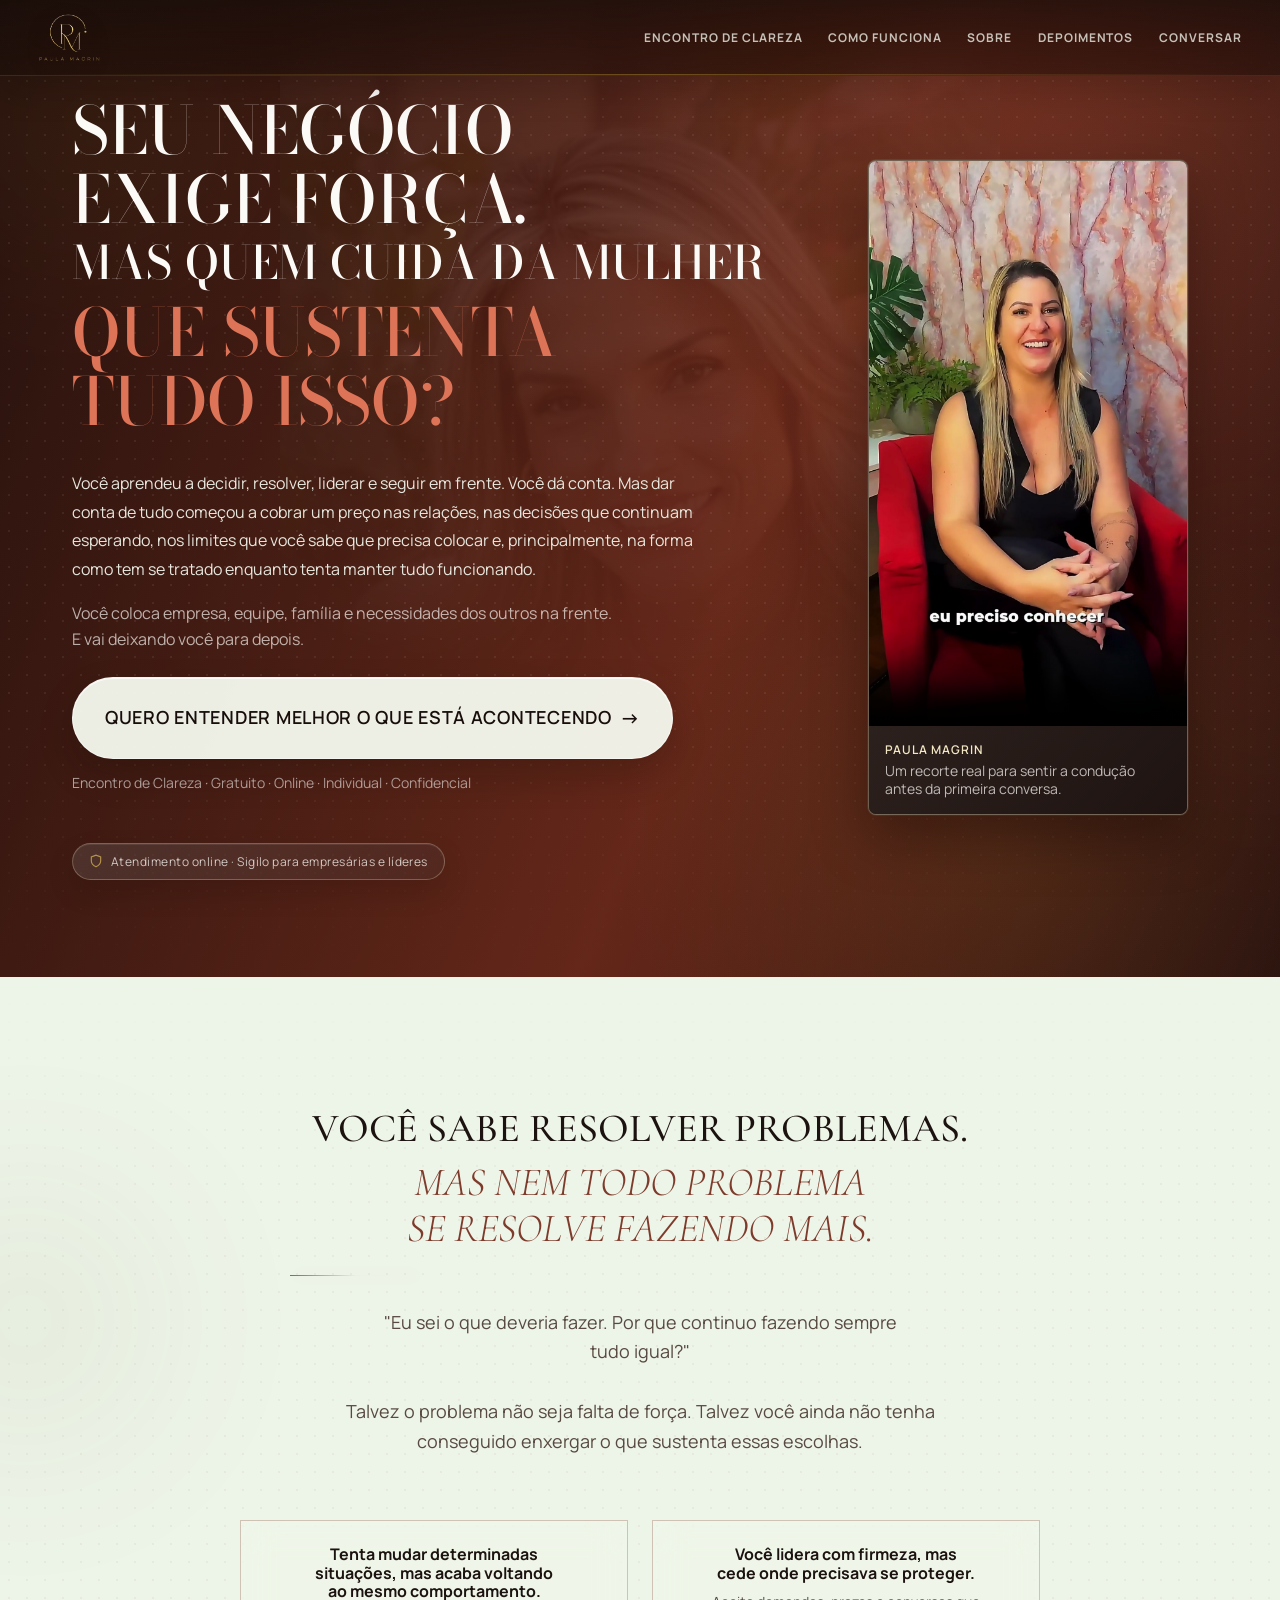
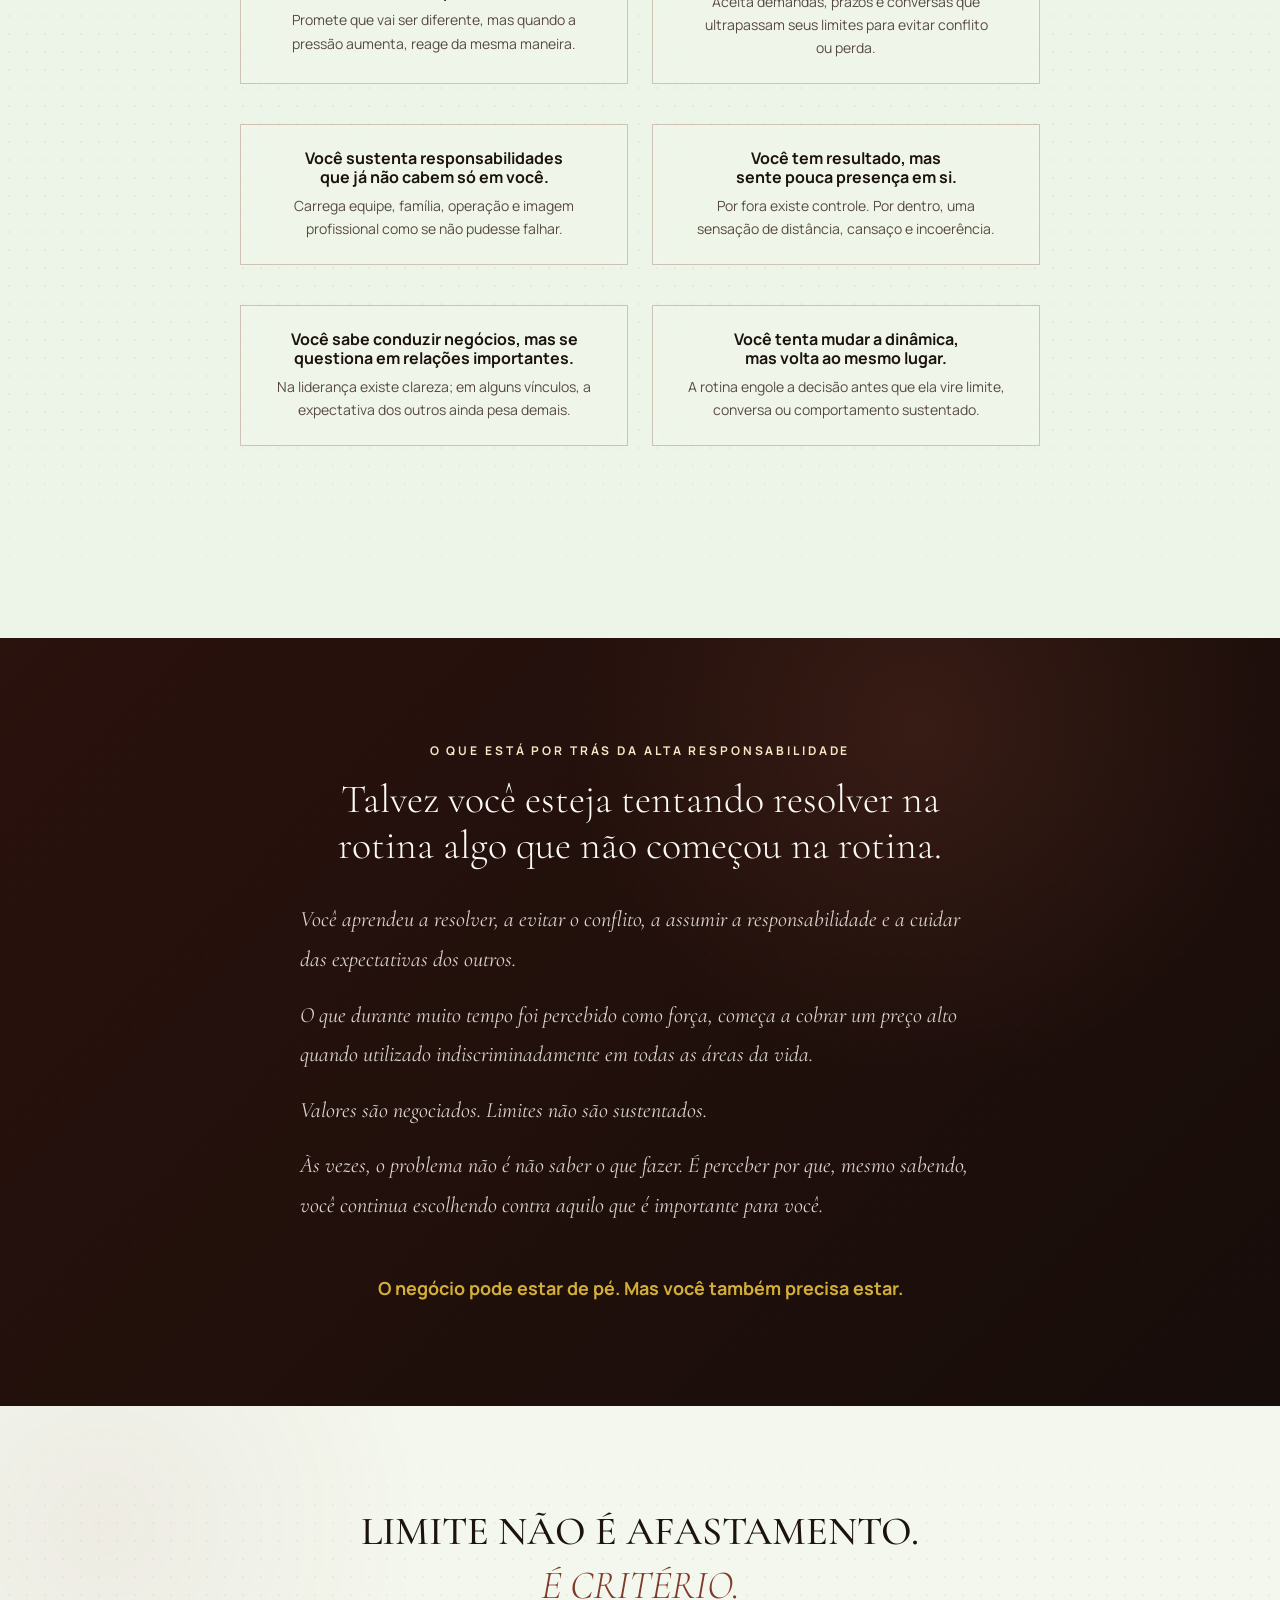
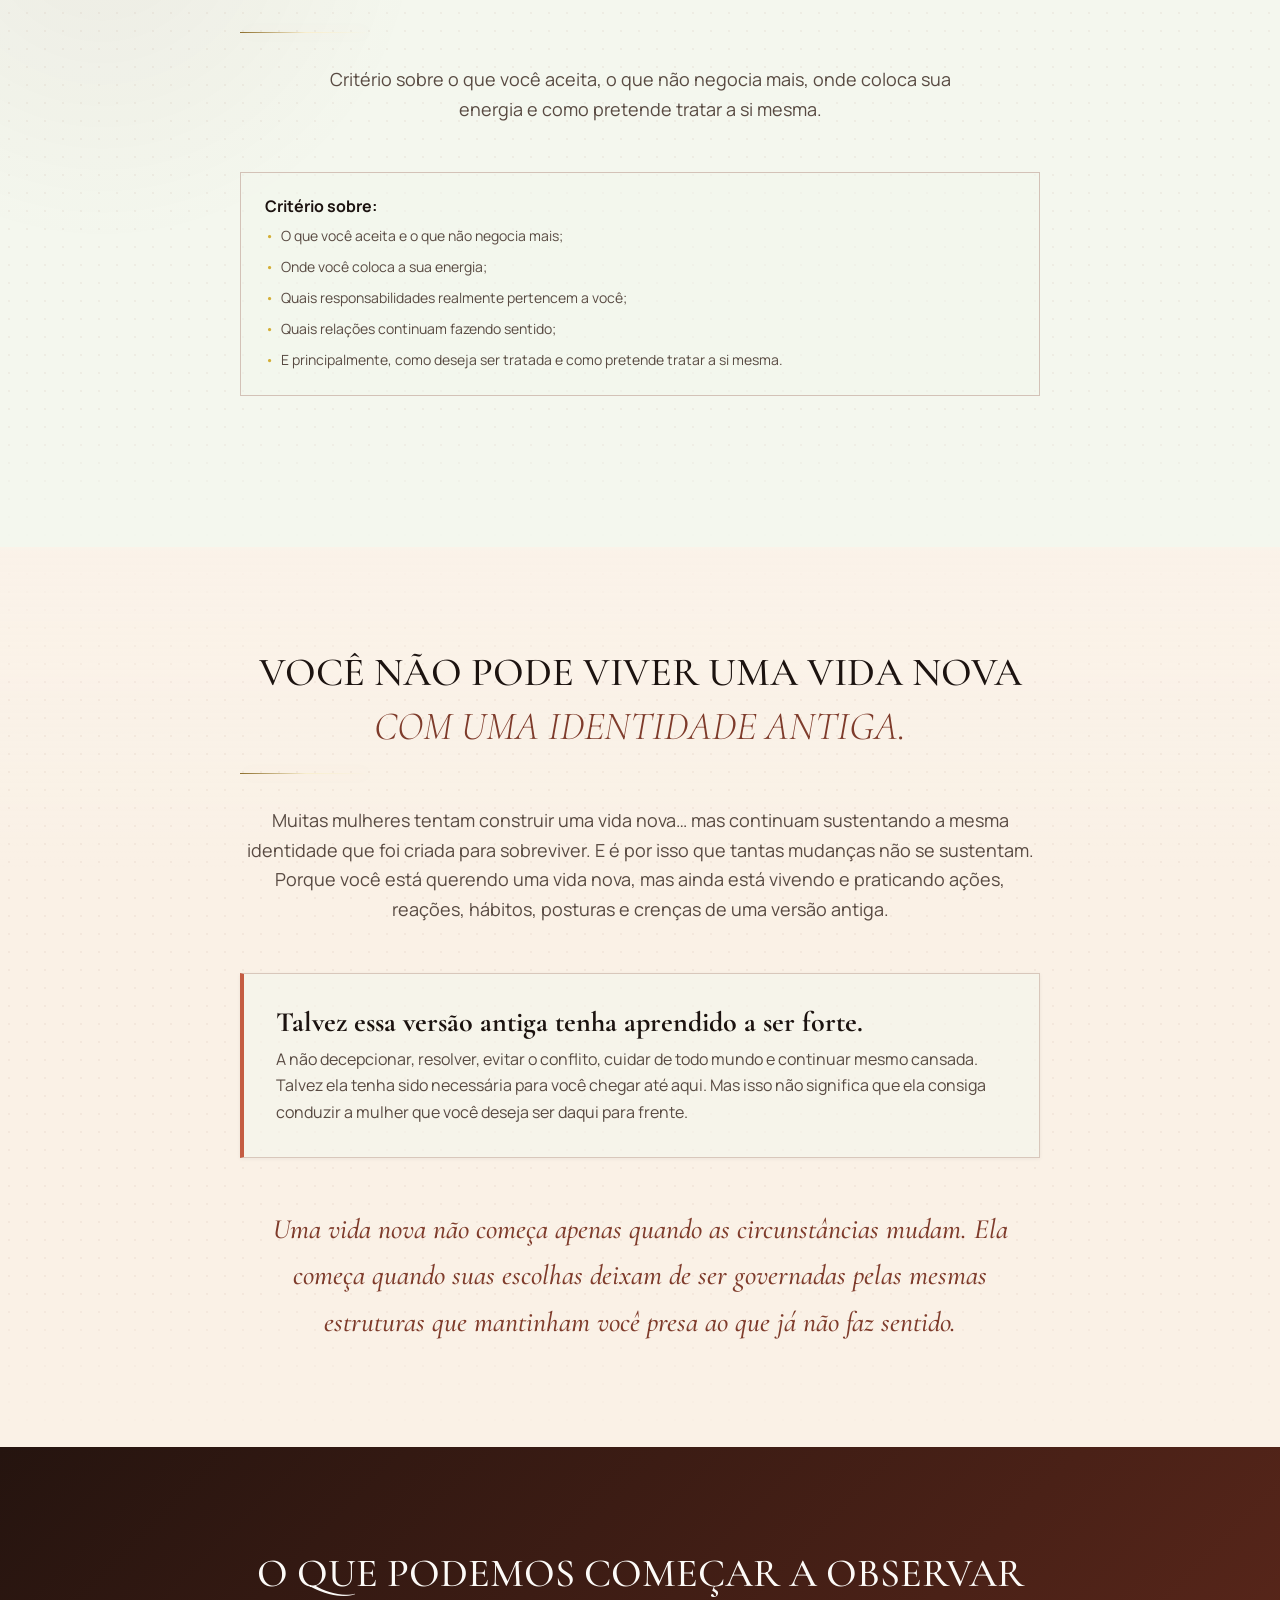
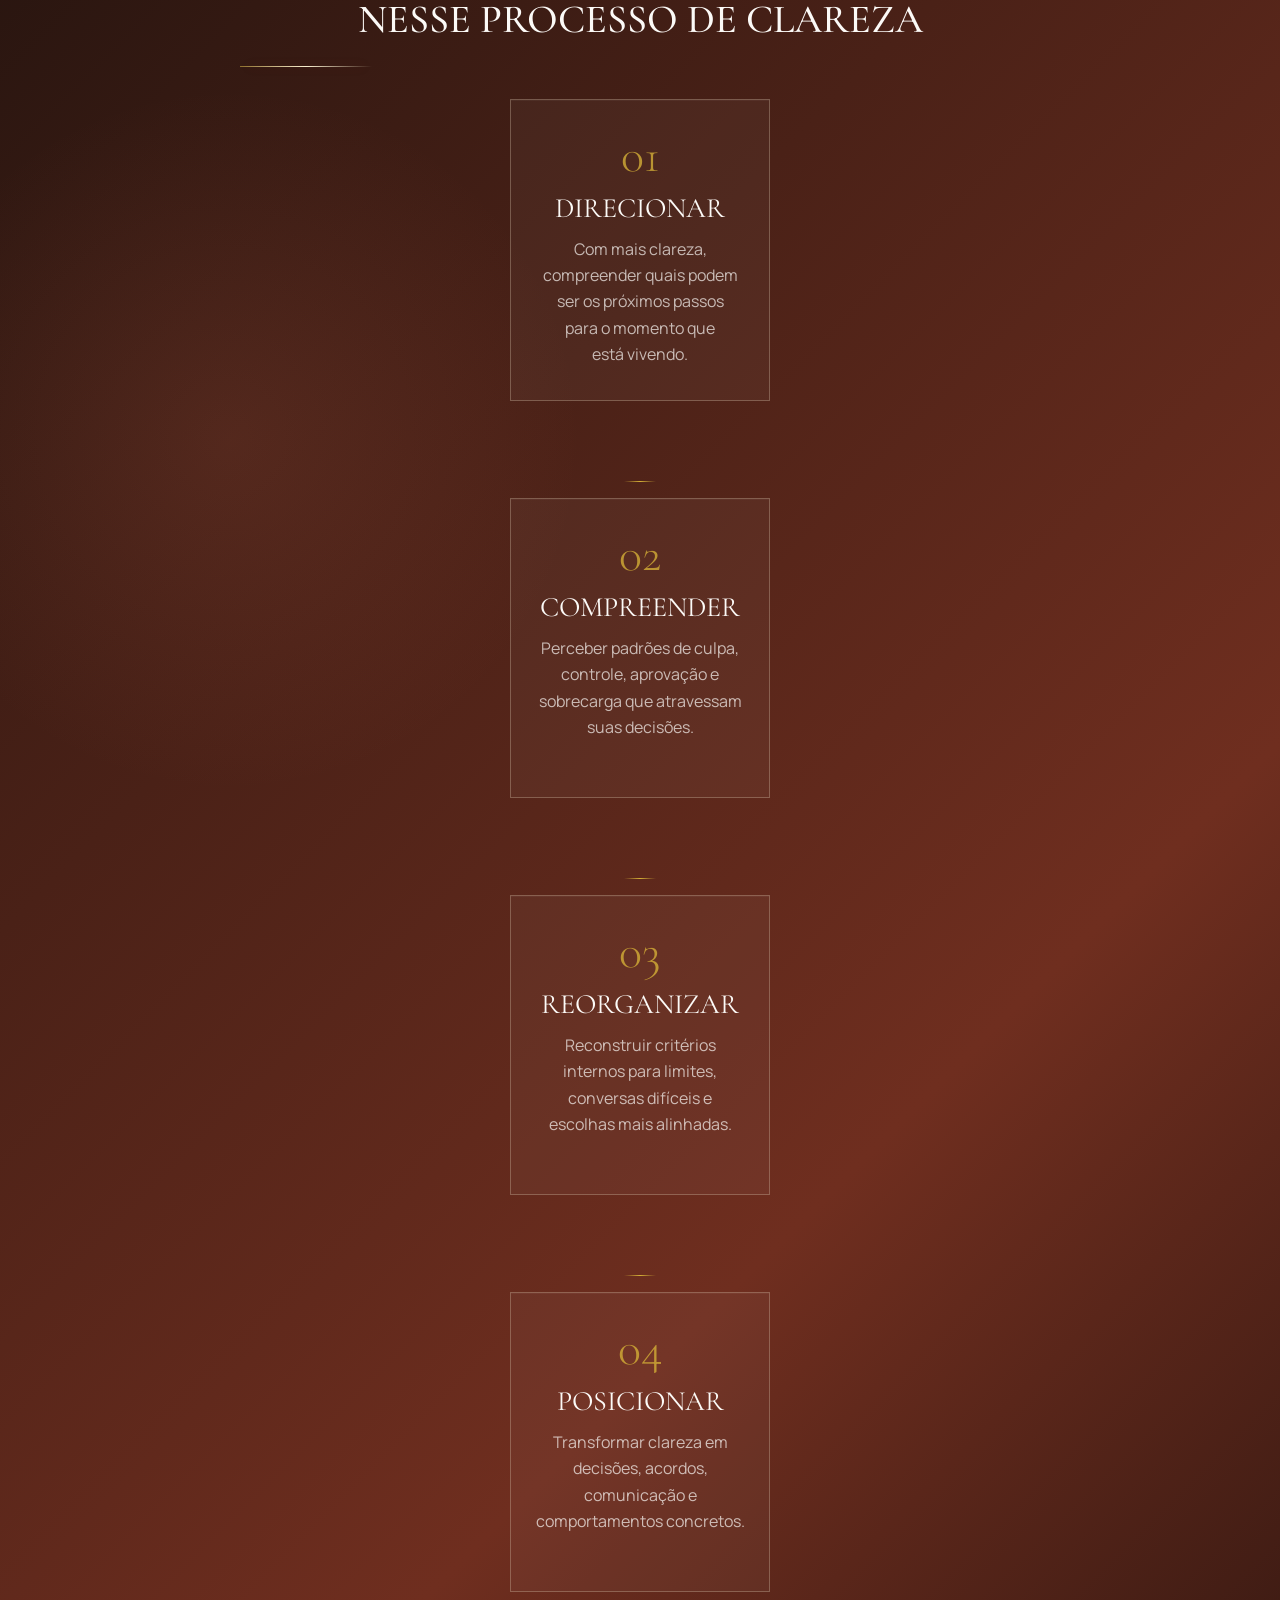
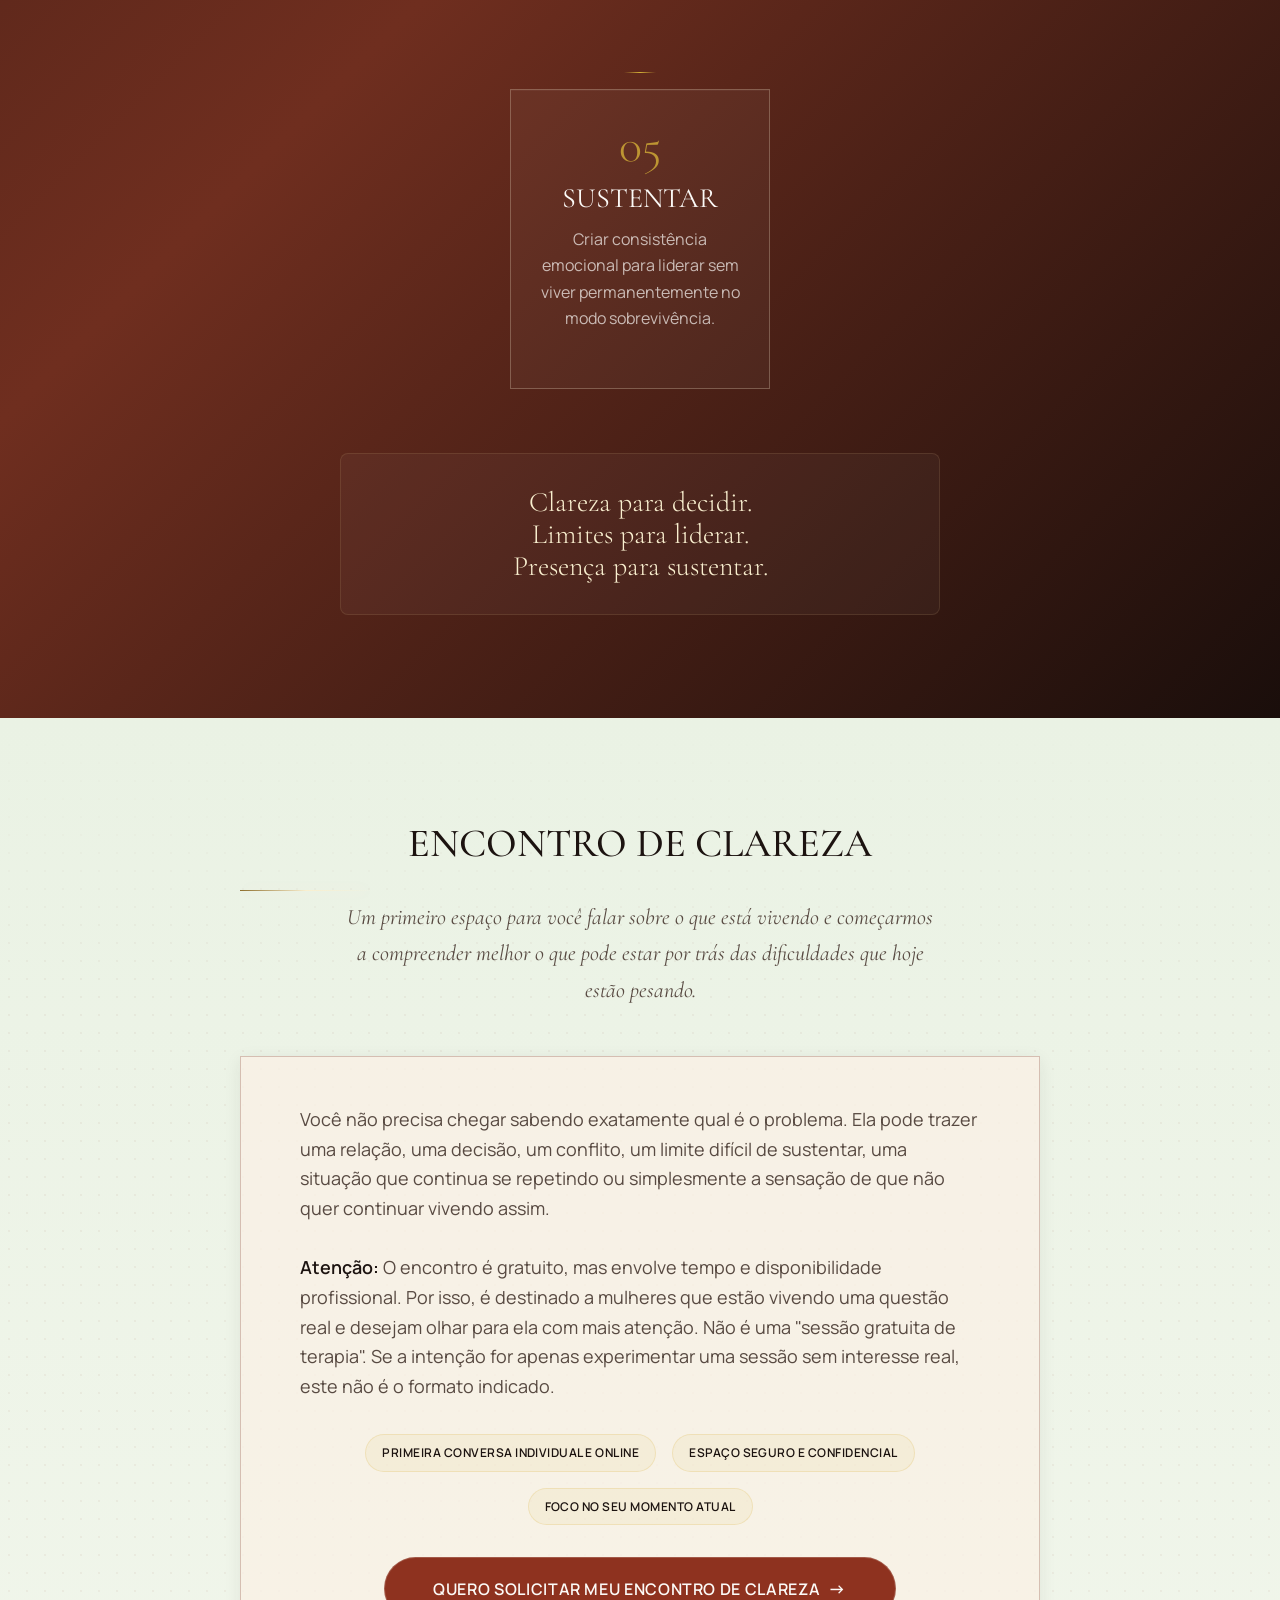
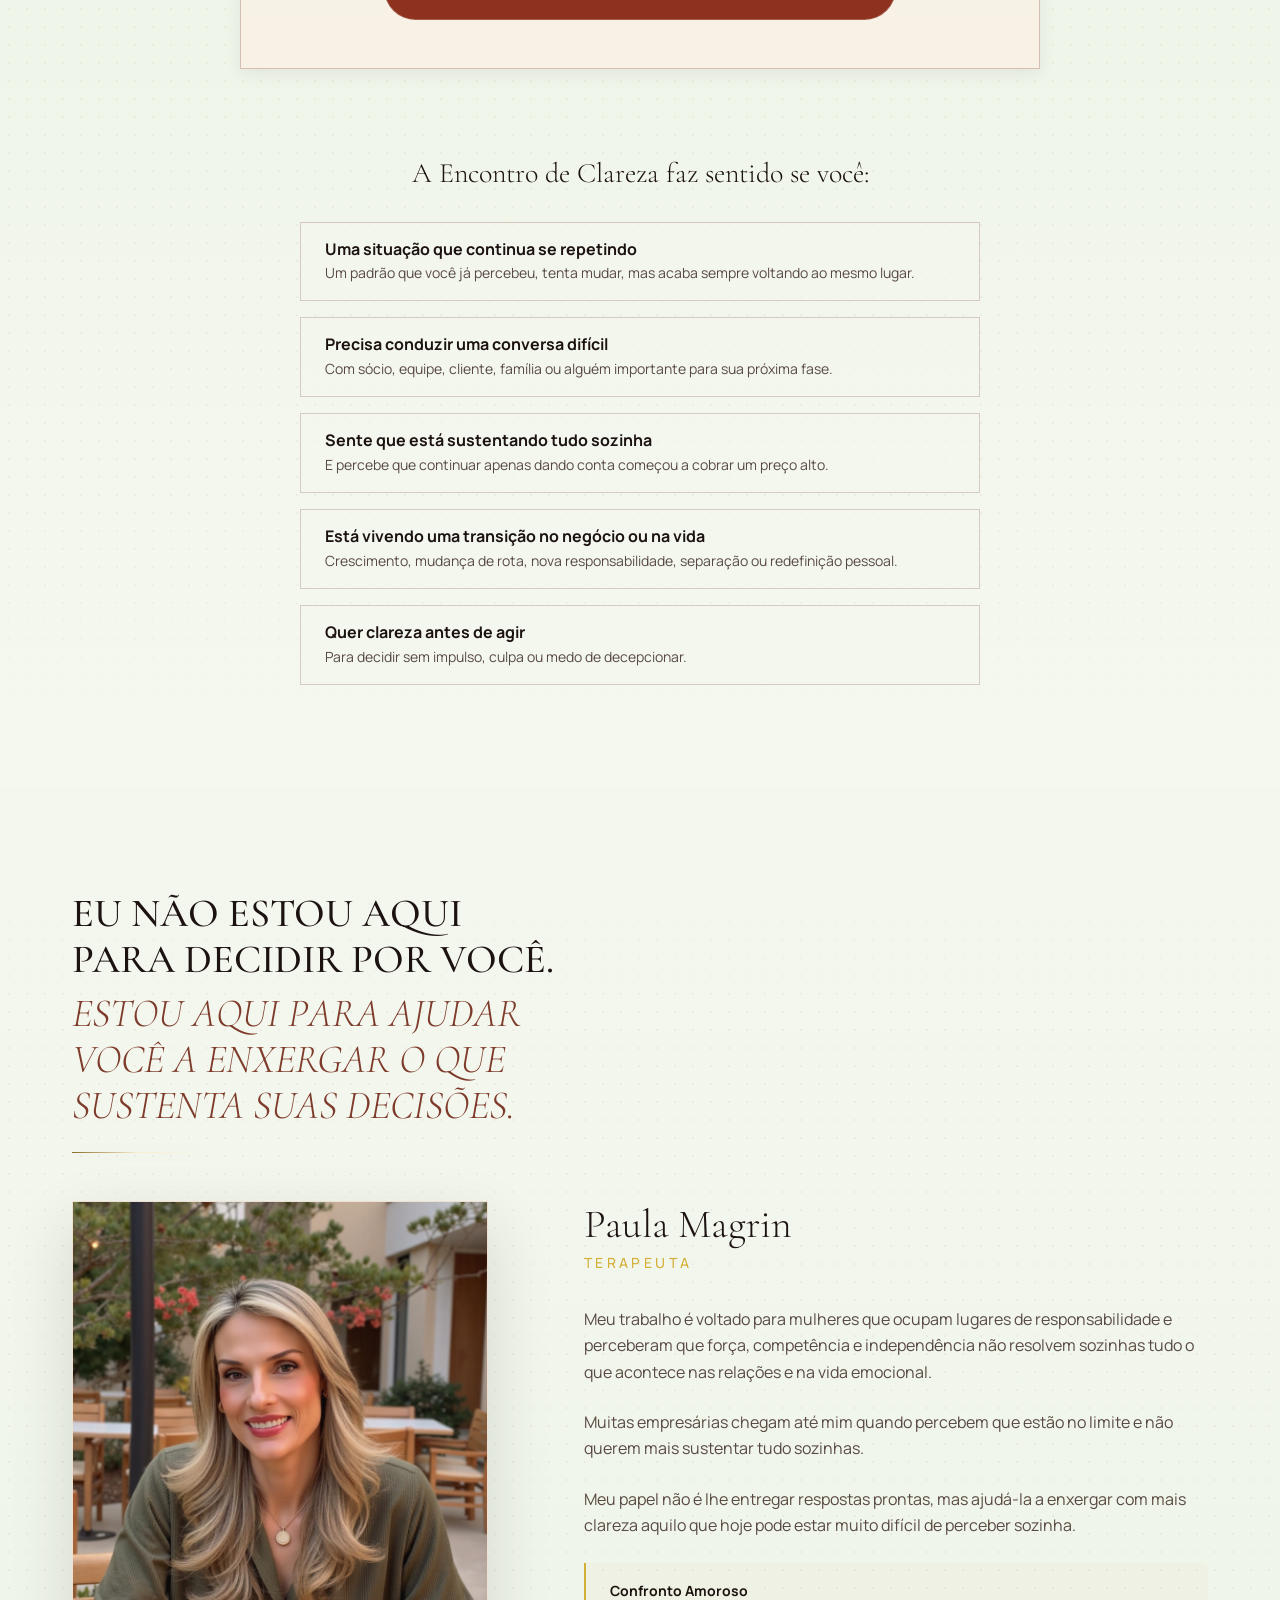
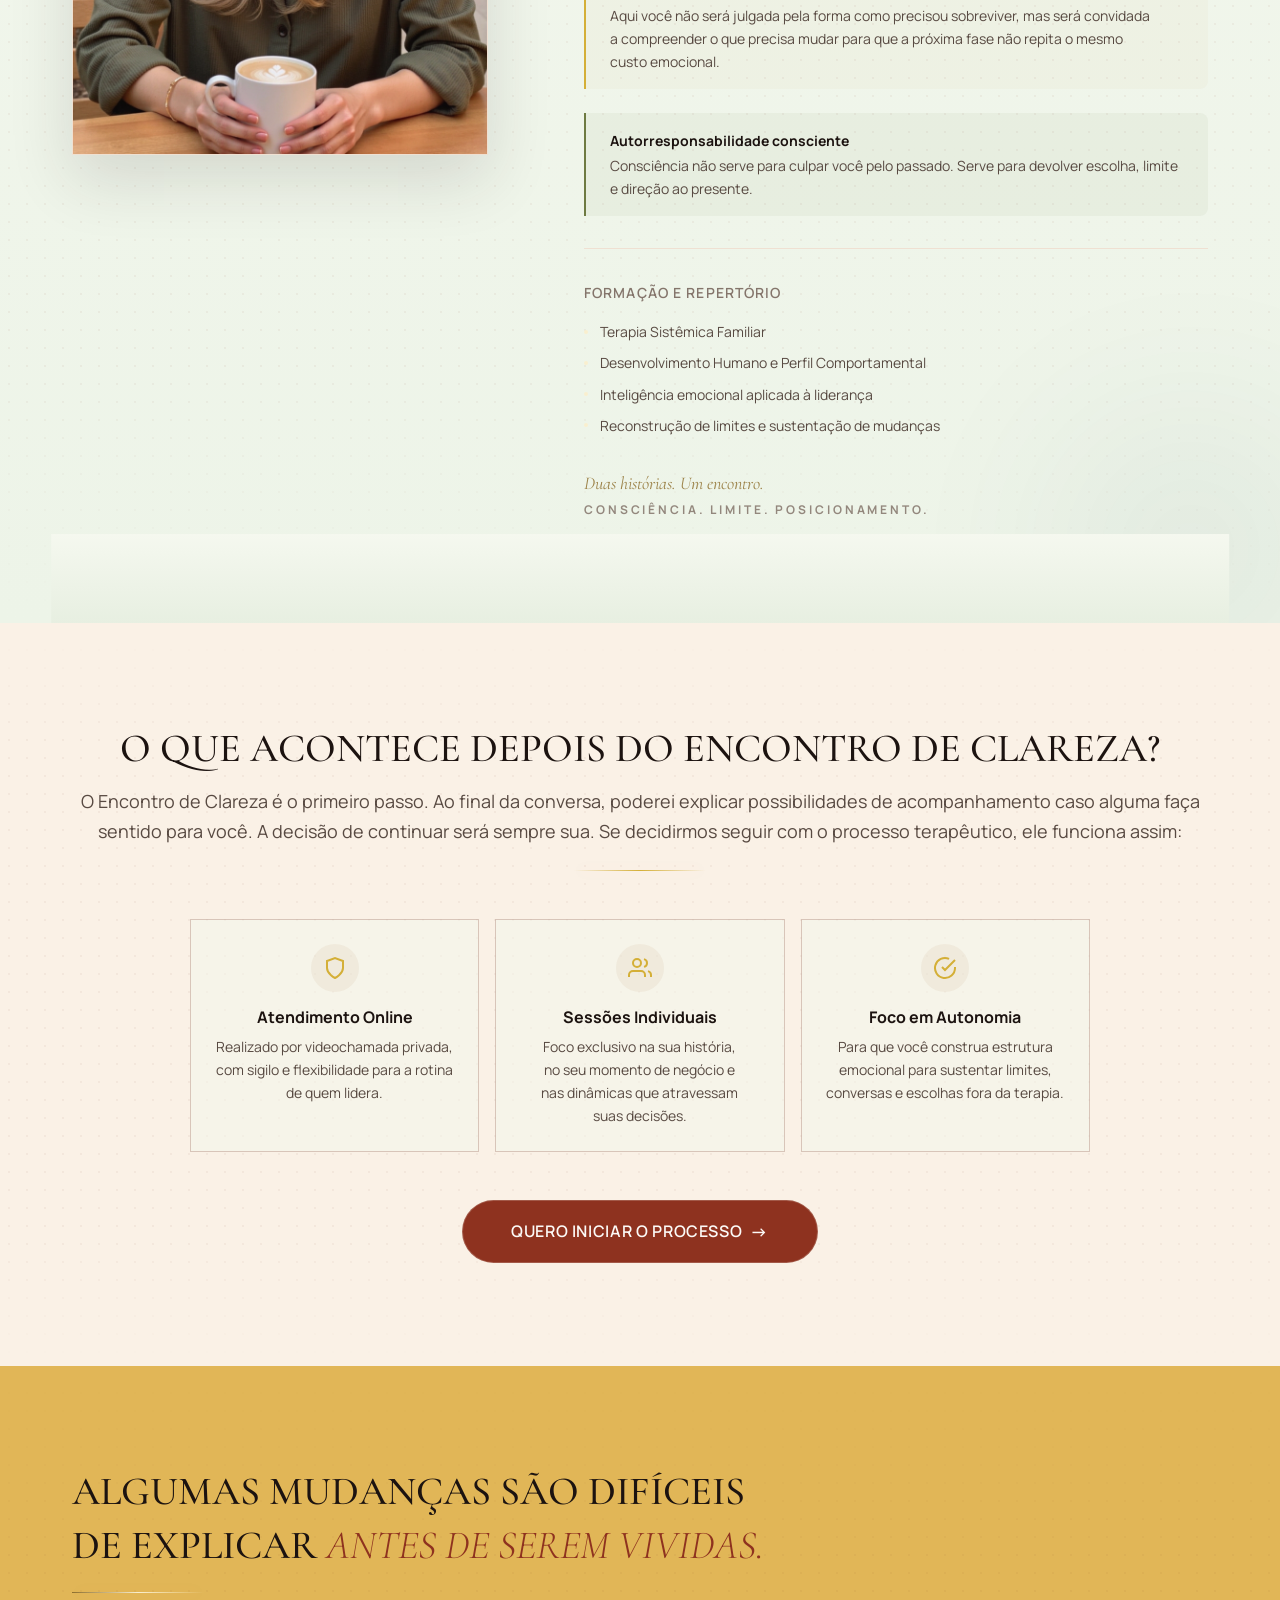
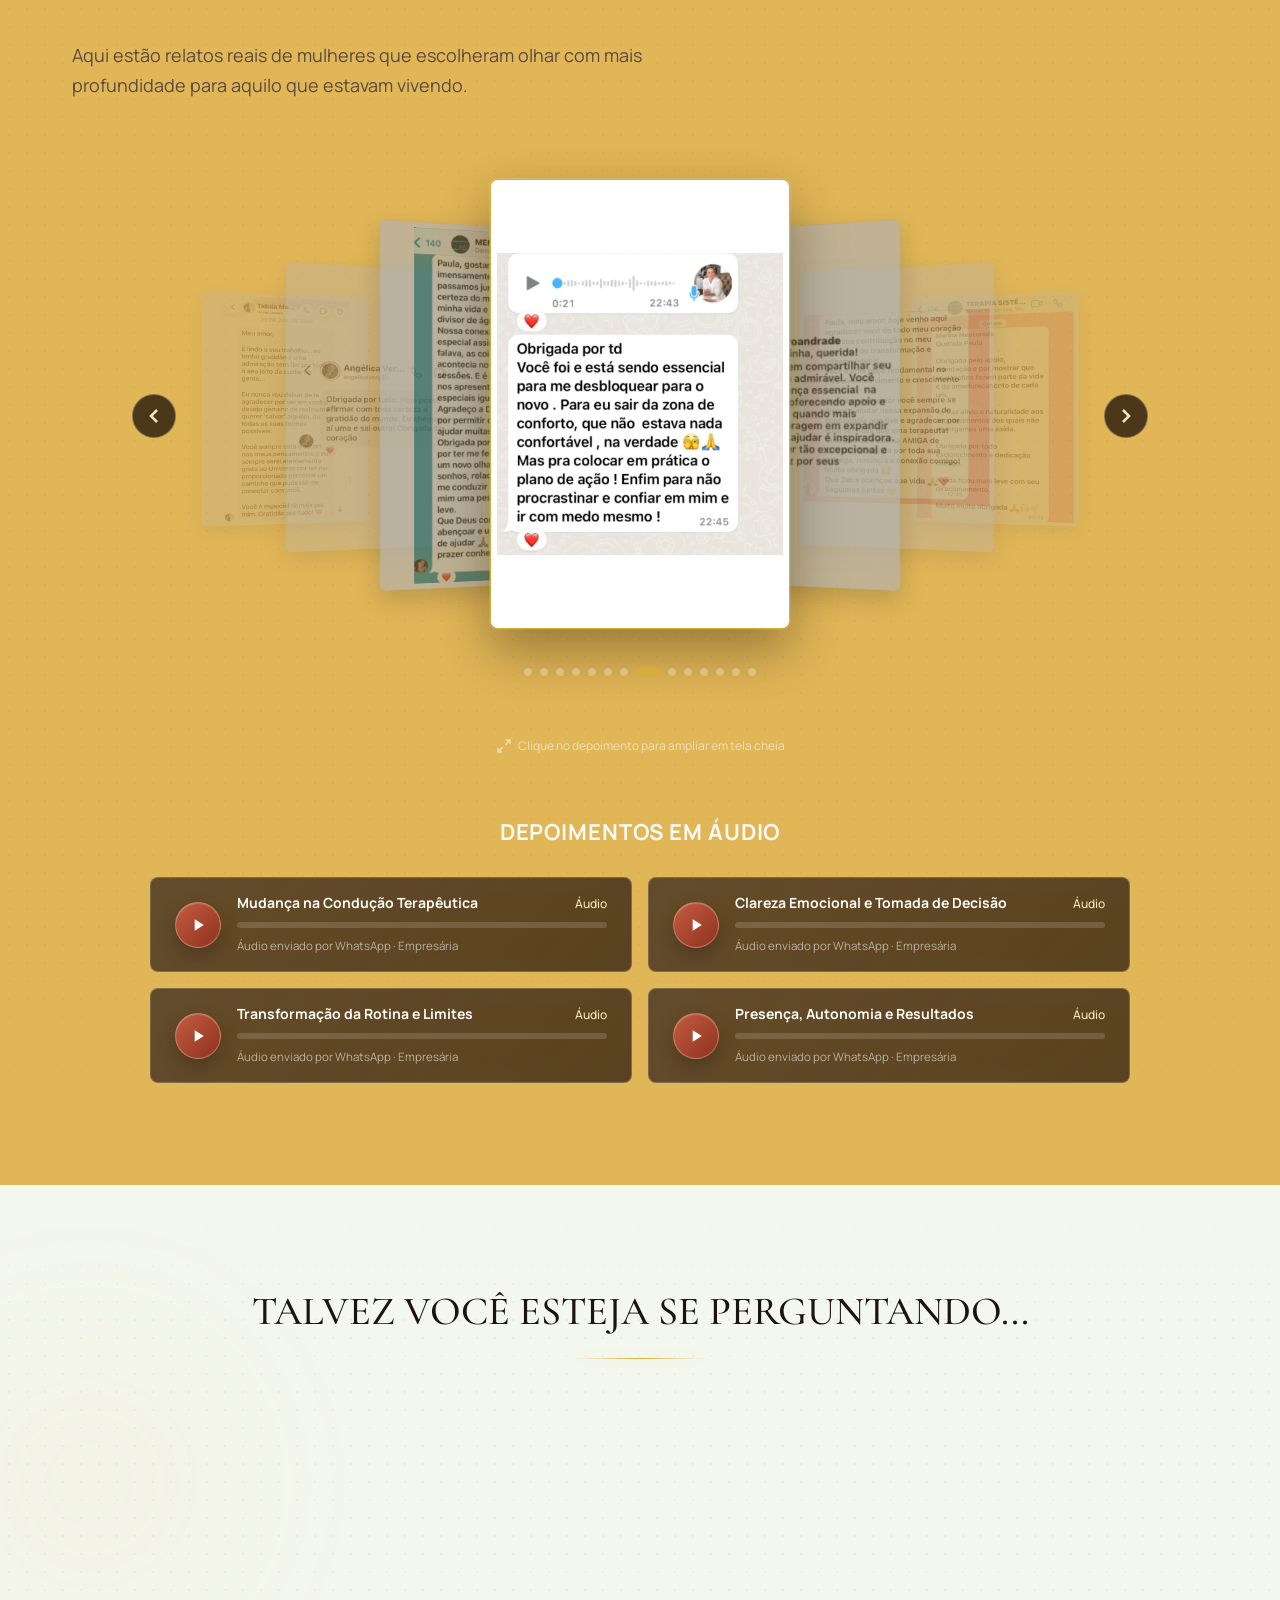
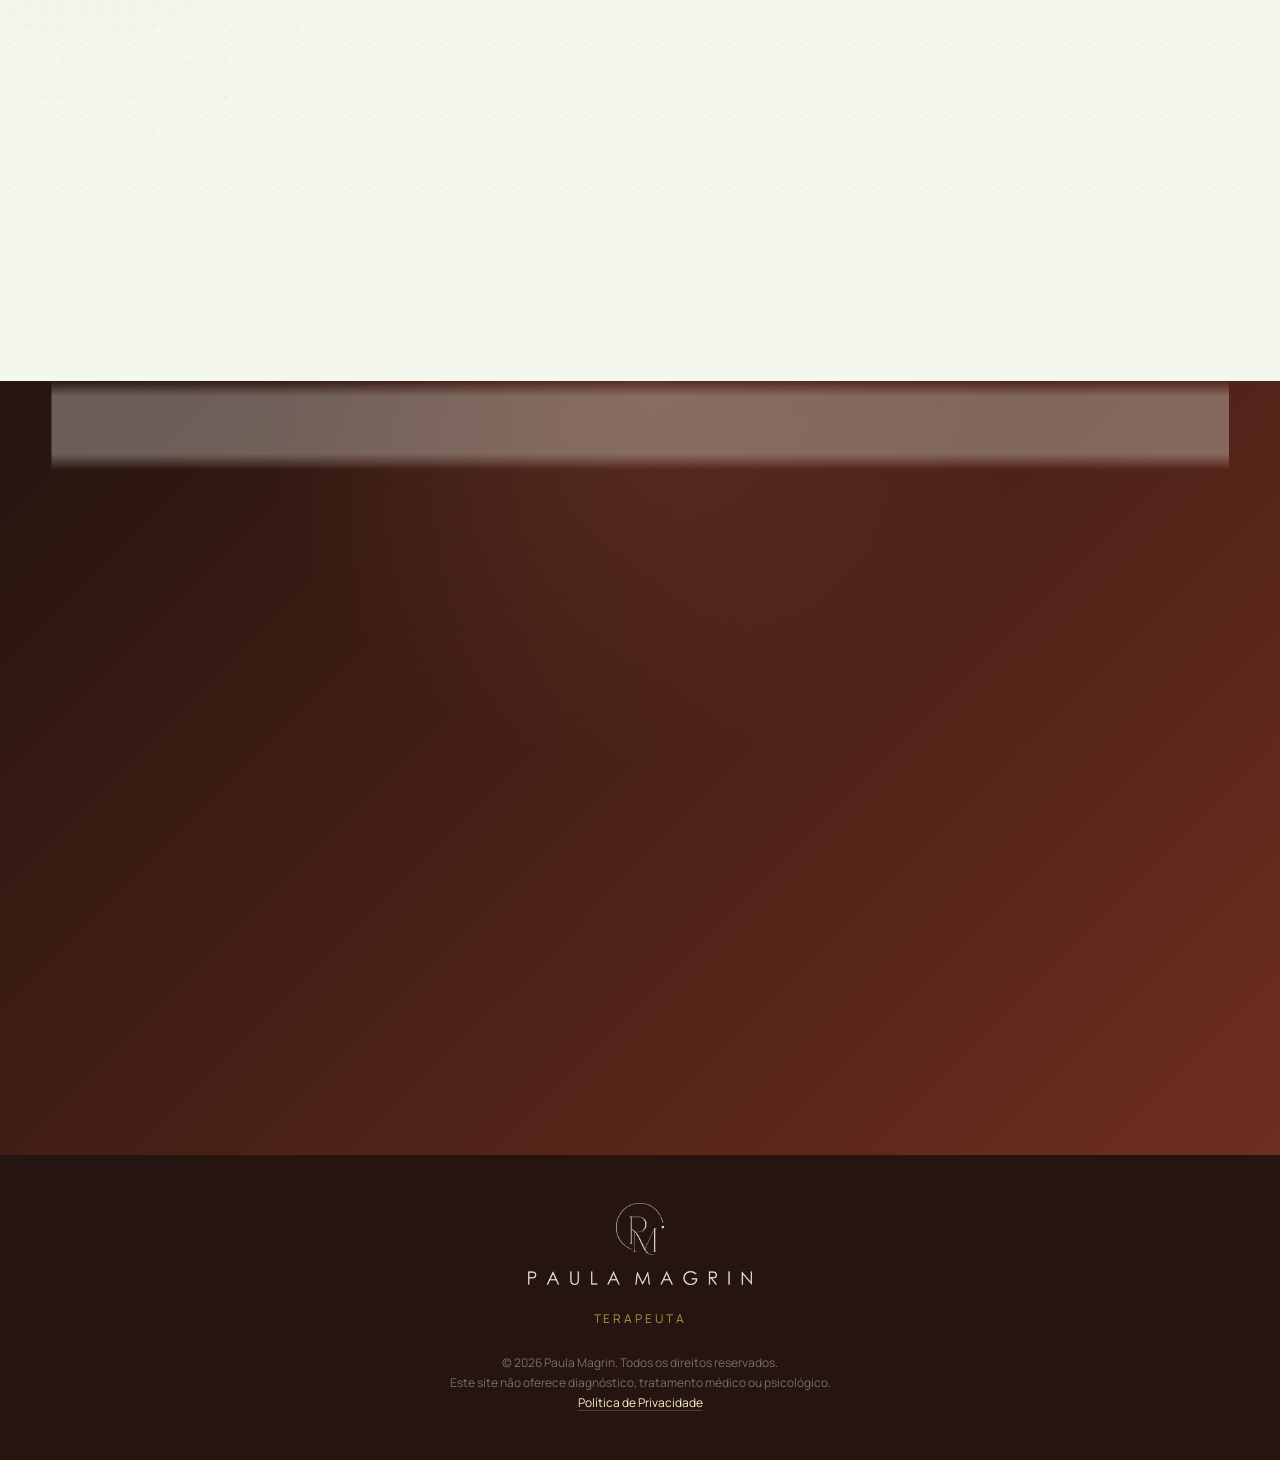
==== index.html @ 7d6efd8e "feat: adicionar foto da Paula ao background da secao hero com alta transparencia" ====
<!DOCTYPE html>
<html lang="pt-BR">
<head>
  <meta charset="UTF-8">
  <meta name="viewport" content="width=device-width, initial-scale=1.0">

  <!-- SEO -->
  <title>Paula Magrin | Terapia para Mulheres Empresárias</title>
  <meta name="description" content="Processo terapêutico para mulheres empresárias que sustentam negócios, equipes e decisões importantes, mas desejam reconstruir limites, clareza emocional e presença em si mesmas.">
  <meta name="robots" content="index, follow">
  <link rel="canonical" href="/">

  <!-- Open Graph -->
  <meta property="og:type" content="website">
  <meta property="og:title" content="Paula Magrin | Terapia para Mulheres Empresárias">
  <meta property="og:description" content="Um processo terapêutico para empresárias que precisam sustentar decisões, relações e limites sem abandonar a si mesmas.">
  <meta property="og:image" content="images/fotos/Foto%20Paula%2016%20.png">
  <meta property="og:url" content="/">
  <meta property="og:locale" content="pt_BR">
  <meta property="og:site_name" content="Paula Magrin Terapeuta">

  <!-- Twitter Card -->
  <meta name="twitter:card" content="summary_large_image">
  <meta name="twitter:title" content="Paula Magrin | Terapia para Mulheres Empresárias">
  <meta name="twitter:description" content="Clareza emocional, limites e posicionamento para mulheres empresárias.">

  <!-- Favicon -->
  <link rel="icon" type="image/png" href="images/logo/logo.png">

  <!-- Preload Fonts -->
  <link rel="preconnect" href="https://fonts.googleapis.com">
  <link rel="preconnect" href="https://fonts.gstatic.com" crossorigin>
  <link href="https://fonts.googleapis.com/css2?family=Bodoni+Moda:opsz,wght@6..96,400;6..96,500;6..96,600&family=Cormorant+Garamond:ital,wght@0,300;0,400;0,500;1,300;1,400&family=Manrope:wght@300;400;500;600;700&display=swap" rel="stylesheet">

  <!-- Stylesheets -->
  <link rel="stylesheet" href="css/tokens.css?v=2.4">
  <link rel="stylesheet" href="css/reset.css?v=2.4">
  <link rel="stylesheet" href="css/base.css?v=2.1">
  <link rel="stylesheet" href="css/components.css?v=2.5">
  <link rel="stylesheet" href="css/animations.css?v=2.3">
  <link rel="stylesheet" href="css/sections.css?v=2.5">
  <link rel="stylesheet" href="css/responsive.css?v=2.4">

  <!-- Schema.org -->
  <script type="application/ld+json">
  {
    "@context": "https://schema.org",
    "@type": "Person",
    "name": "Paula Magrin",
    "jobTitle": "Terapeuta",
    "description": "Terapeuta especializada em reconstrução de identidade, limites e posicionamento emocional para mulheres empresárias.",
    "url": "/",
    "image": "images/fotos/Foto%20Paula%2016%20.png"
  }
  </script>

  <!-- Google Tag Manager -->
  <!-- <script>(function(w,d,s,l,i){w[l]=w[l]||[];w[l].push({'gtm.start':new Date().getTime(),event:'gtm.js'});var f=d.getElementsByTagName(s)[0],j=d.createElement(s),dl=l!='dataLayer'?'&l='+l:'';j.async=true;j.src='https://www.googletagmanager.com/gtm.js?id='+i+dl;f.parentNode.insertBefore(j,f);})(window,document,'script','dataLayer','GTM-XXXXXX');</script> -->
</head>

<body>

  <!-- Skip Navigation -->
  <a href="#main-content" class="skip-link">Pular para o conteúdo principal</a>

  <!-- Header Navigation -->
  <header class="header" role="banner">
    <div class="container header__container">
      <a href="#hero" class="header__logo-link" aria-label="Ir para o início">
        <img class="header__logo" src="images/logo/logo dourada.png" alt="Paula Magrin">
      </a>
      
      <!-- Hamburger Toggle -->
      <button type="button" class="header__toggle" aria-label="Menu" aria-expanded="false" aria-controls="header-nav">
        <span class="header__toggle-line"></span>
        <span class="header__toggle-line"></span>
        <span class="header__toggle-line"></span>
      </button>

      <nav class="header__nav" id="header-nav" aria-label="Navegação principal">
        <a href="#sessao-clareza">Encontro de Clareza</a>
        <a href="#como-funciona">Como funciona</a>
        <a href="#sobre">Sobre</a>
        <a href="#depoimentos">Depoimentos</a>
        <button type="button" data-open-modal data-cta-location="header">Conversar</button>
      </nav>
    </div>
  </header>

  <!-- GTM noscript -->
  <!-- <noscript><iframe src="https://www.googletagmanager.com/ns.html?id=GTM-XXXXXX" height="0" width="0" style="display:none;visibility:hidden"></iframe></noscript> -->

  <main id="main-content">

    <!-- ═══════════════════════════════════════════════
         SEÇÃO 01 — HERO
         ═══════════════════════════════════════════════ -->
    <section class="hero section" id="hero" aria-label="Início">
      <div class="ambient-glow ambient-glow--gold" style="top: -10%; left: -10%;"></div>
      <div class="ambient-glow ambient-glow--terracotta" style="bottom: 10%; right: -15%;"></div>
      <div class="hero__bg-photo" aria-hidden="true"></div>
      <div class="container">
        <div class="hero__stacked-wrapper">

          <!-- 1. TITLE -->
          <h1 class="hero__headline">
            <span>SEU NEGÓCIO EXIGE FORÇA.</span>
            <span style="font-size: 0.7em; line-height: 1.2;">MAS QUEM CUIDA DA MULHER</span>
            <em>QUE SUSTENTA TUDO ISSO?</em>
          </h1>

          <!-- 2. VIDEO -->
          <div class="hero__media-wrapper" aria-label="Vídeo de apresentação">
            <video
              class="hero__video"
              id="hero-video"
              controls
              playsinline
              muted
              preload="metadata"
              poster="Depoimentos/poster-sara.jpg"
            >
              <source src="Depoimentos/depoimento-sara.mp4" type="video/mp4">
              <source src="Depoimentos/Depoimento%20Sara%20editado.mov" type="video/quicktime">
              Seu navegador não suporta vídeo HTML5.
            </video>
            <div class="hero__media-caption">
              <span class="hero__media-kicker">PAULA MAGRIN</span>
              <span>Um recorte real para sentir a condução antes da primeira conversa.</span>
            </div>
          </div>

          <!-- 3. DESCRIPTION & CTA -->
          <div class="hero__description-wrapper">
            <p class="hero__subheadline">
              Você aprendeu a decidir, resolver, liderar e seguir em frente. Você dá conta. Mas dar conta de tudo começou a cobrar um preço nas relações, nas decisões que continuam esperando, nos limites que você sabe que precisa colocar e, principalmente, na forma como tem se tratado enquanto tenta manter tudo funcionando.
            </p>

            <p class="hero__complement">
              Você coloca empresa, equipe, família e necessidades dos outros na frente. E vai deixando você para depois.
            </p>

            <div class="hero__cta-group">
              <button class="btn-cta btn-cta--large" data-open-modal data-cta-location="hero" id="cta-hero">
                QUERO ENTENDER MELHOR O QUE ESTÁ ACONTECENDO
                <span class="btn-cta__arrow" aria-hidden="true">→</span>
              </button>
              <p class="cta-microcopy">Encontro de Clareza · Gratuito · Online · Individual · Confidencial</p>
            </div>

            <div class="hero__trust">
              <div class="trust-badge">
                <svg class="trust-badge__icon" viewBox="0 0 24 24" fill="none" stroke="currentColor" stroke-width="2" aria-hidden="true">
                  <path d="M12 22s8-4 8-10V5l-8-3-8 3v7c0 6 8 10 8 10z"/>
                </svg>
                <span>Atendimento online · Sigilo para empresárias e líderes</span>
              </div>
            </div>
          </div>

        </div>
      </div>

      <!-- Decorative SVG -->
      <svg class="hero__deco" viewBox="0 0 300 400" fill="none" aria-hidden="true">
        <path d="M150 0 C80 100, 220 150, 150 250 C80 350, 250 380, 200 400" stroke="currentColor" stroke-width="1" fill="none" opacity="0.4"/>
        <path d="M100 20 C150 120, 50 200, 120 300" stroke="currentColor" stroke-width="0.5" fill="none" opacity="0.2"/>
      </svg>
    </section>

    <!-- ═══════════════════════════════════════════════
         SEÇÃO 02 — IDENTIFICAÇÃO
         ═══════════════════════════════════════════════ -->
    <section class="identification section" id="identificacao" aria-label="Identificação">
      <div class="ambient-glow ambient-glow--olive" style="top: 10%; left: -15%;"></div>
      <div class="container">

        <h2 class="identification__headline section__headline animate-on-scroll">
          Você sabe resolver problemas.<br>
          <em>Mas nem todo problema se resolve fazendo mais.</em>
        </h2>

        <p class="section__subtitle animate-on-scroll" style="color: var(--color-text-secondary); margin-bottom: var(--space-xl); font-size: var(--text-lg); max-width: 600px;">
          "Eu sei o que deveria fazer. Por que continuo fazendo sempre tudo igual?"
<br><br>
Talvez o problema não seja falta de força. Talvez você ainda não tenha conseguido enxergar o que sustenta essas escolhas.
        </p>

        <div class="identification__cards" data-stagger>

          <div class="id-card animate-slide-right">
            <h3 class="id-card__title-h3">Tenta mudar determinadas situações, mas acaba voltando ao mesmo comportamento.</h3>
            <p class="id-card__text">Promete que vai ser diferente, mas quando a pressão aumenta, reage da mesma maneira.</p>
          </div>

          <div class="id-card animate-slide-right">
            <h3 class="id-card__title-h3">Você lidera com firmeza, mas cede onde precisava se proteger.</h3>
            <p class="id-card__text">Aceita demandas, prazos e conversas que ultrapassam seus limites para evitar conflito ou perda.</p>
          </div>

          <div class="id-card animate-slide-right">
            <h3 class="id-card__title-h3">Você sustenta responsabilidades que já não cabem só em você.</h3>
            <p class="id-card__text">Carrega equipe, família, operação e imagem profissional como se não pudesse falhar.</p>
          </div>

          <div class="id-card animate-slide-right">
            <h3 class="id-card__title-h3">Você tem resultado, mas sente pouca presença em si.</h3>
            <p class="id-card__text">Por fora existe controle. Por dentro, uma sensação de distância, cansaço e incoerência.</p>
          </div>

          <div class="id-card animate-slide-right">
            <h3 class="id-card__title-h3">Você sabe conduzir negócios, mas se questiona em relações importantes.</h3>
            <p class="id-card__text">Na liderança existe clareza; em alguns vínculos, a expectativa dos outros ainda pesa demais.</p>
          </div>

          <div class="id-card animate-slide-right">
            <h3 class="id-card__title-h3">Você tenta mudar a dinâmica, mas volta ao mesmo lugar.</h3>
            <p class="id-card__text">A rotina engole a decisão antes que ela vire limite, conversa ou comportamento sustentado.</p>
          </div>

        </div>

      </div>
    </section>

    <!-- ═══════════════════════════════════════════════
         SEÇÃO 03 — A RAIZ (EDITORIAL)
         ═══════════════════════════════════════════════ -->
    <section class="raiz section" id="a-raiz" aria-label="A raiz do problema">
      <div class="container">
        <div class="raiz__inner animate-on-scroll">
          <p class="raiz__kicker" style="font-size: var(--text-xs); font-weight: var(--weight-bold); letter-spacing: var(--tracking-widest); text-transform: uppercase; color: var(--color-gold-light); margin-bottom: var(--space-md);">O QUE ESTÁ POR TRÁS DA ALTA RESPONSABILIDADE</p>
          <h2 class="raiz__headline" style="font-family: var(--font-display); font-size: var(--text-3xl); line-height: var(--leading-tight); color: var(--color-text-inverse); margin-bottom: var(--space-xl);">
            Talvez você esteja tentando resolver na rotina algo que não começou na rotina.
          </h2>

          <div class="raiz__manifesto" style="font-family: var(--font-display); font-size: var(--text-xl); font-style: italic; color: rgba(250, 247, 243, 0.85); line-height: var(--leading-relaxed); margin-bottom: var(--space-2xl); text-align: left; max-width: 680px; margin-inline: auto;">
            <p style="margin-bottom: var(--space-md);">Você aprendeu a resolver, a evitar o conflito, a assumir a responsabilidade e a cuidar das expectativas dos outros.</p>
            <p style="margin-bottom: var(--space-md);">O que durante muito tempo foi percebido como força, começa a cobrar um preço alto quando utilizado indiscriminadamente em todas as áreas da vida.</p>
            <p style="margin-bottom: var(--space-md);">Valores são negociados. Limites não são sustentados.</p>
            <p style="margin-bottom: var(--space-md);">Às vezes, o problema não é não saber o que fazer. É perceber por que, mesmo sabendo, você continua escolhendo contra aquilo que é importante para você.</p>
          </div>

          <p class="raiz__footer-text" style="font-family: var(--font-body); font-size: var(--text-lg); font-weight: var(--weight-bold); color: var(--color-gold); margin-top: var(--space-lg);">
            O negócio pode estar de pé. Mas você também precisa estar.
          </p>
        </div>
      </div>
    </section>

    <!-- ═══════════════════════════════════════════════
         SEÇÃO 04 — VALORES E LIMITES
         ═══════════════════════════════════════════════ -->
    <section class="valores-limites section" id="valores-limites" aria-label="Valores e limites">
      <div class="container">
        <div class="valores-limites__inner">
          <h2 class="valores-limites__headline section__headline animate-on-scroll">
            Limite não é afastamento.<br>
            <em>É critério.</em>
          </h2>

          <p class="valores-limites__text animate-on-scroll" style="margin-bottom: var(--space-lg); font-size: var(--text-lg); line-height: var(--leading-normal); color: var(--color-text-secondary); max-width: 680px; margin-inline: auto; text-align: center;">
            Critério sobre o que você aceita, o que não negocia mais, onde coloca sua energia e como pretende tratar a si mesma.
          </p>

          <div class="valores-limites__grid animate-on-scroll" style="display: grid; grid-template-columns: repeat(auto-fit, minmax(280px, 1fr)); gap: var(--space-md); max-width: 800px; margin: var(--space-2xl) auto; text-align: left;">
            <div style="background: var(--color-bg-primary); border: 1.5px solid var(--color-border-light); padding: var(--space-lg); border-radius: var(--radius-md); width: 100%;">
              <h3 style="font-family: var(--font-body); font-size: var(--text-base); font-weight: var(--weight-bold); margin-bottom: var(--space-xs); color: var(--color-text-primary);">Critério sobre:</h3>
              <ul style="list-style: none; padding: 0; display: grid; gap: var(--space-xs);">
                <li style="position: relative; padding-left: var(--space-md); font-size: var(--text-sm); color: var(--color-text-secondary);">
                  <span style="position: absolute; left: 0; color: var(--color-gold);">•</span> O que você aceita e o que não negocia mais;
                </li>
                <li style="position: relative; padding-left: var(--space-md); font-size: var(--text-sm); color: var(--color-text-secondary);">
                  <span style="position: absolute; left: 0; color: var(--color-gold);">•</span> Onde você coloca a sua energia;
                </li>
                <li style="position: relative; padding-left: var(--space-md); font-size: var(--text-sm); color: var(--color-text-secondary);">
                  <span style="position: absolute; left: 0; color: var(--color-gold);">•</span> Quais responsabilidades realmente pertencem a você;
                </li>
                <li style="position: relative; padding-left: var(--space-md); font-size: var(--text-sm); color: var(--color-text-secondary);">
                  <span style="position: absolute; left: 0; color: var(--color-gold);">•</span> Quais relações continuam fazendo sentido;
                </li>
                <li style="position: relative; padding-left: var(--space-md); font-size: var(--text-sm); color: var(--color-text-secondary);">
                  <span style="position: absolute; left: 0; color: var(--color-gold);">•</span> E principalmente, como deseja ser tratada e como pretende tratar a si mesma.
                </li>
              </ul>
            </div>
          </div>
    </section>

    <!-- ═══════════════════════════════════════════════
         SEÇÃO 05 — POR QUE VOCÊ NÃO SUSTENTA A MUDANÇA?
         ═══════════════════════════════════════════════ -->
    <section class="sustentacao section" id="sustentacao" aria-label="Sustentar mudanças">
      <div class="container">
        <div class="sustentacao__inner" style="max-width: var(--container-narrow); margin-inline: auto; text-align: center;">
          <h2 class="sustentacao__headline section__headline animate-on-scroll">
            VOCÊ NÃO PODE VIVER UMA VIDA NOVA<br>
            <em>COM UMA IDENTIDADE ANTIGA.</em>
          </h2>

          <p class="sustentacao__text animate-on-scroll" style="font-size: var(--text-lg); line-height: var(--leading-normal); color: var(--color-text-secondary); margin-bottom: var(--space-xl);">
            Muitas mulheres tentam construir uma vida nova… mas continuam sustentando a mesma identidade que foi criada para sobreviver. E é por isso que tantas mudanças não se sustentam. Porque você está querendo uma vida nova, mas ainda está vivendo e praticando ações, reações, hábitos, posturas e crenças de uma versão antiga.
          </p>

          <div class="sustentacao__highlight animate-on-scroll" style="background: var(--color-bg-secondary); border-left: 4px solid var(--color-gold); padding: var(--space-xl); border-radius: 0 var(--radius-md) var(--radius-md) 0; margin-block: var(--space-2xl); text-align: left;">
            <h3 style="font-family: var(--font-display); font-size: var(--text-2xl); font-weight: var(--weight-bold); margin-bottom: var(--space-xs); color: var(--color-text-primary);">Talvez essa versão antiga tenha aprendido a ser forte.</h3>
            <p style="margin-bottom: 0; color: var(--color-text-secondary); font-size: var(--text-base);">A não decepcionar, resolver, evitar o conflito, cuidar de todo mundo e continuar mesmo cansada. Talvez ela tenha sido necessária para você chegar até aqui. Mas isso não significa que ela consiga conduzir a mulher que você deseja ser daqui para frente.</p>
          </div>

          <p class="sustentacao__editorial-phrase animate-on-scroll" style="font-family: var(--font-display); font-size: var(--text-2xl); font-style: italic; color: var(--color-brown-light); font-weight: var(--weight-medium); margin-top: var(--space-xl);">
            Uma vida nova não começa apenas quando as circunstâncias mudam. Ela começa quando suas escolhas deixam de ser governadas pelas mesmas estruturas que mantinham você presa ao que já não faz sentido.
          </p>
        </div>
      </div>
    </section>

    <!-- ═══════════════════════════════════════════════
         SEÇÃO 06 — PROCESSO
         ═══════════════════════════════════════════════ -->
    <section class="processo section" id="processo" aria-label="Processo de posicionamento">
      <div class="container">
        <div class="processo__inner" style="max-width: var(--container-narrow); margin-inline: auto; text-align: center;">
          <h2 class="processo__headline section__headline animate-on-scroll" style="color: var(--color-text-inverse); margin-bottom: var(--space-xl);">
            O que podemos começar a observar nesse processo de clareza
          </h2>

          <div class="processo__steps" data-stagger style="display: flex; flex-direction: column; align-items: center; gap: var(--space-md); margin-bottom: var(--space-3xl);">

            <div class="step-card animate-on-scroll">
              <div class="step-card__number">01</div>
              <h3 class="step-card__title">DIRECIONAR</h3>
              <p class="step-card__desc">Com mais clareza, compreender quais podem ser os próximos passos para o momento que está vivendo.</p>
            </div>

            <div class="step-connector animate-fade">
              <div class="step-connector__line"></div>
            </div>

            <div class="step-card animate-on-scroll">
              <div class="step-card__number">02</div>
              <h3 class="step-card__title">COMPREENDER</h3>
              <p class="step-card__desc">Perceber padrões de culpa, controle, aprovação e sobrecarga que atravessam suas decisões.</p>
            </div>

            <div class="step-connector animate-fade">
              <div class="step-connector__line"></div>
            </div>

            <div class="step-card animate-on-scroll">
              <div class="step-card__number">03</div>
              <h3 class="step-card__title">REORGANIZAR</h3>
              <p class="step-card__desc">Reconstruir critérios internos para limites, conversas difíceis e escolhas mais alinhadas.</p>
            </div>

            <div class="step-connector animate-fade">
              <div class="step-connector__line"></div>
            </div>

            <div class="step-card animate-on-scroll">
              <div class="step-card__number">04</div>
              <h3 class="step-card__title">POSICIONAR</h3>
              <p class="step-card__desc">Transformar clareza em decisões, acordos, comunicação e comportamentos concretos.</p>
            </div>

            <div class="step-connector animate-fade">
              <div class="step-connector__line"></div>
            </div>

            <div class="step-card animate-on-scroll">
              <div class="step-card__number">05</div>
              <h3 class="step-card__title">SUSTENTAR</h3>
              <p class="step-card__desc">Criar consistência emocional para liderar sem viver permanentemente no modo sobrevivência.</p>
            </div>

          </div>

          <div class="processo__closing animate-on-scroll" style="background: rgba(251, 248, 244, 0.035); border: 1px solid rgba(184, 149, 106, 0.18); border-radius: var(--radius-md); padding: var(--space-xl) var(--space-2xl); max-width: 600px; margin-inline: auto;">
            <p style="font-family: var(--font-display); font-size: var(--text-2xl); font-weight: var(--weight-light); color: var(--color-gold-pale); line-height: var(--leading-tight); margin-bottom: 0;">
              Clareza para decidir.<br>
              Limites para liderar.<br>
              Presença para sustentar.
            </p>
          </div>
        </div>
      </div>
    </section>

    <!-- ═══════════════════════════════════════════════
         SEÇÃO 07 — ENCONTRO DE CLAREZA
         ═══════════════════════════════════════════════ -->
    <section class="sessao-clareza section" id="sessao-clareza" aria-label="Encontro de Clareza">
      <div class="container">
        <div class="sessao-clareza__inner" style="max-width: var(--container-narrow); margin-inline: auto;">
          <div style="text-align: center; margin-bottom: var(--space-2xl);">
            <h2 class="section__headline animate-on-scroll" style="margin-bottom: var(--space-xs);">ENCONTRO DE CLAREZA</h2>
            <p class="section__subtitle animate-on-scroll" style="font-family: var(--font-display); font-size: var(--text-xl); font-style: italic; color: var(--color-text-secondary); max-width: 600px; margin-inline: auto;">
              Um primeiro espaço para você falar sobre o que está vivendo e começarmos a compreender melhor o que pode estar por trás das dificuldades que hoje estão pesando.
            </p>
          </div>

          <div class="sessao-clareza__card animate-on-scroll" style="background: var(--color-bg-primary); border: 1px solid var(--color-border); border-radius: var(--radius-xl); padding: var(--space-2xl); box-shadow: var(--shadow-md); margin-bottom: var(--space-3xl); text-align: center;">
            <p style="font-size: var(--text-lg); line-height: var(--leading-normal); color: var(--color-text-secondary); margin-bottom: var(--space-xl); text-align: left; max-width: 680px; margin-inline: auto;">
              Você não precisa chegar sabendo exatamente qual é o problema. Ela pode trazer uma relação, uma decisão, um conflito, um limite difícil de sustentar, uma situação que continua se repetindo ou simplesmente a sensação de que não quer continuar vivendo assim.<br><br>
              <strong>Atenção:</strong> O encontro é gratuito, mas envolve tempo e disponibilidade profissional. Por isso, é destinado a mulheres que estão vivendo uma questão real e desejam olhar para ela com mais atenção. Não é uma "sessão gratuita de terapia". Se a intenção for apenas experimentar uma sessão sem interesse real, este não é o formato indicado.
            </p>

            <div style="display: flex; flex-wrap: wrap; justify-content: center; gap: var(--space-md); margin-bottom: var(--space-xl);">
              <span class="trust-badge" style="background: rgba(212, 175, 55, 0.08); border-color: rgba(212, 175, 55, 0.2); font-weight: var(--weight-semibold); color: var(--color-text-primary); text-transform: uppercase;">
                PRIMEIRA CONVERSA INDIVIDUAL E ONLINE
              </span>
              <span class="trust-badge" style="background: rgba(212, 175, 55, 0.08); border-color: rgba(212, 175, 55, 0.2); font-weight: var(--weight-semibold); color: var(--color-text-primary); text-transform: uppercase;">
                ESPAÇO SEGURO E CONFIDENCIAL
              </span>
              <span class="trust-badge" style="background: rgba(212, 175, 55, 0.08); border-color: rgba(212, 175, 55, 0.2); font-weight: var(--weight-semibold); color: var(--color-text-primary); text-transform: uppercase;">
                FOCO NO SEU MOMENTO ATUAL
              </span>
            </div>

            <button class="btn-cta" data-open-modal data-cta-location="sessao-clareza" id="cta-clareza">
              QUERO SOLICITAR MEU ENCONTRO DE CLAREZA
              <span class="btn-cta__arrow" aria-hidden="true">→</span>
            </button>
          </div>

          <div class="sessao-clareza__fits animate-on-scroll" style="padding-top: var(--space-lg);">
            <h3 style="font-family: var(--font-display); font-size: var(--text-2xl); text-align: center; margin-bottom: var(--space-xl); color: var(--color-text-primary);">A Encontro de Clareza faz sentido se você:</h3>
            <div style="display: grid; gap: var(--space-md); max-width: 680px; margin-inline: auto;">
              <div style="background: rgba(251, 248, 244, 0.52); border: 1.5px solid var(--color-border-light); padding: var(--space-md) var(--space-lg); border-radius: var(--radius-md); border-color: rgba(212, 175, 55, 0.15);">
                <h4 style="font-family: var(--font-body); font-size: var(--text-base); font-weight: var(--weight-bold); color: var(--color-text-primary); margin-bottom: var(--space-3xs);">Uma situação que continua se repetindo</h4>
                <p style="margin-bottom: 0; font-size: var(--text-sm); color: var(--color-text-secondary);">Um padrão que você já percebeu, tenta mudar, mas acaba sempre voltando ao mesmo lugar.</p>
              </div>
              <div style="background: rgba(251, 248, 244, 0.52); border: 1.5px solid var(--color-border-light); padding: var(--space-md) var(--space-lg); border-radius: var(--radius-md); border-color: rgba(212, 175, 55, 0.15);">
                <h4 style="font-family: var(--font-body); font-size: var(--text-base); font-weight: var(--weight-bold); color: var(--color-text-primary); margin-bottom: var(--space-3xs);">Precisa conduzir uma conversa difícil</h4>
                <p style="margin-bottom: 0; font-size: var(--text-sm); color: var(--color-text-secondary);">Com sócio, equipe, cliente, família ou alguém importante para sua próxima fase.</p>
              </div>
              <div style="background: rgba(251, 248, 244, 0.52); border: 1.5px solid var(--color-border-light); padding: var(--space-md) var(--space-lg); border-radius: var(--radius-md); border-color: rgba(212, 175, 55, 0.15);">
                <h4 style="font-family: var(--font-body); font-size: var(--text-base); font-weight: var(--weight-bold); color: var(--color-text-primary); margin-bottom: var(--space-3xs);">Sente que está sustentando tudo sozinha</h4>
                <p style="margin-bottom: 0; font-size: var(--text-sm); color: var(--color-text-secondary);">E percebe que continuar apenas dando conta começou a cobrar um preço alto.</p>
              </div>
              <div style="background: rgba(251, 248, 244, 0.52); border: 1.5px solid var(--color-border-light); padding: var(--space-md) var(--space-lg); border-radius: var(--radius-md); border-color: rgba(212, 175, 55, 0.15);">
                <h4 style="font-family: var(--font-body); font-size: var(--text-base); font-weight: var(--weight-bold); color: var(--color-text-primary); margin-bottom: var(--space-3xs);">Está vivendo uma transição no negócio ou na vida</h4>
                <p style="margin-bottom: 0; font-size: var(--text-sm); color: var(--color-text-secondary);">Crescimento, mudança de rota, nova responsabilidade, separação ou redefinição pessoal.</p>
              </div>
              <div style="background: rgba(251, 248, 244, 0.52); border: 1.5px solid var(--color-border-light); padding: var(--space-md) var(--space-lg); border-radius: var(--radius-md); border-color: rgba(212, 175, 55, 0.15);">
                <h4 style="font-family: var(--font-body); font-size: var(--text-base); font-weight: var(--weight-bold); color: var(--color-text-primary); margin-bottom: var(--space-3xs);">Quer clareza antes de agir</h4>
                <p style="margin-bottom: 0; font-size: var(--text-sm); color: var(--color-text-secondary);">Para decidir sem impulso, culpa ou medo de decepcionar.</p>
              </div>
            </div>
          </div>
        </div>
      </div>
    </section>

    <!-- ═══════════════════════════════════════════════
         SEÇÃO 08 — PAULA MAGRIN (SOBRE)
         ═══════════════════════════════════════════════ -->
    <section class="about section" id="sobre" aria-label="Sobre Paula Magrin">
      <div class="ambient-glow ambient-glow--teal" style="bottom: -10%; right: -10%;"></div>
      <div class="container">

        <h2 class="section__headline animate-on-scroll" style="max-width: 680px; margin-bottom: var(--space-2xl);">
          Eu não estou aqui para decidir por você.<br>
          <em>Estou aqui para ajudar você a enxergar o que sustenta suas decisões.</em>
        </h2>

        <div class="about__grid">

          <div class="about__image-wrapper animate-slide-right">
            <img 
              class="about__image" 
              src="images/fotos/Foto%20Paula%2024%20.png" 
              alt="Paula Magrin em seu espaço de atendimento" 
              width="896" 
              height="1156"
              loading="lazy"
            >
          </div>

          <div class="animate-on-scroll">
            <h3 class="about__name">Paula Magrin</h3>
            <p class="about__title">Terapeuta</p>

            <p class="about__text">
              Meu trabalho é voltado para mulheres que ocupam lugares de responsabilidade e perceberam que força, competência e independência não resolvem sozinhas tudo o que acontece nas relações e na vida emocional.
            </p>
            <p class="about__text" style="font-family: var(--font-body); font-size: var(--text-base); font-style: normal; color: var(--color-text-secondary);">
              Muitas empresárias chegam até mim quando percebem que estão no limite e não querem mais sustentar tudo sozinhas.
            </p>
            <p class="about__text" style="font-family: var(--font-body); font-size: var(--text-base); font-style: normal; color: var(--color-text-secondary);">
              Meu papel não é lhe entregar respostas prontas, mas ajudá-la a enxergar com mais clareza aquilo que hoje pode estar muito difícil de perceber sozinha.
            </p>

            <div class="confronto-amoroso animate-on-scroll" style="background: rgba(184, 149, 106, 0.05); border-left: 2.5px solid var(--color-gold); padding: var(--space-md) var(--space-lg); border-radius: 0 var(--radius-md) var(--radius-md) 0; margin-block: var(--space-lg);">
              <p style="font-family: var(--font-body); font-size: var(--text-sm); font-weight: var(--weight-bold); color: var(--color-text-primary); margin-bottom: var(--space-3xs);">Confronto Amoroso</p>
              <p style="margin-bottom: 0; font-size: var(--text-sm); color: var(--color-text-secondary); line-height: var(--leading-normal);">Aqui você não será julgada pela forma como precisou sobreviver, mas será convidada a compreender o que precisa mudar para que a próxima fase não repita o mesmo custo emocional.</p>
            </div>

            <div class="autorresponsabilidade animate-on-scroll" style="background: rgba(90, 99, 53, 0.05); border-left: 2.5px solid var(--color-olive); padding: var(--space-md) var(--space-lg); border-radius: 0 var(--radius-md) var(--radius-md) 0; margin-bottom: var(--space-xl);">
              <p style="font-family: var(--font-body); font-size: var(--text-sm); font-weight: var(--weight-bold); color: var(--color-text-primary); margin-bottom: var(--space-3xs);">Autorresponsabilidade consciente</p>
              <p style="margin-bottom: 0; font-size: var(--text-sm); color: var(--color-text-secondary); line-height: var(--leading-normal);">Consciência não serve para culpar você pelo passado. Serve para devolver escolha, limite e direção ao presente.</p>
            </div>

            <div class="about__credentials">
              <p class="about__credentials-title">Formação e Repertório</p>
              <div class="about__credentials-list">
                <span class="about__credential">Terapia Sistêmica Familiar</span>
                <span class="about__credential">Desenvolvimento Humano e Perfil Comportamental</span>
                <span class="about__credential">Inteligência emocional aplicada à liderança</span>
                <span class="about__credential">Reconstrução de limites e sustentação de mudanças</span>
              </div>
            </div>

            <div class="brand-signature" style="margin-top: var(--space-xl); display: grid; gap: var(--space-3xs); opacity: 0.85;">
              <span style="font-family: var(--font-display); font-size: var(--text-lg); font-style: italic; color: var(--color-gold-deep);">Duas histórias. Um encontro.</span>
              <span style="font-family: var(--font-body); font-size: var(--text-xs); font-weight: var(--weight-bold); text-transform: uppercase; letter-spacing: var(--tracking-widest); color: var(--color-text-tertiary);">Consciência. Limite. Posicionamento.</span>
            </div>
          </div>

        </div>

      </div>
    </section>

    <!-- ═══════════════════════════════════════════════
         SEÇÃO 09 — COMO FUNCIONA
         ═══════════════════════════════════════════════ -->
    <section class="como-funciona section" id="como-funciona" aria-label="Como funciona o processo">
      <div class="container">
        <h2 class="section__headline animate-on-scroll" style="text-align: center; margin-bottom: var(--space-2xl);">
          O que acontece depois do Encontro de Clareza?
          <p style="font-size: var(--text-lg); color: var(--color-text-secondary); margin-top: var(--space-md); font-family: var(--font-body); font-weight: normal; text-transform: none; letter-spacing: normal;">O Encontro de Clareza é o primeiro passo. Ao final da conversa, poderei explicar possibilidades de acompanhamento caso alguma faça sentido para você. A decisão de continuar será sempre sua. Se decidirmos seguir com o processo terapêutico, ele funciona assim:</p>
        </h2>

        <div class="como-funciona__grid" style="display: grid; grid-template-columns: repeat(auto-fit, minmax(250px, 1fr)); gap: var(--space-md); max-width: 900px; margin-inline: auto;">
          <div class="como-funciona__item animate-on-scroll" style="background: var(--color-bg-primary); border: 1.5px solid var(--color-border-light); padding: var(--space-lg); border-radius: var(--radius-md); text-align: center; width: 100%;">
            <div style="background: rgba(184, 149, 106, 0.1); width: 48px; height: 48px; border-radius: var(--radius-full); display: flex; align-items: center; justify-content: center; margin: 0 auto var(--space-md); color: var(--color-gold);">
              <svg width="24" height="24" viewBox="0 0 24 24" fill="none" stroke="currentColor" stroke-width="2"><path d="M12 22s8-4 8-10V5l-8-3-8 3v7c0 6 8 10 8 10z"/></svg>
            </div>
            <h3 style="font-family: var(--font-body); font-size: var(--text-base); font-weight: var(--weight-bold); color: var(--color-text-primary); margin-bottom: var(--space-xs);">Atendimento Online</h3>
            <p style="font-size: var(--text-sm); color: var(--color-text-secondary); margin-bottom: 0; line-height: var(--leading-normal);">Realizado por videochamada privada, com sigilo e flexibilidade para a rotina de quem lidera.</p>
          </div>

          <div class="como-funciona__item animate-on-scroll" style="background: var(--color-bg-primary); border: 1.5px solid var(--color-border-light); padding: var(--space-lg); border-radius: var(--radius-md); text-align: center; width: 100%;">
            <div style="background: rgba(184, 149, 106, 0.1); width: 48px; height: 48px; border-radius: var(--radius-full); display: flex; align-items: center; justify-content: center; margin: 0 auto var(--space-md); color: var(--color-gold);">
              <svg width="24" height="24" viewBox="0 0 24 24" fill="none" stroke="currentColor" stroke-width="2"><path d="M17 21v-2a4 4 0 0 0-4-4H5a4 4 0 0 0-4 4v2"/><circle cx="9" cy="7" r="4"/><path d="M23 21v-2a4 4 0 0 0-3-3.87"/><path d="M16 3.13a4 4 0 0 1 0 7.75"/></svg>
            </div>
            <h3 style="font-family: var(--font-body); font-size: var(--text-base); font-weight: var(--weight-bold); color: var(--color-text-primary); margin-bottom: var(--space-xs);">Sessões Individuais</h3>
            <p style="font-size: var(--text-sm); color: var(--color-text-secondary); margin-bottom: 0; line-height: var(--leading-normal);">Foco exclusivo na sua história, no seu momento de negócio e nas dinâmicas que atravessam suas decisões.</p>
          </div>

          <div class="como-funciona__item animate-on-scroll" style="background: var(--color-bg-primary); border: 1.5px solid var(--color-border-light); padding: var(--space-lg); border-radius: var(--radius-md); text-align: center; width: 100%;">
            <div style="background: rgba(184, 149, 106, 0.1); width: 48px; height: 48px; border-radius: var(--radius-full); display: flex; align-items: center; justify-content: center; margin: 0 auto var(--space-md); color: var(--color-gold);">
              <svg width="24" height="24" viewBox="0 0 24 24" fill="none" stroke="currentColor" stroke-width="2"><path d="M22 11.08V12a10 10 0 1 1-5.93-9.14"/><path d="M22 4L12 14.01l-3-3"/></svg>
            </div>
            <h3 style="font-family: var(--font-body); font-size: var(--text-base); font-weight: var(--weight-bold); color: var(--color-text-primary); margin-bottom: var(--space-xs);">Foco em Autonomia</h3>
            <p style="font-size: var(--text-sm); color: var(--color-text-secondary); margin-bottom: 0; line-height: var(--leading-normal);">Para que você construa estrutura emocional para sustentar limites, conversas e escolhas fora da terapia.</p>
          </div>
        </div>

        <div style="text-align: center; margin-top: var(--space-2xl);" class="animate-on-scroll">
          <button class="btn-cta" data-open-modal data-cta-location="como-funciona" id="cta-funcionamento">
            QUERO INICIAR O PROCESSO
            <span class="btn-cta__arrow" aria-hidden="true">→</span>
          </button>
        </div>
      </div>
    </section>

    <!-- ═══════════════════════════════════════════════
         SEÇÃO 10 — DEPOIMENTOS
         ═══════════════════════════════════════════════ -->
    <section class="social-proof section" id="depoimentos" aria-label="Depoimentos">
      <div class="container">

        <h2 class="social-proof__headline section__headline animate-on-scroll">
          Algumas mudanças são difíceis de explicar <em>antes de serem vividas.</em>
        </h2>

        <div class="social-proof__intro animate-on-scroll">
          <p>Aqui estão relatos reais de mulheres que escolheram olhar com mais profundidade para aquilo que estavam vivendo.</p>
        </div>

        <!-- 3D Coverflow Carousel for Image Testimonials -->
        <div class="coverflow-wrapper animate-on-scroll" aria-label="Carrossel de depoimentos em imagem">
          <div class="coverflow-container">
            <div class="coverflow-track" id="coverflow-track">
              <div class="coverflow-slide" data-index="0">
                <img src="Depoimentos/Depoimentos%20escritos/webp/Depoimento%20Adriana%20Constante.webp" data-full-src="Depoimentos/Depoimentos%20escritos/Depoimento%20Adriana%20Constante.png" alt="Print de depoimento" loading="lazy">
              </div>
              <div class="coverflow-slide" data-index="1">
                <img src="Depoimentos/Depoimentos%20escritos/webp/Depoimento%20Caroline%20Murari.webp" data-full-src="Depoimentos/Depoimentos%20escritos/Depoimento%20Caroline%20Murari.png" alt="Print de depoimento" loading="lazy">
              </div>
              <div class="coverflow-slide" data-index="2">
                <img src="Depoimentos/Depoimentos%20escritos/webp/Depoimento%20Giovana.webp" data-full-src="Depoimentos/Depoimentos%20escritos/Depoimento%20Giovana.png" alt="Print de depoimento" loading="lazy">
              </div>
              <div class="coverflow-slide" data-index="3">
                <img src="Depoimentos/Depoimentos%20escritos/webp/Depoimento%20Luciana%20Rosa.webp" data-full-src="Depoimentos/Depoimentos%20escritos/Depoimento%20Luciana%20Rosa.png" alt="Print de depoimento" loading="lazy">
              </div>
              <div class="coverflow-slide" data-index="4">
                <img src="Depoimentos/Depoimentos%20escritos/webp/Depoimento%20Taluia%20S%C3%A3o%20Paulo.webp" data-full-src="Depoimentos/Depoimentos%20escritos/Depoimento%20Taluia%20S%C3%A3o%20Paulo.png" alt="Print de depoimento" loading="lazy">
              </div>
              <div class="coverflow-slide" data-index="5">
                <img src="Depoimentos/Depoimentos%20escritos/webp/PHOTO-2024-05-28-21-09-55.webp" data-full-src="Depoimentos/Depoimentos%20escritos/PHOTO-2024-05-28-21-09-55.jpg" alt="Print de depoimento" loading="lazy">
              </div>
              <div class="coverflow-slide" data-index="6">
                <img src="Depoimentos/Depoimentos%20escritos/webp/WhatsApp%20Image%202026-09-02%20at%2022.10.31.webp" data-full-src="Depoimentos/Depoimentos%20escritos/WhatsApp%20Image%202026-09-02%20at%2022.10.31.jpeg" alt="Print de depoimento" loading="lazy">
              </div>
              <div class="coverflow-slide" data-index="7">
                <img src="Depoimentos/Depoimentos%20escritos/webp/WhatsApp%20Image%202026-09-02%20at%2022.10.39.webp" data-full-src="Depoimentos/Depoimentos%20escritos/WhatsApp%20Image%202026-09-02%20at%2022.10.39.jpeg" alt="Print de depoimento" loading="lazy">
              </div>
              <div class="coverflow-slide" data-index="8">
                <img src="Depoimentos/Depoimentos%20escritos/webp/WhatsApp%20Image%202026-09-02%20at%2022.10.43.webp" data-full-src="Depoimentos/Depoimentos%20escritos/WhatsApp%20Image%202026-09-02%20at%2022.10.43.jpeg" alt="Print de depoimento" loading="lazy">
              </div>
              <div class="coverflow-slide" data-index="9">
                <img src="Depoimentos/Depoimentos%20escritos/webp/WhatsApp%20Image%202026-09-02%20at%2022.10.50.webp" data-full-src="Depoimentos/Depoimentos%20escritos/WhatsApp%20Image%202026-09-02%20at%2022.10.50.jpeg" alt="Print de depoimento" loading="lazy">
              </div>
              <div class="coverflow-slide" data-index="10">
                <img src="Depoimentos/Depoimentos%20escritos/webp/WhatsApp%20Image%202026-09-02%20at%2022.11.08.webp" data-full-src="Depoimentos/Depoimentos%20escritos/WhatsApp%20Image%202026-09-02%20at%2022.11.08.jpeg" alt="Print de depoimento" loading="lazy">
              </div>
              <div class="coverflow-slide" data-index="11">
                <img src="Depoimentos/Depoimentos%20escritos/webp/WhatsApp%20Image%202026-09-02%20at%2022.11.14.webp" data-full-src="Depoimentos/Depoimentos%20escritos/WhatsApp%20Image%202026-09-02%20at%2022.11.14.jpeg" alt="Print de depoimento" loading="lazy">
              </div>
              <div class="coverflow-slide" data-index="12">
                <img src="Depoimentos/Depoimentos%20escritos/webp/WhatsApp%20Image%202026-09-02%20at%2022.11.29.webp" data-full-src="Depoimentos/Depoimentos%20escritos/WhatsApp%20Image%202026-09-02%20at%2022.11.29.jpeg" alt="Print de depoimento" loading="lazy">
              </div>
              <div class="coverflow-slide" data-index="13">
                <img src="Depoimentos/Depoimentos%20escritos/webp/WhatsApp%20Image%202026-09-02%20at%2022.11.44.webp" data-full-src="Depoimentos/Depoimentos%20escritos/WhatsApp%20Image%202026-09-02%20at%2022.11.44.jpeg" alt="Print de depoimento" loading="lazy">
              </div>
            </div>

            <!-- Controls -->
            <button type="button" class="coverflow-nav coverflow-prev" aria-label="Depoimento anterior">
              <svg width="24" height="24" viewBox="0 0 24 24" fill="none" stroke="currentColor" stroke-width="2.5"><path d="M15 18l-6-6 6-6"/></svg>
            </button>
            <button type="button" class="coverflow-nav coverflow-next" aria-label="Próximo depoimento">
              <svg width="24" height="24" viewBox="0 0 24 24" fill="none" stroke="currentColor" stroke-width="2.5"><path d="M9 18l6-6-6-6"/></svg>
            </button>

            <!-- Dots -->
            <div class="coverflow-dots" id="coverflow-dots"></div>
          </div>
          <p class="coverflow-hint"><svg width="16" height="16" viewBox="0 0 24 24" fill="none" stroke="currentColor" stroke-width="2"><path d="M15 3h6v6M9 21H3v-6M21 3l-7 7M3 21l7-7"/></svg> Clique no depoimento para ampliar em tela cheia</p>
        </div>

        <!-- Spoken Audio Testimonials List -->
        <h3 class="social-proof__subheadline animate-on-scroll">Depoimentos em Áudio</h3>
        <div class="testimonial-audio-list animate-on-scroll" aria-label="Depoimentos em áudio">

          <article class="audio-card">
            <button type="button" class="audio-card__play-btn" aria-label="Tocar depoimento em áudio">
              <svg class="icon-play" width="20" height="20" viewBox="0 0 24 24" fill="currentColor"><path d="M8 5v14l11-7z"/></svg>
              <svg class="icon-pause" width="20" height="20" viewBox="0 0 24 24" fill="currentColor" style="display:none;"><path d="M6 19h4V5H6v14zm8-14v14h4V5h-4z"/></svg>
            </button>
            <div class="audio-card__content">
              <div class="audio-card__header">
                <h4 class="audio-card__title">Mudança na Condução Terapêutica</h4>
                <span class="audio-card__duration">Áudio</span>
              </div>
              <div class="audio-card__progress-container">
                <div class="audio-card__progress-fill"></div>
              </div>
              <span class="audio-card__meta">Áudio enviado por WhatsApp · Empresária</span>
            </div>
            <audio class="audio-card__native" src="Depoimentos/Depoimentos%20falados/AUDIO-2024-06-19-09-42-24.m4a" preload="metadata"></audio>
          </article>

          <article class="audio-card">
            <button type="button" class="audio-card__play-btn" aria-label="Tocar depoimento em áudio">
              <svg class="icon-play" width="20" height="20" viewBox="0 0 24 24" fill="currentColor"><path d="M8 5v14l11-7z"/></svg>
              <svg class="icon-pause" width="20" height="20" viewBox="0 0 24 24" fill="currentColor" style="display:none;"><path d="M6 19h4V5H6v14zm8-14v14h4V5h-4z"/></svg>
            </button>
            <div class="audio-card__content">
              <div class="audio-card__header">
                <h4 class="audio-card__title">Clareza Emocional e Tomada de Decisão</h4>
                <span class="audio-card__duration">Áudio</span>
              </div>
              <div class="audio-card__progress-container">
                <div class="audio-card__progress-fill"></div>
              </div>
              <span class="audio-card__meta">Áudio enviado por WhatsApp · Empresária</span>
            </div>
            <audio class="audio-card__native" src="Depoimentos/Depoimentos%20falados/AUDIO-2024-05-28-13-31-48.m4a" preload="metadata"></audio>
          </article>

          <article class="audio-card">
            <button type="button" class="audio-card__play-btn" aria-label="Tocar depoimento em áudio">
              <svg class="icon-play" width="20" height="20" viewBox="0 0 24 24" fill="currentColor"><path d="M8 5v14l11-7z"/></svg>
              <svg class="icon-pause" width="20" height="20" viewBox="0 0 24 24" fill="currentColor" style="display:none;"><path d="M6 19h4V5H6v14zm8-14v14h4V5h-4z"/></svg>
            </button>
            <div class="audio-card__content">
              <div class="audio-card__header">
                <h4 class="audio-card__title">Transformação da Rotina e Limites</h4>
                <span class="audio-card__duration">Áudio</span>
              </div>
              <div class="audio-card__progress-container">
                <div class="audio-card__progress-fill"></div>
              </div>
              <span class="audio-card__meta">Áudio enviado por WhatsApp · Empresária</span>
            </div>
            <audio class="audio-card__native" src="Depoimentos/Depoimentos%20falados/AUDIO-2024-05-28-13-31-20.m4a" preload="metadata"></audio>
          </article>

          <article class="audio-card">
            <button type="button" class="audio-card__play-btn" aria-label="Tocar depoimento em áudio">
              <svg class="icon-play" width="20" height="20" viewBox="0 0 24 24" fill="currentColor"><path d="M8 5v14l11-7z"/></svg>
              <svg class="icon-pause" width="20" height="20" viewBox="0 0 24 24" fill="currentColor" style="display:none;"><path d="M6 19h4V5H6v14zm8-14v14h4V5h-4z"/></svg>
            </button>
            <div class="audio-card__content">
              <div class="audio-card__header">
                <h4 class="audio-card__title">Presença, Autonomia e Resultados</h4>
                <span class="audio-card__duration">Áudio</span>
              </div>
              <div class="audio-card__progress-container">
                <div class="audio-card__progress-fill"></div>
              </div>
              <span class="audio-card__meta">Áudio enviado por WhatsApp · Empresária</span>
            </div>
            <audio class="audio-card__native" src="Depoimentos/Depoimentos%20falados/AUDIO-2023-08-09-07-20-08.m4a" preload="metadata"></audio>
          </article>

        </div>

      </div>
    </section>

    <!-- ═══════════════════════════════════════════════
         SEÇÃO 11 — FAQ
         ═══════════════════════════════════════════════ -->
    <section class="faq section" id="perguntas" aria-label="Perguntas frequentes">
      <div class="ambient-glow ambient-glow--gold" style="top: 10%; left: -10%;"></div>
      <div class="container">

        <h2 class="faq__headline section__headline animate-on-scroll">
          Talvez você esteja se perguntando...
        </h2>

        <div class="faq__list" role="list">

          <div class="faq-item animate-on-scroll" role="listitem">
            <button class="faq-item__question" aria-expanded="false" aria-controls="faq-1" id="faq-btn-1">
              <span>Preciso saber exatamente qual é o meu problema?</span>
              <span class="faq-item__icon" aria-hidden="true"></span>
            </button>
            <div class="faq-item__answer" id="faq-1" role="region" aria-labelledby="faq-btn-1">
              <p>Não. Podemos começar justamente pelo que hoje ainda está confuso.</p>
            </div>
          </div>

          <div class="faq-item animate-on-scroll" role="listitem">
            <button class="faq-item__question" aria-expanded="false" aria-controls="faq-2" id="faq-btn-2">
              <span>Esse encontro é uma sessão gratuita de terapia?</span>
              <span class="faq-item__icon" aria-hidden="true"></span>
            </button>
            <div class="faq-item__answer" id="faq-2" role="region" aria-labelledby="faq-btn-2">
              <p>Não. O Encontro de Clareza é uma primeira conversa para compreender o momento que você está vivendo e avaliar possíveis próximos passos.</p>
            </div>
          </div>

          <div class="faq-item animate-on-scroll" role="listitem">
            <button class="faq-item__question" aria-expanded="false" aria-controls="faq-3" id="faq-btn-3">
              <span>Preciso estar em crise?</span>
              <span class="faq-item__icon" aria-hidden="true"></span>
            </button>
            <div class="faq-item__answer" id="faq-3" role="region" aria-labelledby="faq-btn-3">
              <p>Não. Muitas mulheres procuram ajuda justamente quando percebem que determinadas situações começaram a se repetir e não querem esperar que isso se transforme em uma ruptura maior.</p>
            </div>
          </div>

          <div class="faq-item animate-on-scroll" role="listitem">
            <button class="faq-item__question" aria-expanded="false" aria-controls="faq-4" id="faq-btn-4">
              <span>O encontro é online?</span>
              <span class="faq-item__icon" aria-hidden="true"></span>
            </button>
            <div class="faq-item__answer" id="faq-4" role="region" aria-labelledby="faq-btn-4">
              <p>Sim. É realizado online, de forma individual e confidencial.</p>
            </div>
          </div>

          <div class="faq-item animate-on-scroll" role="listitem">
            <button class="faq-item__question" aria-expanded="false" aria-controls="faq-5" id="faq-btn-5">
              <span>O que acontece depois?</span>
              <span class="faq-item__icon" aria-hidden="true"></span>
            </button>
            <div class="faq-item__answer" id="faq-5" role="region" aria-labelledby="faq-btn-5">
              <p>Ao final, conversaremos sobre o que apareceu e sobre possíveis próximos passos. Caso algum acompanhamento faça sentido, Paula poderá explicar as possibilidades. A decisão de continuar é sua.</p>
            </div>
          </div>

          <div class="faq-item animate-on-scroll" role="listitem">
            <button class="faq-item__question" aria-expanded="false" aria-controls="faq-6" id="faq-btn-6">
              <span>Paula atende apenas empresárias?</span>
              <span class="faq-item__icon" aria-hidden="true"></span>
            </button>
            <div class="faq-item__answer" id="faq-6" role="region" aria-labelledby="faq-btn-6">
              <p>A comunicação desta página é direcionada principalmente a empresárias, empreendedoras, profissionais autônomas e mulheres em posições de liderança, mas a avaliação do momento é individual.</p>
            </div>
          </div>

        </div>

      </div>
    </section>

    <!-- ═══════════════════════════════════════════════
         SEÇÃO 12 — CTA FINAL
         ═══════════════════════════════════════════════ -->
    <section class="final-cta section" id="contato" aria-label="Entre em contato">
      <div class="container">
        <div class="final-cta__inner animate-on-scroll">

          <hr class="separator separator--centered">

          <h2 class="final-cta__headline">
            VOCÊ JÁ PROVOU QUE CONSEGUE SER FORTE.
          </h2>

          <p class="final-cta__text" style="color: var(--color-text-secondary); margin-bottom: var(--space-xs);">
            Talvez a pergunta agora não seja "Como eu consigo suportar mais?", mas "Por que eu continuo precisando sustentar tudo dessa maneira?"
          </p>

          <p class="final-cta__text" style="font-family: var(--font-display); font-size: var(--text-lg); font-style: italic; color: var(--color-text-primary); margin-bottom: var(--space-xl);">
            Você não precisa ter essa resposta agora. E talvez não precise encontrá-la sozinha.
          </p>

          <button class="btn-cta btn-cta--large" data-open-modal data-cta-location="final" id="cta-final">
            QUERO ENTENDER O QUE ESTÁ ACONTECENDO COMIGO
            <span class="btn-cta__arrow" aria-hidden="true">→</span>
          </button>

          <p class="cta-microcopy" style="font-size: var(--text-sm); font-weight: var(--weight-semibold); margin-top: var(--space-md); color: var(--color-text-secondary);">
            Gratuito · Online · Individual · Personalizado · Confidencial
          </p>

        </div>
      </div>
    </section>

  </main>

  <!-- ═══════════════════════════════════════════════
       FOOTER
       ═══════════════════════════════════════════════ -->
  <footer class="footer" role="contentinfo">
    <div class="container">
      <div class="footer__logo-wrapper" style="margin-bottom: var(--space-lg); display: flex; flex-direction: column; align-items: center; gap: var(--space-md);">
        <img src="images/logo/logo.png" alt="Paula Magrin Monograma" style="height: 52px; width: auto; opacity: 0.9;">
        <img src="images/logo/assinatura.png" alt="Paula Magrin Assinatura" style="height: 14px; width: auto; opacity: 0.85;">
      </div>
      <p class="footer__title" style="margin-top: var(--space-xs);">Terapeuta</p>
      <p class="footer__copy">
        © 2026 Paula Magrin. Todos os direitos reservados.<br>
        Este site não oferece diagnóstico, tratamento médico ou psicológico.<br>
        <a href="privacidade.html">Política de Privacidade</a>
      </p>
    </div>
  </footer>

  <!-- ═══════════════════════════════════════════════
       FLOATING CTA (MOBILE)
       ═══════════════════════════════════════════════ -->
  <div class="floating-cta" aria-label="Ação rápida">
    <button class="floating-cta__btn" data-open-modal data-cta-location="floating" id="cta-floating">
      <svg width="18" height="18" viewBox="0 0 24 24" fill="none" stroke="currentColor" stroke-width="2" aria-hidden="true">
        <path d="M21 15a2 2 0 0 1-2 2H7l-4 4V5a2 2 0 0 1 2-2h14a2 2 0 0 1 2 2z"/>
      </svg>
      Conversar com Paula
    </button>
  </div>

  <!-- ═══════════════════════════════════════════════
       MODAL — FORMULÁRIO DE CAPTURA
       ═══════════════════════════════════════════════ -->
  <div class="modal-overlay" id="modal-overlay" role="dialog" aria-modal="true" aria-labelledby="modal-title">
    <div class="modal" style="position: relative;">

      <button class="modal__close" data-close-modal aria-label="Fechar formulário">
        <svg width="20" height="20" viewBox="0 0 24 24" fill="none" stroke="currentColor" stroke-width="2" aria-hidden="true">
          <path d="M18 6L6 18M6 6l12 12"/>
        </svg>
      </button>

      <form id="lead-form" novalidate>
        <h3 class="modal__title" id="modal-title">Vamos conversar?</h3>
        <p class="modal__subtitle">Preencha seus dados para entendermos seu momento como empresária e o melhor próximo passo.</p>

        <div class="form-group">
          <label class="form-label" for="field-nome">Seu nome</label>
          <input 
            class="form-input" 
            type="text" 
            id="field-nome" 
            name="nome" 
            placeholder="Como você gostaria de ser chamada?" 
            required 
            autocomplete="name"
          >
          <p class="form-error">Por favor, insira seu nome.</p>
        </div>

        <div class="form-group">
          <label class="form-label" for="field-whatsapp">Seu WhatsApp</label>
          <input 
            class="form-input" 
            type="tel" 
            id="field-whatsapp" 
            name="whatsapp" 
            placeholder="(00) 00000-0000" 
            required 
            autocomplete="tel"
          >
          <p class="form-error">Por favor, insira um número de WhatsApp válido.</p>
        </div>

        <div class="form-group form-group--select">
          <label class="form-label" for="field-momento">Qual dessas frases mais representa seu momento hoje?</label>
          <div class="select-wrapper">
            <select class="form-input form-select" id="field-momento" name="momento" required>
              <option value="" selected disabled>Selecione uma opção</option>
              <option value="Sei o que preciso fazer mas nao consigo sustentar">Sei o que preciso fazer, mas não consigo sustentar.</option>
              <option value="Existe uma decisao que continuo adiando">Existe uma decisão que continuo adiando.</option>
              <option value="Tenho dificuldade em colocar ou manter limites">Tenho dificuldade em colocar ou manter limites.</option>
              <option value="Estou sustentando responsabilidades demais">Estou sustentando responsabilidades demais.</option>
              <option value="Existe uma relacao ou situacao que continua se repetindo">Existe uma relação ou situação que continua se repetindo.</option>
              <option value="Nao sei explicar exatamente">Não sei explicar exatamente, só sei que não quero continuar assim.</option>
              <option value="Outro">Outro / Prefiro conversar diretamente.</option>
            </select>
          </div>
          <p class="form-error">Por favor, selecione uma opção.</p>
        </div>

        <!-- Hidden UTM Fields -->
        <input type="hidden" name="utm_source">
        <input type="hidden" name="utm_medium">
        <input type="hidden" name="utm_campaign">
        <input type="hidden" name="utm_content">
        <input type="hidden" name="utm_term">
        <input type="hidden" name="timestamp">
        <input type="hidden" name="referrer">
        <input type="hidden" name="device_type">

        <button class="btn-cta" type="submit" style="width: 100%; margin-top: var(--space-md);" id="cta-form-submit">
          QUERO SOLICITAR MEU ENCONTRO DE CLAREZA
          <span class="btn-cta__arrow" aria-hidden="true">→</span>
        </button>

        <p class="cta-microcopy" style="text-align: center;">Seus dados são confidenciais e serão utilizados apenas para entrarmos em contato sobre o Encontro de Clareza.</p>
      </form>

      <!-- Success State -->
      <div id="form-success" class="form-success" style="display: none;">
        <div class="form-success__icon">
          <svg width="32" height="32" viewBox="0 0 24 24" fill="none" stroke="currentColor" stroke-width="2">
            <path d="M20 6L9 17l-5-5"/>
          </svg>
        </div>
        <h3 class="form-success__title">Recebemos sua mensagem.</h3>
        <p class="form-success__text">Em breve, entraremos em contato pelo WhatsApp para entendermos seu momento e explicarmos o próximo passo.</p>
        <p class="cta-microcopy" style="margin-top: var(--space-lg);">A equipe retornará pelo WhatsApp informado no formulário.</p>
      </div>

    </div>
  <!-- Lightbox Modal for Testimonial Images -->
  <div class="lightbox-overlay" id="lightbox-modal" aria-hidden="true" role="dialog">
    <div class="lightbox-content">
      <button type="button" class="lightbox-close" id="lightbox-close" aria-label="Fechar visualização">&times;</button>
      <img id="lightbox-img" src="" alt="Depoimento em tela cheia">
    </div>
  </div>

  <!-- JavaScript -->
  <script src="js/main.js?v=2.5"></script>

</body>
</html>
---- css/tokens.css ----
/* ═══════════════════════════════════════════════════════
   DESIGN TOKENS — Paula Magrin Landing Page
   Identidade Visual: Marrom escuro + Dourado bronze
   Paleta: Cream · Terracotta · Olive · Amber · Teal
   ═══════════════════════════════════════════════════════ */

:root {
  /* ─── Background Colors ─── */
  --color-bg-primary: #F4F7EE;
  --color-bg-secondary: #E7EFE1;
  --color-bg-tertiary: #D8E1D1;
  --color-bg-accent: #E8D7C2;
  --color-bg-dark: #25140F;
  --color-bg-dark-rich: #170D0A;
  --color-bg-warm: #6F2E1F;
  --color-surface-paper: #FAF1E6;
  --color-surface-linen: #EDF4E8;
  --color-surface-mist: #DDE7D8;
  --color-surface-ink: #1C1310;
  --color-surface-cacao: #2B1D19;

  /* ─── Text Colors ─── */
  --color-text-primary: #1C1310;
  --color-text-secondary: #584A42;
  --color-text-tertiary: #84756B;
  --color-text-inverse: #FCFAF7;
  --color-text-accent: #D4AF37;

  /* ─── Brand Colors (from logo) ─── */
  --color-brown-dark: #25140F;
  --color-brown-rich: #170D0A;
  --color-brown-medium: #5A3328;
  --color-brown-warm: #6F2E1F;
  --color-brown-light: #7E3B2B;
  --color-gold: #D4AF37;
  --color-gold-light: #F3E7C4;
  --color-gold-muted: #B5944A;
  --color-gold-pale: #F9EFCF;
  --color-gold-deep: #8E6F2D;

  /* ─── Brand Palette (from usage) ─── */
  --color-cream: #EDE5D9;
  --color-terracotta: #C45C42;
  --color-terracotta-light: #DD7458;
  --color-terracotta-dark: #8E321F;
  --color-olive: #6E7A42;
  --color-olive-light: #8A9958;
  --color-olive-dark: #555E30;
  --color-amber: #E2A036;
  --color-amber-light: #F1B54E;
  --color-amber-dark: #C1811F;
  --color-teal: #1F4959;
  --color-teal-light: #2A6277;
  --color-teal-dark: #15323E;

  /* ─── UI Colors ─── */
  --color-border: #DDC8B6;
  --color-border-light: #EFE0D2;
  --color-focus: #D4AF37;
  --color-error: #C9423E;
  --color-error-light: #F5EAEA;
  --color-success: #5A6335;
  --color-success-light: #EDF2EA;
  --color-overlay: rgba(42, 35, 32, 0.6);

  /* ─── Font Families ─── */
  --font-hero: 'Bodoni Moda', 'Didot', 'Bodoni 72', 'Cormorant Garamond', serif;
  --font-display: 'Cormorant Garamond', 'Georgia', 'Times New Roman', serif;
  --font-body: 'Manrope', 'Segoe UI', 'Helvetica Neue', sans-serif;

  /* ─── Font Sizes (Fluid Clamp) ─── */
  --text-xs: 0.75rem;
  --text-sm: 0.875rem;
  --text-base: 1rem;
  --text-lg: 1.125rem;
  --text-xl: 1.375rem;
  --text-2xl: 1.75rem;
  --text-3xl: 2.5rem;
  --text-4xl: 3rem;
  --text-5xl: 4rem;

  /* ─── Line Heights ─── */
  --leading-tight: 1.15;
  --leading-snug: 1.3;
  --leading-normal: 1.65;
  --leading-relaxed: 1.8;

  /* ─── Font Weights ─── */
  --weight-light: 300;
  --weight-regular: 400;
  --weight-medium: 500;
  --weight-semibold: 600;
  --weight-bold: 700;

  /* ─── Letter Spacing ─── */
  --tracking-tight: 0;
  --tracking-normal: 0;
  --tracking-wide: 0.04em;
  --tracking-wider: 0.08em;
  --tracking-widest: 0.24em;

  /* ─── Spacing Scale ─── */
  --space-3xs: 0.125rem;
  --space-2xs: 0.25rem;
  --space-xs: 0.5rem;
  --space-sm: 0.75rem;
  --space-md: 1rem;
  --space-lg: 1.5rem;
  --space-xl: 2rem;
  --space-2xl: 3rem;
  --space-3xl: 4rem;
  --space-4xl: 6rem;
  --space-5xl: 8rem;

  /* ─── Section Spacing ─── */
  --section-py: clamp(4rem, 8vw, 7.5rem);
  --section-px: clamp(1.25rem, 5vw, 2rem);

  /* ─── Containers ─── */
  --container-max: 1200px;
  --container-narrow: 800px;
  --container-text: 680px;

  /* ─── Shadows ─── */
  --shadow-xs: 0 1px 2px rgba(42, 35, 32, 0.04);
  --shadow-sm: 0 1px 4px rgba(42, 35, 32, 0.06);
  --shadow-md: 0 4px 16px rgba(42, 35, 32, 0.08);
  --shadow-lg: 0 8px 30px rgba(42, 35, 32, 0.1);
  --shadow-xl: 0 20px 60px rgba(42, 35, 32, 0.14);
  --shadow-gold: 0 4px 24px rgba(184, 149, 106, 0.2);
  --shadow-premium: 0 28px 80px rgba(42, 35, 32, 0.18);
  --shadow-premium-dark: 0 32px 90px rgba(0, 0, 0, 0.3);

  /* ─── Border Radius ─── */
  --radius-sm: 4px;
  --radius-md: 8px;
  --radius-lg: 8px;
  --radius-xl: 12px;
  --radius-2xl: 16px;
  --radius-full: 9999px;

  /* ─── Transitions ─── */
  --ease-gentle: cubic-bezier(0.25, 0.1, 0.25, 1);
  --ease-premium: cubic-bezier(0.16, 1, 0.3, 1);
  --ease-out-expo: cubic-bezier(0.19, 1, 0.22, 1);
  --duration-fast: 200ms;
  --duration-base: 400ms;
  --duration-slow: 600ms;
  --duration-slower: 800ms;
  --duration-slowest: 1200ms;

  /* ─── Z-Index Scale ─── */
  --z-base: 1;
  --z-above: 10;
  --z-floating: 50;
  --z-sticky: 100;
  --z-modal-backdrop: 900;
  --z-modal: 1000;

  /* ─── Glassmorphism & Premium Gradients ─── */
  --glass-bg: rgba(252, 250, 247, 0.52);
  --glass-bg-dark: rgba(30, 16, 12, 0.62);
  --glass-bg-teal: rgba(31, 73, 89, 0.35);
  --glass-border: rgba(252, 250, 247, 0.48);
  --glass-border-gold: rgba(243, 231, 196, 0.34);
  --glass-shadow: 0 18px 44px rgba(23, 13, 10, 0.12);
  --glass-backdrop: blur(18px) saturate(132%);
  --gradient-gold: linear-gradient(135deg, #F3E7C4 0%, #D4AF37 50%, #AA7C11 100%);
  --gradient-hero: linear-gradient(112deg, #24110D 0%, #642719 58%, #2A130F 100%);
  --gradient-paper: linear-gradient(180deg, #EAF2E4 0%, #F5F8EF 100%);
  --gradient-band: linear-gradient(180deg, #F5F8EF 0%, #E7EFE1 100%);
}

@media (max-width: 640px) {
  :root {
    --text-xl: 1.25rem;
    --text-2xl: 1.5rem;
    --text-3xl: 2rem;
    --text-4xl: 2.35rem;
    --text-5xl: 2.75rem;
    --section-py: 3.75rem;
    --section-px: 1rem;
  }
}
---- css/base.css ----
/* ═══════════════════════════════════════════════════════
   BASE — Typography, Body, Global Styles
   ═══════════════════════════════════════════════════════ */

html, body {
  width: 100%;
  overflow-x: hidden;
}

body {
  font-family: var(--font-body);
  font-size: var(--text-base);
  font-weight: var(--weight-regular);
  line-height: var(--leading-normal);
  color: var(--color-text-primary);
  background:
    radial-gradient(circle at 8% 0%, rgba(196, 92, 66, 0.08), transparent 32rem),
    linear-gradient(180deg, var(--color-bg-primary), var(--color-surface-paper));
}

/* ─── Headings ─── */

h1, h2, h3 {
  font-family: var(--font-display);
  font-weight: var(--weight-light);
  line-height: var(--leading-tight);
  color: var(--color-text-primary);
  text-wrap: balance;
}

h1 {
  font-size: var(--text-4xl);
  letter-spacing: var(--tracking-tight);
}

h2 {
  font-size: var(--text-3xl);
  letter-spacing: var(--tracking-tight);
}

h3 {
  font-size: var(--text-2xl);
}

h4 {
  font-family: var(--font-body);
  font-size: var(--text-xl);
  font-weight: var(--weight-semibold);
  line-height: var(--leading-snug);
}

h5 {
  font-family: var(--font-body);
  font-size: var(--text-lg);
  font-weight: var(--weight-semibold);
  line-height: var(--leading-snug);
}

/* ─── Paragraph ─── */

p {
  color: var(--color-text-secondary);
  line-height: var(--leading-normal);
  margin-bottom: var(--space-md);
  text-wrap: pretty;
}

p:last-child {
  margin-bottom: 0;
}

/* ─── Strong / Italic ─── */

strong {
  font-weight: var(--weight-semibold);
  color: var(--color-text-primary);
}

em {
  font-style: italic;
}

/* ─── Links ─── */

a {
  transition: color var(--duration-fast) var(--ease-gentle);
}

/* ─── Selection ─── */

::selection {
  background: var(--color-gold-pale);
  color: var(--color-text-primary);
}

/* ─── Containers ─── */

.container {
  width: 100%;
  max-width: var(--container-max);
  margin-inline: auto;
  padding-inline: var(--section-px);
}

.container--narrow {
  max-width: var(--container-narrow);
}

.container--text {
  max-width: var(--container-text);
}

/* ─── Sections ─── */

.section {
  padding-block: var(--section-py);
  position: relative;
  overflow: hidden;
  isolation: isolate;
}

.section::before {
  content: '';
  position: absolute;
  inset: 0;
  pointer-events: none;
  opacity: 0.32;
  background-image:
    radial-gradient(circle, rgba(126, 59, 43, 0.18) 1px, transparent 1.2px);
  background-size: 18px 18px;
  mask-image: linear-gradient(to bottom, transparent, #000 18%, #000 82%, transparent);
}

.section > .container {
  position: relative;
  z-index: 1;
}

/* ─── Section Labels ─── */

.section__label {
  font-family: var(--font-body);
  font-size: var(--text-xs);
  font-weight: var(--weight-semibold);
  letter-spacing: var(--tracking-widest);
  text-transform: uppercase;
  color: var(--color-text-tertiary);
  margin-bottom: var(--space-lg);
}

.section__label--accent {
  color: var(--color-olive);
}

.section__label--inverse {
  color: var(--color-gold-pale);
}

/* ─── Section Headlines ─── */

.section__headline {
  margin-bottom: var(--space-lg);
  text-transform: uppercase;
  font-weight: var(--weight-medium);
}

.section__headline em {
  display: inline-block;
  margin-top: var(--space-xs);
  color: var(--color-brown-light);
  font-weight: var(--weight-light);
}

.section__headline::after {
  content: '';
  display: block;
  width: clamp(72px, 12vw, 132px);
  height: 1px;
  margin-top: var(--space-lg);
  background:
    linear-gradient(90deg, var(--color-gold-deep), var(--color-gold-pale), transparent);
  box-shadow: 0 0 18px rgba(184, 149, 106, 0.14);
}

.section__headline[style*="text-align: center"]::after,
.faq__headline::after {
  margin-inline: auto;
  background: linear-gradient(90deg, transparent, var(--color-gold), transparent);
}

.section__subheadline {
  font-size: var(--text-lg);
  color: var(--color-text-secondary);
  max-width: 600px;
}

/* ─── Decorative Elements ─── */

.separator {
  width: 48px;
  height: 1px;
  background: var(--color-gold);
  border: none;
  margin-block: var(--space-xl);
}

.separator--centered {
  margin-inline: auto;
}

/* ─── Visually Hidden (Accessible) ─── */

.sr-only {
  position: absolute;
  width: 1px;
  height: 1px;
  padding: 0;
  margin: -1px;
  overflow: hidden;
  clip: rect(0, 0, 0, 0);
  white-space: nowrap;
  border: 0;
}

/* ─── Ambient Glow Orbs ─── */

.ambient-glow {
  position: absolute;
  width: clamp(220px, 34vw, 520px);
  height: clamp(220px, 34vw, 520px);
  border-radius: var(--radius-full);
  filter: blur(80px);
  opacity: 0.08;
  pointer-events: none;
  z-index: 0;
}

.ambient-glow--gold {
  background: radial-gradient(circle, var(--color-gold) 0%, transparent 70%);
}

.ambient-glow--terracotta {
  background: radial-gradient(circle, var(--color-terracotta) 0%, transparent 70%);
}

.ambient-glow--teal {
  background: radial-gradient(circle, var(--color-teal) 0%, transparent 70%);
}

.ambient-glow--olive {
  background: radial-gradient(circle, var(--color-olive) 0%, transparent 70%);
}
---- css/components.css ----
/* ═══════════════════════════════════════════════════════
   COMPONENTS — Reusable UI Components
   Brand: Marrom escuro + Dourado bronze
   ═══════════════════════════════════════════════════════ */

/* ─── CTA Button (Primary) ─── */

.btn-cta {
  display: inline-flex;
  max-width: 100%;
  align-items: center;
  justify-content: center;
  gap: var(--space-xs);
  padding: var(--space-md) var(--space-2xl);
  min-height: 56px;
  font-family: var(--font-body);
  font-size: var(--text-base);
  font-weight: var(--weight-semibold);
  letter-spacing: var(--tracking-wide);
  color: var(--color-text-inverse);
  background: var(--color-terracotta-dark);
  border: 1px solid rgba(244, 247, 238, 0.2);
  border-radius: var(--radius-full);
  cursor: pointer;
  transition: all var(--duration-base) var(--ease-premium);
  text-decoration: none;
  white-space: normal;
  text-align: center;
  position: relative;
  overflow: hidden;
}

/* Gold Foil Shimmer Hover Effect */
.btn-cta::before {
  content: '';
  position: absolute;
  top: 0;
  left: -150%;
  width: 50%;
  height: 100%;
  background: linear-gradient(
    to right,
    rgba(255, 255, 255, 0) 0%,
    rgba(255, 255, 255, 0.45) 50%,
    rgba(255, 255, 255, 0) 100%
  );
  transform: skewX(-25deg);
  transition: none;
}

.btn-cta:hover {
  background: var(--color-terracotta);
  transform: translateY(-2.5px);
}

.btn-cta:hover::before {
  animation: shine 850ms var(--ease-out-expo);
}

@keyframes shine {
  100% {
    left: 200%;
  }
}

.btn-cta:focus-visible {
  outline: 2px solid var(--color-gold);
  outline-offset: 3px;
}

.btn-cta:active {
  transform: translateY(0);
  box-shadow: var(--shadow-sm);
}

.btn-cta--large {
  padding: var(--space-lg) var(--space-3xl);
  font-size: var(--text-lg);
  min-height: 64px;
}

.btn-cta--secondary {
  background: transparent;
  color: var(--color-brown-dark);
  border: 1.5px solid var(--color-brown-dark);
}

.btn-cta--secondary:hover {
  background: var(--color-brown-dark);
  color: var(--color-text-inverse);
}

.btn-cta--inverse {
  background: var(--color-bg-primary);
  color: var(--color-brown-dark);
}

.btn-cta--inverse:hover {
  background: var(--color-bg-secondary);
  color: var(--color-brown-rich);
}

.btn-cta--gold {
  background: linear-gradient(135deg, var(--color-gold-muted), var(--color-gold));
  color: #fff;
}

.btn-cta--gold:hover {
  background: linear-gradient(135deg, var(--color-gold), var(--color-gold-light));
  box-shadow: var(--shadow-gold);
}

.btn-cta__arrow {
  display: inline-block;
  transition: transform var(--duration-base) var(--ease-gentle);
  font-size: 1.1em;
}

.btn-cta:hover .btn-cta__arrow {
  transform: translateX(4px);
}

/* ─── CTA Microcopy ─── */

.cta-microcopy {
  font-size: var(--text-sm);
  color: var(--color-text-tertiary);
  margin-top: var(--space-sm);
  line-height: var(--leading-normal);
}

/* ─── Floating CTA (Mobile) ─── */

.floating-cta {
  position: fixed;
  bottom: 0;
  left: 0;
  right: 0;
  z-index: var(--z-sticky);
  padding: var(--space-sm) var(--section-px) calc(var(--space-sm) + env(safe-area-inset-bottom, 0px));
  background: rgba(42, 35, 32, 0.82);
  backdrop-filter: var(--glass-backdrop);
  -webkit-backdrop-filter: var(--glass-backdrop);
  border-top: 1px solid rgba(255, 255, 255, 0.08);
  box-shadow: 0 -4px 30px rgba(0, 0, 0, 0.15);
  transform: translateY(100%);
  transition: transform var(--duration-slow) var(--ease-premium);
  display: flex;
  justify-content: center;
}

.floating-cta.is-visible {
  transform: translateY(0);
}

.floating-cta__btn {
  display: flex;
  align-items: center;
  justify-content: center;
  gap: var(--space-xs);
  width: 100%;
  max-width: 400px;
  padding: var(--space-sm) var(--space-xl);
  min-height: 48px;
  font-family: var(--font-body);
  font-size: var(--text-base);
  font-weight: var(--weight-semibold);
  color: var(--color-gold-light);
  background: transparent;
  border: 1.5px solid var(--color-gold-muted);
  border-radius: var(--radius-full);
  cursor: pointer;
  transition: all var(--duration-fast) var(--ease-gentle);
}

.floating-cta__btn:hover {
  background: rgba(184, 149, 106, 0.1);
  border-color: var(--color-gold);
  color: var(--color-gold);
}

/* ─── Identification Card ─── */

.id-card {
  padding: var(--space-lg) var(--space-xl);
  background: rgba(244, 247, 238, 0.42);
  backdrop-filter: var(--glass-backdrop);
  -webkit-backdrop-filter: var(--glass-backdrop);
  border: 1px solid rgba(126, 59, 43, 0.28);
  border-radius: 0;
  margin-bottom: var(--space-md);
  box-shadow: none;
  transition: border-color var(--duration-base) var(--ease-premium),
              background var(--duration-base) var(--ease-premium),
              box-shadow var(--duration-base) var(--ease-premium);
}

.id-card:hover {
  border-color: rgba(196, 92, 66, 0.55);
  background: rgba(250, 241, 230, 0.72);
  box-shadow: 0 18px 42px rgba(37, 20, 15, 0.08);
}

.id-card__title-h3 {
  font-family: var(--font-body);
  font-size: var(--text-base);
  font-weight: var(--weight-bold);
  margin-bottom: var(--space-xs);
  color: var(--color-text-primary);
}

.id-card__text {
  font-family: var(--font-body);
  font-size: var(--text-sm);
  color: var(--color-text-secondary);
  line-height: var(--leading-normal);
  margin-bottom: 0;
}

/* ─── Step Card ─── */

.step-card {
  position: relative;
  width: min(100%, 260px);
  min-height: 300px;
  padding: var(--space-xl) var(--space-lg);
  text-align: center;
  display: flex;
  flex-direction: column;
  justify-content: flex-start;
  border: 1px solid rgba(212, 191, 166, 0.34);
  border-radius: 0;
  background: rgba(251, 248, 244, 0.035);
  box-shadow: inset 0 1px 0 rgba(255, 255, 255, 0.04);
  transition: border-color var(--duration-base) var(--ease-premium),
              background var(--duration-base) var(--ease-premium),
              box-shadow var(--duration-base) var(--ease-premium),
              transform var(--duration-base) var(--ease-premium);
}

.step-card:hover {
  transform: translateY(-4px);
  border-color: rgba(212, 191, 166, 0.68);
  background: rgba(251, 248, 244, 0.055);
  box-shadow:
    inset 0 1px 0 rgba(255, 255, 255, 0.07),
    0 18px 42px rgba(0, 0, 0, 0.18),
    0 0 24px rgba(184, 149, 106, 0.1);
}

.step-card__number {
  font-family: var(--font-display);
  font-size: var(--text-4xl);
  font-weight: var(--weight-light);
  color: var(--color-gold);
  line-height: 1;
  margin-bottom: var(--space-sm);
  opacity: 0.8;
}

.step-card__title {
  font-family: var(--font-display);
  font-size: var(--text-2xl);
  font-weight: var(--weight-regular);
  color: var(--color-text-inverse);
  margin-bottom: var(--space-sm);
}

.step-card__desc {
  font-size: var(--text-base);
  color: rgba(250, 247, 243, 0.7);
  line-height: var(--leading-normal);
  max-width: 210px;
  margin-inline: auto;
}

/* ─── Step Card (Light variant) ─── */

.step-card--light .step-card__title {
  color: var(--color-text-primary);
}

.step-card--light .step-card__desc {
  color: var(--color-text-secondary);
}

/* ─── Step Connector ─── */

.step-connector {
  display: flex;
  align-items: center;
  justify-content: center;
  padding: var(--space-sm) 0;
}

.step-connector__line {
  width: 1px;
  height: 40px;
  background: linear-gradient(to bottom, var(--color-gold), transparent);
}

/* ─── FAQ Accordion ─── */

.faq-item {
  border-bottom: 1px solid rgba(184, 149, 106, 0.18);
}

.faq-item__question {
  display: flex;
  align-items: center;
  justify-content: space-between;
  gap: var(--space-md);
  width: 100%;
  padding: var(--space-lg) 0;
  text-align: left;
  font-family: var(--font-body);
  font-size: var(--text-lg);
  font-weight: var(--weight-medium);
  color: var(--color-text-primary);
  cursor: pointer;
  transition: color var(--duration-fast) var(--ease-gentle);
}

.faq-item__question:hover {
  color: var(--color-olive);
}

.faq-item__icon {
  flex-shrink: 0;
  width: 24px;
  height: 24px;
  position: relative;
  transition: transform var(--duration-base) var(--ease-gentle);
}

.faq-item__icon::before,
.faq-item__icon::after {
  content: '';
  position: absolute;
  top: 50%;
  left: 50%;
  background: var(--color-text-tertiary);
  transition: transform var(--duration-base) var(--ease-gentle), opacity var(--duration-base);
}

.faq-item__icon::before {
  width: 16px;
  height: 1.5px;
  transform: translate(-50%, -50%);
}

.faq-item__icon::after {
  width: 1.5px;
  height: 16px;
  transform: translate(-50%, -50%);
}

.faq-item.is-open .faq-item__icon::after {
  transform: translate(-50%, -50%) rotate(90deg);
  opacity: 0;
}

.faq-item__answer {
  max-height: 0;
  overflow: hidden;
  transition: max-height var(--duration-slow) var(--ease-premium),
              padding var(--duration-slow) var(--ease-premium);
}

.faq-item.is-open .faq-item__answer {
  max-height: 500px;
  padding-bottom: var(--space-lg);
}

.faq-item__answer p {
  font-size: var(--text-base);
  color: var(--color-text-secondary);
  line-height: var(--leading-relaxed);
}

/* ─── Trust Badge ─── */

.trust-badge {
  display: inline-flex;
  max-width: 100%;
  align-items: center;
  gap: var(--space-xs);
  padding: var(--space-xs) var(--space-md);
  background: var(--color-bg-secondary);
  border: 1px solid var(--color-border-light);
  border-radius: var(--radius-full);
  font-size: var(--text-xs);
  color: var(--color-text-tertiary);
  letter-spacing: var(--tracking-wide);
  white-space: normal;
}

.trust-badge__icon {
  width: 14px;
  height: 14px;
  color: var(--color-gold-muted);
}

/* ─── Quote Block ─── */

.quote-block {
  position: relative;
  padding: var(--space-xl) var(--space-2xl);
  margin-block: var(--space-2xl);
}

.quote-block::before {
  content: '\201C';
  position: absolute;
  top: -10px;
  left: 0;
  font-family: var(--font-display);
  font-size: 6rem;
  line-height: 1;
  color: var(--color-gold-pale);
  opacity: 0.3;
}

.quote-block__text {
  font-family: var(--font-display);
  font-size: var(--text-2xl);
  font-weight: var(--weight-regular);
  font-style: italic;
  line-height: var(--leading-snug);
  color: var(--color-text-primary);
}

/* ─── Feature Item ─── */

.feature-item {
  display: flex;
  align-items: center;
  gap: var(--space-md);
  padding: var(--space-md) var(--space-lg);
  border-radius: var(--radius-md);
  background: rgba(251, 248, 244, 0.52);
  border: 1px solid rgba(184, 149, 106, 0.16);
  transition: all var(--duration-base) var(--ease-premium);
}

.feature-item:hover {
  background: rgba(251, 248, 244, 0.82);
  transform: translateY(-2px);
  box-shadow: var(--shadow-sm);
  border-color: var(--color-gold-pale);
}

.feature-item__icon {
  flex-shrink: 0;
  width: 44px;
  height: 44px;
  padding: var(--space-sm);
  border-radius: var(--radius-full);
  background: rgba(184, 149, 106, 0.1);
  border: 1px solid rgba(184, 149, 106, 0.2);
  color: var(--color-gold);
  transition: transform var(--duration-base) var(--ease-premium);
}

.feature-item:hover .feature-item__icon {
  transform: scale(1.1) rotate(5deg);
  background: rgba(184, 149, 106, 0.15);
  color: var(--color-gold-light);
}

.feature-item__text {
  font-size: var(--text-base);
  color: var(--color-text-secondary);
  line-height: var(--leading-normal);
  margin-bottom: 0;
}

/* ─── Check / Cross Lists ─── */

.check-list__item {
  display: flex;
  align-items: center;
  gap: var(--space-md);
  padding: var(--space-sm) 0;
  font-size: var(--text-base);
  color: var(--color-text-secondary);
  line-height: var(--leading-normal);
  transition: transform var(--duration-fast);
}

.check-list__item:hover {
  transform: translateX(4px);
}

.check-list__icon {
  flex-shrink: 0;
  width: 32px;
  height: 32px;
  padding: 6px;
  border-radius: var(--radius-full);
  margin-top: 0;
  transition: transform var(--duration-fast) var(--ease-premium);
}

.check-list__item:hover .check-list__icon {
  transform: scale(1.1);
}

.check-list__icon--check {
  color: var(--color-olive);
}

.check-list__icon--cross {
  color: var(--color-text-tertiary);
}

/* ─── Testimonial Card ─── */

.testimonial-card {
  padding: var(--space-2xl);
  background: rgba(255, 255, 255, 0.45);
  backdrop-filter: var(--glass-backdrop);
  -webkit-backdrop-filter: var(--glass-backdrop);
  border-radius: var(--radius-lg);
  box-shadow: var(--glass-shadow);
  border: 1px solid var(--glass-border);
  border-top: 4px solid var(--color-terracotta);
  position: relative;
  transition: transform var(--duration-base) var(--ease-premium),
              box-shadow var(--duration-base) var(--ease-premium);
}

.testimonial-card:hover {
  transform: translateY(-4px);
  box-shadow: var(--shadow-md), 0 8px 24px rgba(192, 101, 48, 0.08);
}

.testimonial-card::before {
  content: '\201C';
  position: absolute;
  top: var(--space-md);
  left: var(--space-lg);
  font-family: var(--font-display);
  font-size: 3.8rem;
  line-height: 1;
  color: var(--color-terracotta);
  opacity: 0.22;
}

.testimonial-card__quote {
  font-family: var(--font-display);
  font-size: var(--text-xl);
  font-style: italic;
  line-height: var(--leading-snug);
  color: var(--color-text-primary);
  margin-bottom: var(--space-lg);
  position: relative;
  z-index: 2;
}

.testimonial-card__author {
  font-size: var(--text-sm);
  font-weight: var(--weight-medium);
  color: var(--color-text-tertiary);
  letter-spacing: var(--tracking-wide);
  text-transform: uppercase;
}

/* ─── Modal ─── */

.modal-overlay {
  position: fixed;
  inset: 0;
  z-index: var(--z-modal-backdrop);
  background:
    radial-gradient(circle at 50% 8%, rgba(212, 175, 55, 0.12), transparent 22rem),
    rgba(18, 9, 7, 0.72);
  backdrop-filter: blur(14px) saturate(120%);
  -webkit-backdrop-filter: blur(14px) saturate(120%);
  display: flex;
  align-items: center;
  justify-content: center;
  padding: var(--space-md);
  opacity: 0;
  visibility: hidden;
  transition: opacity var(--duration-base) var(--ease-gentle),
              visibility var(--duration-base);
}

.modal-overlay.is-open {
  opacity: 1;
  visibility: visible;
}

.modal {
  width: 100%;
  max-width: 640px;
  max-height: 90vh;
  overflow-y: auto;
  background:
    linear-gradient(145deg, rgba(252, 250, 247, 0.94), rgba(241, 231, 220, 0.84)),
    rgba(252, 250, 247, 0.82);
  backdrop-filter: blur(26px) saturate(130%);
  -webkit-backdrop-filter: blur(26px) saturate(130%);
  border: 1px solid rgba(212, 175, 55, 0.26);
  border-radius: var(--radius-lg);
  padding: var(--space-2xl);
  box-shadow:
    0 34px 90px rgba(17, 9, 7, 0.34),
    inset 0 1px 0 rgba(255, 255, 255, 0.72),
    0 0 0 1px rgba(255, 255, 255, 0.26);
  transform: translateY(24px);
  transition: transform var(--duration-slow) var(--ease-premium);
}

.modal-overlay.is-open .modal {
  transform: translateY(0);
}

.modal__close {
  position: absolute;
  top: var(--space-md);
  right: var(--space-md);
  width: 44px;
  height: 44px;
  display: flex;
  align-items: center;
  justify-content: center;
  border-radius: var(--radius-full);
  color: var(--color-text-tertiary);
  transition: background var(--duration-fast), color var(--duration-fast);
}

.modal__close:hover {
  background: var(--color-bg-secondary);
  color: var(--color-text-primary);
}

.modal__title {
  font-family: var(--font-display);
  font-size: var(--text-2xl);
  margin-bottom: var(--space-xs);
}

.modal__subtitle {
  font-size: var(--text-base);
  color: var(--color-text-secondary);
  margin-bottom: var(--space-xl);
}

/* ─── Form Elements ─── */

.form-group {
  margin-bottom: var(--space-lg);
}

.form-label {
  display: block;
  font-size: var(--text-sm);
  font-weight: var(--weight-medium);
  color: var(--color-text-primary);
  margin-bottom: var(--space-xs);
  letter-spacing: var(--tracking-wide);
}

.form-input {
  width: 100%;
  height: 52px;
  padding: 0 var(--space-md);
  font-size: var(--text-base);
  color: var(--color-text-primary);
  background: rgba(255, 252, 248, 0.62);
  border: 1px solid rgba(126, 59, 43, 0.22);
  border-radius: var(--radius-md);
  transition: border-color var(--duration-fast) var(--ease-gentle),
              box-shadow var(--duration-fast) var(--ease-gentle);
}

.form-input::placeholder {
  color: var(--color-text-tertiary);
}

.form-input:focus {
  border-color: var(--color-gold);
  box-shadow: 0 0 0 3px rgba(212, 175, 55, 0.14), inset 0 1px 0 rgba(255, 255, 255, 0.42);
}

.select-wrapper {
  position: relative;
}

.select-wrapper::after {
  content: '';
  position: absolute;
  right: var(--space-md);
  top: 50%;
  width: 9px;
  height: 9px;
  border-right: 1.5px solid var(--color-gold-deep);
  border-bottom: 1.5px solid var(--color-gold-deep);
  pointer-events: none;
  transform: translateY(-65%) rotate(45deg);
}

.form-select {
  appearance: none;
  -webkit-appearance: none;
  padding-right: calc(var(--space-xl) + var(--space-md));
  background:
    linear-gradient(135deg, rgba(252, 250, 247, 0.98), rgba(246, 236, 224, 0.72));
  cursor: pointer;
}

.form-select:invalid {
  color: var(--color-text-tertiary);
}

.form-select option {
  color: var(--color-text-primary);
  background: var(--color-bg-primary);
}

.form-input.has-error {
  border-color: var(--color-error);
  box-shadow: 0 0 0 3px rgba(184, 84, 80, 0.1);
}

.form-group.has-error .form-input {
  border-color: var(--color-error);
  box-shadow: 0 0 0 3px rgba(184, 84, 80, 0.1);
}

.form-error {
  display: none;
  font-size: var(--text-sm);
  color: var(--color-error);
  margin-top: var(--space-2xs);
}

.form-group.has-error .form-error {
  display: block;
}

/* ─── Radio Options (Card Style) ─── */

.radio-options {
  display: flex;
  flex-direction: column;
  gap: var(--space-xs);
}

.radio-option {
  position: relative;
}

.radio-option__input {
  position: absolute;
  opacity: 0;
  width: 0;
  height: 0;
}

.radio-option__label {
  display: flex;
  align-items: center;
  gap: var(--space-sm);
  padding: var(--space-sm) var(--space-md);
  border: 1.5px solid var(--color-border-light);
  border-radius: var(--radius-md);
  cursor: pointer;
  font-size: var(--text-sm);
  color: var(--color-text-secondary);
  transition: all var(--duration-fast) var(--ease-gentle);
  line-height: var(--leading-snug);
}

.radio-option__label:hover {
  border-color: var(--color-gold-pale);
  background: var(--color-bg-secondary);
}

.radio-option__input:checked + .radio-option__label {
  border-color: var(--color-gold);
  background: rgba(184, 149, 106, 0.06);
  color: var(--color-text-primary);
}

.radio-option__indicator {
  flex-shrink: 0;
  width: 18px;
  height: 18px;
  border: 1.5px solid var(--color-border);
  border-radius: var(--radius-full);
  position: relative;
  transition: border-color var(--duration-fast);
}

.radio-option__input:checked + .radio-option__label .radio-option__indicator {
  border-color: var(--color-gold);
}

.radio-option__input:checked + .radio-option__label .radio-option__indicator::after {
  content: '';
  position: absolute;
  top: 50%;
  left: 50%;
  transform: translate(-50%, -50%);
  width: 8px;
  height: 8px;
  background: var(--color-gold);
  border-radius: var(--radius-full);
}

/* ─── Success State ─── */

.form-success {
  text-align: center;
  padding: var(--space-2xl) var(--space-md);
}

.form-success__icon {
  width: 64px;
  height: 64px;
  margin: 0 auto var(--space-lg);
  background: rgba(184, 149, 106, 0.1);
  border-radius: var(--radius-full);
  display: flex;
  align-items: center;
  justify-content: center;
  color: var(--color-gold);
}

.form-success__title {
  font-family: var(--font-display);
  font-size: var(--text-2xl);
  margin-bottom: var(--space-sm);
}

.form-success__text {
  font-size: var(--text-base);
  color: var(--color-text-secondary);
  max-width: 360px;
  margin-inline: auto;
}

/* ─── Header Navigation ─── */
.header {
  position: fixed;
  top: 0;
  left: 0;
  right: 0;
  z-index: var(--z-sticky);
  background: linear-gradient(180deg, rgba(23, 13, 10, 0.78), rgba(23, 13, 10, 0.56));
  border-bottom: 1px solid rgba(243, 231, 196, 0.12);
  box-shadow: 0 14px 34px rgba(8, 4, 3, 0.16);
  backdrop-filter: blur(18px) saturate(128%);
  -webkit-backdrop-filter: blur(18px) saturate(128%);
  height: 76px;
  display: flex;
  align-items: center;
}

.header::after {
  content: '';
  position: absolute;
  left: clamp(1.5rem, 3vw, 3rem);
  right: clamp(1.5rem, 3vw, 3rem);
  bottom: 0;
  height: 1px;
  background: linear-gradient(90deg, transparent, rgba(212, 175, 55, 0.36), transparent);
  pointer-events: none;
}

.header__container {
  display: flex;
  align-items: center;
  justify-content: space-between;
  width: 100%;
  max-width: none;
  padding-inline: clamp(1.5rem, 3vw, 3rem);
}

.header__logo-link {
  display: inline-flex;
  align-items: center;
  justify-content: center;
}

.header__logo {
  height: 50px;
  max-width: 150px;
  width: auto;
  object-fit: contain;
  display: block;
  filter: drop-shadow(0 8px 18px rgba(0, 0, 0, 0.26));
}

/* ─── Hamburger Toggle ─── */
.header__toggle {
  display: none;
  flex-direction: column;
  justify-content: space-between;
  width: 24px;
  height: 18px;
  background: transparent;
  border: none;
  cursor: pointer;
  padding: 0;
  z-index: calc(var(--z-sticky) + 2);
}

.header__toggle-line {
  display: block;
  width: 100%;
  height: 2px;
  background-color: var(--color-gold-light);
  transition: transform var(--duration-base) var(--ease-premium),
              opacity var(--duration-base) var(--ease-premium);
  border-radius: 2px;
}

.header__nav {
  display: flex;
  align-items: center;
  gap: clamp(var(--space-sm), 2vw, var(--space-xl));
}

.header__nav a,
.header__nav button {
  font-family: var(--font-body);
  font-size: var(--text-xs);
  font-weight: var(--weight-bold);
  letter-spacing: var(--tracking-wider);
  text-transform: uppercase;
  color: rgba(244, 247, 238, 0.76);
  text-decoration: none;
  transition: color var(--duration-fast) var(--ease-gentle);
}

.header__nav button {
  padding: 0;
  background: transparent;
  border: 0;
  cursor: pointer;
}

.header__nav a.is-active,
.header__nav a:hover,
.header__nav button:hover {
  color: var(--color-gold-light);
}

.hero .btn-cta {
  background: rgba(244, 247, 238, 0.96);
  color: var(--color-bg-dark-rich);
  border: 1px solid rgba(255, 255, 255, 0.44);
  box-shadow:
    0 16px 34px rgba(16, 8, 6, 0.22),
    inset 0 1px 0 rgba(255, 255, 255, 0.7);
}

.hero .btn-cta:hover {
  background: #fff;
  color: var(--color-bg-dark-rich);
  box-shadow:
    0 20px 44px rgba(16, 8, 6, 0.28),
    0 0 0 4px rgba(221, 116, 88, 0.12),
    inset 0 1px 0 rgba(255, 255, 255, 0.82);
}

.hero .cta-microcopy {
  color: rgba(250, 247, 243, 0.62);
}

.hero .trust-badge {
  background:
    linear-gradient(135deg, rgba(250, 247, 243, 0.12), rgba(250, 247, 243, 0.05)),
    rgba(23, 13, 10, 0.22);
  border-color: rgba(243, 231, 196, 0.28);
  color: rgba(250, 247, 243, 0.76);
  backdrop-filter: blur(16px) saturate(125%);
  -webkit-backdrop-filter: blur(16px) saturate(125%);
  box-shadow: inset 0 1px 0 rgba(255, 255, 255, 0.08), 0 12px 28px rgba(12, 6, 5, 0.14);
}

/* ─── 3D Coverflow Carousel ─── */
.coverflow-wrapper {
  position: relative;
  width: 100%;
  margin-bottom: var(--space-3xl);
}

.coverflow-container {
  position: relative;
  width: 100%;
  max-width: 1040px;
  margin: 0 auto;
  perspective: 1200px;
  padding-block: var(--space-xl) var(--space-2xl);
  overflow: hidden;
  user-select: none;
  -webkit-user-select: none;
}

.coverflow-track {
  position: relative;
  display: flex;
  justify-content: center;
  align-items: center;
  height: 480px;
  transform-style: preserve-3d;
}

.coverflow-slide {
  position: absolute;
  width: 300px;
  height: 450px;
  border-radius: var(--radius-md);
  overflow: hidden;
  cursor: pointer;
  background: #ffffff;
  padding: 6px;
  border: 1px solid rgba(243, 231, 196, 0.48);
  box-shadow: 0 12px 30px rgba(23, 13, 10, 0.28);
  display: flex;
  align-items: center;
  justify-content: center;
  transition: transform var(--duration-base) var(--ease-out-expo),
              opacity var(--duration-base) var(--ease-out-expo),
              box-shadow var(--duration-base) var(--ease-out-expo),
              border-color var(--duration-base) var(--ease-out-expo),
              filter var(--duration-base) var(--ease-out-expo);
  will-change: transform, opacity;
}

.coverflow-slide img {
  width: 100%;
  height: 100%;
  object-fit: contain;
  object-position: center;
  pointer-events: none;
  border-radius: var(--radius-sm);
  transition: transform var(--duration-base) var(--ease-premium);
}

.coverflow-slide.is-center {
  border-color: var(--color-gold);
  box-shadow:
    0 22px 54px rgba(23, 13, 10, 0.36),
    0 0 0 1px rgba(243, 231, 196, 0.28),
    0 0 28px rgba(212, 175, 55, 0.18);
  filter: brightness(1);
}

.coverflow-slide.is-center:hover img {
  transform: scale(1.03);
}

.coverflow-slide:not(.is-center) {
  filter: brightness(0.7) contrast(0.95);
}

/* Nav Buttons */
.coverflow-nav {
  position: absolute;
  top: 48%;
  transform: translateY(-50%);
  width: 44px;
  height: 44px;
  border-radius: var(--radius-full);
  background: rgba(23, 13, 10, 0.75);
  backdrop-filter: var(--glass-backdrop);
  -webkit-backdrop-filter: var(--glass-backdrop);
  border: 1px solid rgba(212, 191, 166, 0.4);
  color: var(--color-gold-light);
  display: flex;
  align-items: center;
  justify-content: center;
  cursor: pointer;
  z-index: 20;
  transition: all var(--duration-fast) var(--ease-gentle);
}

.coverflow-nav:hover {
  background: rgba(212, 175, 55, 0.25);
  border-color: var(--color-gold);
  color: var(--color-gold-pale);
  transform: translateY(-50%) scale(1.08);
}

.coverflow-prev { left: 12px; }
.coverflow-next { right: 12px; }

/* Dots */
.coverflow-dots {
  display: flex;
  justify-content: center;
  align-items: center;
  gap: var(--space-xs);
  margin-top: var(--space-lg);
  z-index: 10;
  position: relative;
}

.coverflow-dot {
  width: 8px;
  height: 8px;
  border-radius: var(--radius-full);
  background: rgba(244, 247, 238, 0.3);
  border: none;
  padding: 0;
  cursor: pointer;
  transition: all var(--duration-fast) var(--ease-gentle);
}

.coverflow-dot.is-active {
  width: 24px;
  background: var(--color-gold);
  border-radius: 4px;
}

.coverflow-hint {
  text-align: center;
  font-size: var(--text-xs);
  color: rgba(244, 247, 238, 0.65);
  margin-top: var(--space-sm);
  display: flex;
  align-items: center;
  justify-content: center;
  gap: 6px;
}

/* Audio Subheadline & Items */
.social-proof__subheadline {
  font-family: var(--font-body);
  font-size: var(--text-xl);
  font-weight: var(--weight-bold);
  text-transform: uppercase;
  letter-spacing: var(--tracking-wide);
  color: var(--color-text-inverse);
  text-align: center;
  margin-top: var(--space-3xl);
  margin-bottom: var(--space-xl);
}

.testimonial-audio-list {
  display: grid;
  grid-template-columns: repeat(2, 1fr);
  gap: var(--space-md);
  max-width: 980px;
  margin: var(--space-xl) auto 0;
}

@media (max-width: 768px) {
  .testimonial-audio-list {
    grid-template-columns: 1fr;
  }
}

.audio-card {
  background:
    linear-gradient(135deg, rgba(250, 247, 243, 0.08), rgba(250, 247, 243, 0.025)),
    rgba(30, 16, 12, 0.72);
  backdrop-filter: blur(18px) saturate(128%);
  -webkit-backdrop-filter: blur(18px) saturate(128%);
  border: 1px solid rgba(243, 231, 196, 0.22);
  border-radius: var(--radius-md);
  padding: var(--space-md) var(--space-lg);
  display: flex;
  align-items: center;
  gap: var(--space-md);
  transition: transform var(--duration-base) var(--ease-premium),
              border-color var(--duration-base) var(--ease-premium),
              box-shadow var(--duration-base) var(--ease-premium);
  position: relative;
  overflow: hidden;
}

.audio-card:hover {
  transform: translateY(-2px);
  border-color: rgba(243, 231, 196, 0.42);
  box-shadow: 0 18px 44px rgba(23, 13, 10, 0.28), inset 0 1px 0 rgba(255, 255, 255, 0.06);
}

.audio-card.is-playing {
  border-color: rgba(212, 175, 55, 0.64);
  background:
    linear-gradient(135deg, rgba(212, 175, 55, 0.1), rgba(250, 247, 243, 0.03)),
    rgba(35, 20, 16, 0.82);
}

.audio-card__play-btn {
  flex-shrink: 0;
  width: 46px;
  height: 46px;
  border-radius: var(--radius-full);
  background: linear-gradient(135deg, var(--color-terracotta), var(--color-terracotta-dark));
  border: 1px solid rgba(243, 231, 196, 0.34);
  color: #ffffff;
  display: flex;
  align-items: center;
  justify-content: center;
  cursor: pointer;
  transition: all var(--duration-fast) var(--ease-gentle);
  box-shadow: 0 8px 18px rgba(23, 13, 10, 0.26), inset 0 1px 0 rgba(255, 255, 255, 0.16);
  padding: 0;
}

.audio-card__play-btn:hover {
  background: var(--color-gold);
  color: var(--color-bg-dark-rich);
  transform: scale(1.06);
}

.audio-card.is-playing .audio-card__play-btn {
  background: var(--color-gold);
  color: var(--color-bg-dark-rich);
}

.audio-card__content {
  flex: 1;
  min-width: 0;
  display: flex;
  flex-direction: column;
  gap: 4px;
}

.audio-card__header {
  display: flex;
  justify-content: space-between;
  align-items: baseline;
  gap: var(--space-xs);
}

.audio-card__title {
  font-family: var(--font-body);
  font-size: var(--text-sm);
  font-weight: var(--weight-bold);
  color: var(--color-text-inverse);
  white-space: nowrap;
  overflow: hidden;
  text-overflow: ellipsis;
  margin: 0;
}

.audio-card__duration {
  font-size: var(--text-xs);
  font-family: var(--font-body);
  color: var(--color-gold-light);
  font-weight: var(--weight-medium);
  flex-shrink: 0;
}

.audio-card__progress-container {
  width: 100%;
  height: 6px;
  background: rgba(244, 247, 238, 0.15);
  border-radius: 3px;
  cursor: pointer;
  position: relative;
  margin-block: 4px;
  overflow: hidden;
}

.audio-card__progress-fill {
  height: 100%;
  width: 0%;
  background: linear-gradient(90deg, var(--color-terracotta), var(--color-gold));
  border-radius: 3px;
  transition: width 0.1s linear;
}

.audio-card__meta {
  font-size: 0.72rem;
  color: rgba(244, 247, 238, 0.6);
  margin: 0;
}

.audio-card__native {
  display: none;
}

/* Lightbox Modal */
.lightbox-overlay {
  position: fixed;
  inset: 0;
  z-index: calc(var(--z-modal) + 10);
  background: rgba(10, 5, 4, 0.92);
  backdrop-filter: blur(10px);
  -webkit-backdrop-filter: blur(10px);
  display: flex;
  align-items: center;
  justify-content: center;
  opacity: 0;
  pointer-events: none;
  transition: opacity var(--duration-base) var(--ease-premium);
  padding: var(--space-md);
}

.lightbox-overlay.is-open {
  opacity: 1;
  pointer-events: auto;
}

.lightbox-content {
  position: relative;
  max-width: 90vw;
  max-height: 90vh;
  display: flex;
  align-items: center;
  justify-content: center;
}

.lightbox-content img {
  max-width: 100%;
  max-height: 85vh;
  object-fit: contain;
  border-radius: var(--radius-sm);
  box-shadow: 0 25px 60px rgba(0, 0, 0, 0.7);
  border: 1px solid rgba(212, 191, 166, 0.3);
}

.lightbox-close {
  position: absolute;
  top: -45px;
  right: 0;
  background: transparent;
  border: none;
  color: #fff;
  font-size: 2.2rem;
  line-height: 1;
  cursor: pointer;
  opacity: 0.8;
  transition: opacity var(--duration-fast) var(--ease-gentle);
}

.lightbox-close:hover {
  opacity: 1;
  color: var(--color-gold);
}
---- css/animations.css ----
/* ═══════════════════════════════════════════════════════
   ANIMATIONS — Keyframes & Scroll Entrance
   ═══════════════════════════════════════════════════════ */

/* ─── Keyframes ─── */

@keyframes fadeUp {
  from {
    opacity: 0;
    transform: translateY(24px);
  }
  to {
    opacity: 1;
    transform: translateY(0);
  }
}

@keyframes fadeIn {
  from { opacity: 0; }
  to { opacity: 1; }
}

@keyframes slideRight {
  from {
    opacity: 0;
    transform: translateX(-20px);
  }
  to {
    opacity: 1;
    transform: translateX(0);
  }
}

@keyframes slideLeft {
  from {
    opacity: 0;
    transform: translateX(20px);
  }
  to {
    opacity: 1;
    transform: translateX(0);
  }
}

@keyframes scaleIn {
  from {
    opacity: 0;
    transform: scale(0.92);
  }
  to {
    opacity: 1;
    transform: scale(1);
  }
}

@keyframes drawLine {
  from { 
    transform: scaleY(0);
  }
  to { 
    transform: scaleY(1);
  }
}

@keyframes gentlePulse {
  0%, 100% { opacity: 0.4; }
  50% { opacity: 0.7; }
}

@keyframes brandFloat {
  0%, 100% {
    transform: translateY(0);
  }
  50% {
    transform: translateY(-3px);
  }
}

@keyframes softReveal {
  from {
    opacity: 0;
    transform: translateY(18px) scale(0.985);
  }
  to {
    opacity: 1;
    transform: translateY(0) scale(1);
  }
}

/* ─── Hero Entrance ─── */

.hero__stacked-wrapper > * {
  opacity: 0;
  animation: fadeUp var(--duration-slower) var(--ease-premium) forwards;
}

.hero__stacked-wrapper > *:nth-child(1) { animation-delay: 100ms; }
.hero__stacked-wrapper > *:nth-child(2) { animation-delay: 250ms; }
.hero__stacked-wrapper > *:nth-child(3) { animation-delay: 400ms; }

.hero__media-wrapper {
  opacity: 0;
  animation: softReveal var(--duration-slowest) var(--ease-premium) 400ms forwards;
}

.header__logo {
  animation: brandFloat 5.5s var(--ease-gentle) 900ms infinite;
}

/* ─── Scroll Entrance Classes ─── */

.animate-on-scroll {
  opacity: 0;
  transform: translateY(24px);
  transition: opacity var(--duration-slower) var(--ease-premium),
              transform var(--duration-slower) var(--ease-premium);
}

.animate-on-scroll.is-visible {
  opacity: 1;
  transform: translateY(0);
}

.animate-slide-right {
  opacity: 0;
  transform: translateX(-20px);
  transition: opacity var(--duration-slower) var(--ease-premium),
              transform var(--duration-slower) var(--ease-premium);
}

.animate-slide-right.is-visible {
  opacity: 1;
  transform: translateX(0);
}

.animate-slide-left {
  opacity: 0;
  transform: translateX(20px);
  transition: opacity var(--duration-slower) var(--ease-premium),
              transform var(--duration-slower) var(--ease-premium);
}

.animate-slide-left.is-visible {
  opacity: 1;
  transform: translateX(0);
}

.animate-scale {
  opacity: 0;
  transform: scale(0.92);
  transition: opacity var(--duration-slower) var(--ease-premium),
              transform var(--duration-slower) var(--ease-premium);
}

.animate-scale.is-visible {
  opacity: 1;
  transform: scale(1);
}

.animate-fade {
  opacity: 0;
  transition: opacity var(--duration-slower) var(--ease-premium);
}

.animate-fade.is-visible {
  opacity: 1;
}

/* ─── Stagger Delays ─── */

[data-stagger] > .animate-on-scroll:nth-child(1),
[data-stagger] > .animate-slide-right:nth-child(1) { transition-delay: 0ms; }

[data-stagger] > .animate-on-scroll:nth-child(2),
[data-stagger] > .animate-slide-right:nth-child(2) { transition-delay: 120ms; }

[data-stagger] > .animate-on-scroll:nth-child(3),
[data-stagger] > .animate-slide-right:nth-child(3) { transition-delay: 240ms; }

[data-stagger] > .animate-on-scroll:nth-child(4),
[data-stagger] > .animate-slide-right:nth-child(4) { transition-delay: 360ms; }

[data-stagger] > .animate-on-scroll:nth-child(5),
[data-stagger] > .animate-slide-right:nth-child(5) { transition-delay: 480ms; }

[data-stagger] > .animate-on-scroll:nth-child(6),
[data-stagger] > .animate-slide-right:nth-child(6) { transition-delay: 600ms; }

[data-stagger] > .animate-on-scroll:nth-child(7),
[data-stagger] > .animate-slide-right:nth-child(7) { transition-delay: 720ms; }

[data-stagger] > .animate-on-scroll:nth-child(8),
[data-stagger] > .animate-slide-right:nth-child(8) { transition-delay: 840ms; }

/* Reset transition delay on exit so reverse animations trigger immediately when scrolling back up */
.animate-on-scroll:not(.is-visible),
.animate-slide-right:not(.is-visible),
.animate-slide-left:not(.is-visible),
.animate-scale:not(.is-visible),
.animate-fade:not(.is-visible),
.line-draw:not(.is-visible) {
  transition-delay: 0ms !important;
}

/* ─── Decorative Line Draw ─── */

.line-draw {
  transform-origin: top;
  transform: scaleY(0);
  transition: transform var(--duration-slowest) var(--ease-premium);
}

.line-draw.is-visible {
  transform: scaleY(1);
}

/* ─── Reduced Motion ─── */

@media (prefers-reduced-motion: reduce) {
  *,
  *::before,
  *::after {
    animation-duration: 0.01ms !important;
    animation-iteration-count: 1 !important;
    transition-duration: 0.01ms !important;
    scroll-behavior: auto !important;
  }

  .animate-on-scroll,
  .animate-slide-right,
  .animate-slide-left,
  .animate-scale,
  .animate-fade {
    opacity: 1;
    transform: none;
  }

  .hero__stacked-wrapper > *,
  .hero__media-wrapper,
  .header__logo {
    opacity: 1;
    animation: none;
  }
}
---- css/sections.css ----
/* ═══════════════════════════════════════════════════════
   SECTIONS — Per-section Layout & Styling
   Brand: Marrom escuro + Dourado bronze
   ═══════════════════════════════════════════════════════ */

/* ─── S01: HERO ─── */

.hero {
  position: relative;
  min-height: 100svh;
  display: flex;
  align-items: center;
  background:
    radial-gradient(circle at 84% 18%, rgba(221, 116, 88, 0.16), transparent 28rem),
    radial-gradient(circle at 78% 86%, rgba(212, 175, 55, 0.09), transparent 24rem),
    var(--gradient-hero),
    var(--color-bg-dark-rich);
  overflow: hidden;
  padding-top: 76px;
  padding-bottom: clamp(2.5rem, 6vw, 5rem);
}

.hero::after {
  content: none;
}

.hero::before {
  content: '';
  position: absolute;
  inset: 0;
  pointer-events: none;
  opacity: 0.28;
  background-image: radial-gradient(circle, rgba(244, 247, 238, 0.26) 1px, transparent 1.2px);
  background-size: 18px 18px;
  mask-image: linear-gradient(to bottom, #000 0%, #000 72%, transparent 100%);
}

.hero__bg-photo {
  position: absolute;
  inset: 0;
  pointer-events: none;
  z-index: 1;
  background-image: url('../images/hero/paula-hero-bg.jpg');
  background-image: url('../images/hero/paula-hero-bg.webp');
  background-repeat: no-repeat;
  background-position: center 18%;
  background-size: min(720px, 85vh);
  opacity: 0.13;
  filter: contrast(1.05) brightness(0.95);
  mask-image: radial-gradient(ellipse 65% 55% at 50% 30%, rgba(0, 0, 0, 0.95) 0%, rgba(0, 0, 0, 0.4) 50%, transparent 75%);
  -webkit-mask-image: radial-gradient(ellipse 65% 55% at 50% 30%, rgba(0, 0, 0, 0.95) 0%, rgba(0, 0, 0, 0.4) 50%, transparent 75%);
}

.hero > .container {
  display: flex;
  align-items: center;
}

.hero__stacked-wrapper {
  display: flex;
  flex-direction: column;
  align-items: center;
  text-align: center;
  max-width: 820px;
  margin: 0 auto;
  gap: var(--space-xl);
  width: 100%;
  position: relative;
  z-index: 2;
}

.hero__headline {
  order: 1;
  font-family: var(--font-hero);
  font-size: clamp(2.8rem, min(5.1vw, 8.6vh), 5rem);
  line-height: 1.06;
  word-spacing: 0.03em;
  color: var(--color-text-inverse);
  text-transform: uppercase;
  font-weight: 500;
  text-align: center;
  margin: 0;
  max-width: 780px;
}

.hero__headline span {
  display: block;
}

.hero__headline em {
  display: block;
  margin-top: var(--space-xs);
  color: var(--color-terracotta-light);
  font-style: normal;
}

.hero__media-wrapper {
  order: 3;
  position: relative;
  width: 100%;
  min-width: 0;
  max-width: 320px;
  margin-inline: auto;
  border-radius: var(--radius-md);
  overflow: hidden;
  background:
    linear-gradient(135deg, rgba(250, 247, 243, 0.08), rgba(250, 247, 243, 0.02)),
    var(--color-bg-dark);
  box-shadow: 0 22px 54px rgba(9, 4, 3, 0.34), 0 0 0 1px rgba(243, 231, 196, 0.08);
  border: 1px solid rgba(243, 231, 196, 0.34);
  z-index: 2;
  cursor: pointer;
  transition: transform var(--duration-base) var(--ease-premium),
              border-color var(--duration-base) var(--ease-premium),
              box-shadow var(--duration-base) var(--ease-premium);
}

.hero__media-wrapper:hover {
  border-color: rgba(243, 231, 196, 0.62);
  transform: scale(1.02);
  box-shadow: 0 30px 70px rgba(9, 4, 3, 0.44), 0 0 26px rgba(212, 175, 55, 0.18);
}

.hero__video {
  width: 100%;
  aspect-ratio: 9 / 16;
  height: auto;
  object-fit: cover;
  background: var(--color-bg-dark);
  display: block;
}

.hero__description-wrapper {
  order: 2;
  display: flex;
  flex-direction: column;
  align-items: center;
  text-align: center;
  max-width: 640px;
  gap: var(--space-md);
}

.hero__subheadline {
  font-size: var(--text-base);
  color: rgba(244, 247, 238, 0.92);
  line-height: var(--leading-relaxed);
  margin: 0;
}

.hero__complement {
  color: rgba(250, 247, 243, 0.68);
  font-size: var(--text-base);
  line-height: var(--leading-normal);
  margin: 0;
  max-width: 540px;
}

.hero__cta-group {
  margin-top: var(--space-xs);
  display: flex;
  flex-direction: column;
  align-items: center;
}

.hero__media-caption {
  display: grid;
  gap: var(--space-2xs);
  padding: var(--space-md);
  background:
    linear-gradient(135deg, rgba(250, 247, 243, 0.08), rgba(250, 247, 243, 0.025)),
    rgba(23, 13, 10, 0.82);
  backdrop-filter: blur(16px) saturate(120%);
  -webkit-backdrop-filter: blur(16px) saturate(120%);
  color: var(--color-text-inverse);
}

.hero__media-caption span {
  font-size: var(--text-sm);
  color: rgba(250, 247, 243, 0.72);
  line-height: var(--leading-snug);
}

.hero__media-kicker {
  font-size: var(--text-xs) !important;
  font-weight: var(--weight-semibold);
  color: var(--color-gold-light) !important;
  text-transform: uppercase;
  letter-spacing: var(--tracking-wider);
}

.hero__trust {
  margin-top: var(--space-xl);
}

/* Decorative element */
.hero__deco {
  display: none;
}

/* ─── S02: IDENTIFICATION ─── */

.identification {
  background: var(--color-surface-linen);
  text-align: center;
  padding-block: clamp(5.5rem, 10vw, 9rem);
}

.identification__headline {
  max-width: 840px;
  margin-inline: auto;
  margin-bottom: var(--space-xl);
}

.identification__headline em {
  color: var(--color-brown-light);
}

.identification .section__subtitle {
  margin-inline: auto;
  text-align: center;
}

.identification__cards {
  max-width: var(--container-narrow);
  margin: var(--space-3xl) auto var(--space-2xl);
  display: flex;
  flex-direction: column;
  gap: var(--space-md);
}

@media (min-width: 768px) {
  .identification__cards {
    display: grid;
    grid-template-columns: repeat(2, 1fr);
    gap: var(--space-lg);
    max-width: var(--container-max);
  }
}

.identification__transition {
  max-width: var(--container-text);
  margin-left: clamp(0rem, 6vw, 6rem);
  padding: var(--space-xl) var(--space-2xl);
  border-left: 1px solid rgba(184, 149, 106, 0.42);
  background: linear-gradient(90deg, rgba(255, 255, 255, 0.42), transparent);
  border-radius: var(--radius-md);
}

.identification__transition p {
  font-family: var(--font-display);
  font-size: var(--text-xl);
  font-style: italic;
  color: var(--color-text-primary);
  line-height: var(--leading-snug);
}

/* ─── S03: A RAIZ (EDITORIAL) ─── */

.raiz {
  background:
    radial-gradient(circle at 72% 12%, rgba(221, 116, 88, 0.12), transparent 22rem),
    linear-gradient(135deg, #2A120D 0%, #170D0A 100%);
  color: var(--color-text-inverse);
  text-align: center;
  position: relative;
  overflow: hidden;
  padding-block: var(--section-py);
}

.raiz__inner {
  max-width: var(--container-text);
  margin-inline: auto;
  position: relative;
  z-index: 2;
}

.raiz__manifesto p {
  font-family: var(--font-display);
  font-size: var(--text-xl);
  font-style: italic;
  line-height: var(--leading-relaxed);
  color: rgba(250, 247, 243, 0.85);
  margin-bottom: var(--space-md);
}

.raiz__footer-text {
  font-family: var(--font-body);
  font-size: var(--text-lg);
  font-weight: var(--weight-bold);
  color: var(--color-gold-light);
  margin-top: var(--space-lg);
}

/* ─── S04: VALORES E LIMITES ─── */

.valores-limites {
  background:
    radial-gradient(circle at 8% 16%, rgba(126, 59, 43, 0.06), transparent 20rem),
    var(--color-bg-primary);
  padding-block: var(--section-py);
}

.valores-limites__inner {
  max-width: var(--container-narrow);
  margin-inline: auto;
  text-align: center;
}

.valores-limites__headline {
  margin-bottom: var(--space-xl);
}

.valores-limites__grid > div {
  background: rgba(244, 247, 238, 0.52) !important;
  border: 1px solid rgba(126, 59, 43, 0.28) !important;
  border-radius: 0 !important;
}

/* ─── S05: POR QUE MUDAR NÃO SE SUSTENTA ─── */

.sustentacao {
  background:
    linear-gradient(180deg, rgba(252, 250, 247, 0.18), transparent 36%),
    var(--color-surface-paper);
  padding-block: var(--section-py);
}

.sustentacao__inner {
  max-width: var(--container-narrow);
  margin-inline: auto;
  text-align: center;
}

.sustentacao__headline {
  margin-bottom: var(--space-xl);
}

.sustentacao__highlight {
  border-left: 4px solid var(--color-gold);
  background: var(--color-surface-paper);
  padding: var(--space-xl);
  border-radius: 0 var(--radius-md) var(--radius-md) 0;
  margin-block: var(--space-2xl);
  text-align: left;
  box-shadow: var(--shadow-sm);
}

.sustentacao__highlight {
  background: rgba(244, 247, 238, 0.58) !important;
  border: 1px solid rgba(126, 59, 43, 0.24) !important;
  border-left: 4px solid var(--color-terracotta) !important;
  border-radius: 0 !important;
}

/* ─── S06: PROCESSO DE POSICIONAMENTO ─── */

.processo {
  background:
    radial-gradient(circle at 18% 24%, rgba(221, 116, 88, 0.12), transparent 22rem),
    linear-gradient(135deg, #25140F 0%, #6F2E1F 58%, #1A0E0B 100%);
  color: var(--color-text-inverse);
  position: relative;
  overflow: hidden;
  padding-block: var(--section-py);
}

.processo::before {
  content: none;
}

.processo__inner {
  max-width: var(--container-narrow);
  margin-inline: auto;
  text-align: center;
}

.processo__steps {
  display: flex;
  flex-direction: column;
  align-items: center;
  gap: var(--space-md);
  margin-bottom: var(--space-2xl);
}

/* ─── S07: SESSÃO CLAREZA ─── */

.sessao-clareza {
  background: var(--gradient-paper);
  padding-block: var(--section-py);
  position: relative;
  overflow: hidden;
}

.sessao-clareza__inner {
  max-width: var(--container-narrow);
  margin-inline: auto;
}

.sessao-clareza__card {
  background: rgba(250, 241, 230, 0.78) !important;
  border: 1px solid rgba(126, 59, 43, 0.28) !important;
  border-radius: 0 !important;
  padding: var(--space-2xl);
  box-shadow: 0 12px 40px rgba(33, 24, 21, 0.08), 0 0 24px rgba(212, 175, 55, 0.06);
  margin-bottom: var(--space-3xl);
  text-align: center;
}

.sessao-clareza__fits > div > div {
  background: rgba(244, 247, 238, 0.62) !important;
  border: 1px solid rgba(126, 59, 43, 0.24) !important;
  border-radius: 0 !important;
}

/* ─── S06: ABOUT ─── */

.about {
  background:
    linear-gradient(180deg, var(--color-bg-primary) 0%, var(--color-surface-linen) 100%);
}

.about::after {
  content: '';
  position: absolute;
  left: 50%;
  bottom: -1px;
  width: min(92vw, 1180px);
  height: clamp(56px, 7vw, 96px);
  pointer-events: none;
  transform: translateX(-50%);
  background: var(--gradient-band);
  border-radius: 0;
  z-index: 0;
}

.about__grid {
  display: grid;
  grid-template-columns: 1fr;
  gap: var(--space-2xl);
  align-items: start;
}

.about__image-wrapper {
  position: relative;
  aspect-ratio: 3 / 4;
  width: 100%;
  max-width: 380px;
  margin-inline: auto;
  border-radius: 0;
  overflow: hidden;
  box-shadow: 0 24px 60px rgba(42, 35, 32, 0.14);
  border: 1px solid var(--color-border-light);
}

.about__image {
  width: 100%;
  height: 100%;
  object-fit: cover;
  object-position: center 20%;
}

.about__name {
  font-size: var(--text-3xl);
  margin-bottom: var(--space-2xs);
}

.about__title {
  font-family: var(--font-body);
  font-size: var(--text-sm);
  font-weight: var(--weight-medium);
  color: var(--color-gold);
  letter-spacing: var(--tracking-widest);
  text-transform: uppercase;
  margin-bottom: var(--space-xl);
}

.about__text {
  max-width: 620px;
  margin-bottom: var(--space-lg);
}

.about__text:first-of-type {
  font-family: var(--font-display);
  font-size: var(--text-xl);
  font-style: italic;
  line-height: var(--leading-snug);
  color: var(--color-text-primary);
}

.about__credentials {
  margin-top: var(--space-xl);
  padding-top: var(--space-xl);
  border-top: 1px solid var(--color-border-light);
}

.about__credentials-title {
  font-size: var(--text-sm);
  font-weight: var(--weight-semibold);
  letter-spacing: var(--tracking-wider);
  text-transform: uppercase;
  color: var(--color-text-tertiary);
  margin-bottom: var(--space-md);
}

.about__credentials-list {
  display: flex;
  flex-direction: column;
  gap: var(--space-xs);
}

.about__credential {
  font-size: var(--text-sm);
  color: var(--color-text-secondary);
  padding-left: var(--space-md);
  position: relative;
}

.about__credential::before {
  content: '';
  position: absolute;
  left: 0;
  top: 50%;
  transform: translateY(-50%);
  width: 4px;
  height: 4px;
  background: var(--color-gold-pale);
  border-radius: var(--radius-full);
}

/* ─── S09: COMO FUNCIONA ─── */

.como-funciona {
  background: var(--color-surface-paper);
  padding-block: var(--section-py);
}

.como-funciona__grid {
  display: grid;
  grid-template-columns: repeat(auto-fit, minmax(250px, 1fr));
  gap: var(--space-md);
  max-width: 900px;
  margin-inline: auto;
}

.como-funciona__item {
  background: rgba(244, 247, 238, 0.5) !important;
  border: 1px solid rgba(126, 59, 43, 0.25) !important;
  padding: var(--space-lg);
  border-radius: 0 !important;
  text-align: center;
  transition: all var(--duration-base) var(--ease-premium);
}

.como-funciona__item:hover {
  transform: translateY(-2px);
  box-shadow: var(--shadow-sm);
  border-color: var(--color-gold-pale);
}

/* ─── S09: SOCIAL PROOF ─── */

.social-proof {
  background: #E1B657;
}

.social-proof__headline {
  margin-bottom: var(--space-2xl);
}

.social-proof__headline em {
  color: var(--color-terracotta-dark);
}

.social-proof__intro {
  max-width: var(--container-text);
  margin-bottom: var(--space-xl);
}

.social-proof__intro p {
  font-size: var(--text-lg);
}

.social-proof__grid {
  display: grid;
  grid-template-columns: 1fr;
  gap: var(--space-lg);
  max-width: var(--container-narrow);
  margin-inline: auto;
}

.social-proof__grid--screens {
  max-width: 980px;
  align-items: start;
}

.testimonial-media {
  background: var(--color-bg-primary);
  border: 1px solid rgba(37, 20, 15, 0.22);
  border-radius: 0;
  box-shadow: none;
  overflow: hidden;
}

.testimonial-media img {
  width: 100%;
  height: auto;
}

.testimonial-audio-list {
  display: grid;
  gap: var(--space-md);
  max-width: 980px;
  margin: var(--space-xl) auto 0;
}

.testimonial-audio {
  display: grid;
  grid-template-columns: minmax(0, 1fr);
  gap: var(--space-md);
  align-items: center;
  padding: var(--space-lg);
  background: rgba(244, 247, 238, 0.72);
  border: 1px solid rgba(37, 20, 15, 0.18);
  border-radius: 0;
}

.testimonial-audio__title {
  margin-bottom: var(--space-2xs);
  font-weight: var(--weight-semibold);
  color: var(--color-text-primary);
}

.testimonial-audio__meta {
  margin-bottom: 0;
  font-size: var(--text-sm);
  color: var(--color-text-tertiary);
}

.testimonial-audio audio {
  width: 100%;
}

/* ─── S10: FAQ ─── */

.faq {
  background: var(--color-bg-primary);
}

.faq__headline {
  margin-bottom: var(--space-2xl);
  text-align: center;
}

.faq__list {
  max-width: var(--container-narrow);
  margin-inline: auto;
}

/* ─── S11: FINAL CTA ─── */

.final-cta {
  background:
    radial-gradient(circle at 50% 0%, rgba(221, 116, 88, 0.16), transparent 24rem),
    linear-gradient(135deg, #25140F 0%, #6F2E1F 100%);
  text-align: center;
  padding-block: clamp(5rem, 10vw, 10rem);
  position: relative;
}

.final-cta::before {
  content: '';
  position: absolute;
  left: 50%;
  top: -1px;
  width: min(92vw, 1180px);
  height: clamp(56px, 7vw, 96px);
  pointer-events: none;
  transform: translateX(-50%);
  background: var(--color-bg-primary);
  border-radius: 0;
  z-index: 0;
}

.final-cta__inner {
  max-width: 580px;
  margin-inline: auto;
  position: relative;
  z-index: 1;
}

.final-cta__headline {
  margin-bottom: var(--space-lg);
  color: var(--color-text-inverse);
}

.final-cta__text {
  font-size: var(--text-lg);
  color: rgba(244, 247, 238, 0.76);
  margin-bottom: var(--space-2xl);
  max-width: 480px;
  margin-inline: auto;
}

.final-cta .final-cta__text {
  color: rgba(244, 247, 238, 0.76) !important;
}

.final-cta .final-cta__text[style*="font-family"] {
  color: var(--color-gold-light) !important;
}

/* ─── FOOTER ─── */

.footer {
  background: var(--color-bg-dark);
  color: var(--color-text-inverse);
  padding-block: var(--space-2xl);
  text-align: center;
}

.footer__brand {
  font-family: var(--font-display);
  font-size: var(--text-xl);
  font-weight: var(--weight-light);
  color: var(--color-gold-pale);
  margin-bottom: var(--space-xs);
  letter-spacing: var(--tracking-wider);
}

.footer__title {
  font-size: var(--text-xs);
  letter-spacing: var(--tracking-widest);
  text-transform: uppercase;
  color: var(--color-gold-muted);
  margin-bottom: var(--space-lg);
}

.footer__copy {
  font-size: var(--text-xs);
  color: rgba(250, 247, 243, 0.4);
  margin-bottom: 0;
}

.footer__copy a {
  color: var(--color-gold-pale);
  text-decoration: underline;
  text-underline-offset: 3px;
  text-decoration-color: rgba(184, 149, 106, 0.3);
}

.footer__copy a:hover {
  color: var(--color-gold);
  text-decoration-color: var(--color-gold);
}

/* ─── Thank You Page ─── */

.thankyou {
  min-height: 100vh;
  min-height: 100dvh;
  display: flex;
  align-items: center;
  justify-content: center;
  background: var(--color-bg-primary);
  text-align: center;
  padding: var(--space-2xl);
}

.thankyou__inner {
  max-width: 520px;
}

.thankyou__icon {
  width: 80px;
  height: 80px;
  margin: 0 auto var(--space-xl);
  background: rgba(184, 149, 106, 0.1);
  border-radius: var(--radius-full);
  display: flex;
  align-items: center;
  justify-content: center;
}

.thankyou__icon svg {
  width: 36px;
  height: 36px;
  color: var(--color-gold);
}

.thankyou__headline {
  margin-bottom: var(--space-md);
}

.thankyou__text {
  font-size: var(--text-lg);
  color: var(--color-text-secondary);
  margin-bottom: var(--space-xl);
}

/* ─── Privacy Page ─── */

.privacy-hero {
  min-height: 48svh;
  display: flex;
  align-items: center;
  padding-top: 96px;
  color: var(--color-text-inverse);
  background:
    radial-gradient(circle at 82% 18%, rgba(221, 116, 88, 0.16), transparent 24rem),
    var(--gradient-hero),
    var(--color-bg-dark-rich);
}

.privacy-hero__headline {
  font-family: var(--font-hero);
  font-size: clamp(3rem, 7vw, 5.6rem);
  line-height: 0.98;
  text-transform: uppercase;
  margin-bottom: var(--space-lg);
  color: var(--color-text-inverse);
}

.privacy-hero__text {
  max-width: 620px;
  width: 100%;
  min-width: 0;
  color: rgba(250, 247, 243, 0.76);
  font-size: var(--text-lg);
}

.privacy-content {
  background: var(--gradient-paper);
}

.privacy-content .container {
  min-width: 0;
  max-width: min(var(--container-text), calc(100vw - 2rem));
}

.privacy-content__block {
  padding-block: var(--space-xl);
  border-bottom: 1px solid rgba(126, 59, 43, 0.16);
}

.privacy-content__block h2 {
  font-family: var(--font-display);
  font-size: var(--text-2xl);
  margin-bottom: var(--space-sm);
}

.privacy-content__block p {
  color: var(--color-text-secondary);
  overflow-wrap: break-word;
}

.privacy-content__date {
  font-size: var(--text-sm);
  font-weight: var(--weight-semibold);
  color: var(--color-text-tertiary) !important;
}
---- css/responsive.css ----
/* ═══════════════════════════════════════════════════════
   RESPONSIVE — Tablet & Desktop (Mobile-First)
   ═══════════════════════════════════════════════════════ */

/* ─── Mobile Small Custom Overrides (≤ 640px) ─── */

@media (max-width: 640px) {
  .hero::after,
  .reconstruction::before,
  .about::after,
  .final-cta::before {
    width: 120vw;
    height: 48px;
  }
  .identification__transition {
    margin-left: 0;
    padding: var(--space-lg);
  }
  .reframe__inner::before {
    right: 0;
    width: 72px;
  }
  .header {
    height: 68px;
  }
  .header__logo {
    height: 46px;
    max-width: 130px;
  }
  
  /* Mobile Hamburger Navigation overlay */
  .header__toggle {
    display: flex;
  }

  .header__nav {
    position: fixed;
    top: 68px;
    right: -100%;
    width: 100%;
    height: calc(100vh - 68px);
    height: calc(100dvh - 68px);
    background: rgba(23, 13, 10, 0.98);
    backdrop-filter: blur(12px);
    -webkit-backdrop-filter: blur(12px);
    flex-direction: column;
    justify-content: center;
    align-items: center;
    gap: var(--space-xl);
    padding: var(--space-2xl) var(--space-xl);
    transition: right var(--duration-base) var(--ease-premium);
    z-index: calc(var(--z-sticky) + 1);
    border-top: 1px solid rgba(244, 247, 238, 0.08);
  }

  .header__nav.is-active {
    right: 0;
  }

  .header__nav a {
    display: block !important;
    font-size: var(--text-lg) !important;
    padding: var(--space-xs) 0;
  }

  .header__nav button {
    font-size: var(--text-base) !important;
    margin-top: var(--space-md);
    padding: var(--space-md) var(--space-3xl) !important;
    border: 1.5px solid var(--color-gold) !important;
    border-radius: var(--radius-full) !important;
    background: transparent !important;
    color: var(--color-gold-light) !important;
  }

  /* Hamburger to X animations */
  .header.is-menu-open .header__toggle-line:nth-child(1) {
    transform: translateY(8px) rotate(45deg);
  }
  .header.is-menu-open .header__toggle-line:nth-child(2) {
    opacity: 0;
  }
  .header.is-menu-open .header__toggle-line:nth-child(3) {
    transform: translateY(-8px) rotate(-45deg);
  }

  .hero {
    min-height: 100svh;
    padding-top: 68px;
    padding-bottom: var(--space-xl);
    align-items: center;
  }
  .hero__bg-photo {
    background-size: min(100vw, 480px);
    background-position: center 8%;
    opacity: 0.10;
  }
  .hero > .container {
    max-width: 100%;
    padding-inline: 1rem;
    justify-content: center;
  }
  .hero__stacked-wrapper {
    gap: var(--space-lg);
    width: 100%;
    max-width: 100%;
    margin-inline: auto;
    align-items: center;
  }
  .hero__description-wrapper,
  .hero__cta-group,
  .hero__trust {
    width: min(100%, calc(100vw - 2rem));
  }
  .hero__headline {
    font-size: clamp(2.05rem, 7.4vw, 2.35rem);
    line-height: 1.02;
    text-wrap: pretty;
    width: 100%;
    min-width: 0;
    max-width: calc(100vw - 2rem);
    margin-inline: auto;
  }
  .hero__subheadline {
    font-size: 1rem;
    max-width: min(360px, calc(100vw - 2rem));
  }
  .hero__complement {
    max-width: min(360px, calc(100vw - 2rem)) !important;
  }
  .btn-cta--large {
    width: min(340px, calc(100vw - 3rem));
    max-width: calc(100vw - 3rem);
    padding-inline: var(--space-lg);
    min-width: 0;
    font-size: 0.95rem;
    line-height: 1.2;
    white-space: nowrap;
  }
  .hero__media-wrapper {
    max-width: min(74vw, 240px);
  }
  .hero .trust-badge {
    max-width: calc(100vw - 2rem);
  }
  .hero .cta-microcopy {
    max-width: min(32ch, calc(100vw - 3rem));
    margin-inline: auto;
    text-align: center;
    text-wrap: pretty;
  }
  .hero__media-caption {
    display: none;
  }
}

@media (max-width: 480px) {
  .testimonial-card {
    padding: var(--space-xl);
  }
  .hero__media-wrapper {
    max-width: min(70vw, 220px);
  }
  .hero__media-caption {
    padding: var(--space-sm) var(--space-md);
  }
  .testimonial-audio {
    padding: var(--space-md);
  }
}

/* ─── Tablet (≥ 640px) ─── */

@media (min-width: 640px) {

  /* Practical grid: 2 columns */
  .practical__grid {
    grid-template-columns: 1fr 1fr;
    gap: var(--space-sm);
  }

  /* For whom grid */
  .for-whom__grid {
    grid-template-columns: 1fr 1fr;
  }

  /* Social proof grid */
  .social-proof__grid {
    grid-template-columns: 1fr 1fr;
  }

  /* Hero image larger */
  .hero__media-wrapper {
    max-width: 380px;
  }
}

/* ─── Tablet Landscape (≥ 768px) ─── */

@media (min-width: 768px) {

  /* Hide floating CTA on larger screens */
  .floating-cta {
    display: none;
  }

  /* About grid: side by side */
  .about__grid {
    grid-template-columns: 2fr 3fr;
    gap: var(--space-3xl);
    align-items: start;
  }

  .about__image-wrapper {
    max-width: none;
  }

  /* Social proof: 3 columns when available */
  .social-proof__grid {
    grid-template-columns: repeat(3, 1fr);
  }

  .testimonial-audio {
    grid-template-columns: minmax(180px, 0.7fr) minmax(260px, 1fr);
  }

  .hero__stacked-wrapper {
    display: grid;
    grid-template-columns: minmax(0, 1fr) minmax(220px, 300px);
    grid-template-areas:
      "headline media"
      "description media";
    align-items: center;
    justify-content: space-between;
    column-gap: clamp(var(--space-2xl), 7vw, var(--space-5xl));
    row-gap: var(--space-xl);
    max-width: 1120px;
    min-height: calc(100svh - 76px);
    text-align: left;
  }

  .hero__headline {
    grid-area: headline;
    text-align: left;
    max-width: 700px;
    align-self: end;
  }

  .hero__media-wrapper {
    grid-area: media;
    align-self: center;
    max-width: min(28vw, 320px);
    margin: 0;
  }

  .hero__description-wrapper {
    grid-area: description;
    align-items: flex-start;
    text-align: left;
    align-self: start;
  }

  .hero__cta-group {
    align-items: flex-start;
  }

  .hero .btn-cta--large {
    min-width: min(100%, 340px);
    padding-inline: var(--space-xl);
    white-space: nowrap;
  }
}

/* ─── Desktop (≥ 1024px) ─── */

@media (min-width: 1024px) {
  .hero {
    padding-top: 76px;
  }

  .hero__stacked-wrapper {
    grid-template-columns: minmax(560px, 760px) minmax(260px, 340px);
    max-width: 1220px;
  }

  .hero__headline {
    font-size: clamp(4.1rem, min(4.9vw, 10vh), 5.6rem);
  }

  .hero__media-wrapper {
    max-width: min(25vw, 330px);
  }

  /* Identification headline centered or wider */
  .identification__headline {
    max-width: 700px;
  }

  .identification__cards {
    max-width: var(--container-narrow);
  }

  /* Process steps: horizontal */
  .processo__steps {
    flex-direction: row;
    align-items: flex-start;
    justify-content: center;
    gap: var(--space-xs);
  }

  .step-connector {
    padding: 0 var(--space-xs);
    align-self: center;
    margin-top: var(--space-3xl);
  }

  .step-connector__line {
    width: 32px;
    height: 1px;
    background: linear-gradient(to right, transparent, var(--color-gold), transparent);
  }

  /* Practical grid: wider */
  .practical__grid {
    gap: var(--space-md);
  }

  /* Hero decorative element */
  .hero__deco {
    display: none;
  }
}

/* ─── Large Desktop (≥ 1280px) ─── */

@media (min-width: 1280px) {
  .about__grid {
    gap: var(--space-4xl);
  }
}

/* ─── Print ─── */

@media print {
  .floating-cta,
  .modal-overlay,
  .hero__deco {
    display: none !important;
  }

  .section {
    page-break-inside: avoid;
  }

  body {
    font-size: 12pt;
    color: #000;
    background: #fff;
  }
}
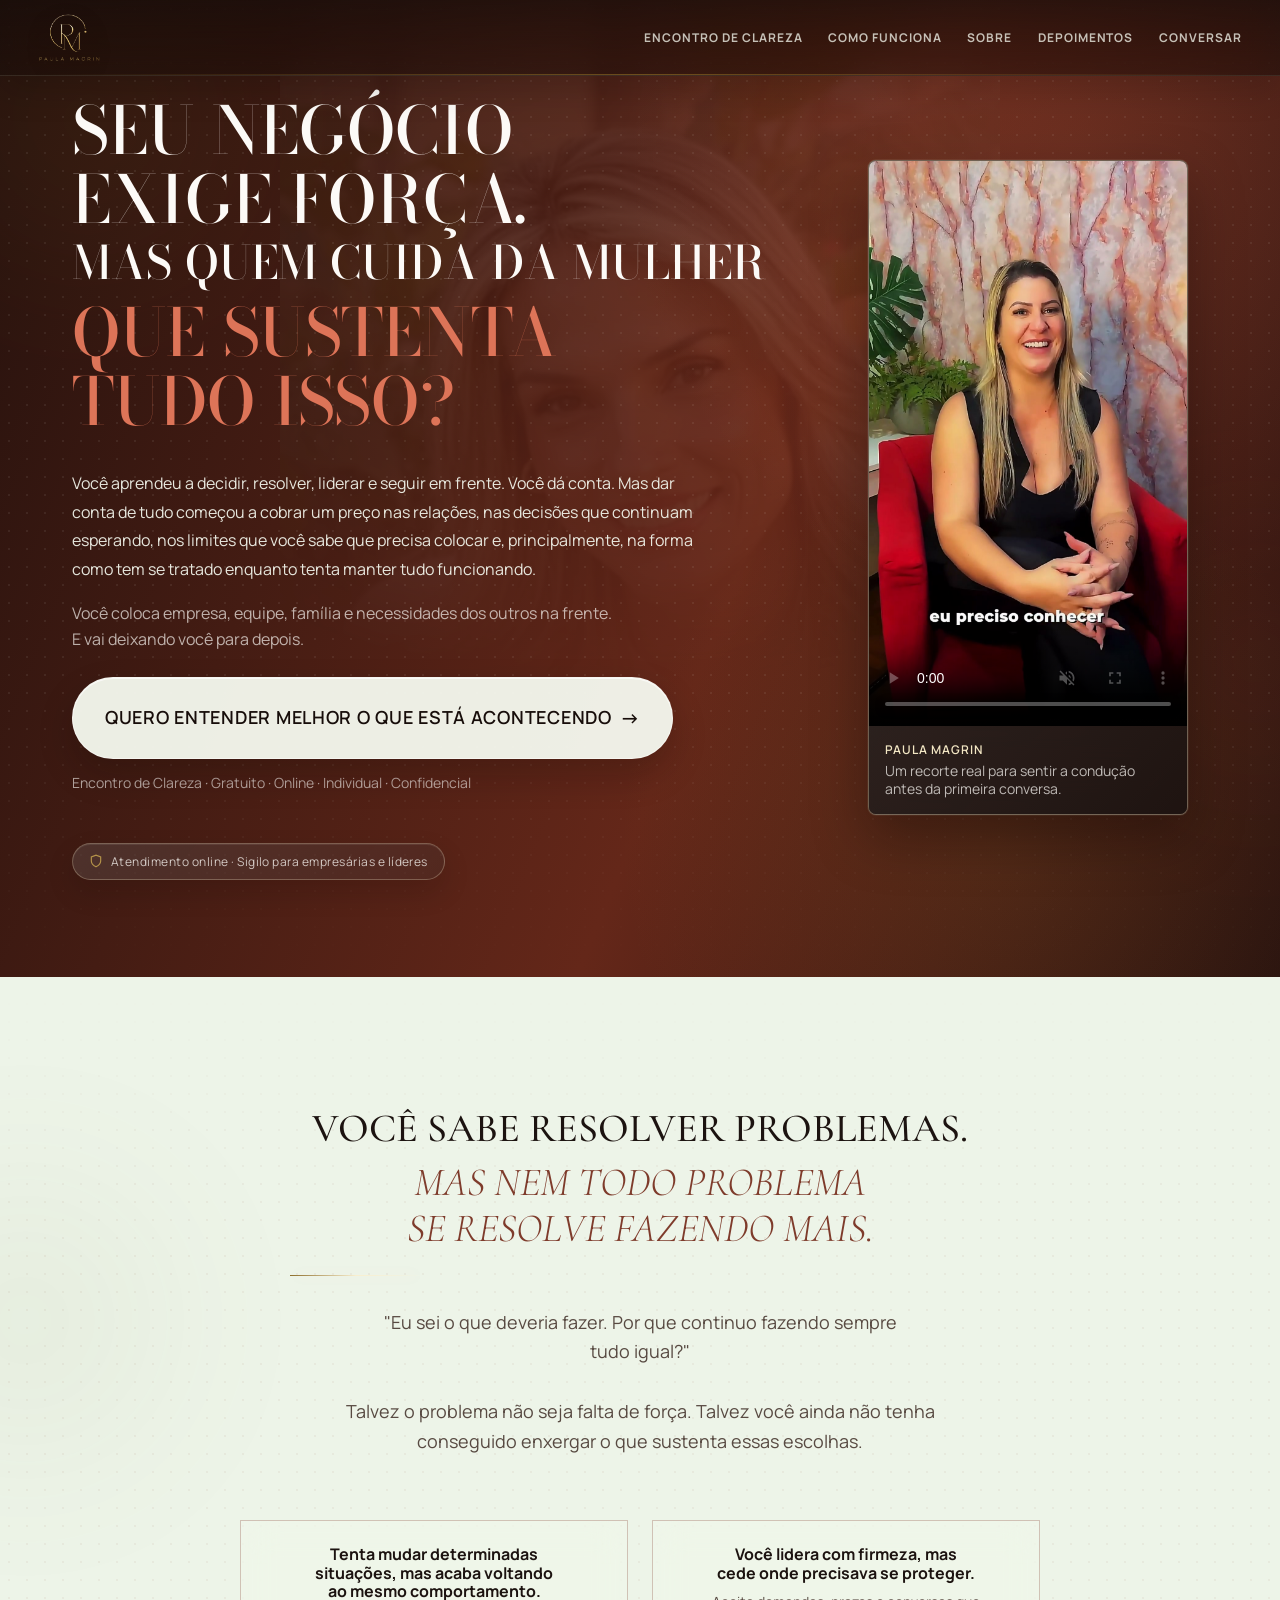
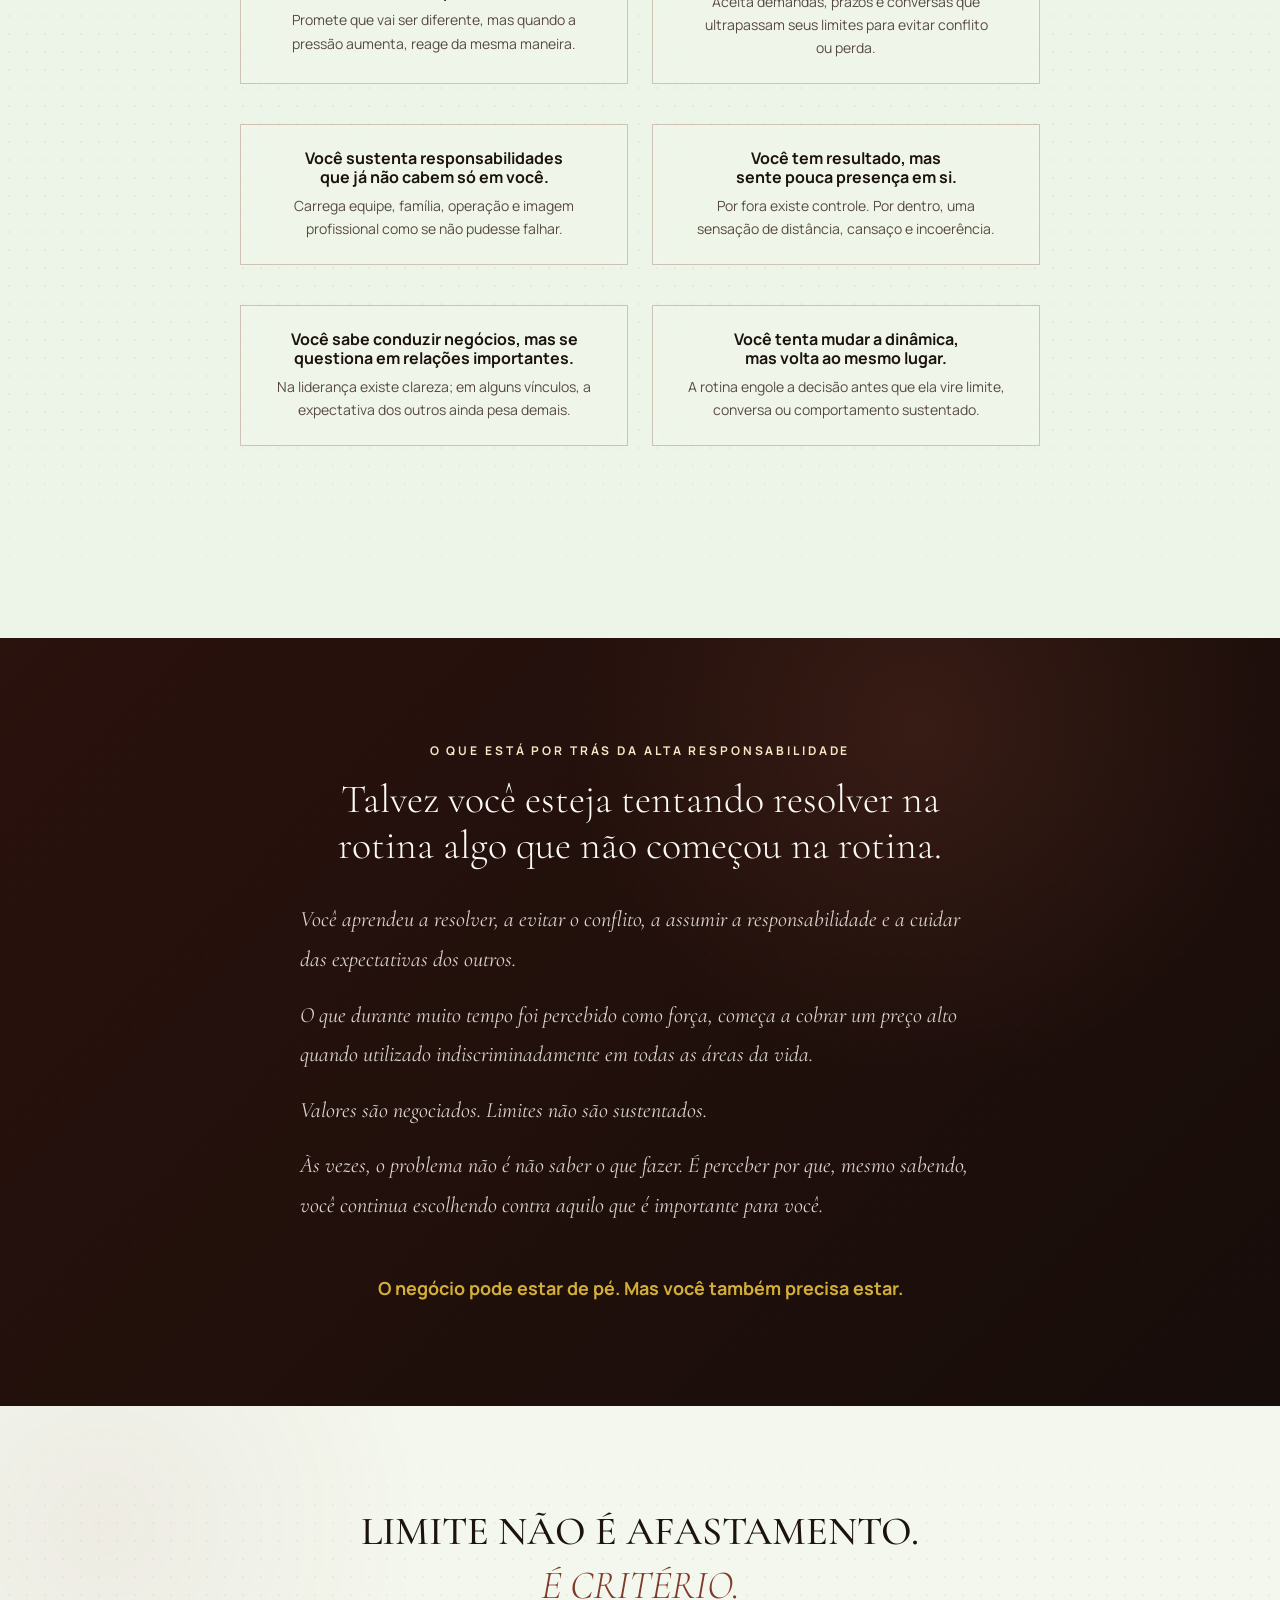
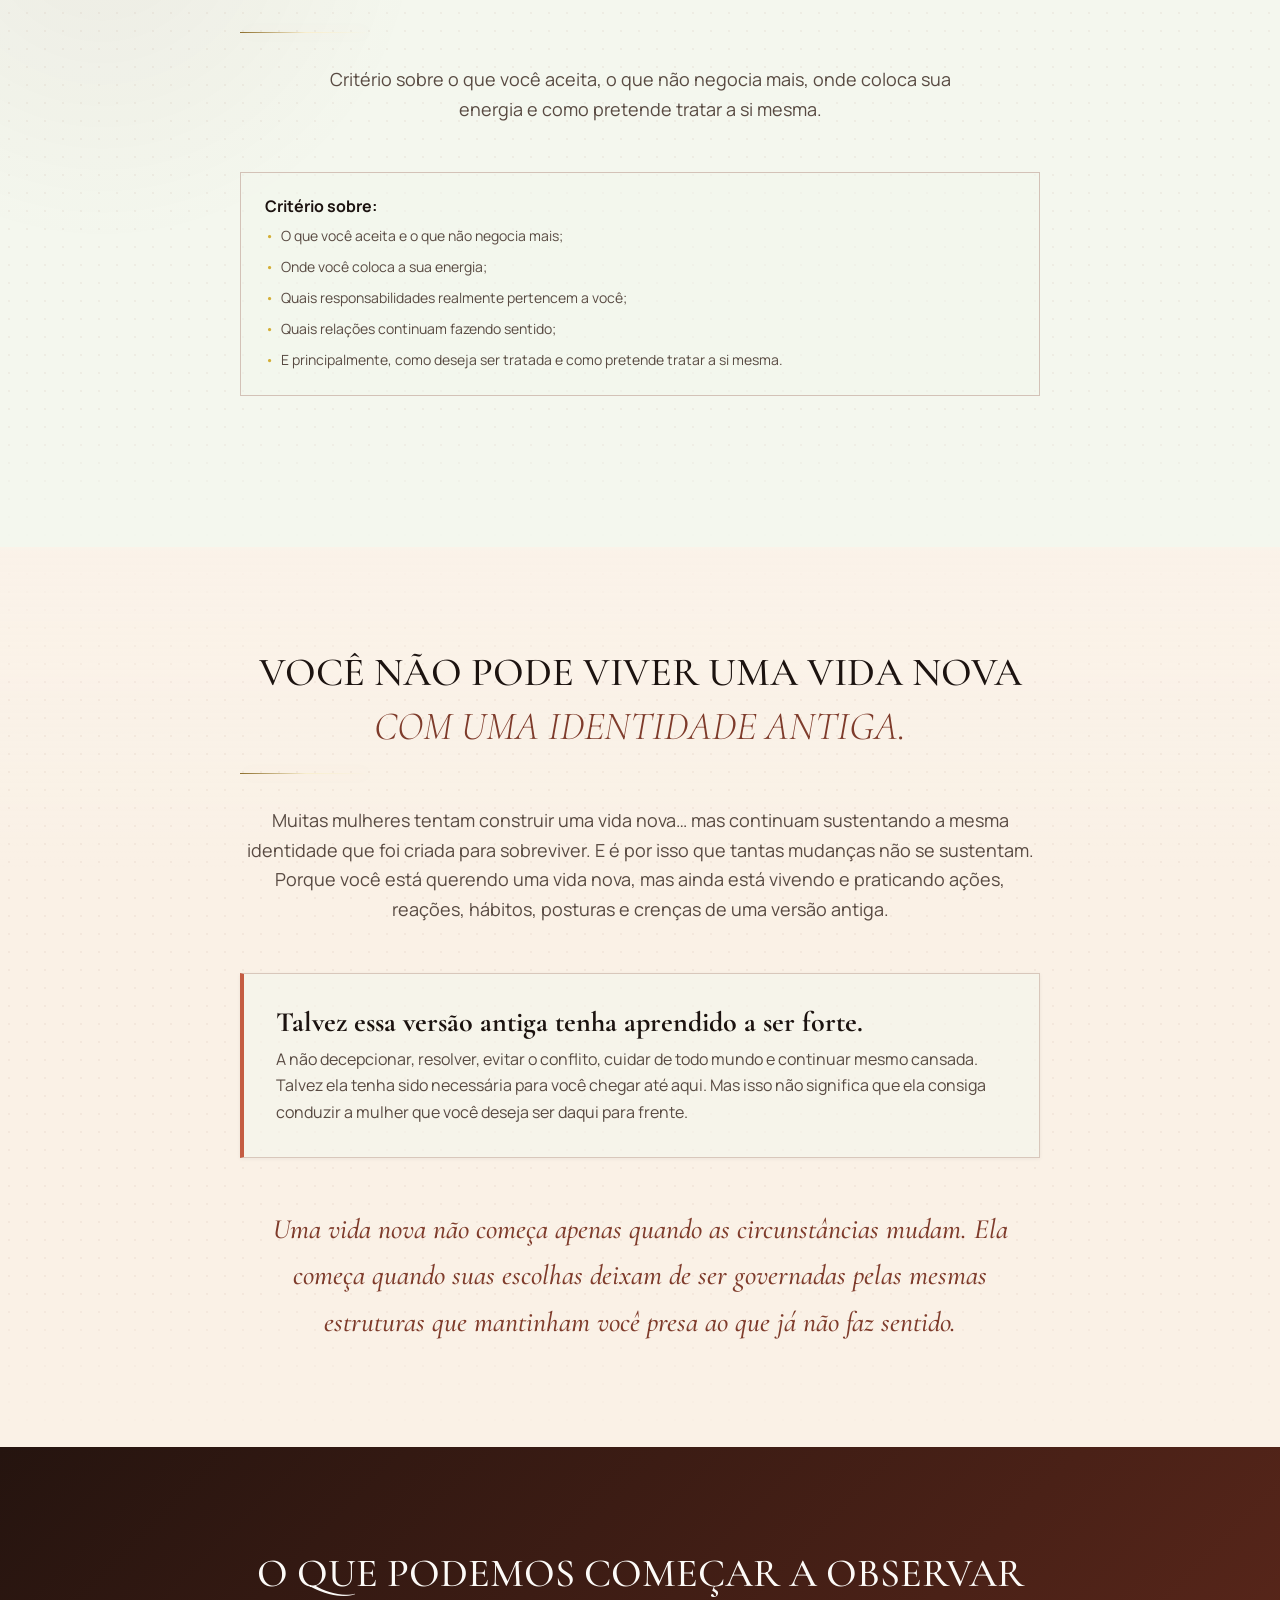
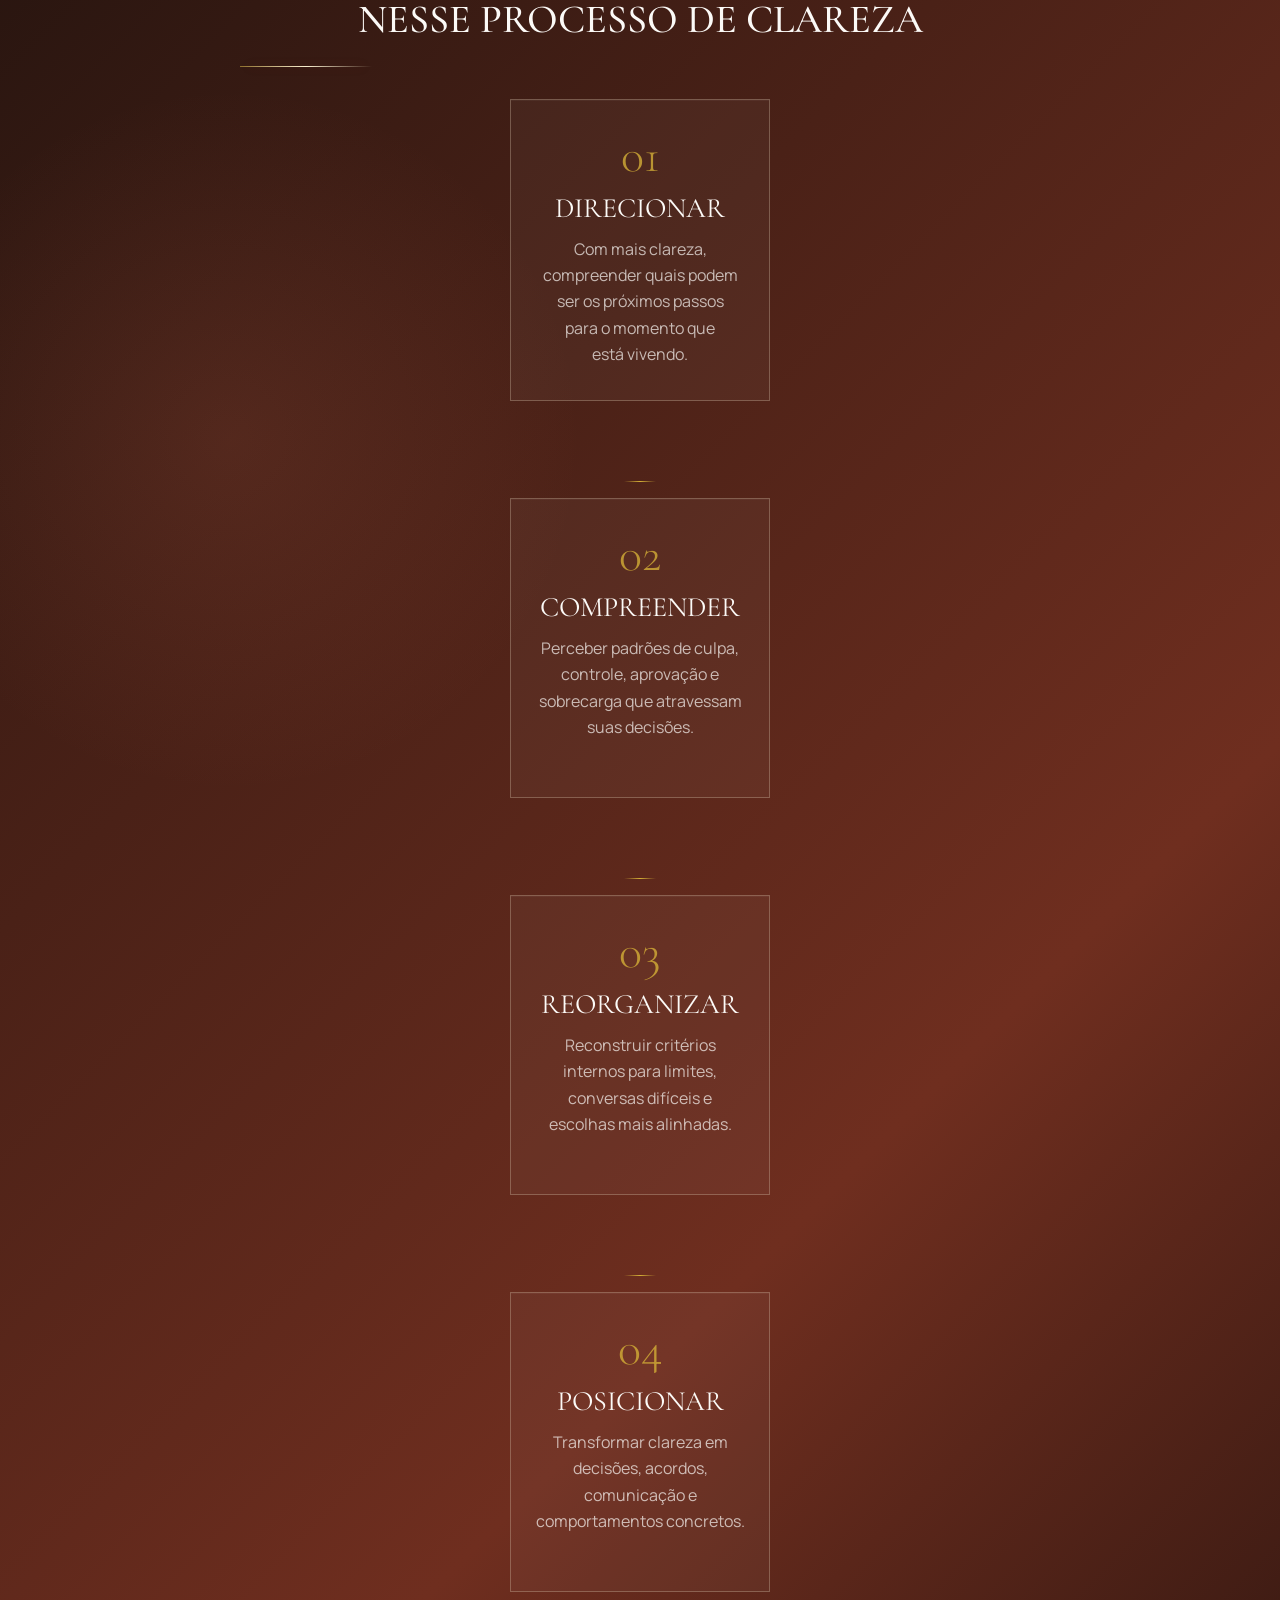
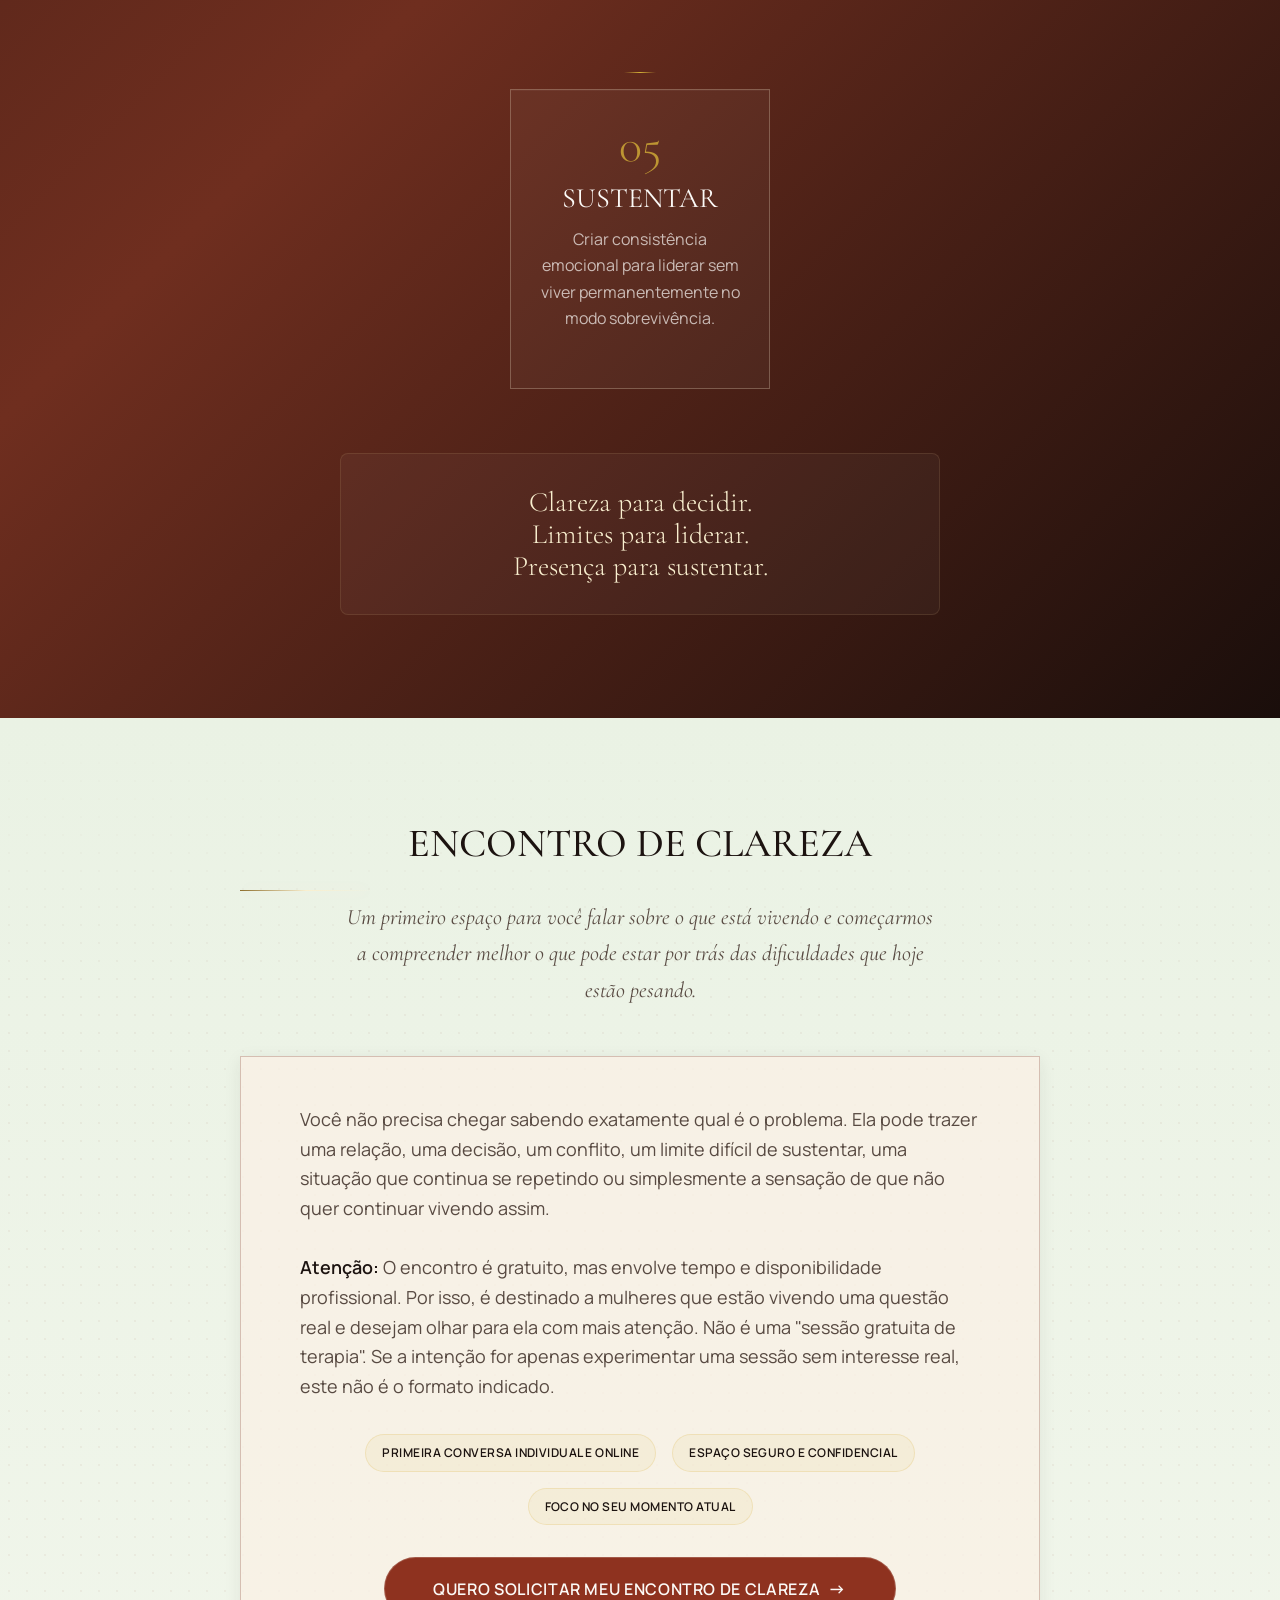
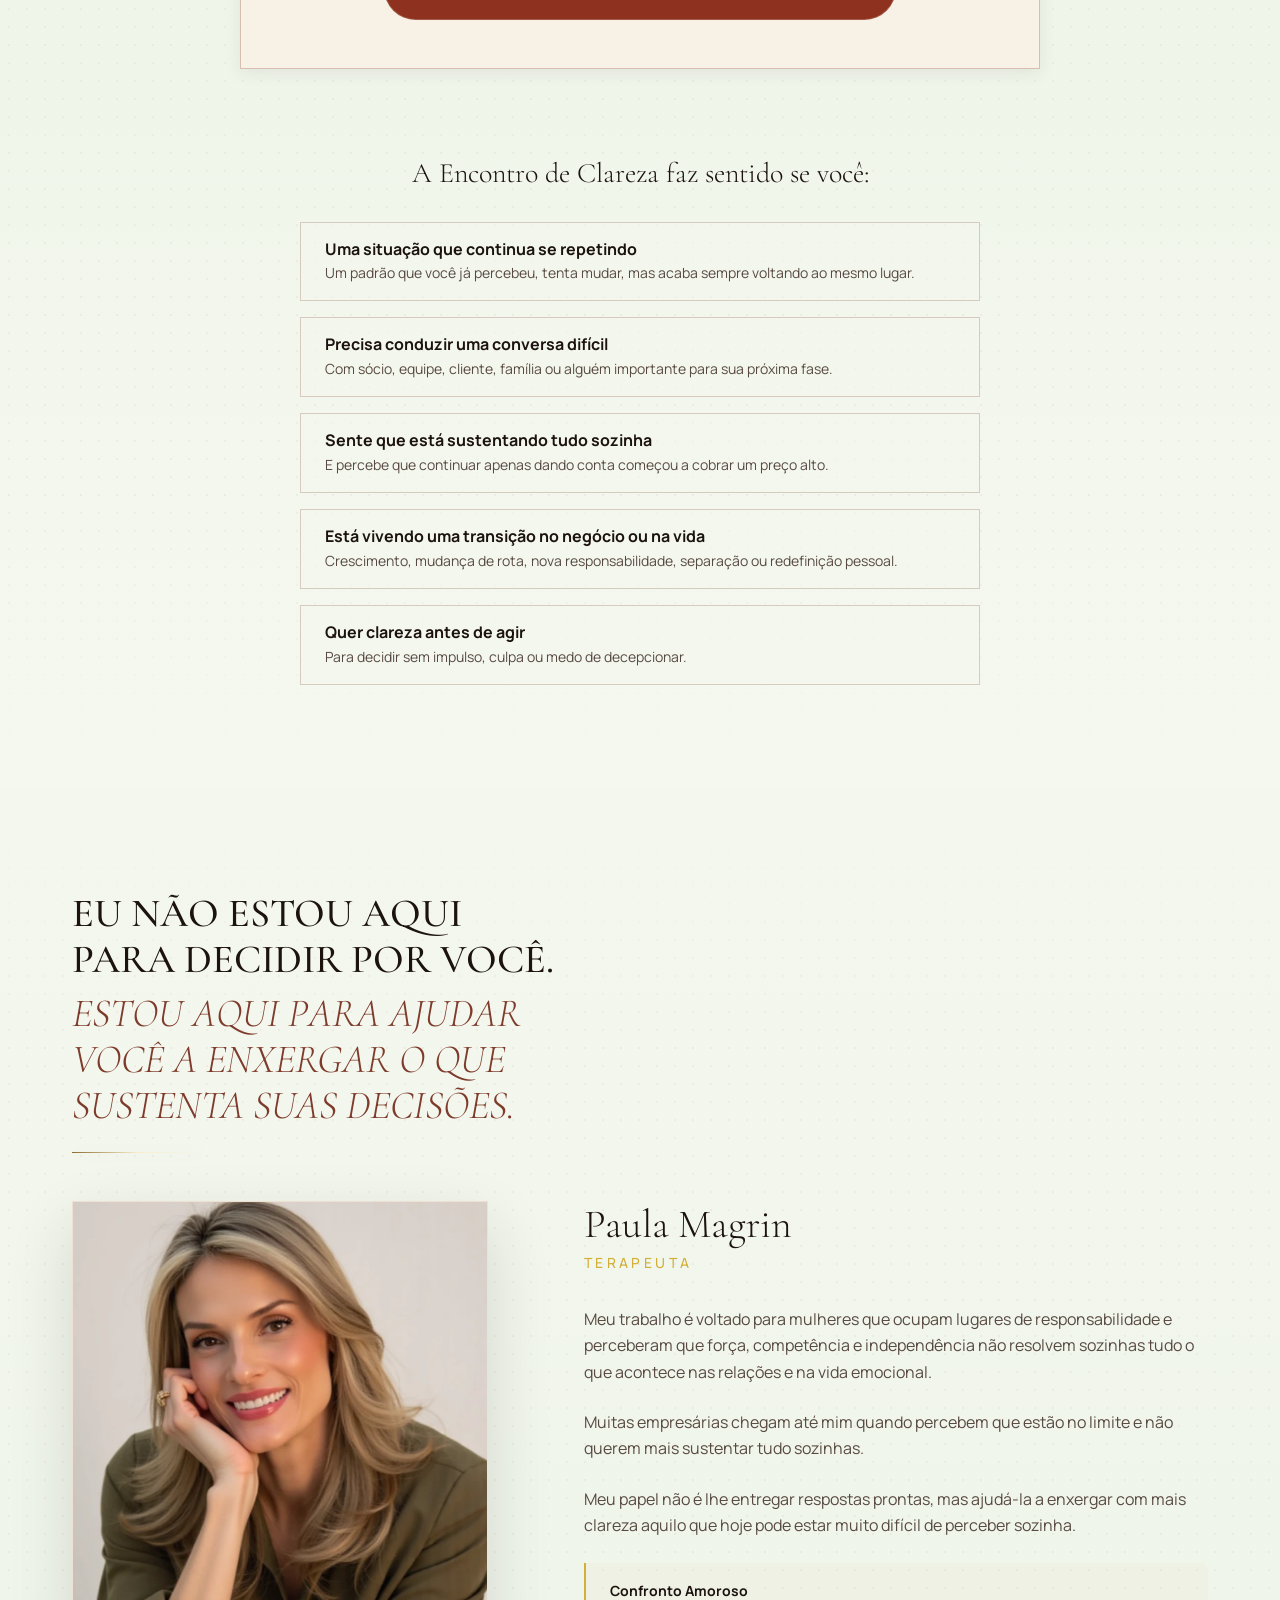
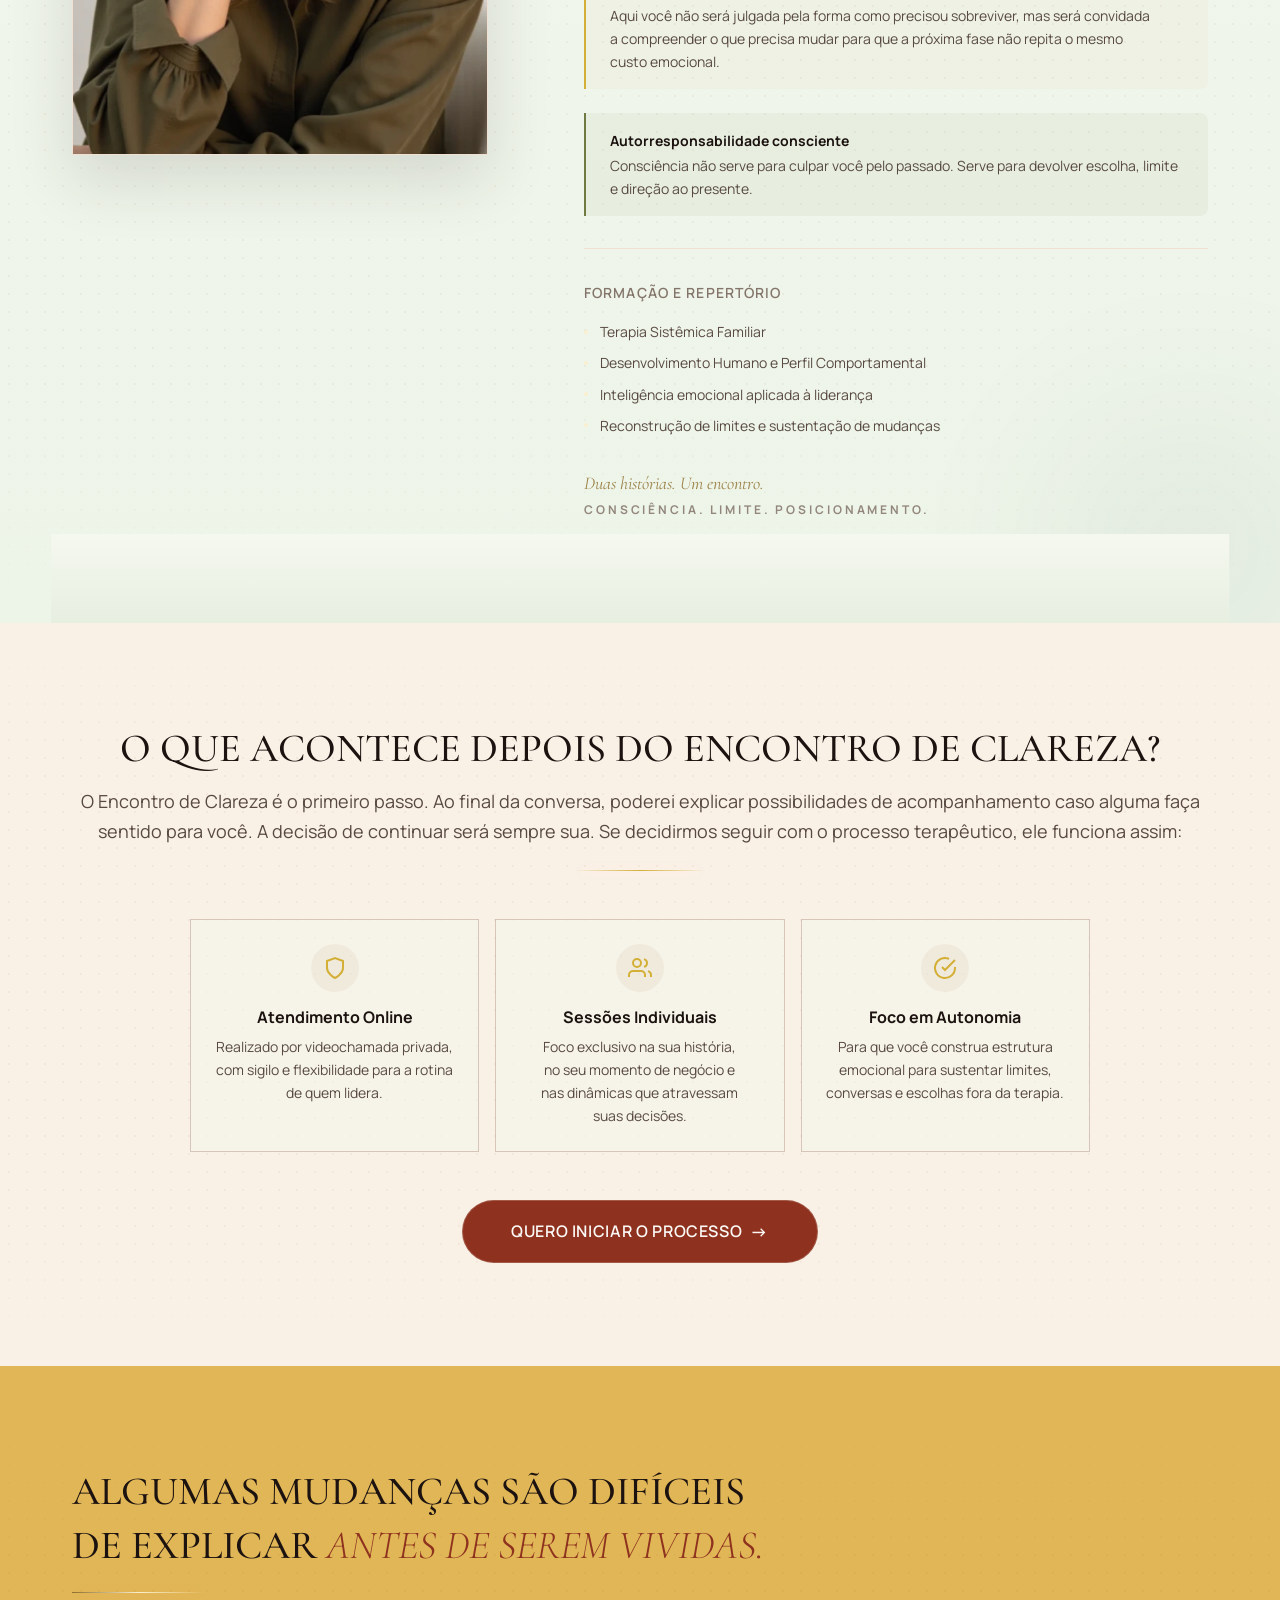
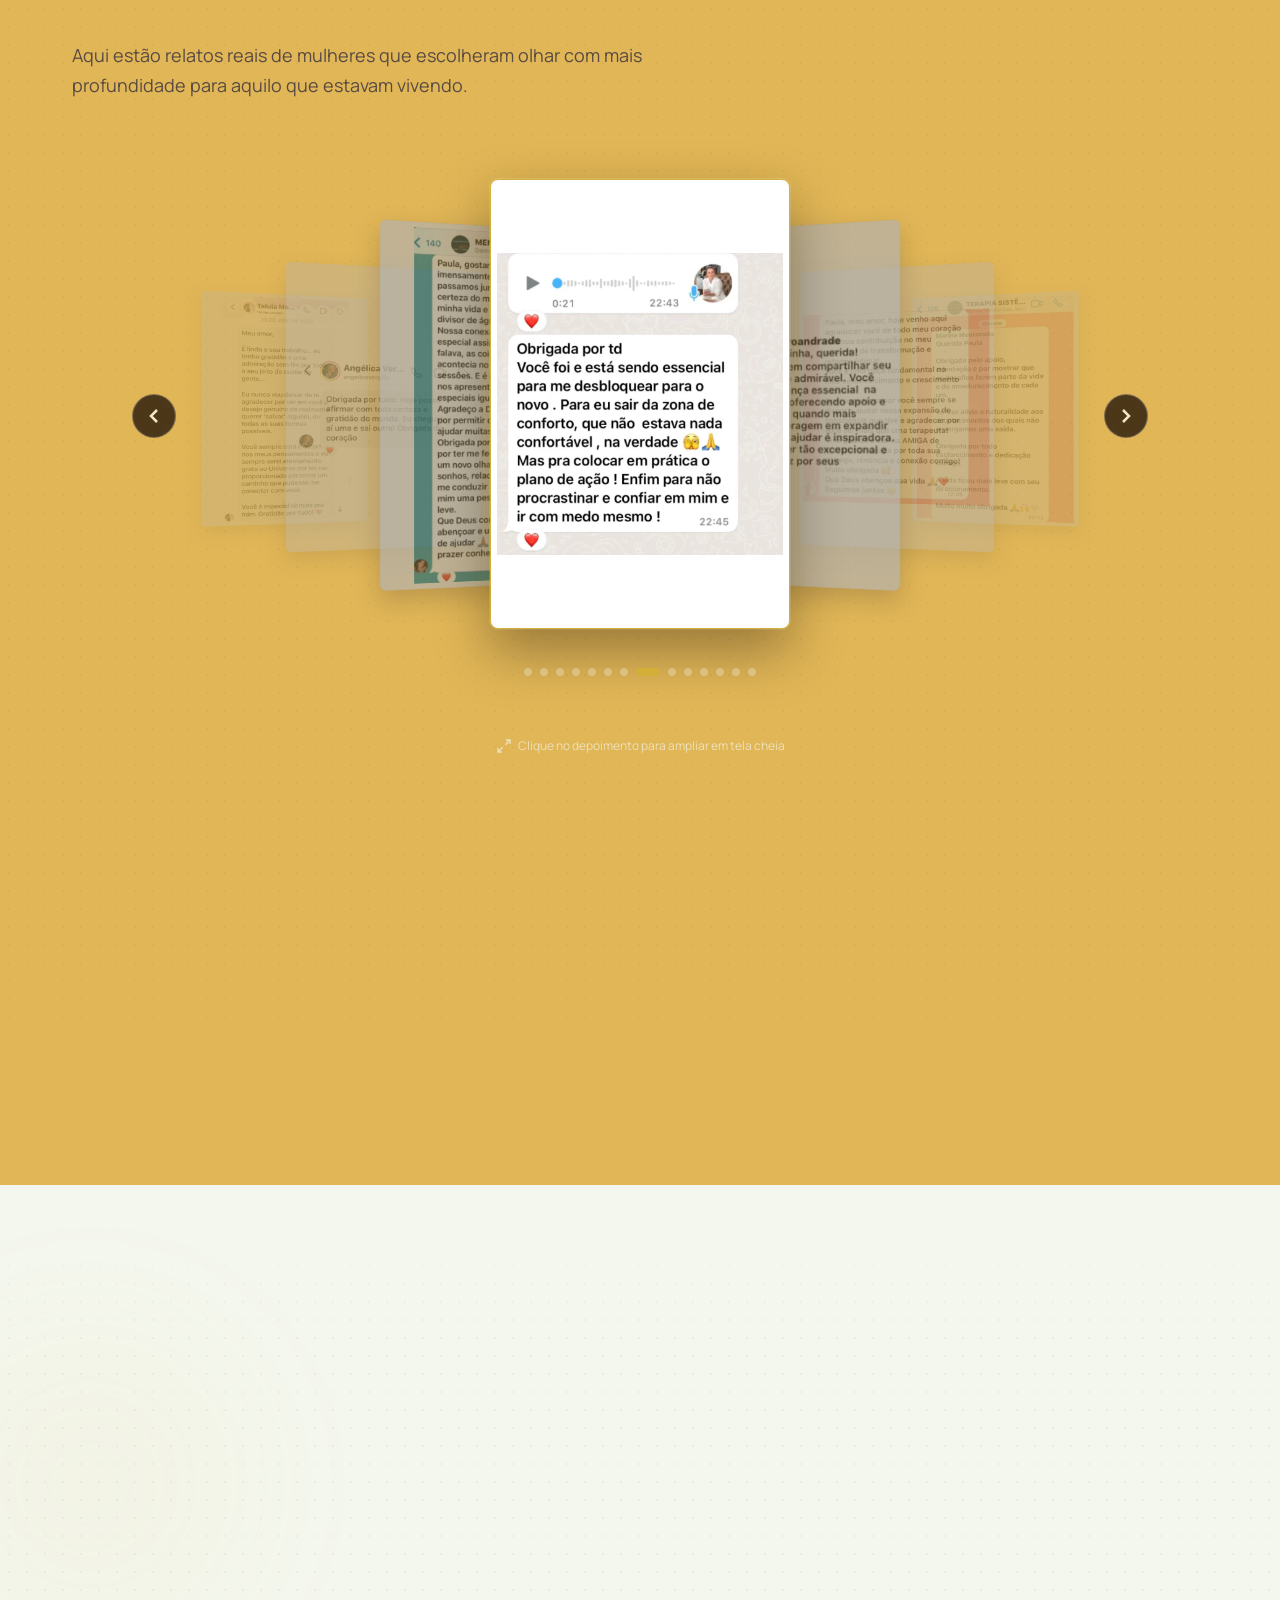
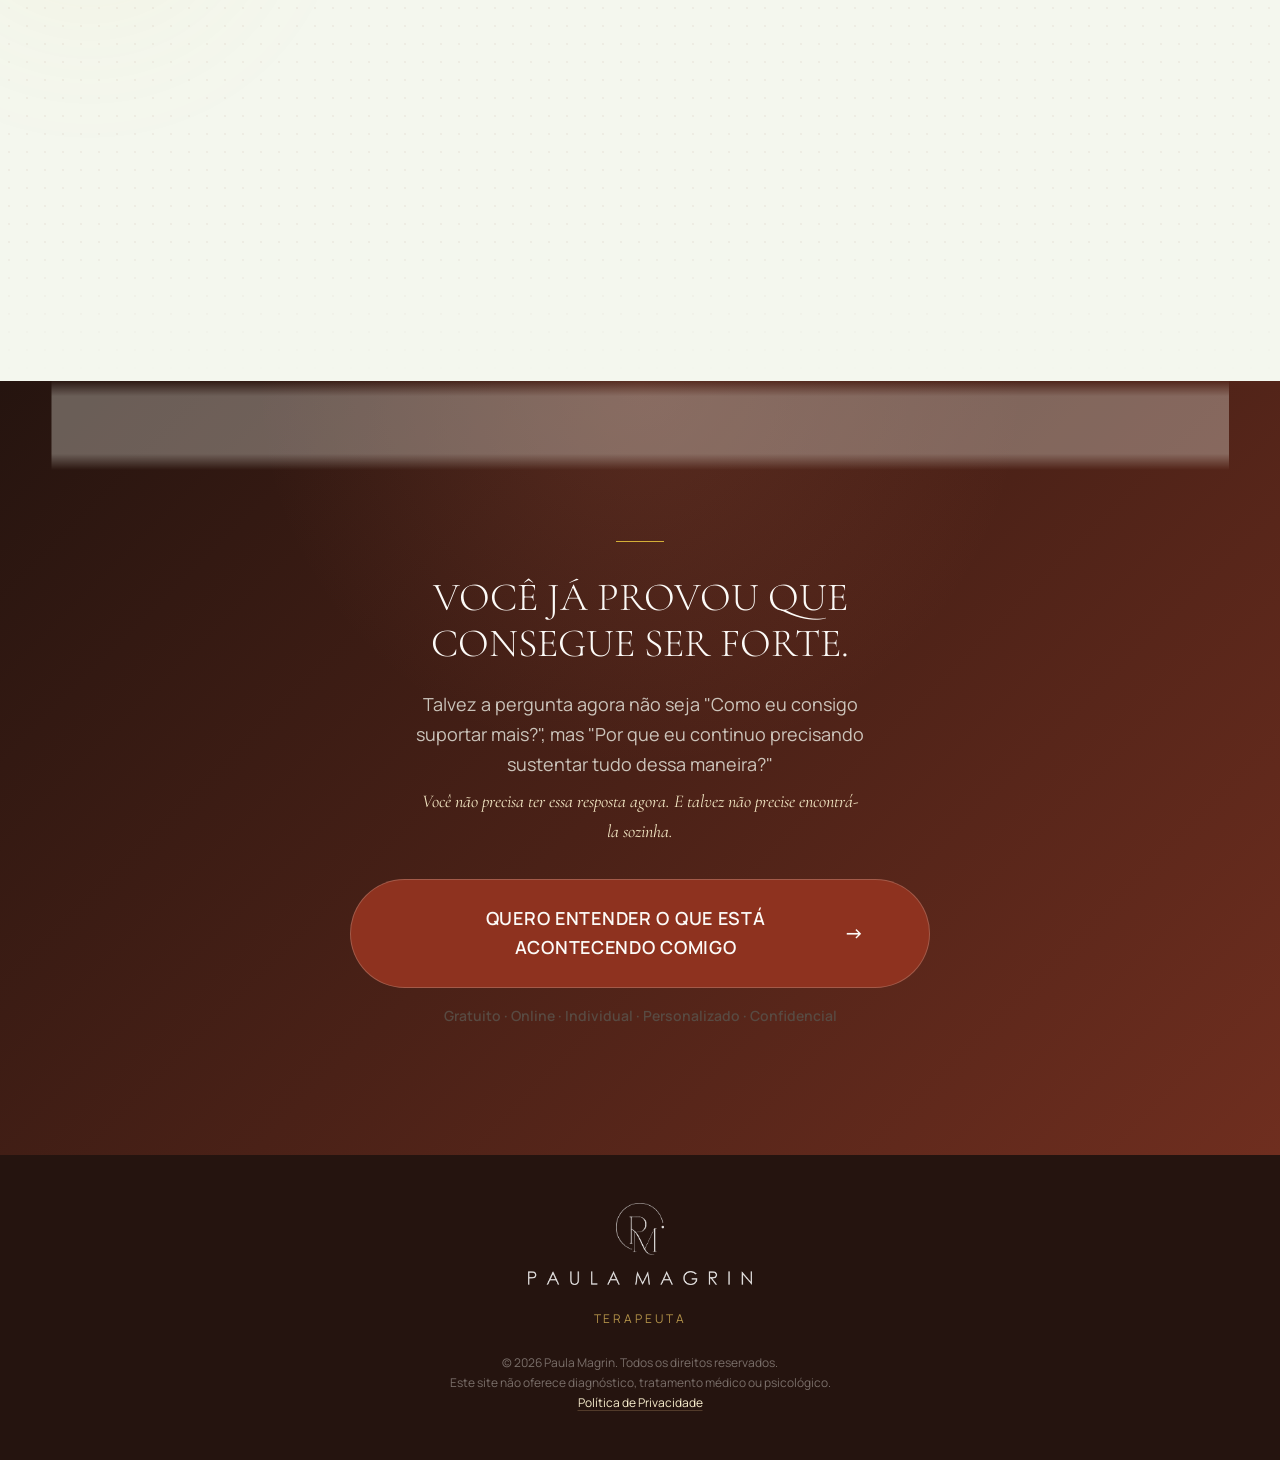
==== commit 891be1c0: "feat: atualizar foto da secao Sobre (Paula Magrin)" ====
--- a/index.html
+++ b/index.html
@@ -468,10 +468,10 @@
           <div class="about__image-wrapper animate-slide-right">
             <img 
               class="about__image" 
-              src="images/fotos/Foto%20Paula%2024%20.png" 
-              alt="Paula Magrin em seu espaço de atendimento" 
-              width="896" 
-              height="1156"
+              src="images/fotos/paula-sobre.webp" 
+              alt="Paula Magrin, terapeuta" 
+              width="615" 
+              height="1024"
               loading="lazy"
             >
           </div>
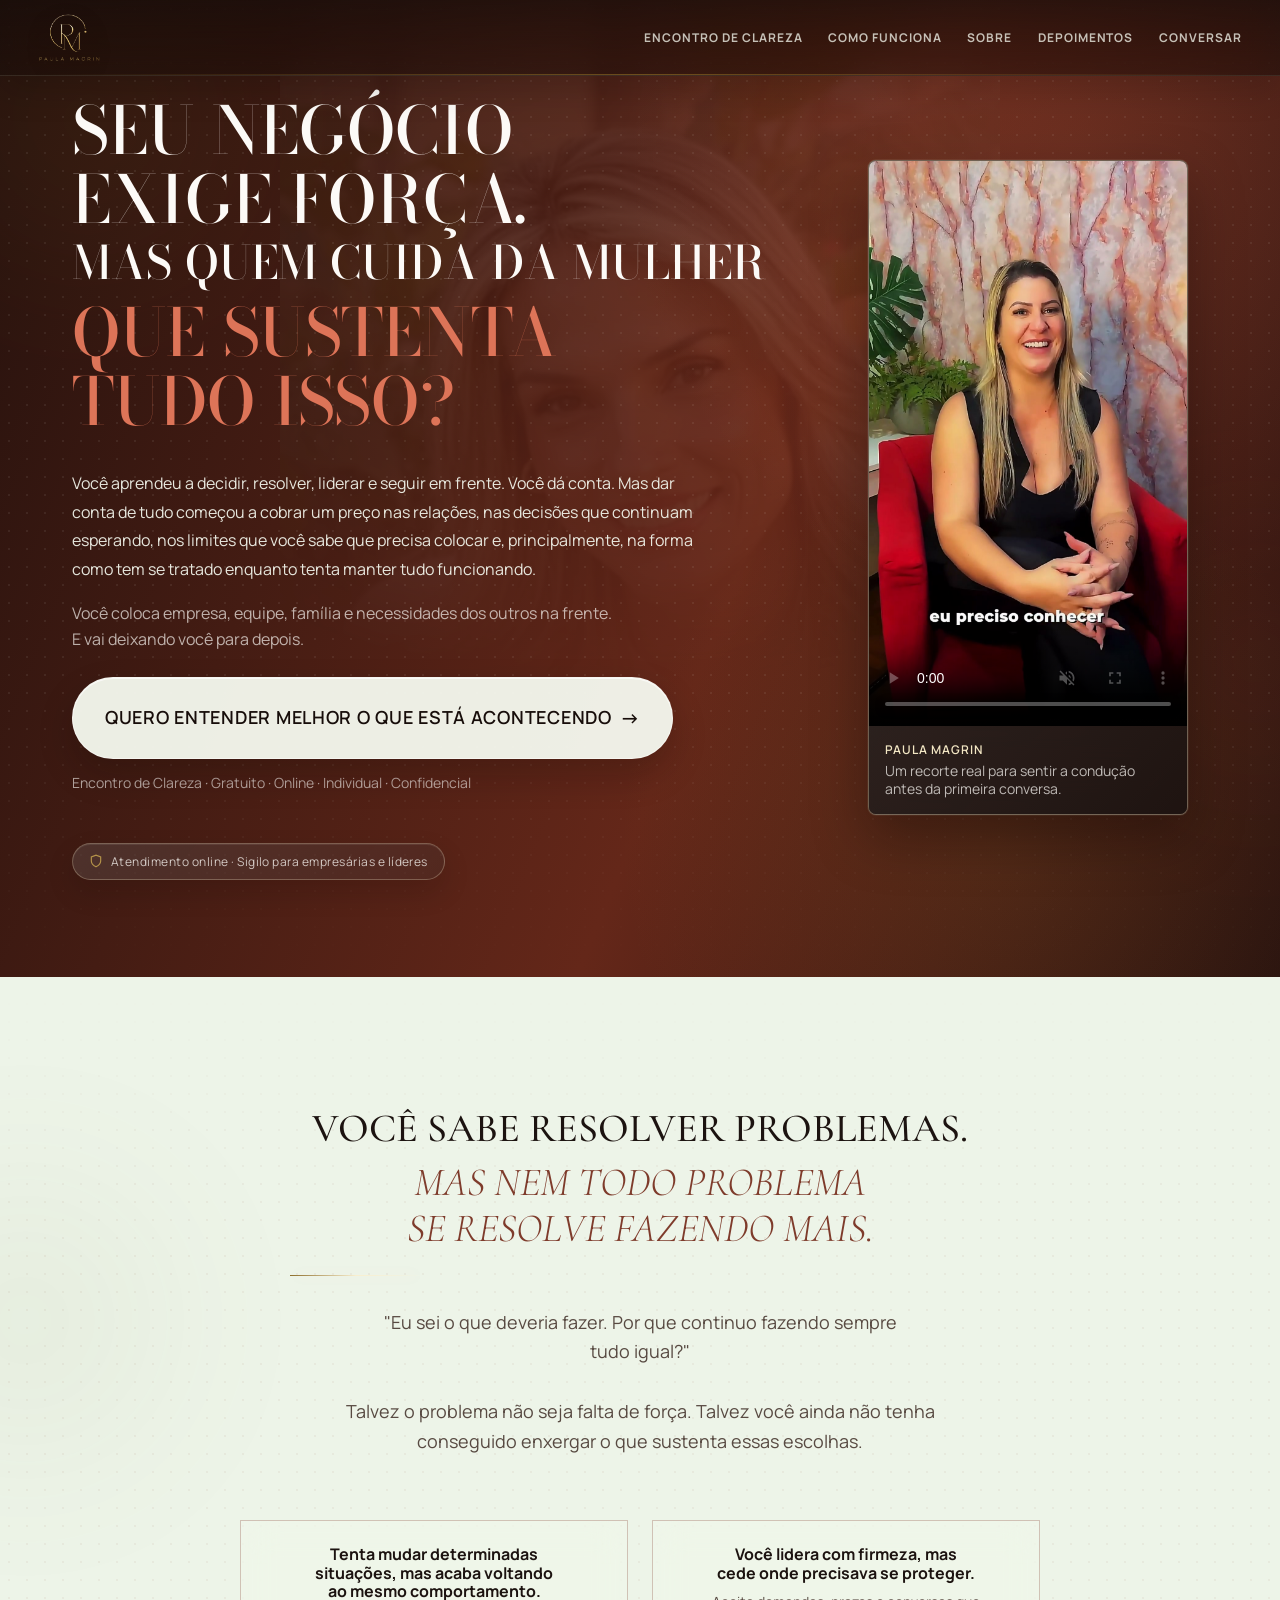
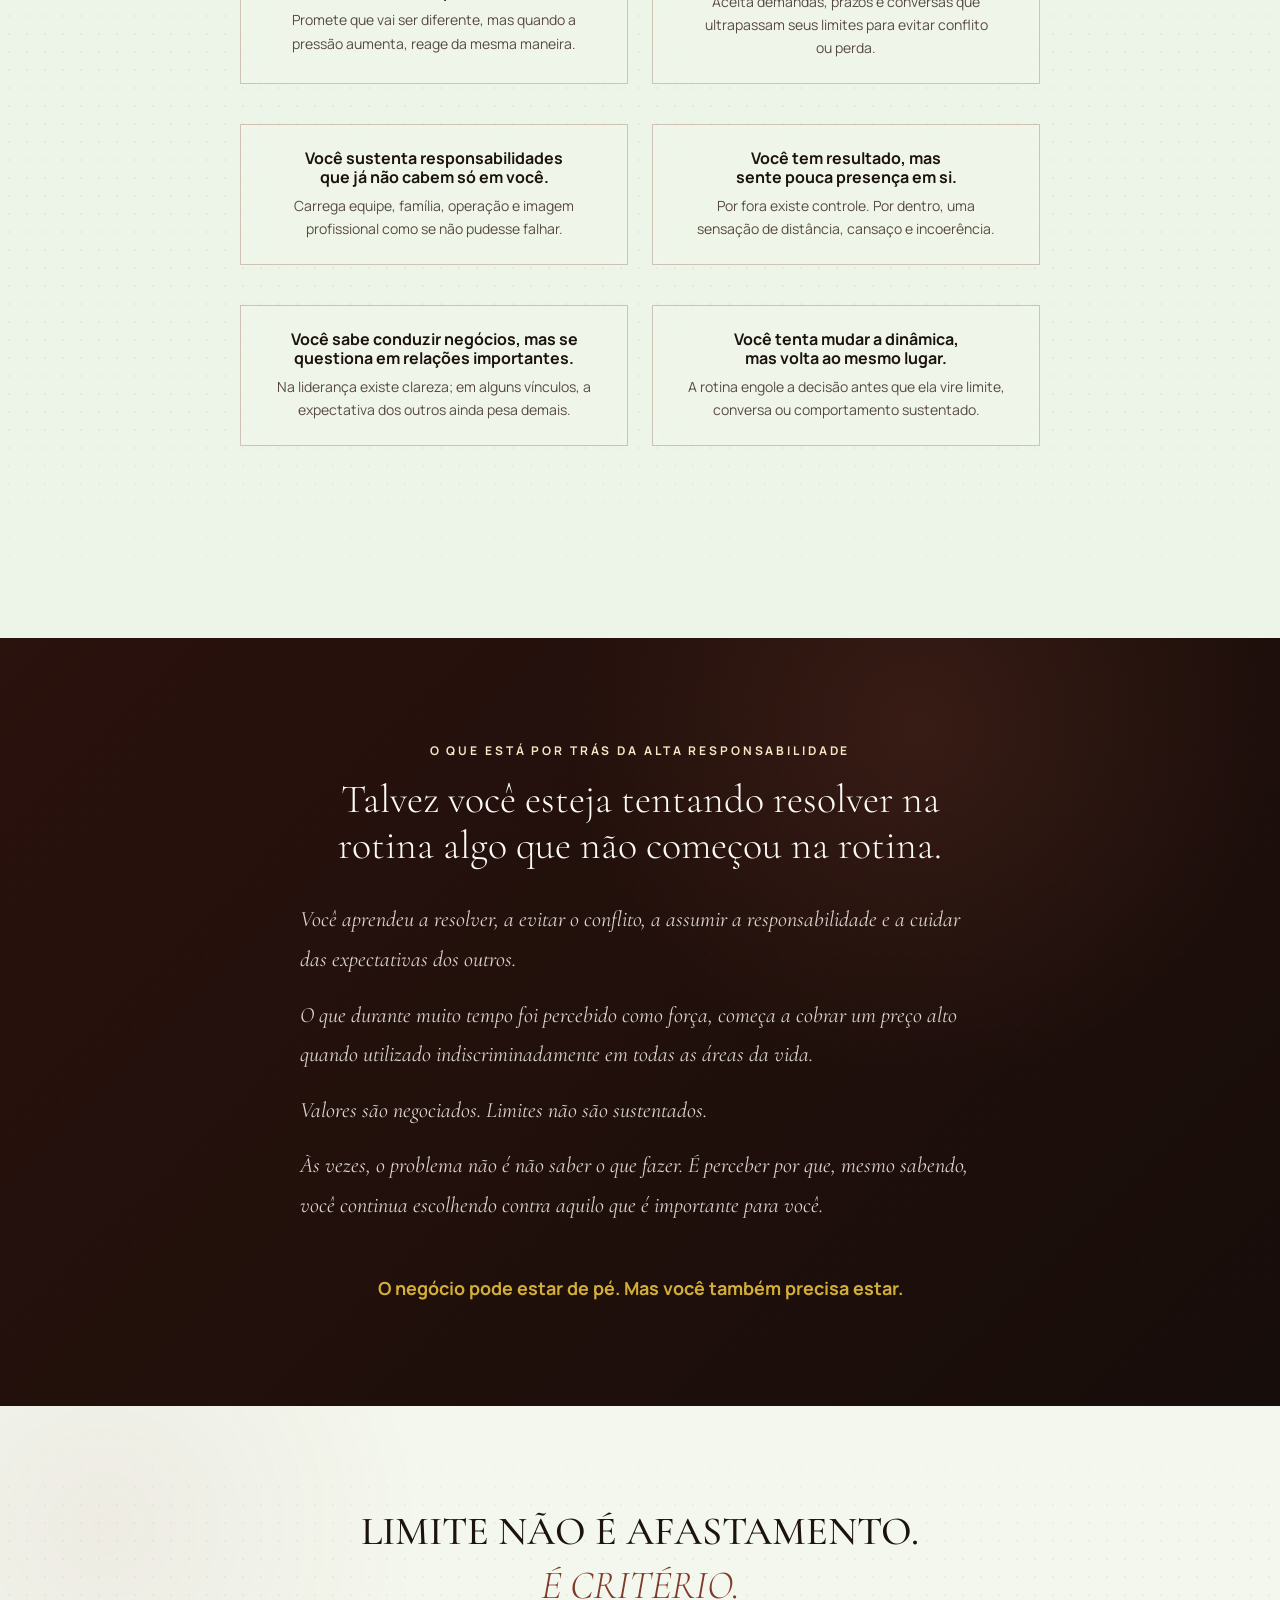
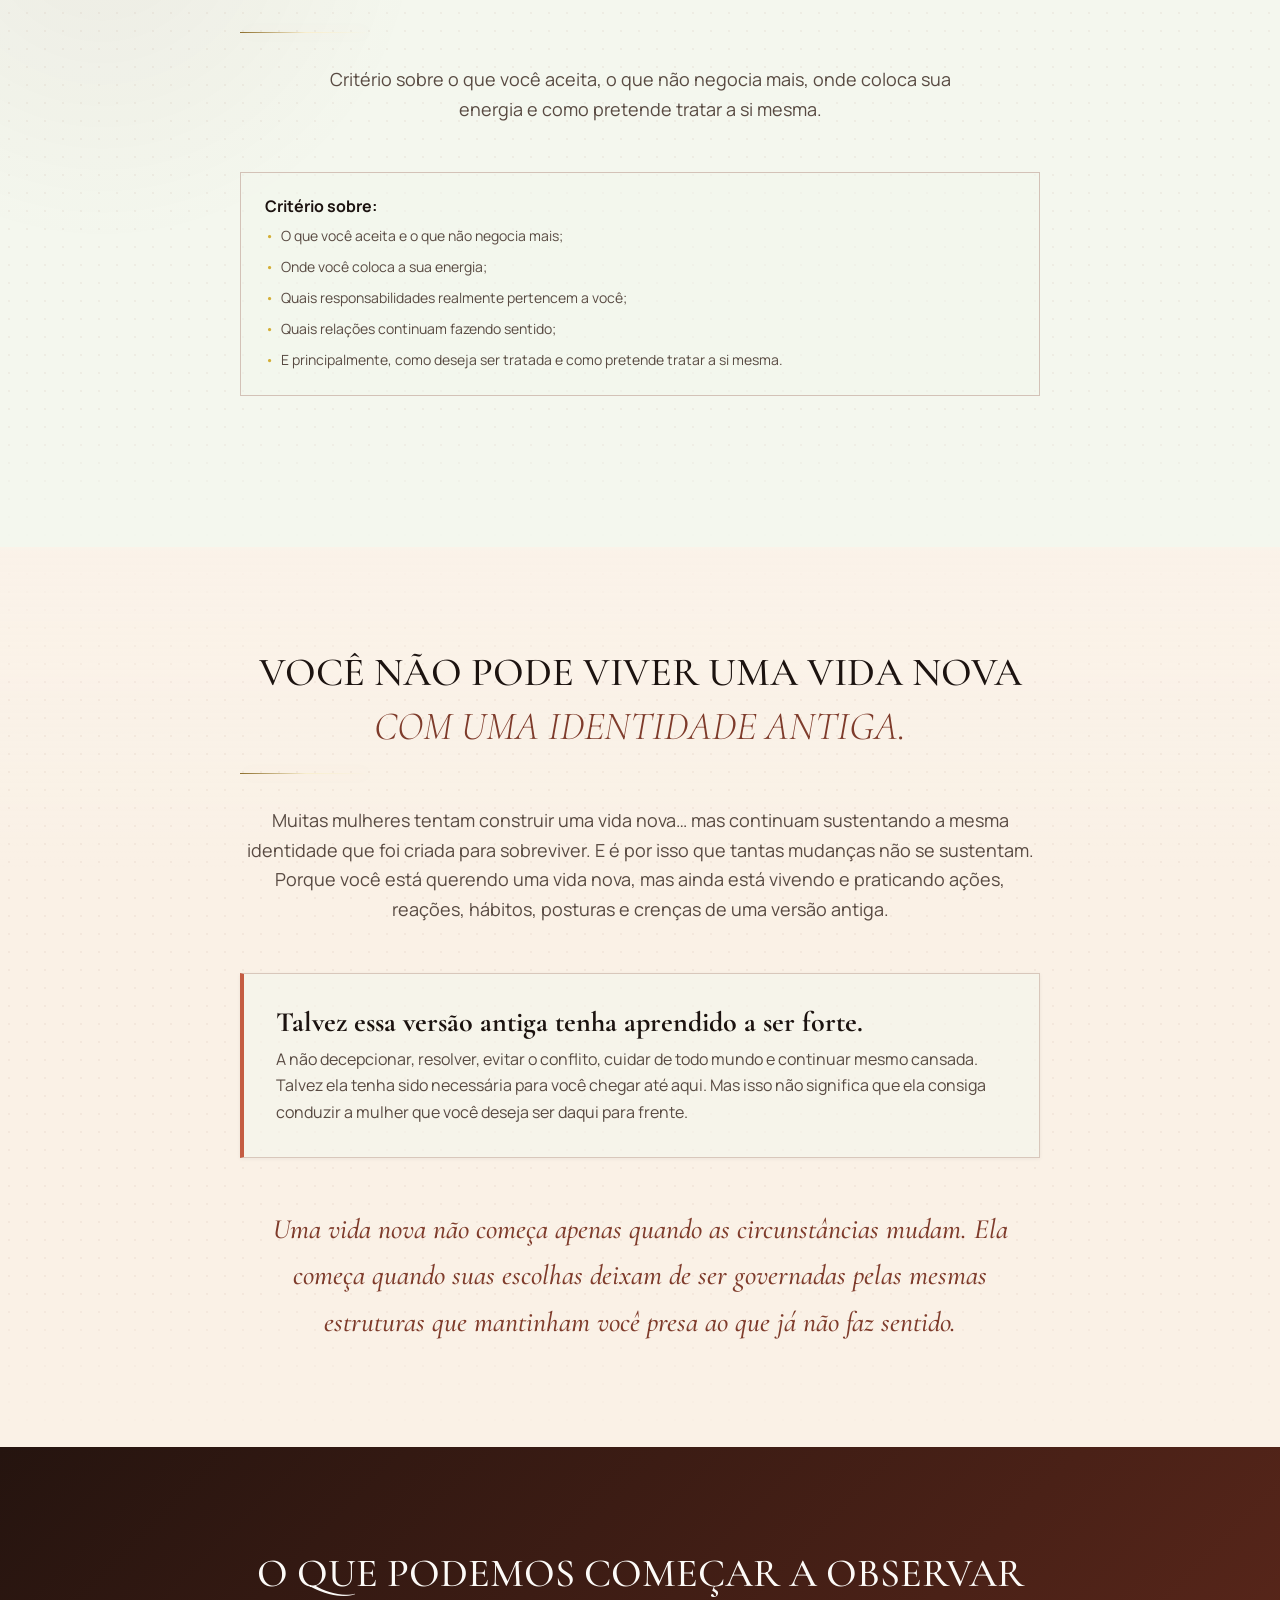
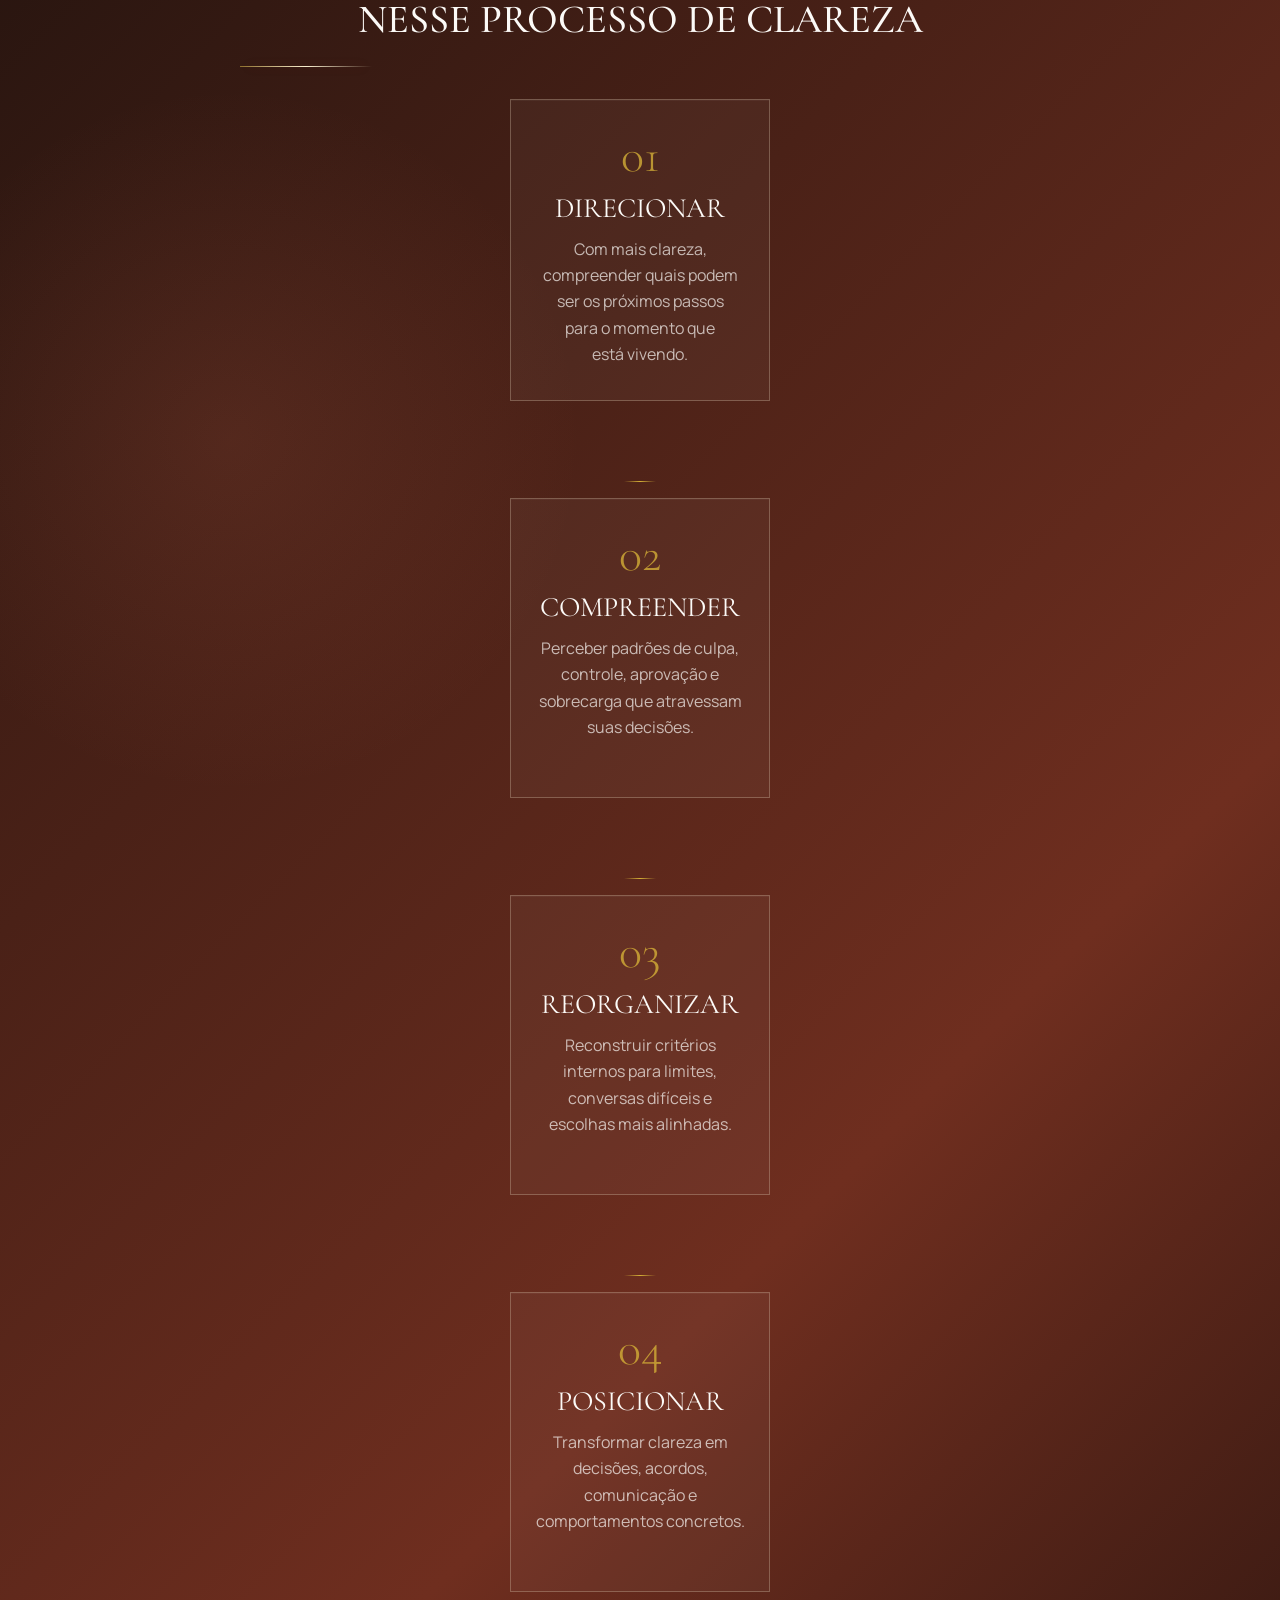
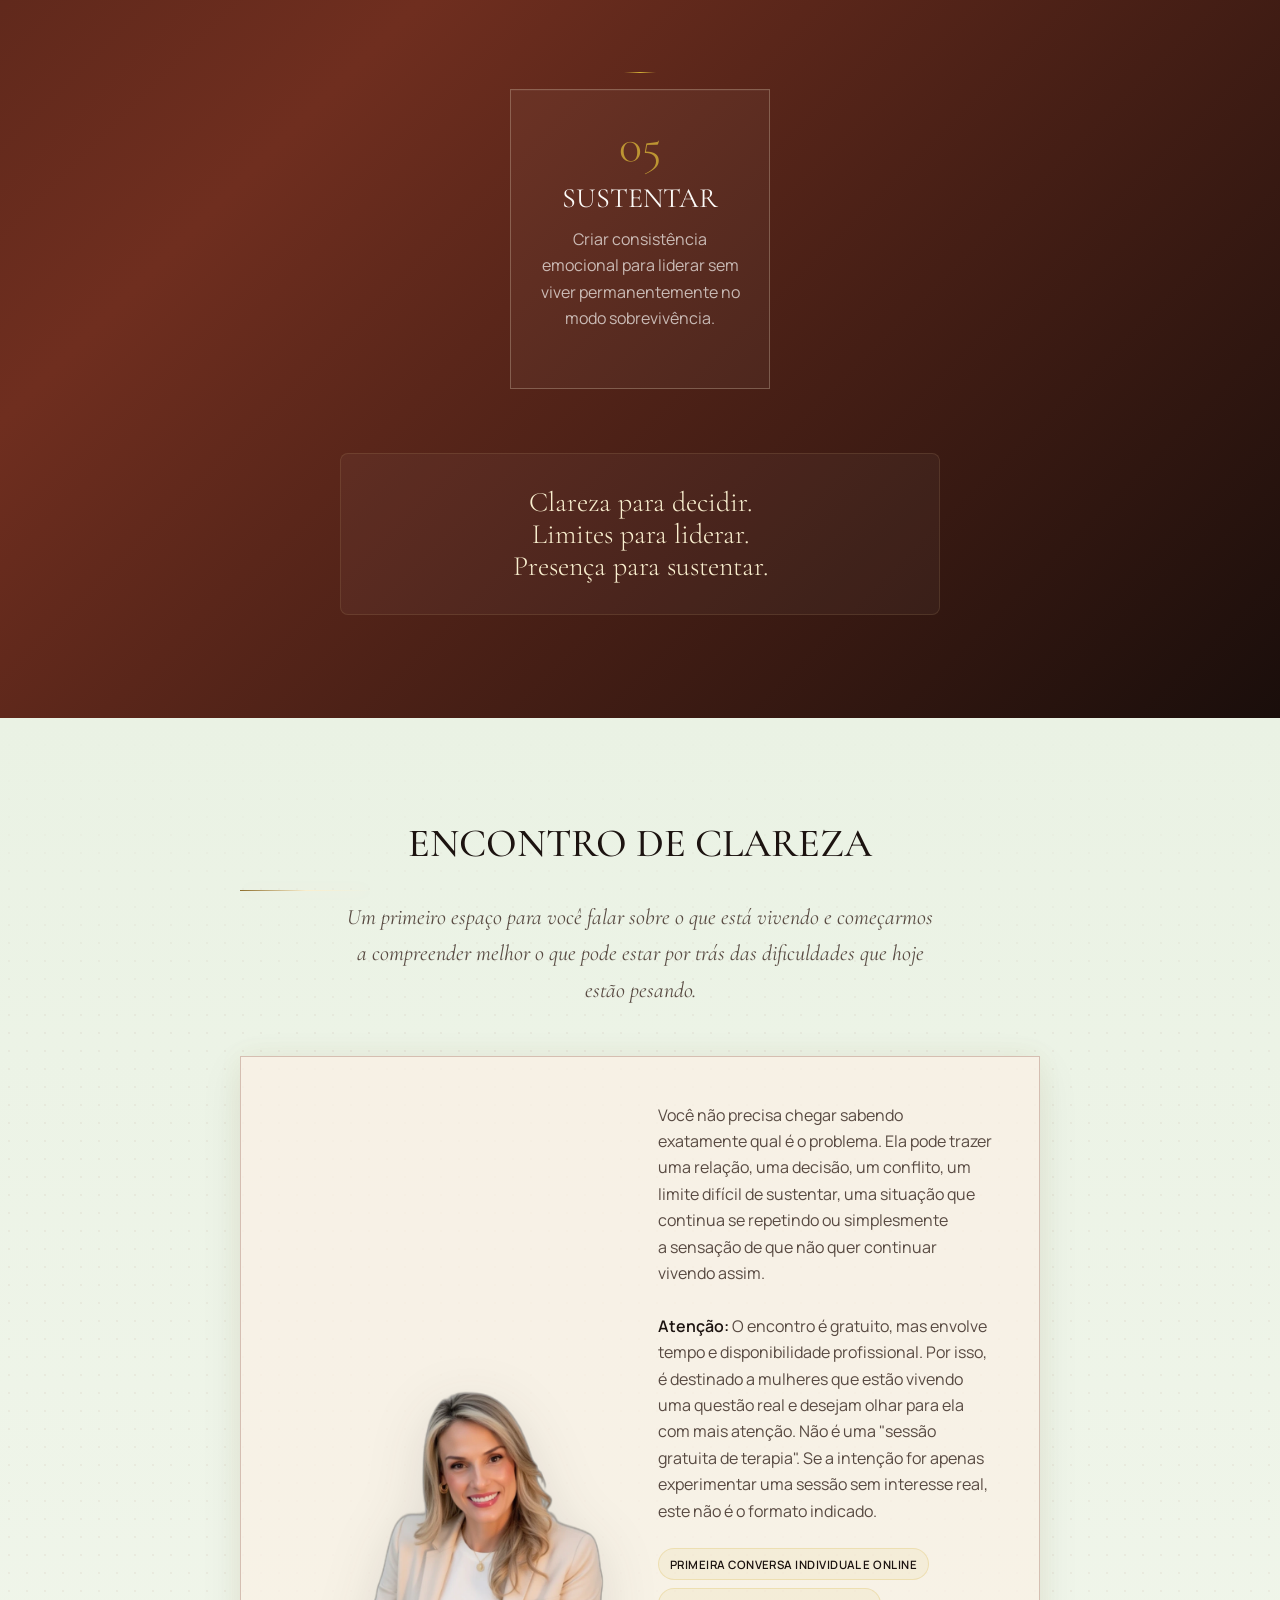
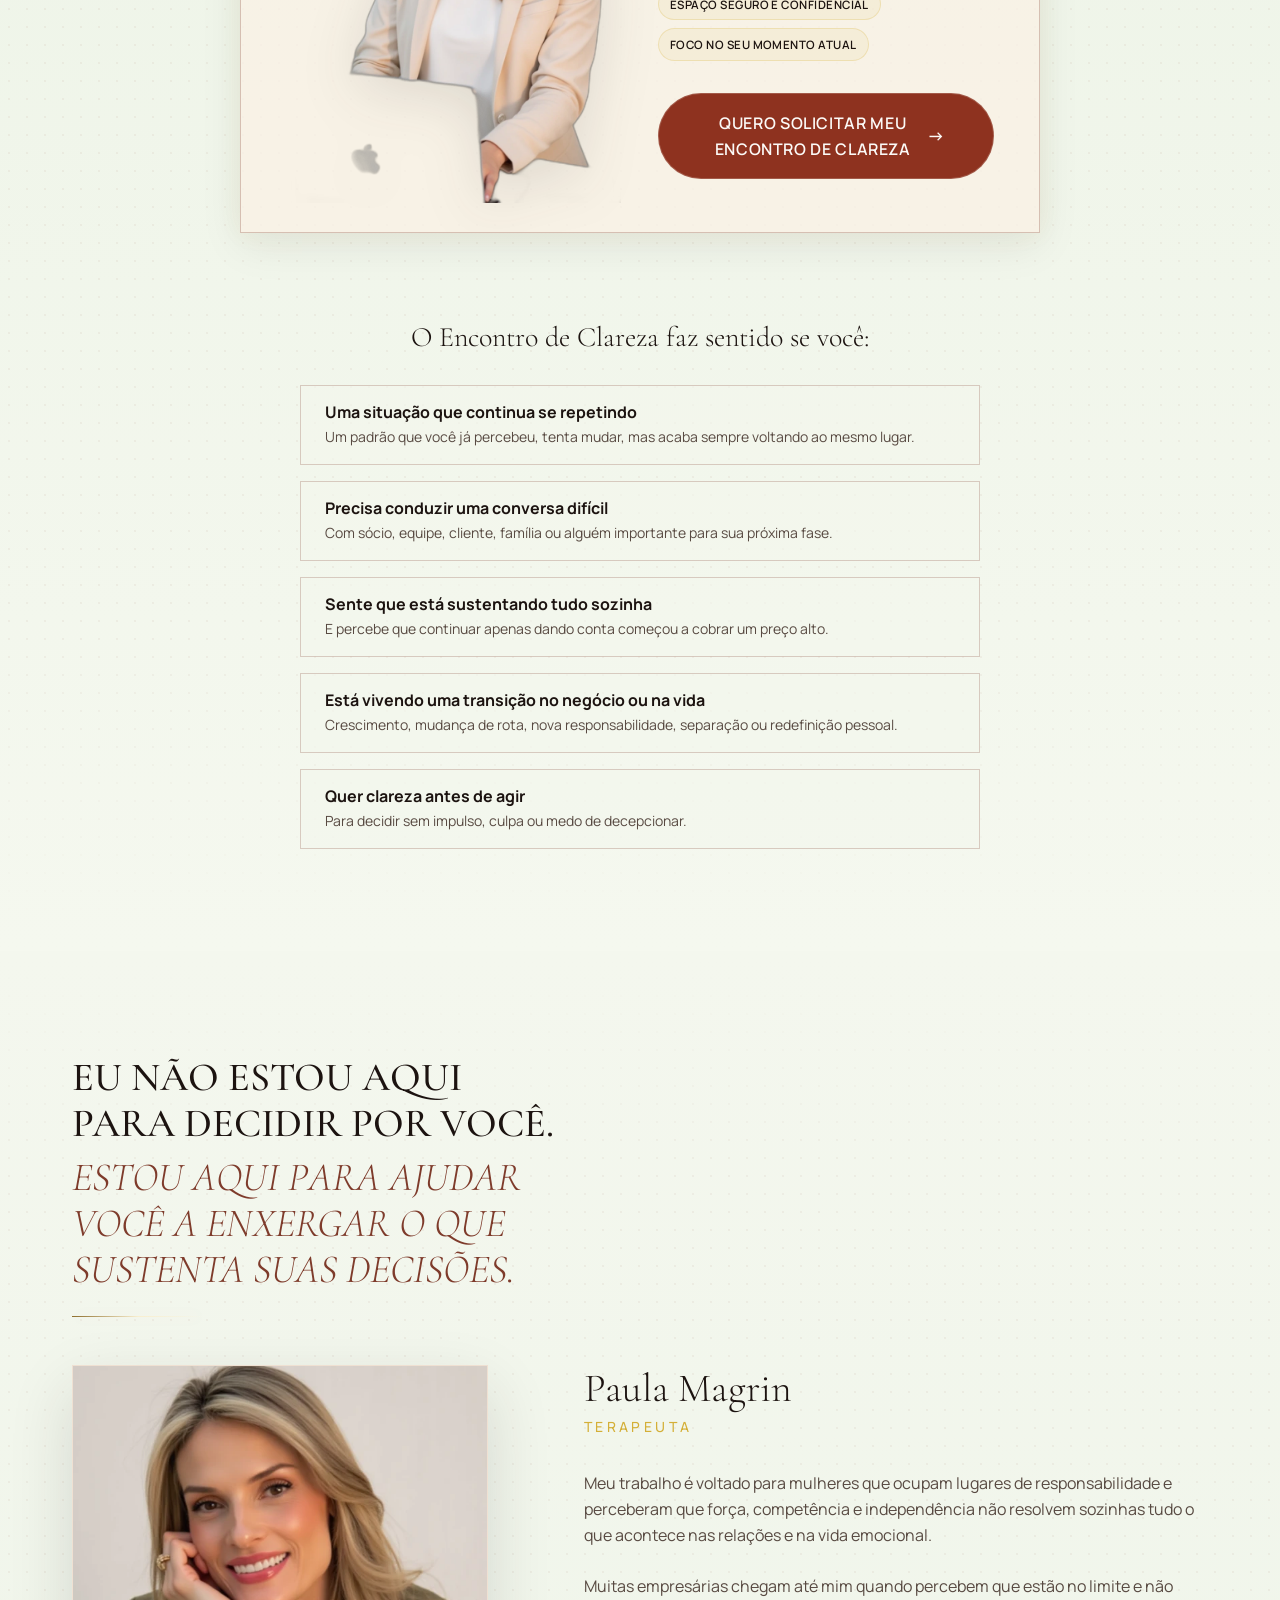
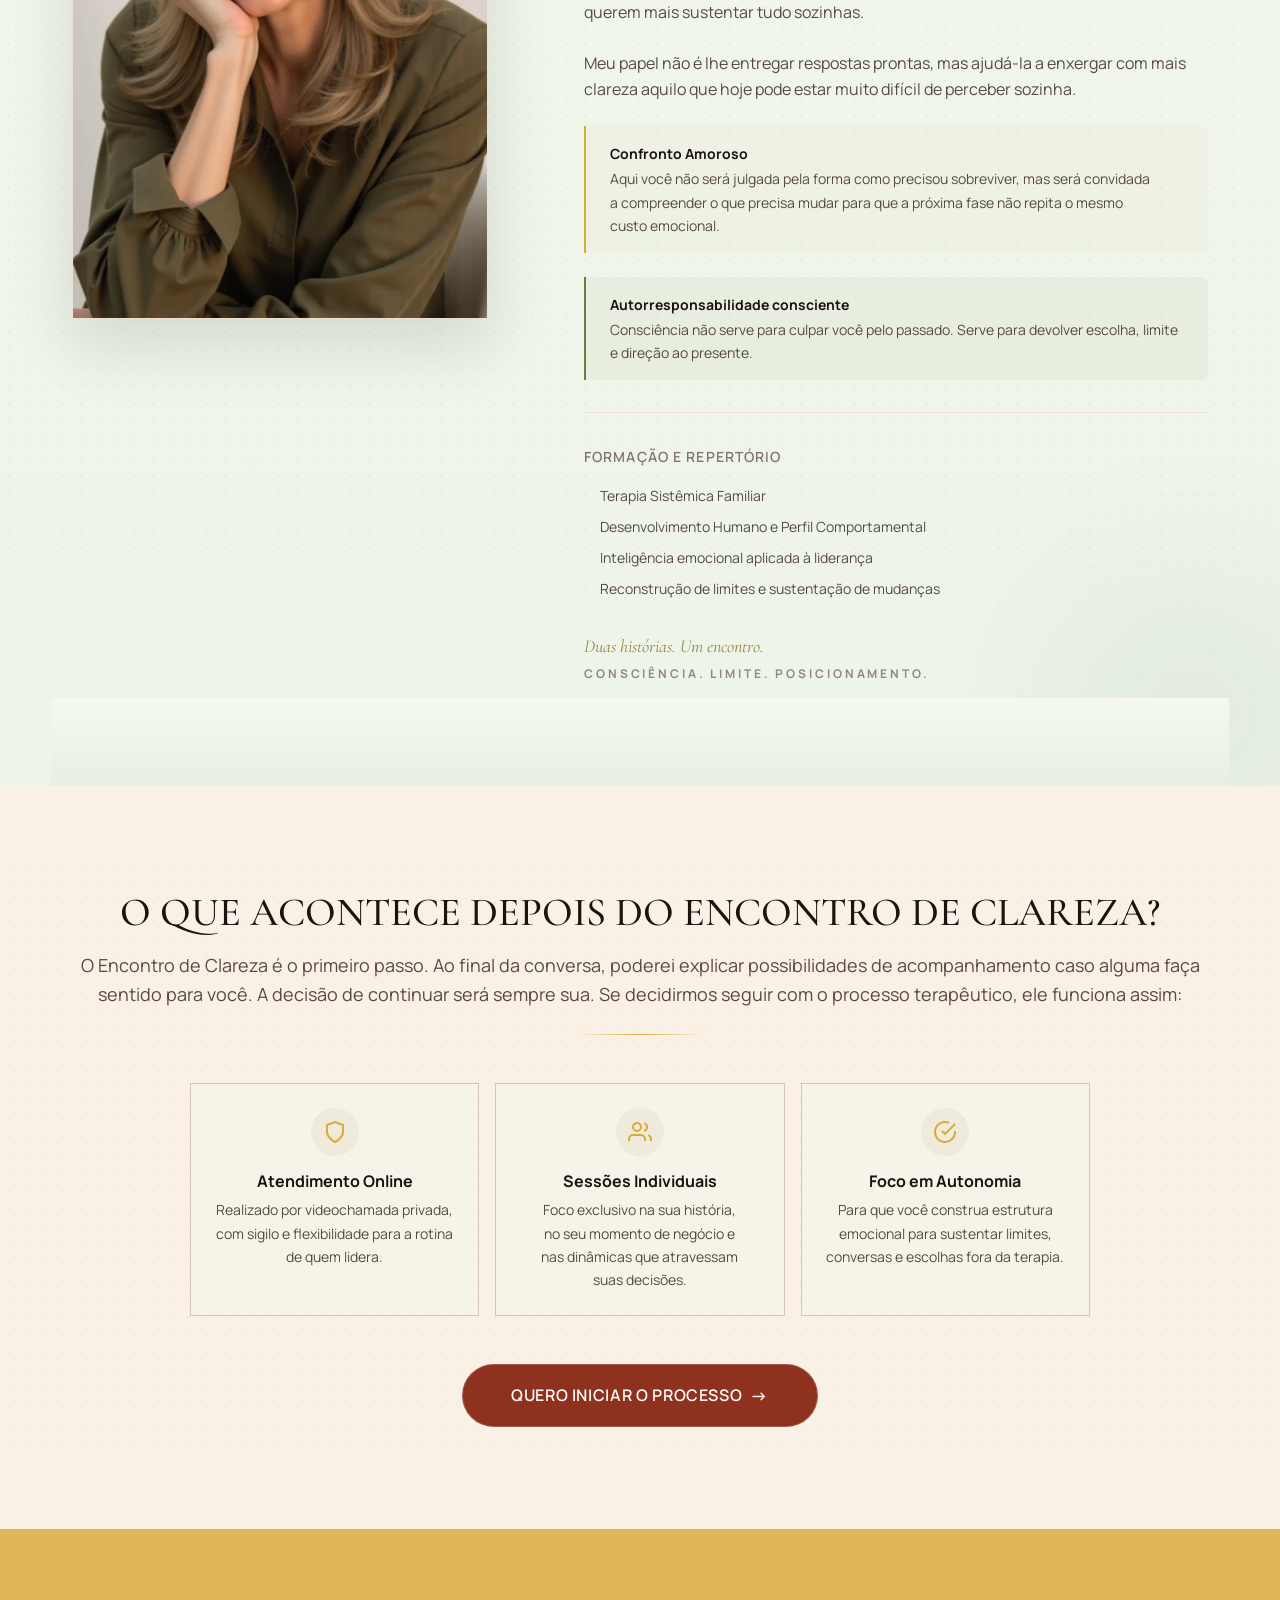
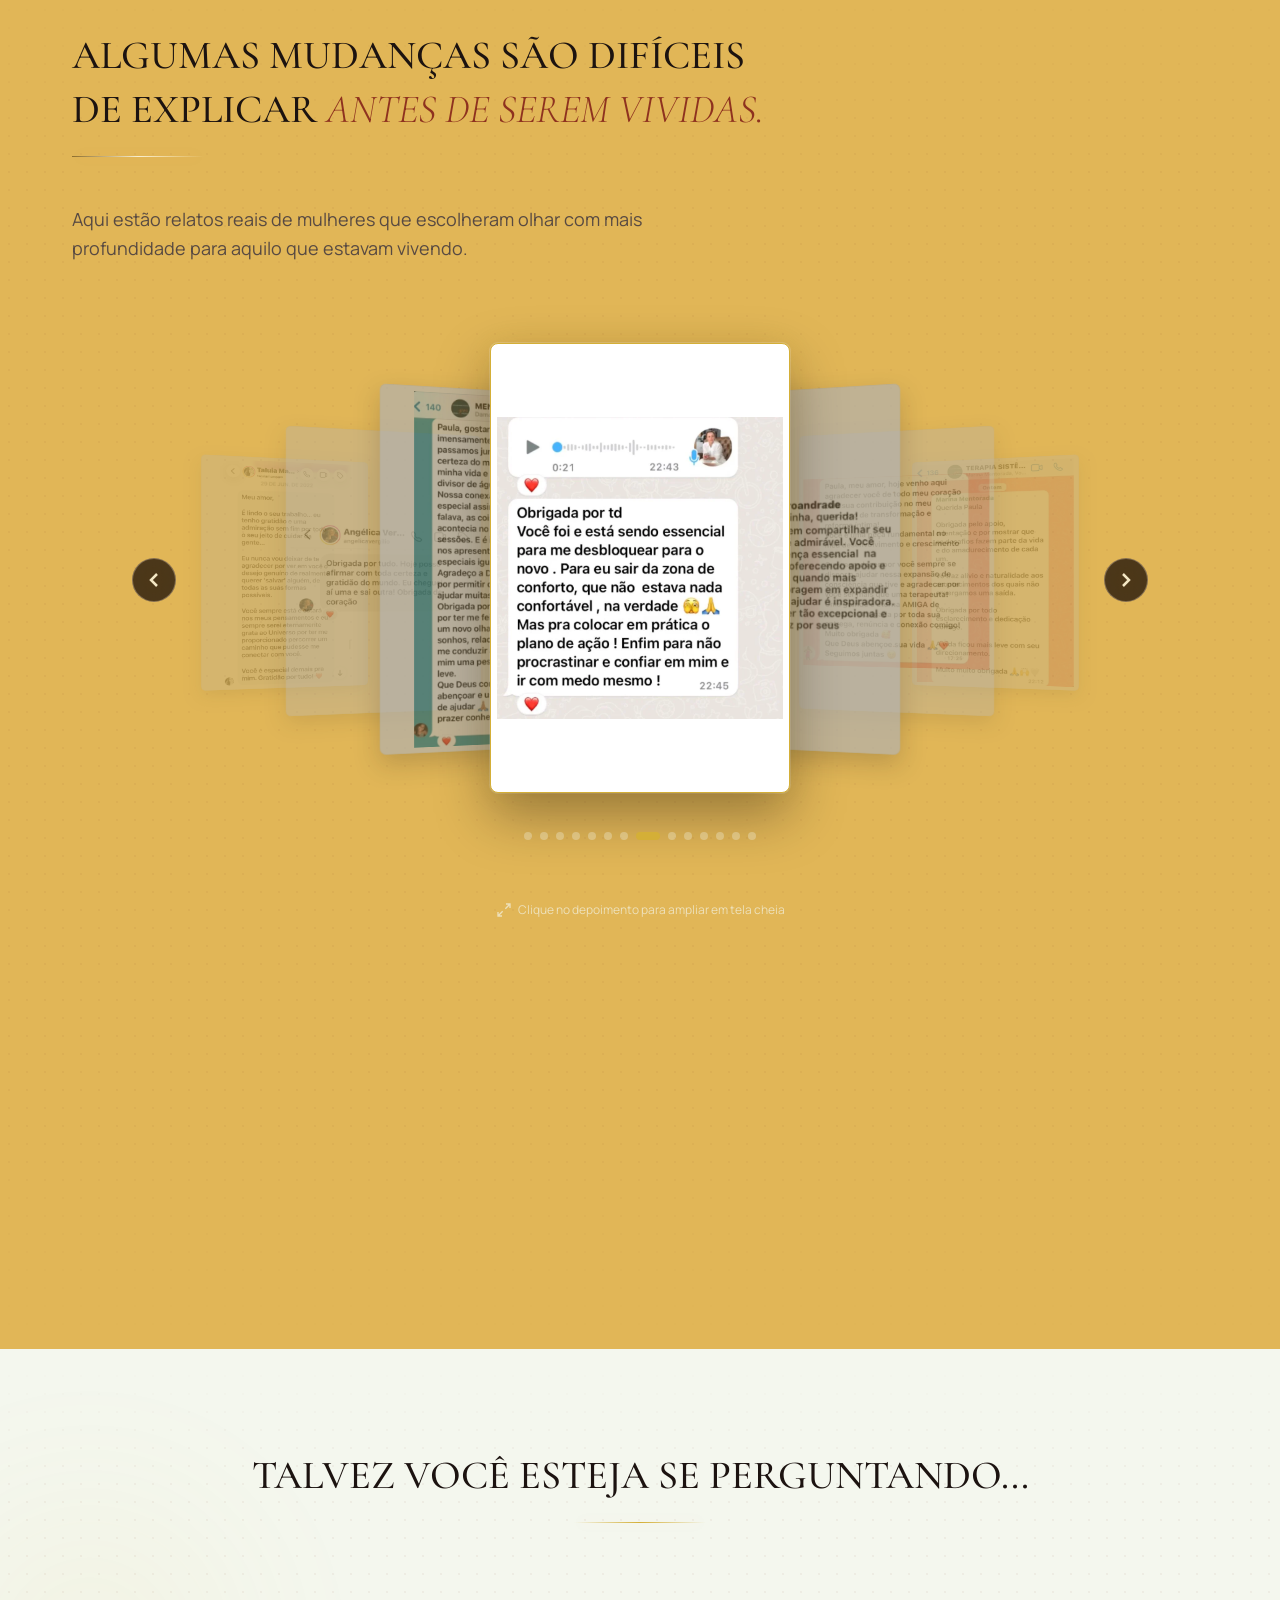
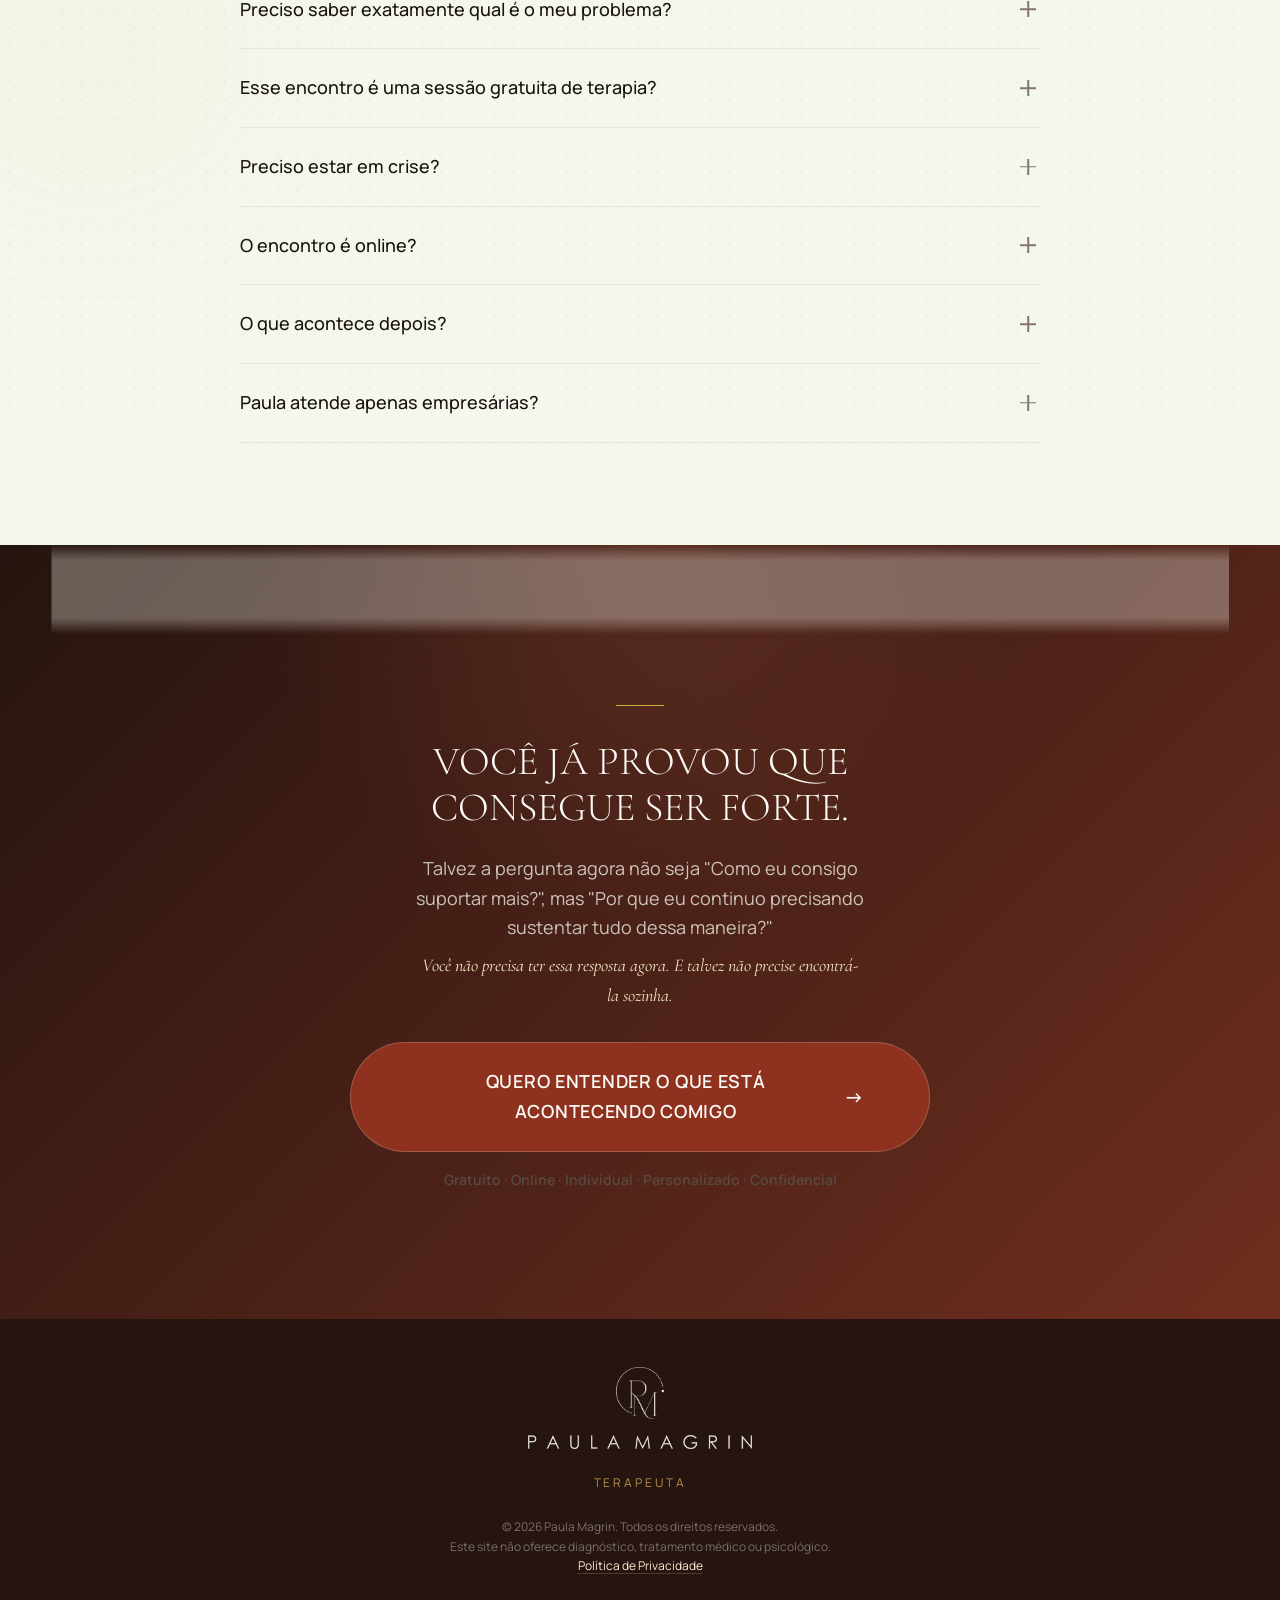
==== commit 95459fbc: "feat: adicionar foto sem fundo da Paula na secao Encontro de Clareza" ====
--- a/index.html
+++ b/index.html
@@ -398,32 +398,42 @@
             </p>
           </div>
 
-          <div class="sessao-clareza__card animate-on-scroll" style="background: var(--color-bg-primary); border: 1px solid var(--color-border); border-radius: var(--radius-xl); padding: var(--space-2xl); box-shadow: var(--shadow-md); margin-bottom: var(--space-3xl); text-align: center;">
-            <p style="font-size: var(--text-lg); line-height: var(--leading-normal); color: var(--color-text-secondary); margin-bottom: var(--space-xl); text-align: left; max-width: 680px; margin-inline: auto;">
-              Você não precisa chegar sabendo exatamente qual é o problema. Ela pode trazer uma relação, uma decisão, um conflito, um limite difícil de sustentar, uma situação que continua se repetindo ou simplesmente a sensação de que não quer continuar vivendo assim.<br><br>
-              <strong>Atenção:</strong> O encontro é gratuito, mas envolve tempo e disponibilidade profissional. Por isso, é destinado a mulheres que estão vivendo uma questão real e desejam olhar para ela com mais atenção. Não é uma "sessão gratuita de terapia". Se a intenção for apenas experimentar uma sessão sem interesse real, este não é o formato indicado.
-            </p>
-
-            <div style="display: flex; flex-wrap: wrap; justify-content: center; gap: var(--space-md); margin-bottom: var(--space-xl);">
-              <span class="trust-badge" style="background: rgba(212, 175, 55, 0.08); border-color: rgba(212, 175, 55, 0.2); font-weight: var(--weight-semibold); color: var(--color-text-primary); text-transform: uppercase;">
-                PRIMEIRA CONVERSA INDIVIDUAL E ONLINE
-              </span>
-              <span class="trust-badge" style="background: rgba(212, 175, 55, 0.08); border-color: rgba(212, 175, 55, 0.2); font-weight: var(--weight-semibold); color: var(--color-text-primary); text-transform: uppercase;">
-                ESPAÇO SEGURO E CONFIDENCIAL
-              </span>
-              <span class="trust-badge" style="background: rgba(212, 175, 55, 0.08); border-color: rgba(212, 175, 55, 0.2); font-weight: var(--weight-semibold); color: var(--color-text-primary); text-transform: uppercase;">
-                FOCO NO SEU MOMENTO ATUAL
-              </span>
-            </div>
-
-            <button class="btn-cta" data-open-modal data-cta-location="sessao-clareza" id="cta-clareza">
-              QUERO SOLICITAR MEU ENCONTRO DE CLAREZA
-              <span class="btn-cta__arrow" aria-hidden="true">→</span>
-            </button>
+          <div class="sessao-clareza__card animate-on-scroll">
+            <div class="sessao-clareza__layout">
+              <div class="sessao-clareza__media">
+                <img 
+                  src="images/fotos/paula-clareza-cutout.webp" 
+                  alt="Paula Magrin no Encontro de Clareza" 
+                  class="sessao-clareza__photo"
+                  width="796"
+                  height="1024"
+                  loading="lazy"
+                >
+              </div>
+              <div class="sessao-clareza__body">
+                <p class="sessao-clareza__intro-text">
+                  Você não precisa chegar sabendo exatamente qual é o problema. Ela pode trazer uma relação, uma decisão, um conflito, um limite difícil de sustentar, uma situação que continua se repetindo ou simplesmente a sensação de que não quer continuar vivendo assim.<br><br>
+                  <strong>Atenção:</strong> O encontro é gratuito, mas envolve tempo e disponibilidade profissional. Por isso, é destinado a mulheres que estão vivendo uma questão real e desejam olhar para ela com mais atenção. Não é uma "sessão gratuita de terapia". Se a intenção for apenas experimentar uma sessão sem interesse real, este não é o formato indicado.
+                </p>
+
+                <div class="sessao-clareza__badges-group">
+                  <span class="trust-badge">PRIMEIRA CONVERSA INDIVIDUAL E ONLINE</span>
+                  <span class="trust-badge">ESPAÇO SEGURO E CONFIDENCIAL</span>
+                  <span class="trust-badge">FOCO NO SEU MOMENTO ATUAL</span>
+                </div>
+
+                <div class="sessao-clareza__cta-wrap">
+                  <button class="btn-cta" data-open-modal data-cta-location="sessao-clareza" id="cta-clareza">
+                    QUERO SOLICITAR MEU ENCONTRO DE CLAREZA
+                    <span class="btn-cta__arrow" aria-hidden="true">→</span>
+                  </button>
+                </div>
+              </div>
+            </div>
           </div>
 
           <div class="sessao-clareza__fits animate-on-scroll" style="padding-top: var(--space-lg);">
-            <h3 style="font-family: var(--font-display); font-size: var(--text-2xl); text-align: center; margin-bottom: var(--space-xl); color: var(--color-text-primary);">A Encontro de Clareza faz sentido se você:</h3>
+            <h3 style="font-family: var(--font-display); font-size: var(--text-2xl); text-align: center; margin-bottom: var(--space-xl); color: var(--color-text-primary);">O Encontro de Clareza faz sentido se você:</h3>
             <div style="display: grid; gap: var(--space-md); max-width: 680px; margin-inline: auto;">
               <div style="background: rgba(251, 248, 244, 0.52); border: 1.5px solid var(--color-border-light); padding: var(--space-md) var(--space-lg); border-radius: var(--radius-md); border-color: rgba(212, 175, 55, 0.15);">
                 <h4 style="font-family: var(--font-body); font-size: var(--text-base); font-weight: var(--weight-bold); color: var(--color-text-primary); margin-bottom: var(--space-3xs);">Uma situação que continua se repetindo</h4>
--- a/css/sections.css
+++ b/css/sections.css
@@ -392,7 +392,7 @@
 }
 
 .sessao-clareza__inner {
-  max-width: var(--container-narrow);
+  max-width: 960px;
   margin-inline: auto;
 }
 
@@ -400,10 +400,70 @@
   background: rgba(250, 241, 230, 0.78) !important;
   border: 1px solid rgba(126, 59, 43, 0.28) !important;
   border-radius: 0 !important;
-  padding: var(--space-2xl);
+  padding: clamp(var(--space-lg), 3.5vw, var(--space-2xl)) !important;
   box-shadow: 0 12px 40px rgba(33, 24, 21, 0.08), 0 0 24px rgba(212, 175, 55, 0.06);
   margin-bottom: var(--space-3xl);
-  text-align: center;
+  overflow: hidden;
+  position: relative;
+}
+
+.sessao-clareza__layout {
+  display: grid;
+  grid-template-columns: minmax(260px, 340px) 1fr;
+  gap: clamp(var(--space-md), 3vw, var(--space-xl));
+  align-items: end;
+}
+
+.sessao-clareza__media {
+  display: flex;
+  justify-content: center;
+  align-items: flex-end;
+  margin-bottom: -1rem;
+}
+
+.sessao-clareza__photo {
+  width: 100%;
+  max-width: 330px;
+  height: auto;
+  display: block;
+  object-fit: contain;
+  filter: drop-shadow(0 14px 28px rgba(42, 35, 32, 0.12));
+}
+
+.sessao-clareza__body {
+  display: flex;
+  flex-direction: column;
+  align-items: flex-start;
+  text-align: left;
+  padding-bottom: var(--space-xs);
+}
+
+.sessao-clareza__intro-text {
+  font-size: var(--text-base);
+  line-height: var(--leading-normal);
+  color: var(--color-text-secondary);
+  margin-bottom: var(--space-lg);
+}
+
+.sessao-clareza__badges-group {
+  display: flex;
+  flex-wrap: wrap;
+  gap: var(--space-xs);
+  margin-bottom: var(--space-xl);
+}
+
+.sessao-clareza__badges-group .trust-badge {
+  background: rgba(212, 175, 55, 0.08);
+  border-color: rgba(212, 175, 55, 0.24);
+  font-weight: var(--weight-semibold);
+  color: var(--color-text-primary);
+  font-size: 0.72rem;
+  letter-spacing: 0.04em;
+  padding: 0.35rem 0.7rem;
+}
+
+.sessao-clareza__cta-wrap {
+  width: 100%;
 }
 
 .sessao-clareza__fits > div > div {
--- a/css/responsive.css
+++ b/css/responsive.css
@@ -167,6 +167,33 @@
   .testimonial-audio {
     padding: var(--space-md);
   }
+
+  .sessao-clareza__layout {
+    grid-template-columns: 1fr;
+    gap: var(--space-lg);
+    align-items: center;
+  }
+  .sessao-clareza__media {
+    margin-bottom: 0;
+  }
+  .sessao-clareza__photo {
+    max-width: 260px;
+    margin: 0 auto;
+  }
+  .sessao-clareza__body {
+    align-items: center;
+    text-align: center;
+  }
+  .sessao-clareza__intro-text {
+    text-align: left;
+  }
+  .sessao-clareza__badges-group {
+    justify-content: center;
+  }
+  .sessao-clareza__cta-wrap {
+    display: flex;
+    justify-content: center;
+  }
 }
 
 /* ─── Tablet (≥ 640px) ─── */
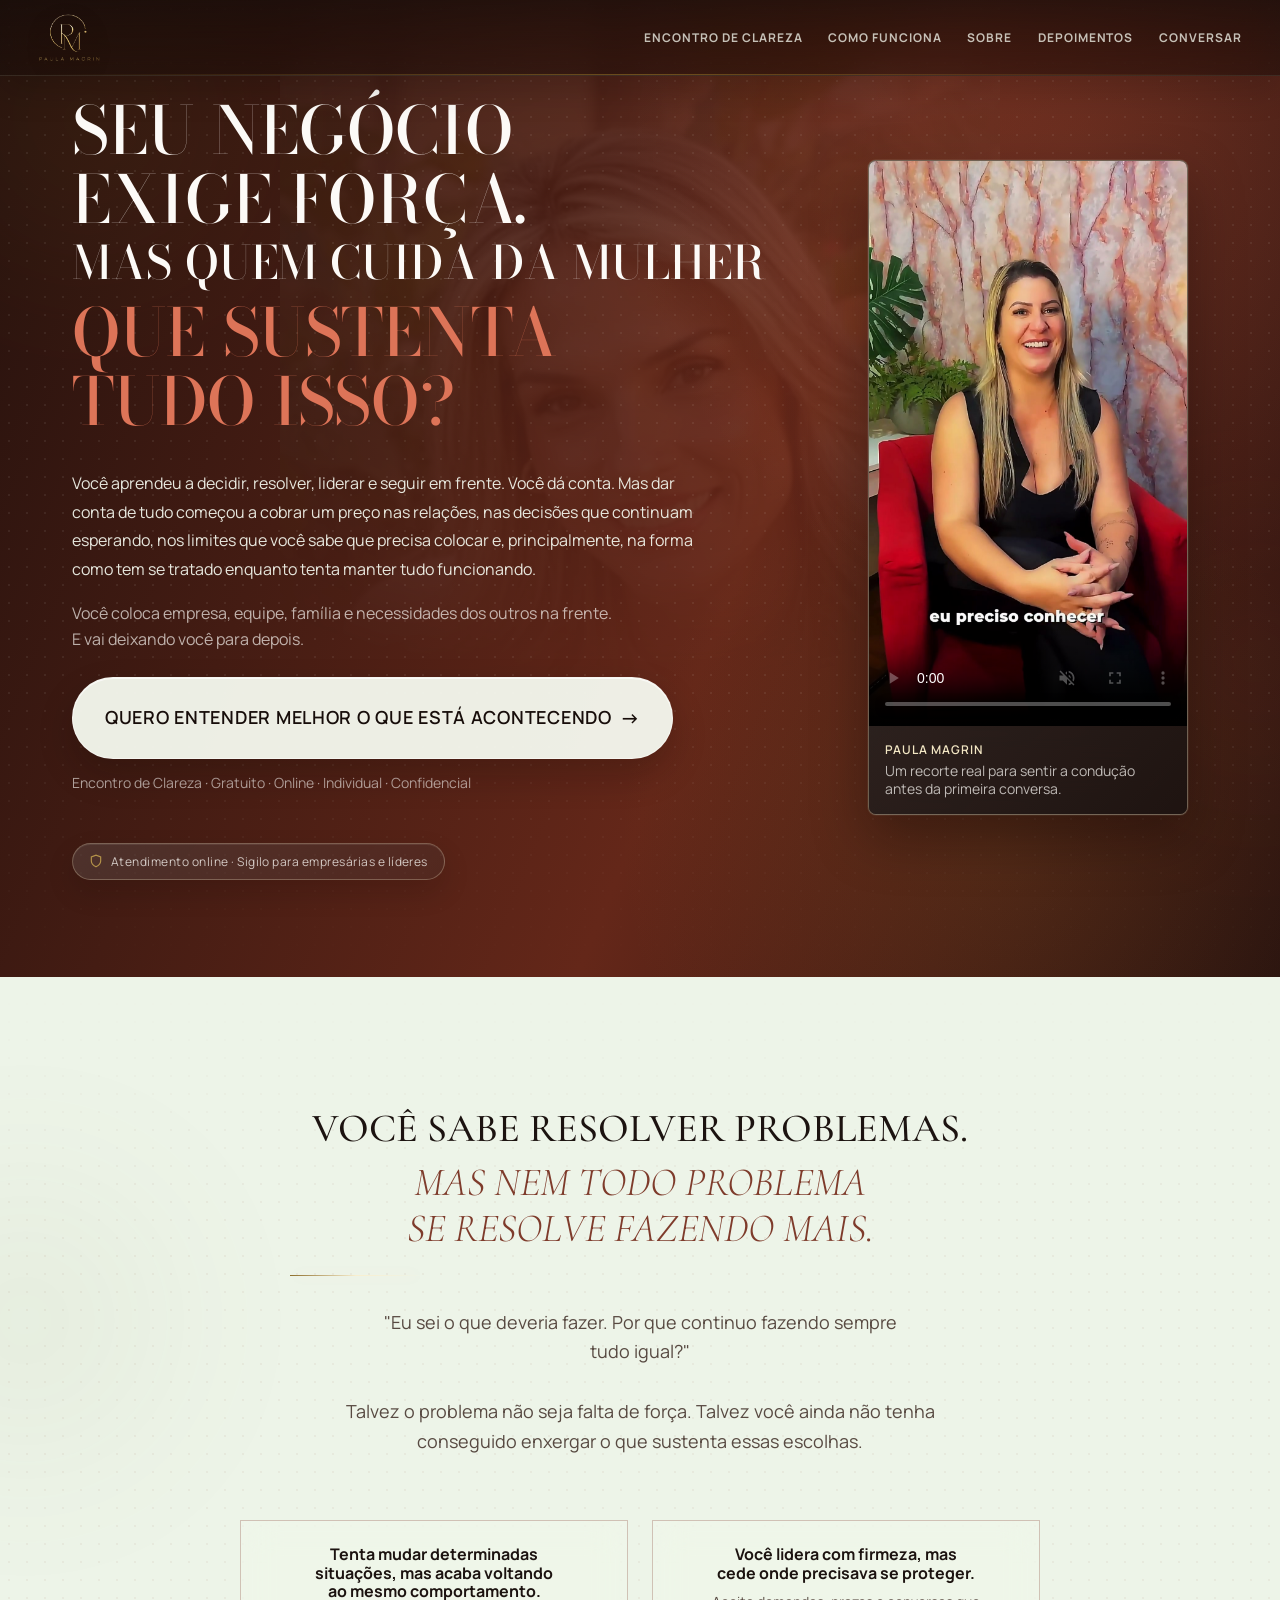
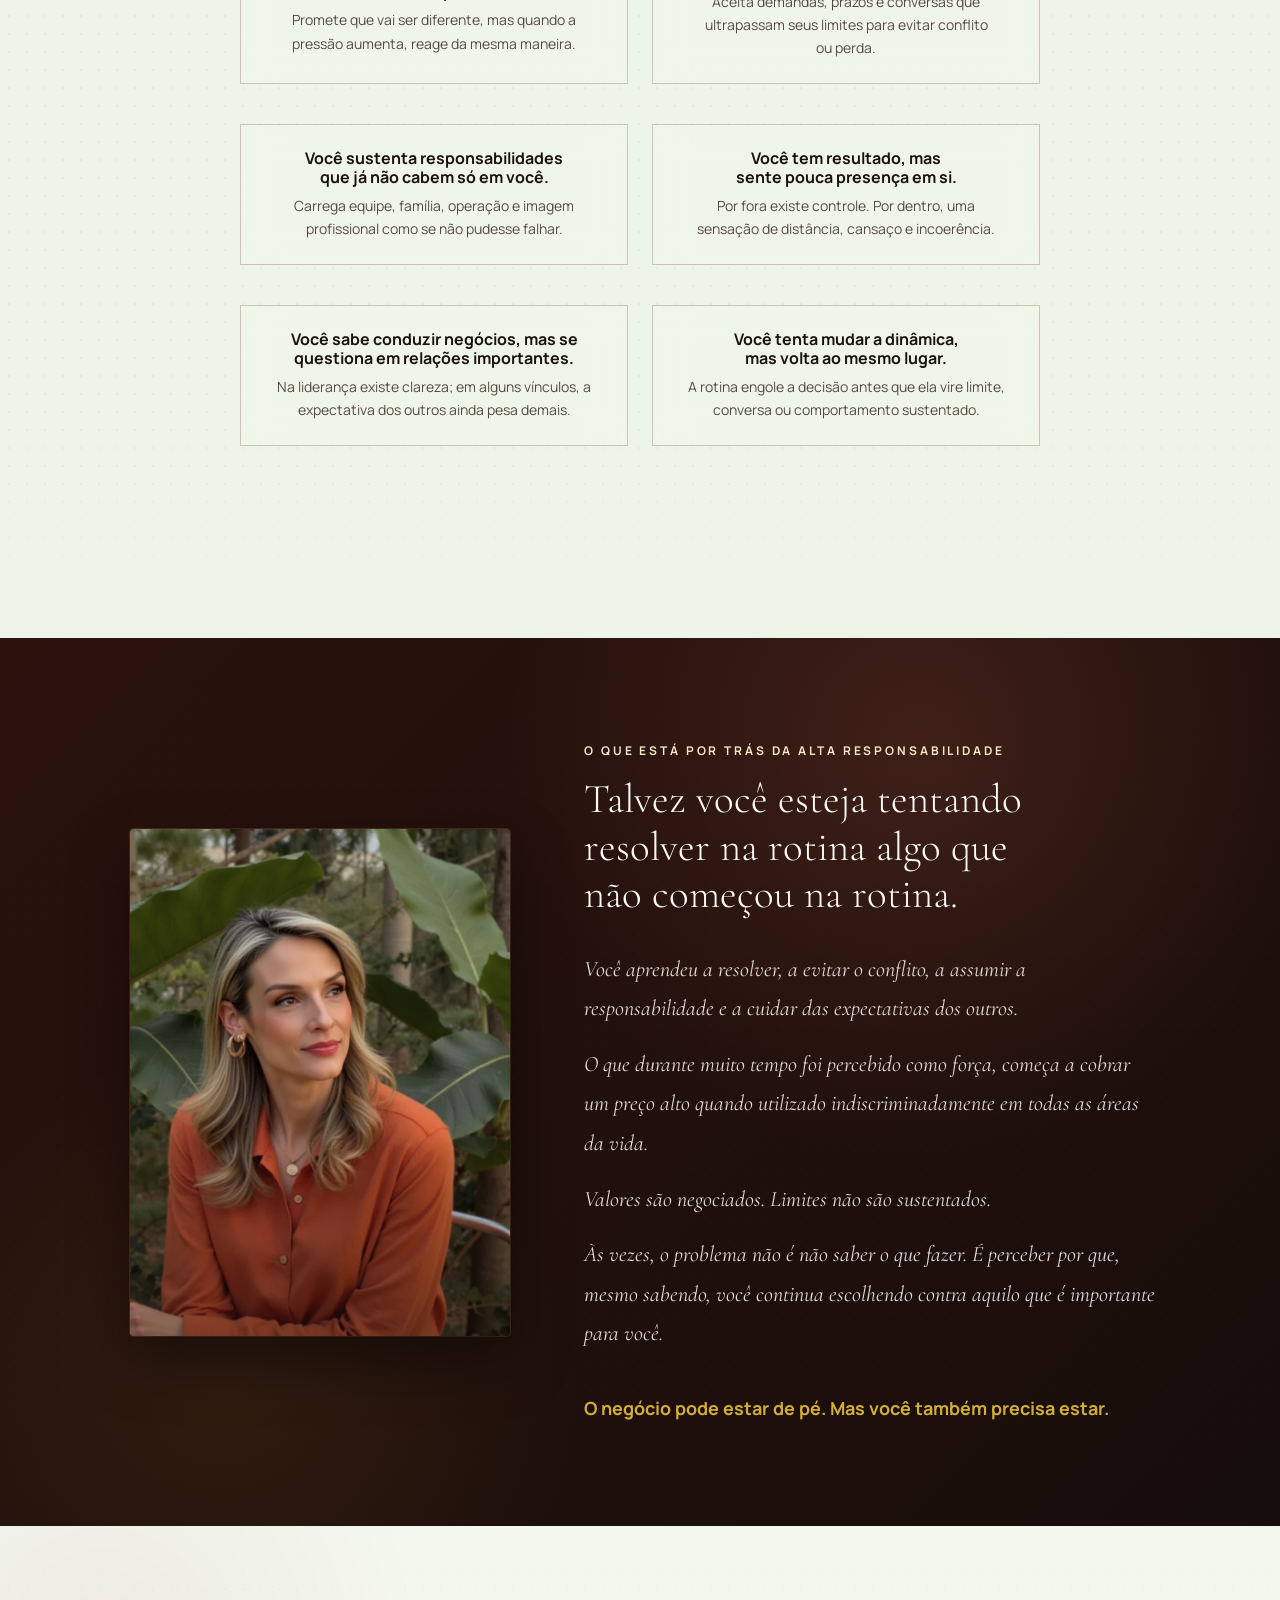
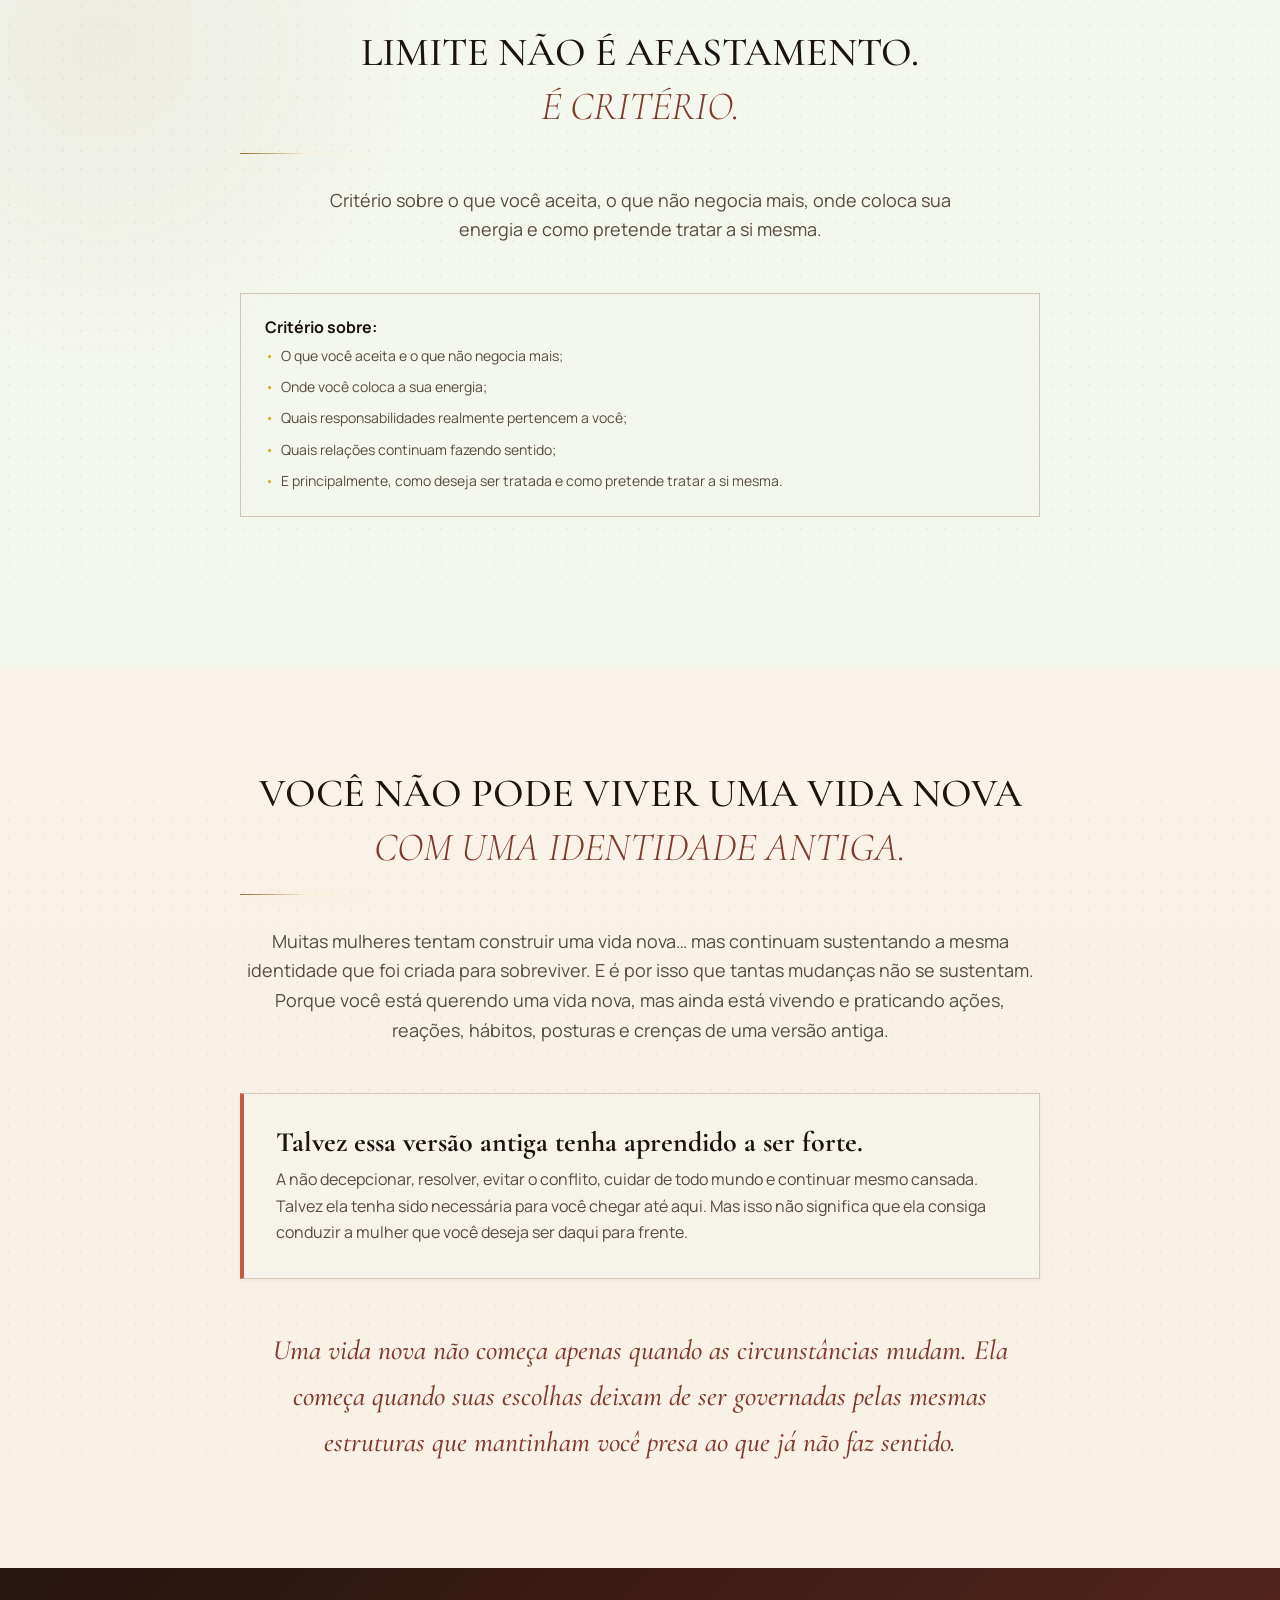
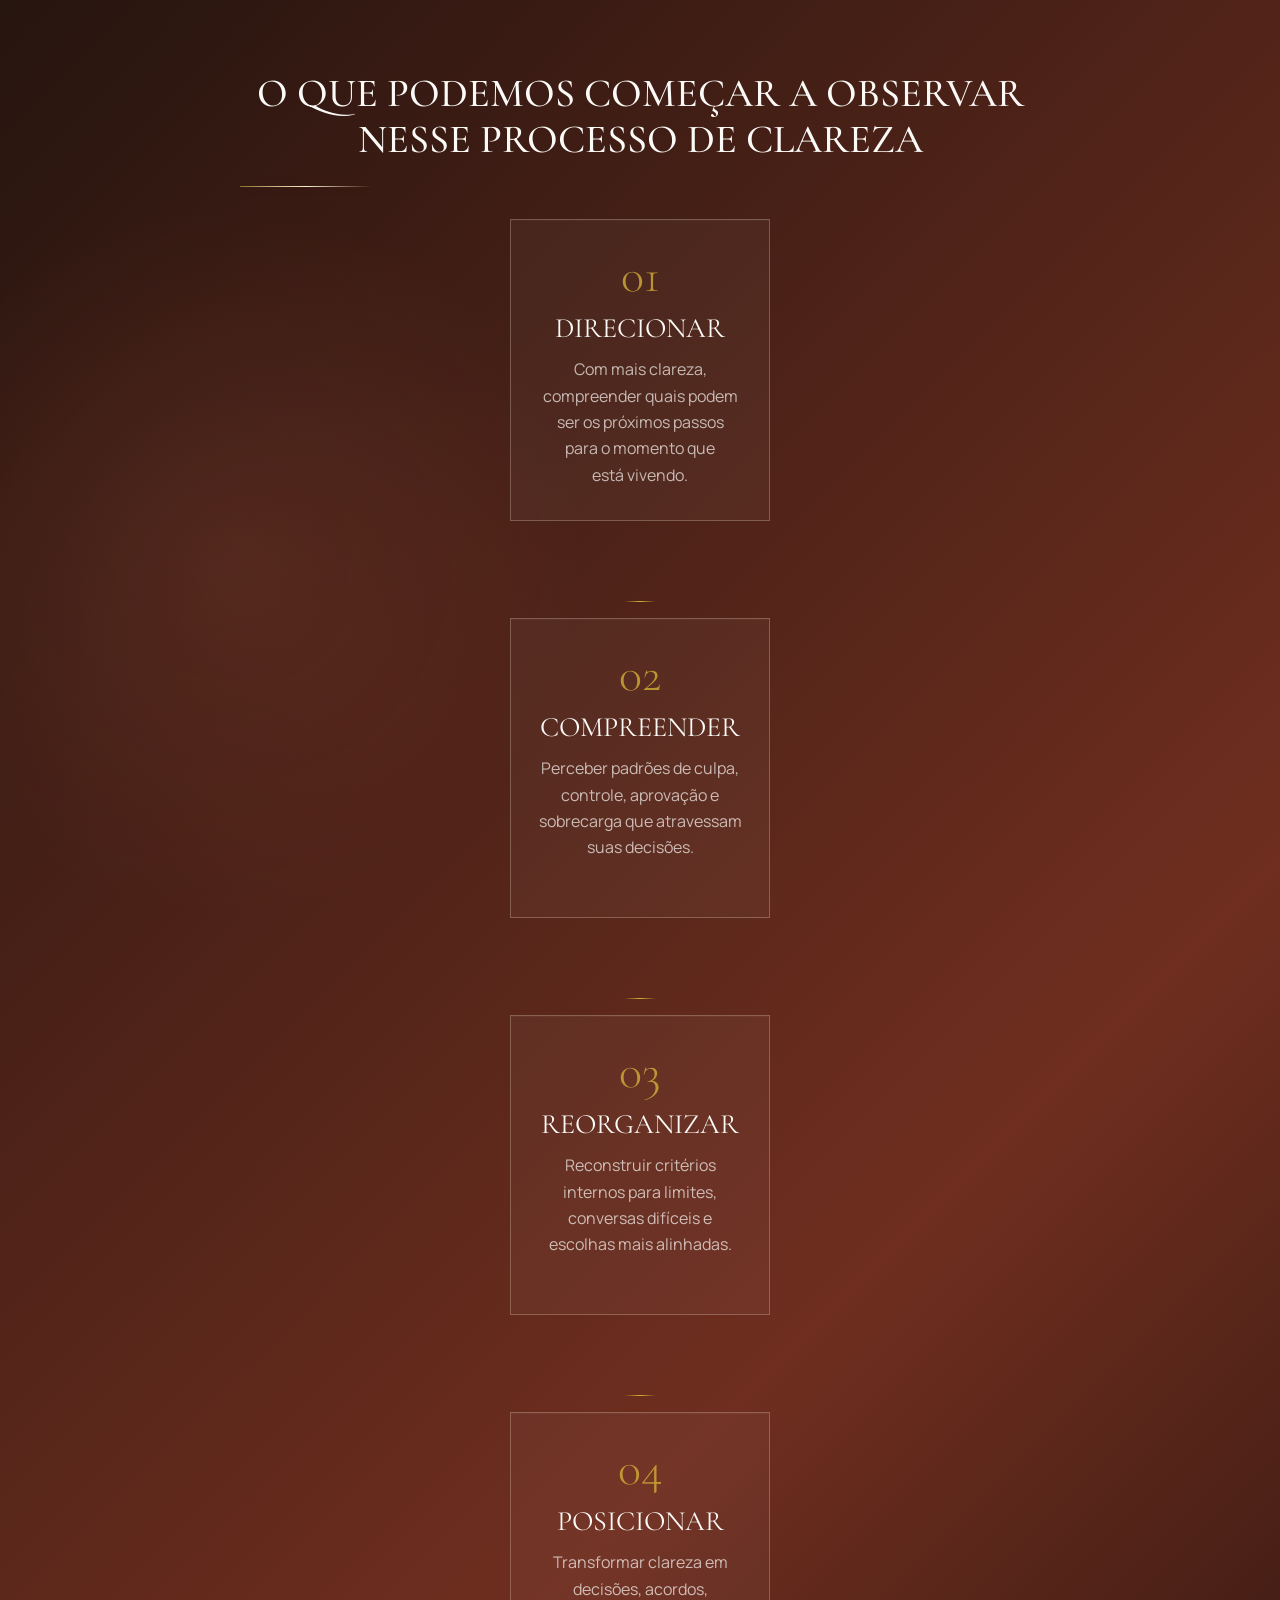
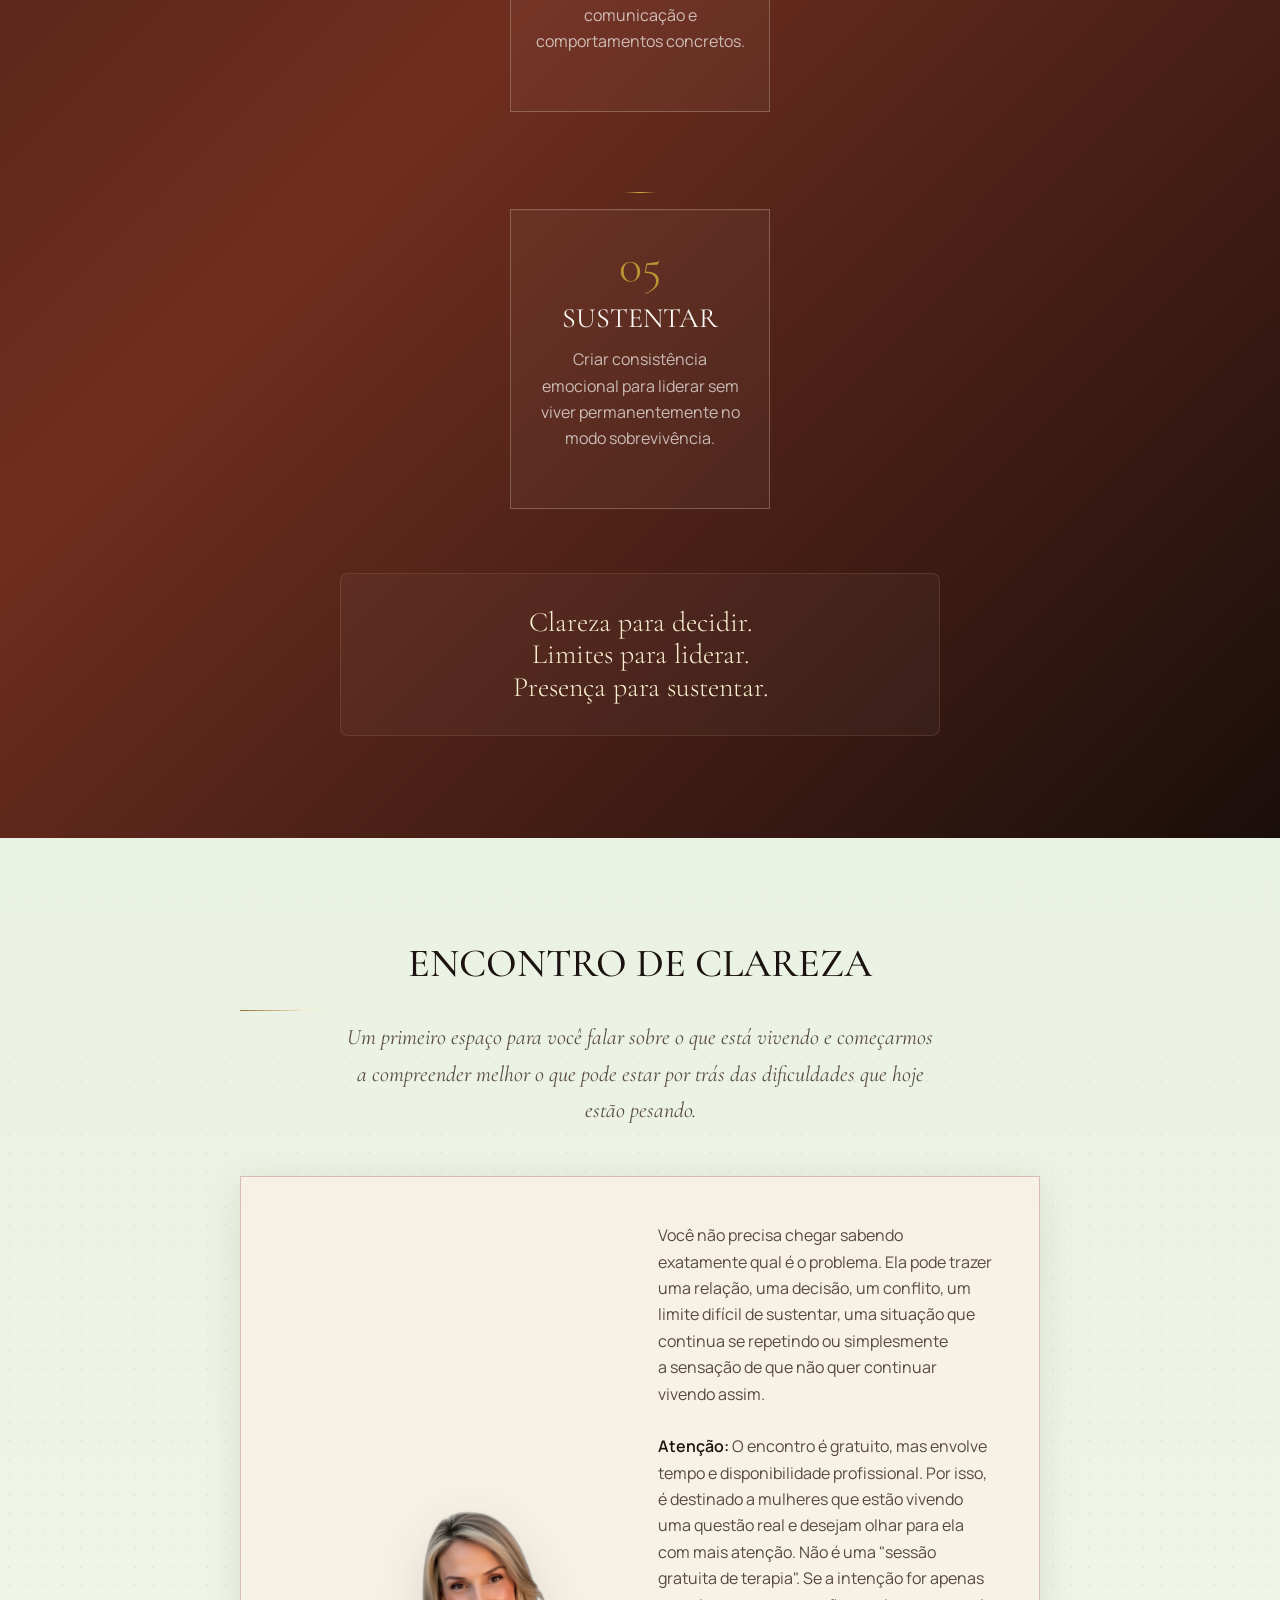
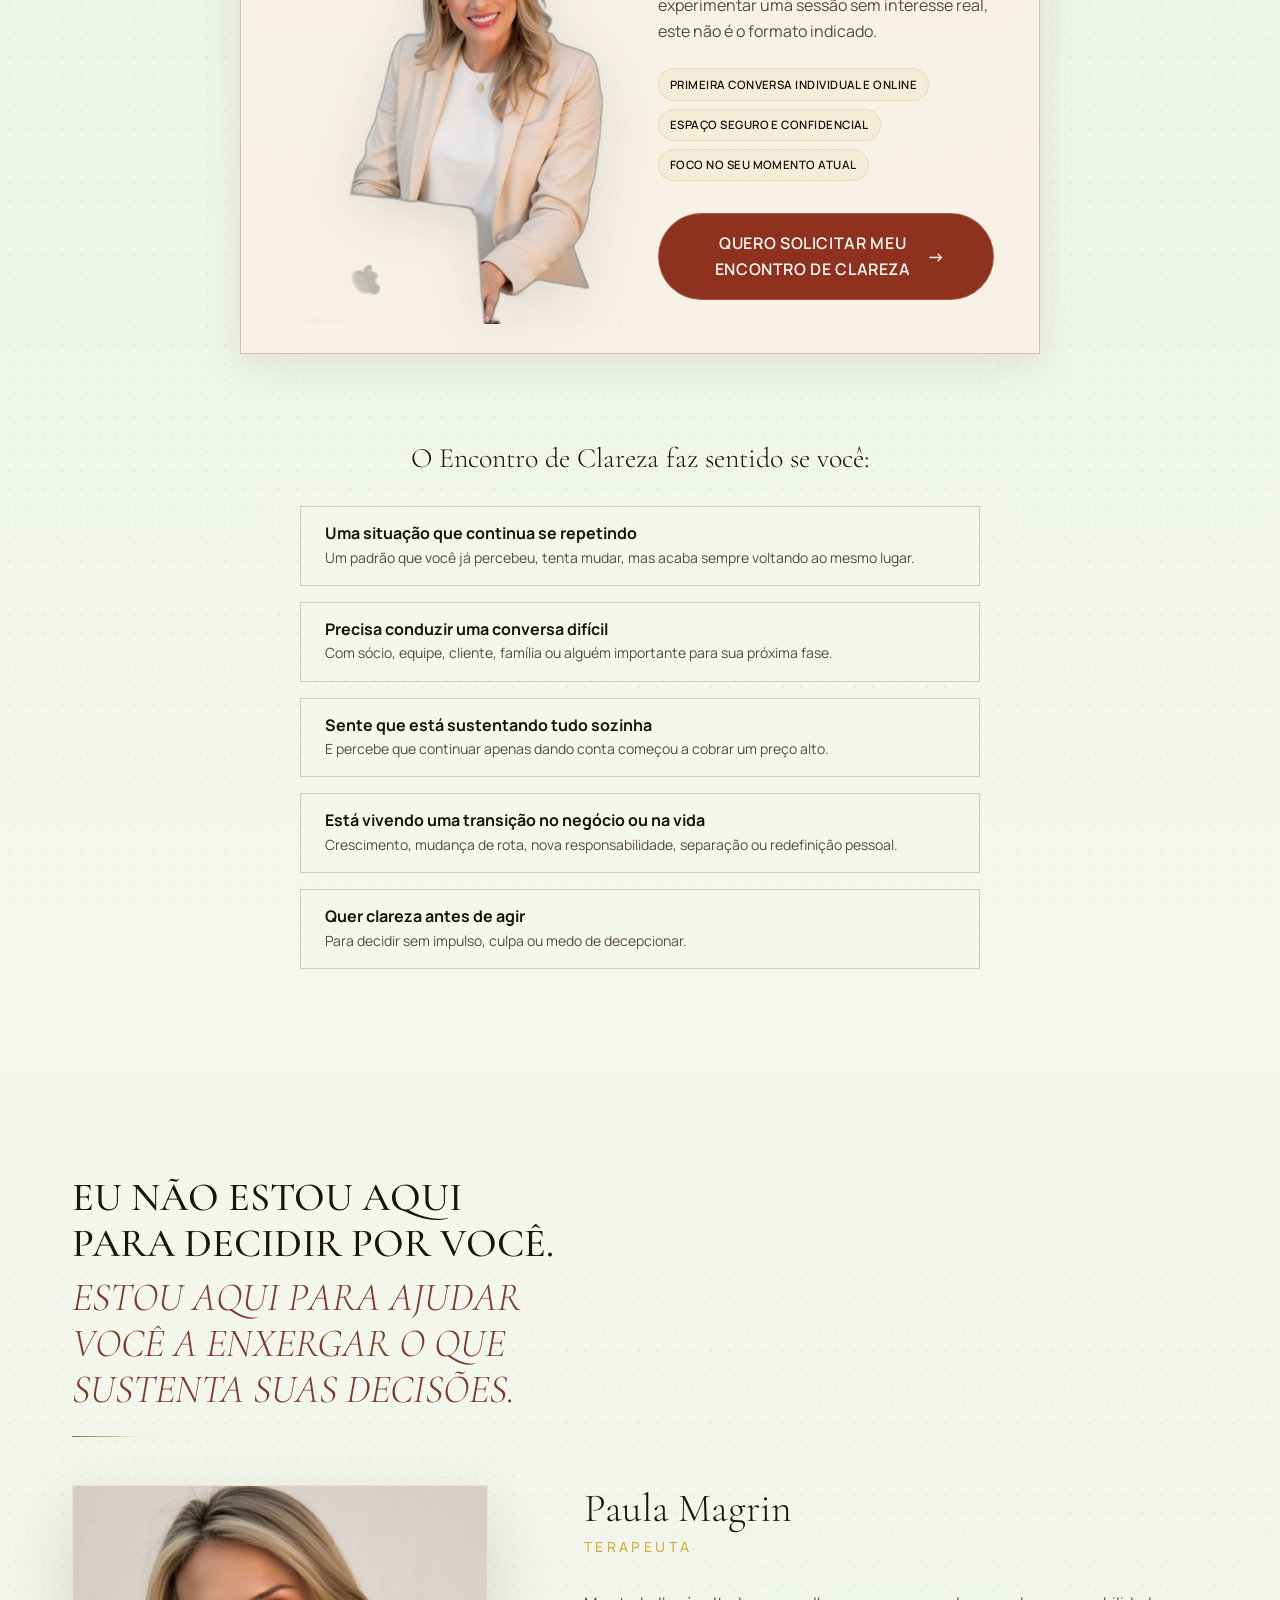
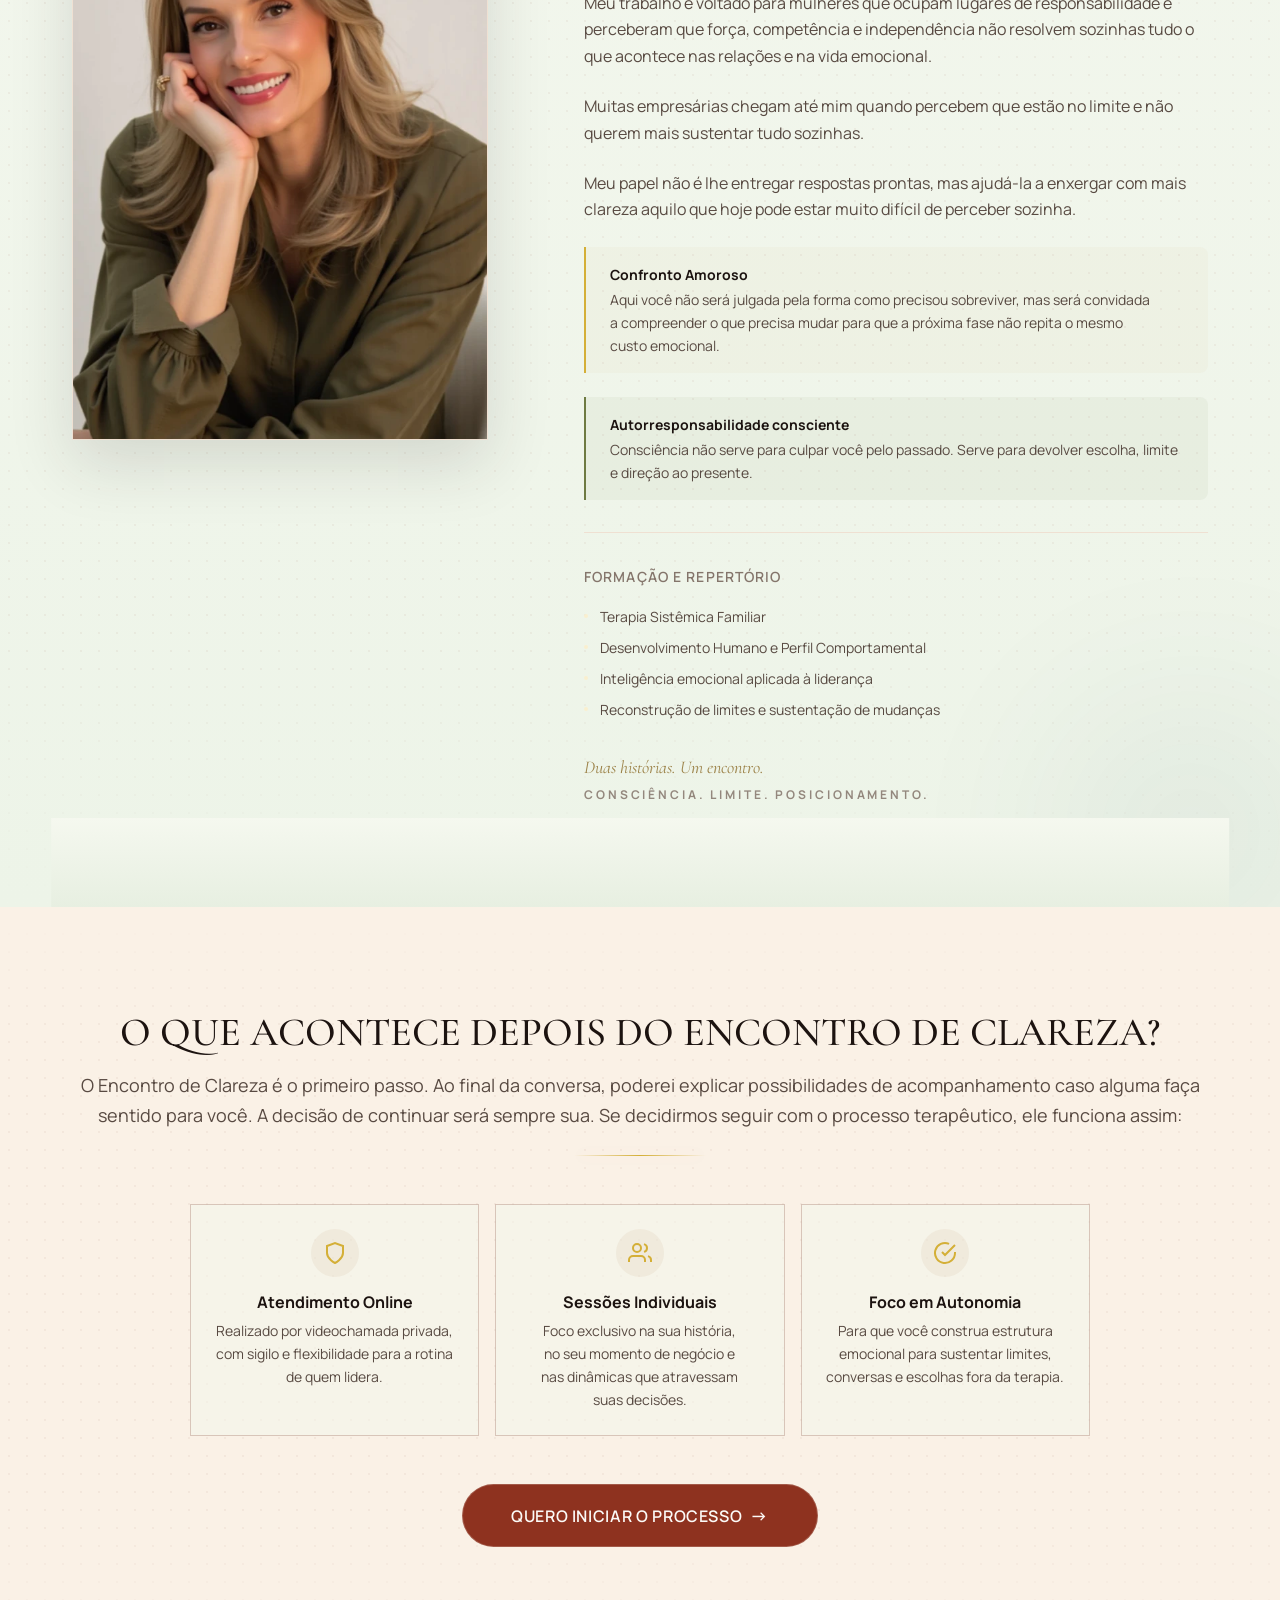
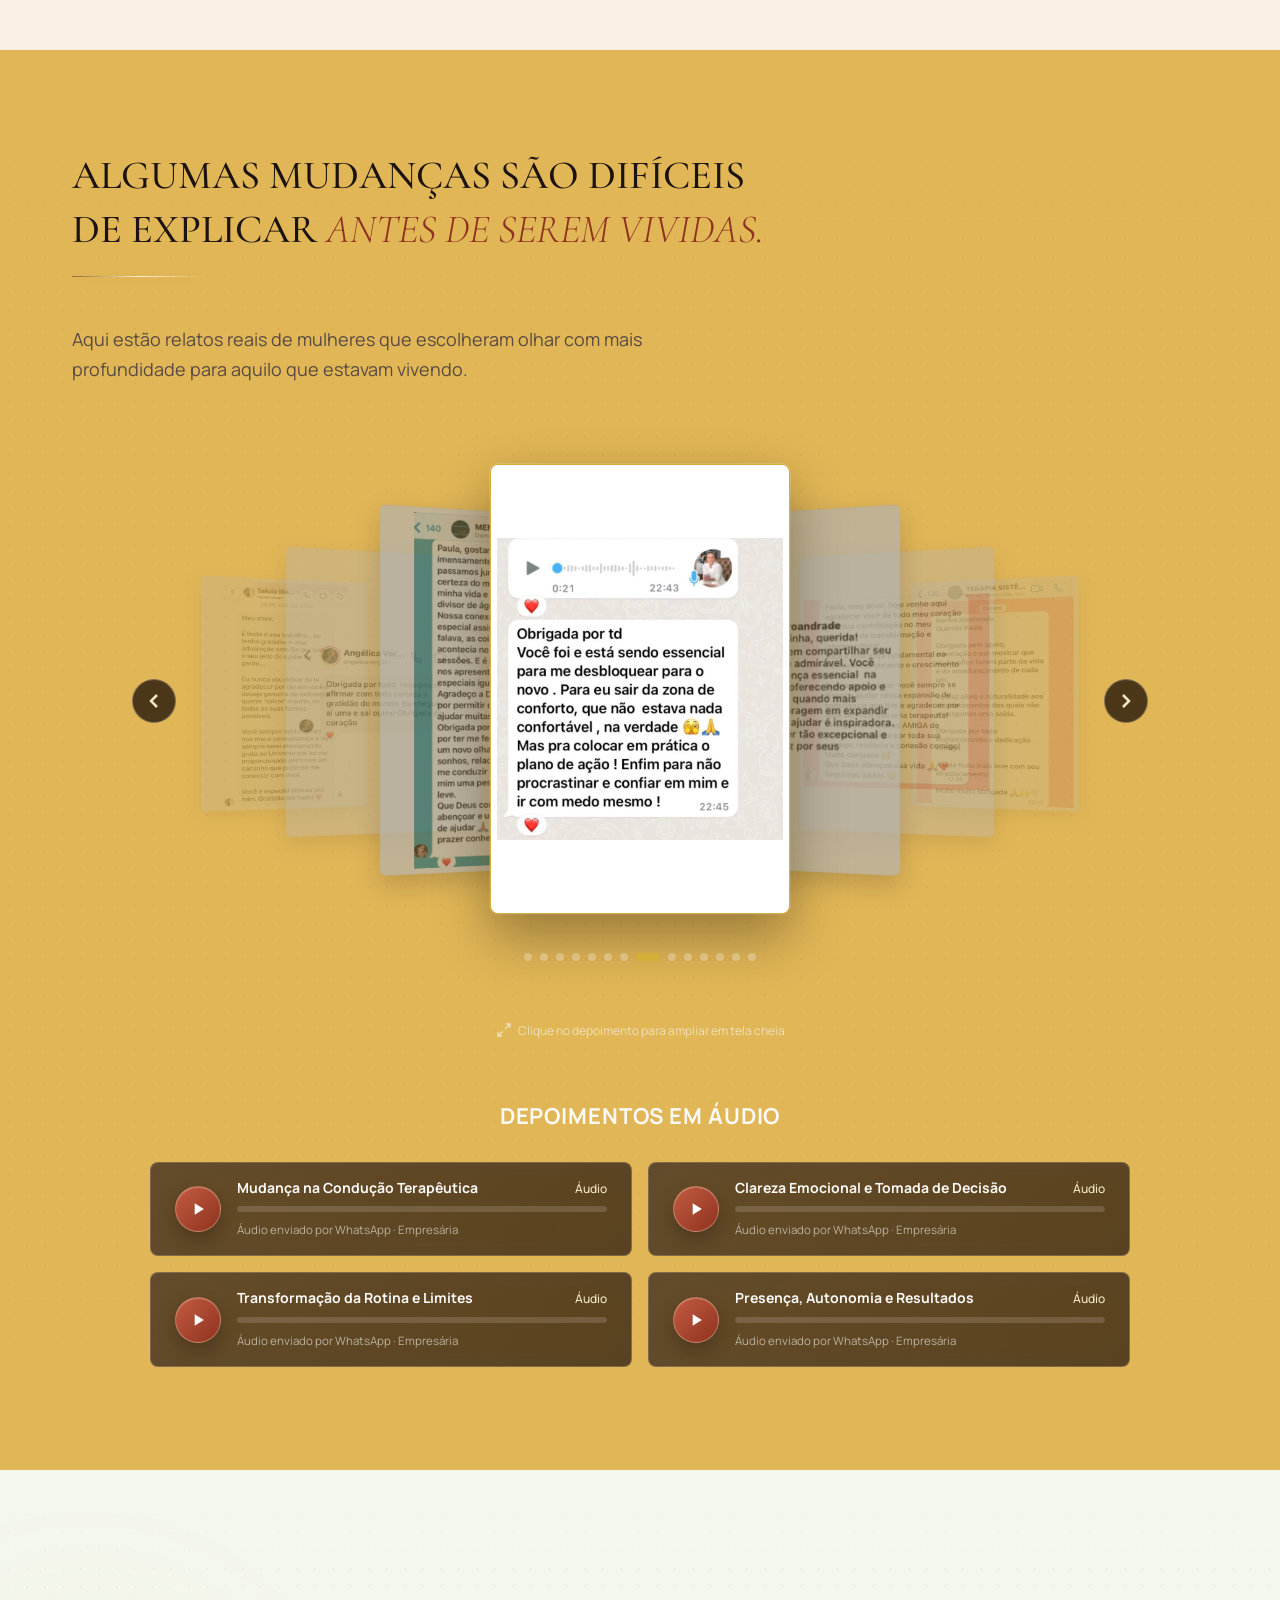
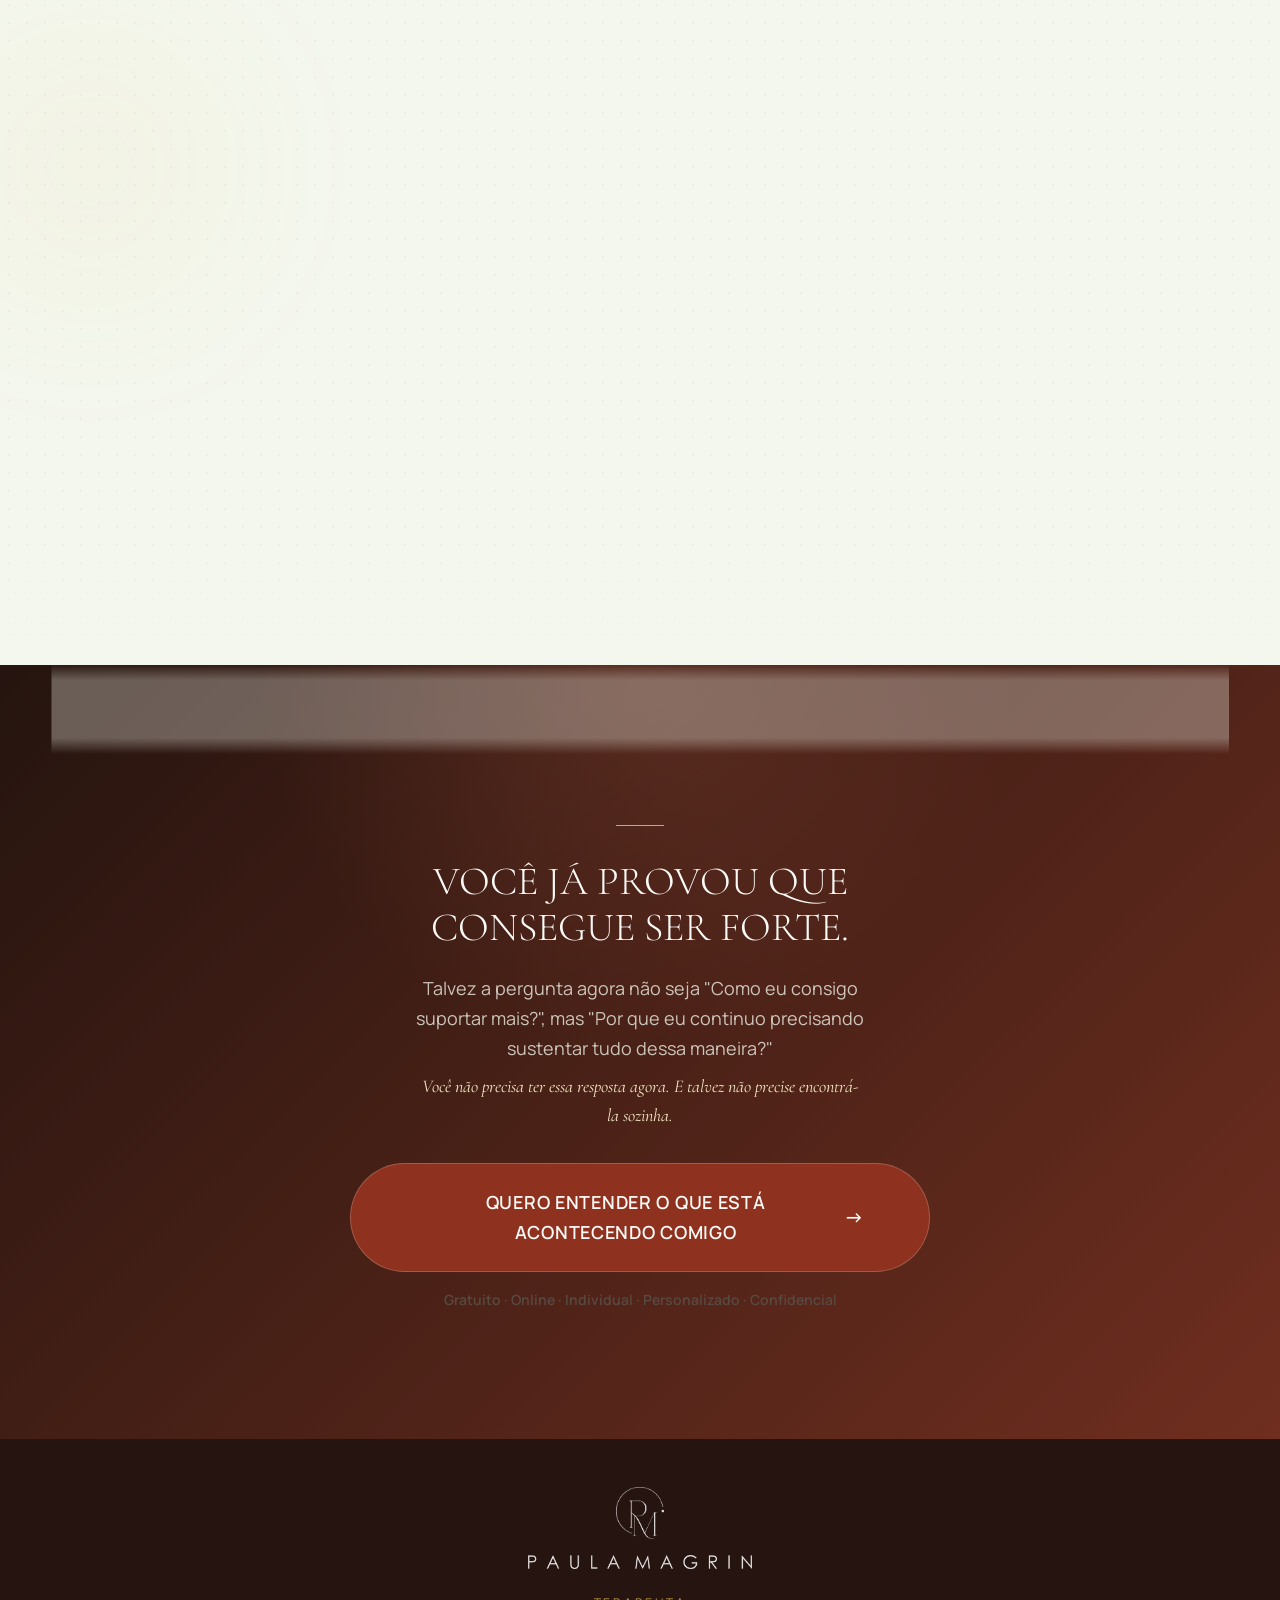
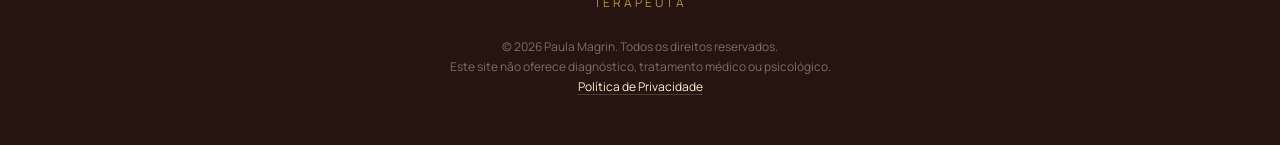
==== commit ebc946de: "feat: adicionar foto da Paula na secao A Raiz (O que esta por tras da alta responsabilidade)" ====
--- a/index.html
+++ b/index.html
@@ -228,22 +228,36 @@
          ═══════════════════════════════════════════════ -->
     <section class="raiz section" id="a-raiz" aria-label="A raiz do problema">
       <div class="container">
-        <div class="raiz__inner animate-on-scroll">
-          <p class="raiz__kicker" style="font-size: var(--text-xs); font-weight: var(--weight-bold); letter-spacing: var(--tracking-widest); text-transform: uppercase; color: var(--color-gold-light); margin-bottom: var(--space-md);">O QUE ESTÁ POR TRÁS DA ALTA RESPONSABILIDADE</p>
-          <h2 class="raiz__headline" style="font-family: var(--font-display); font-size: var(--text-3xl); line-height: var(--leading-tight); color: var(--color-text-inverse); margin-bottom: var(--space-xl);">
-            Talvez você esteja tentando resolver na rotina algo que não começou na rotina.
-          </h2>
-
-          <div class="raiz__manifesto" style="font-family: var(--font-display); font-size: var(--text-xl); font-style: italic; color: rgba(250, 247, 243, 0.85); line-height: var(--leading-relaxed); margin-bottom: var(--space-2xl); text-align: left; max-width: 680px; margin-inline: auto;">
-            <p style="margin-bottom: var(--space-md);">Você aprendeu a resolver, a evitar o conflito, a assumir a responsabilidade e a cuidar das expectativas dos outros.</p>
-            <p style="margin-bottom: var(--space-md);">O que durante muito tempo foi percebido como força, começa a cobrar um preço alto quando utilizado indiscriminadamente em todas as áreas da vida.</p>
-            <p style="margin-bottom: var(--space-md);">Valores são negociados. Limites não são sustentados.</p>
-            <p style="margin-bottom: var(--space-md);">Às vezes, o problema não é não saber o que fazer. É perceber por que, mesmo sabendo, você continua escolhendo contra aquilo que é importante para você.</p>
-          </div>
-
-          <p class="raiz__footer-text" style="font-family: var(--font-body); font-size: var(--text-lg); font-weight: var(--weight-bold); color: var(--color-gold); margin-top: var(--space-lg);">
-            O negócio pode estar de pé. Mas você também precisa estar.
-          </p>
+        <div class="raiz__grid animate-on-scroll">
+          <div class="raiz__media">
+            <div class="raiz__image-frame">
+              <img 
+                src="images/fotos/paula-raiz.webp" 
+                alt="Paula Magrin, reflexão sobre liderança e limites" 
+                class="raiz__image"
+                width="655"
+                height="1016"
+                loading="lazy"
+              >
+            </div>
+          </div>
+          <div class="raiz__content">
+            <p class="raiz__kicker">O QUE ESTÁ POR TRÁS DA ALTA RESPONSABILIDADE</p>
+            <h2 class="raiz__headline">
+              Talvez você esteja tentando resolver na rotina algo que não começou na rotina.
+            </h2>
+
+            <div class="raiz__manifesto">
+              <p>Você aprendeu a resolver, a evitar o conflito, a assumir a responsabilidade e a cuidar das expectativas dos outros.</p>
+              <p>O que durante muito tempo foi percebido como força, começa a cobrar um preço alto quando utilizado indiscriminadamente em todas as áreas da vida.</p>
+              <p>Valores são negociados. Limites não são sustentados.</p>
+              <p>Às vezes, o problema não é não saber o que fazer. É perceber por que, mesmo sabendo, você continua escolhendo contra aquilo que é importante para você.</p>
+            </div>
+
+            <p class="raiz__footer-text">
+              O negócio pode estar de pé. Mas você também precisa estar.
+            </p>
+          </div>
         </div>
       </div>
     </section>
--- a/css/sections.css
+++ b/css/sections.css
@@ -258,20 +258,81 @@
 
 .raiz {
   background:
-    radial-gradient(circle at 72% 12%, rgba(221, 116, 88, 0.12), transparent 22rem),
+    radial-gradient(circle at 72% 12%, rgba(221, 116, 88, 0.16), transparent 26rem),
+    radial-gradient(circle at 18% 85%, rgba(212, 175, 55, 0.08), transparent 22rem),
     linear-gradient(135deg, #2A120D 0%, #170D0A 100%);
   color: var(--color-text-inverse);
-  text-align: center;
   position: relative;
   overflow: hidden;
   padding-block: var(--section-py);
 }
 
-.raiz__inner {
-  max-width: var(--container-text);
-  margin-inline: auto;
-  position: relative;
-  z-index: 2;
+.raiz__grid {
+  display: grid;
+  grid-template-columns: minmax(300px, 400px) 1fr;
+  gap: clamp(var(--space-xl), 5vw, var(--space-3xl));
+  align-items: center;
+  max-width: 1040px;
+  margin-inline: auto;
+  text-align: left;
+}
+
+.raiz__media {
+  display: flex;
+  justify-content: center;
+}
+
+.raiz__image-frame {
+  position: relative;
+  width: 100%;
+  max-width: 380px;
+  aspect-ratio: 3 / 4;
+  border-radius: var(--radius-sm);
+  overflow: hidden;
+  box-shadow: 0 24px 60px rgba(0, 0, 0, 0.45), 0 0 0 1px rgba(221, 116, 88, 0.22);
+}
+
+.raiz__image-frame::after {
+  content: '';
+  position: absolute;
+  inset: 0;
+  pointer-events: none;
+  background: linear-gradient(to top, rgba(23, 13, 10, 0.45) 0%, transparent 40%);
+}
+
+.raiz__image {
+  width: 100%;
+  height: 100%;
+  object-fit: cover;
+  object-position: center 20%;
+  display: block;
+  transition: transform 0.6s ease;
+}
+
+.raiz__image-frame:hover .raiz__image {
+  transform: scale(1.02);
+}
+
+.raiz__content {
+  display: flex;
+  flex-direction: column;
+}
+
+.raiz__kicker {
+  font-size: var(--text-xs);
+  font-weight: var(--weight-bold);
+  letter-spacing: var(--tracking-widest);
+  text-transform: uppercase;
+  color: var(--color-gold-light);
+  margin-bottom: var(--space-md);
+}
+
+.raiz__headline {
+  font-family: var(--font-display);
+  font-size: clamp(1.85rem, 3.2vw, 2.65rem);
+  line-height: var(--leading-tight);
+  color: var(--color-text-inverse);
+  margin-bottom: var(--space-xl);
 }
 
 .raiz__manifesto p {
@@ -279,7 +340,7 @@
   font-size: var(--text-xl);
   font-style: italic;
   line-height: var(--leading-relaxed);
-  color: rgba(250, 247, 243, 0.85);
+  color: rgba(250, 247, 243, 0.88);
   margin-bottom: var(--space-md);
 }
 
@@ -287,7 +348,7 @@
   font-family: var(--font-body);
   font-size: var(--text-lg);
   font-weight: var(--weight-bold);
-  color: var(--color-gold-light);
+  color: var(--color-gold);
   margin-top: var(--space-lg);
 }
 
--- a/css/responsive.css
+++ b/css/responsive.css
@@ -194,6 +194,27 @@
     display: flex;
     justify-content: center;
   }
+
+  .raiz__grid {
+    grid-template-columns: 1fr;
+    gap: var(--space-xl);
+    text-align: center;
+  }
+  .raiz__media {
+    order: -1;
+  }
+  .raiz__image-frame {
+    max-width: 270px;
+    margin-inline: auto;
+  }
+  .raiz__content {
+    align-items: center;
+  }
+  .raiz__manifesto {
+    text-align: left;
+    max-width: 520px;
+    margin-inline: auto;
+  }
 }
 
 /* ─── Tablet (≥ 640px) ─── */
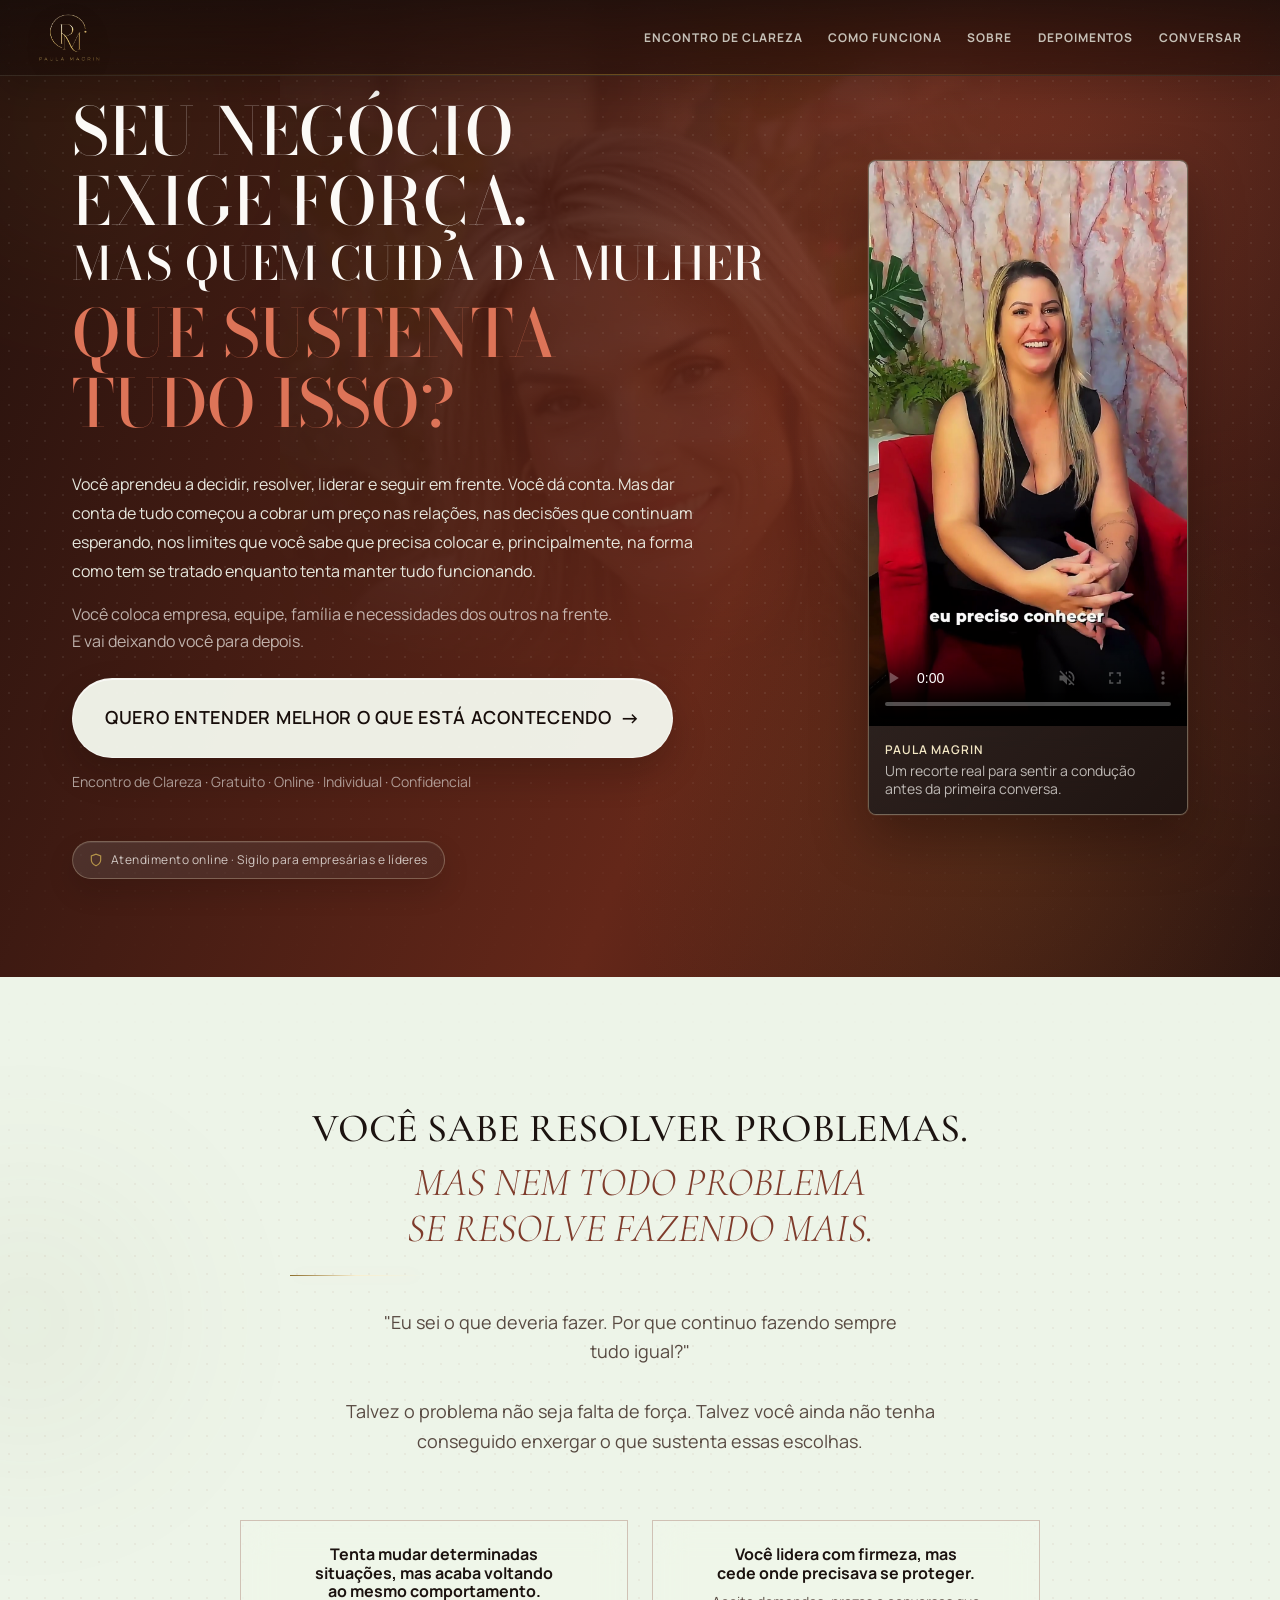
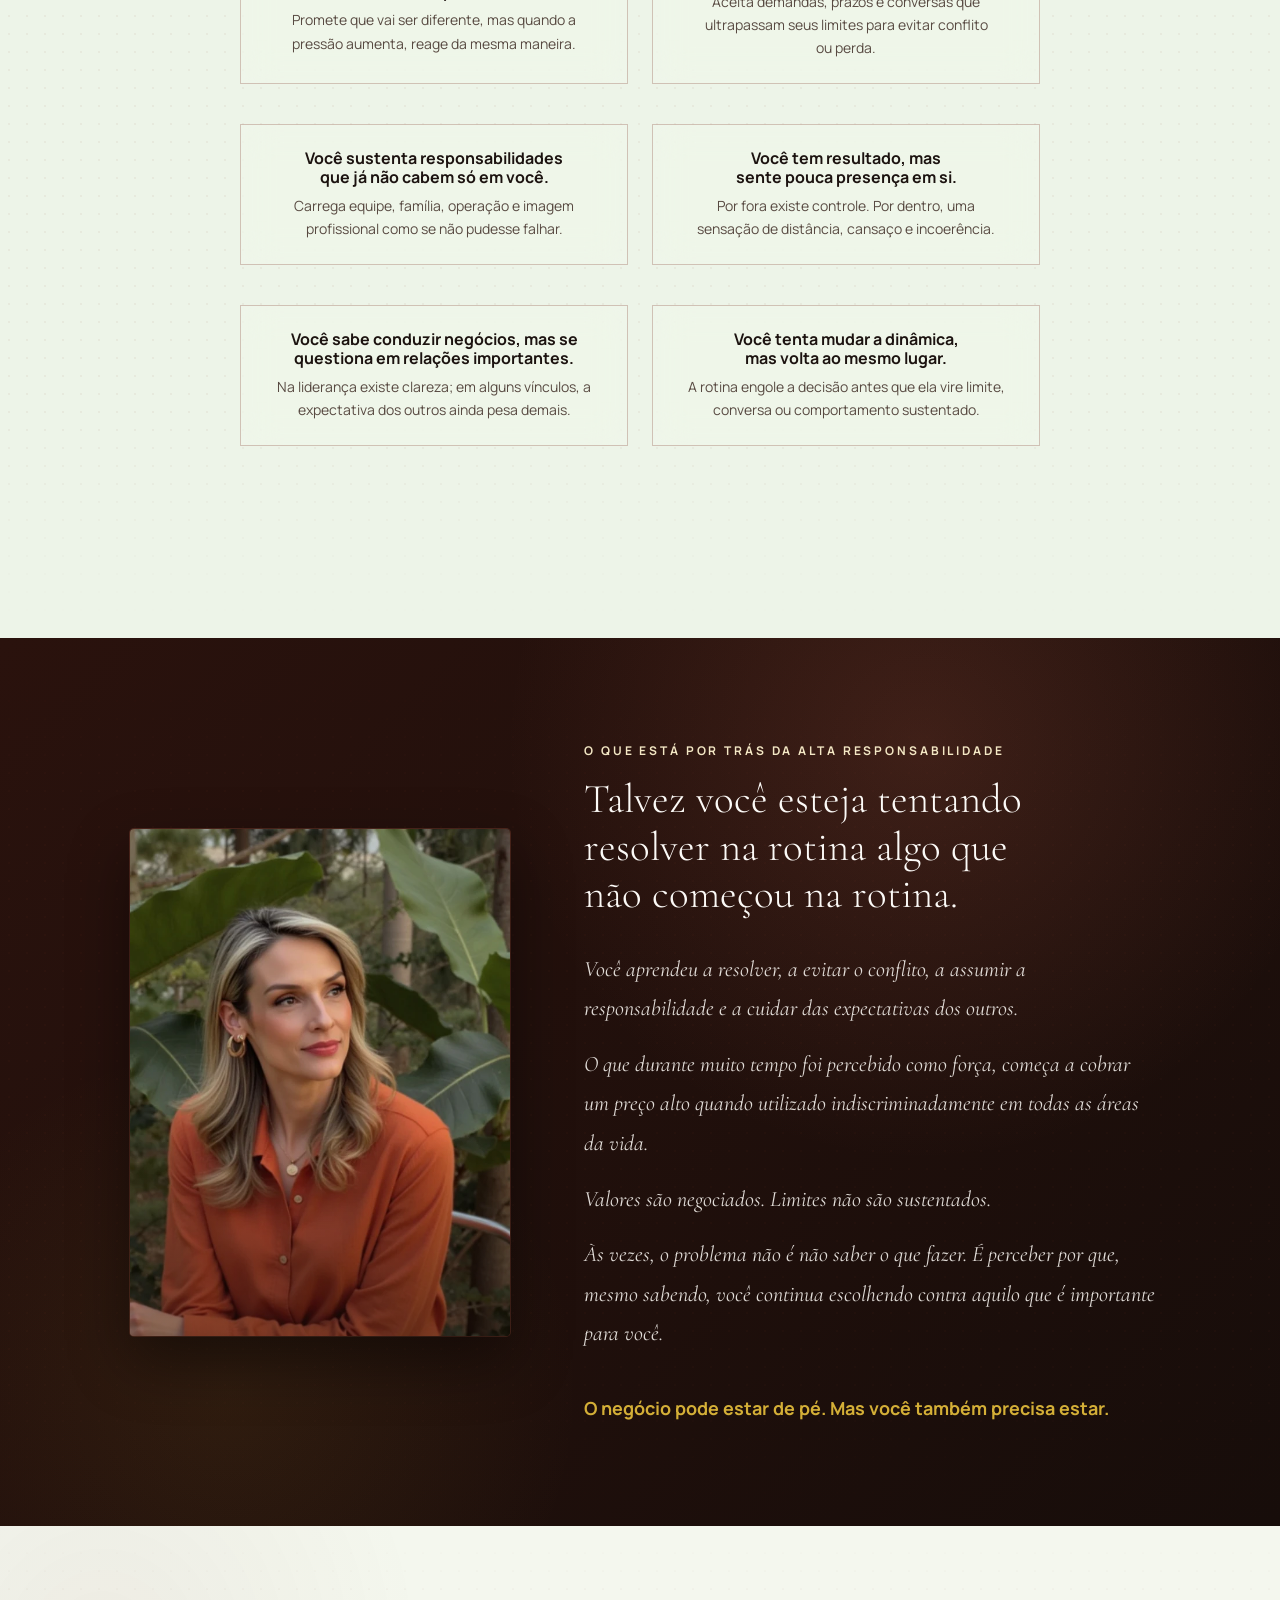
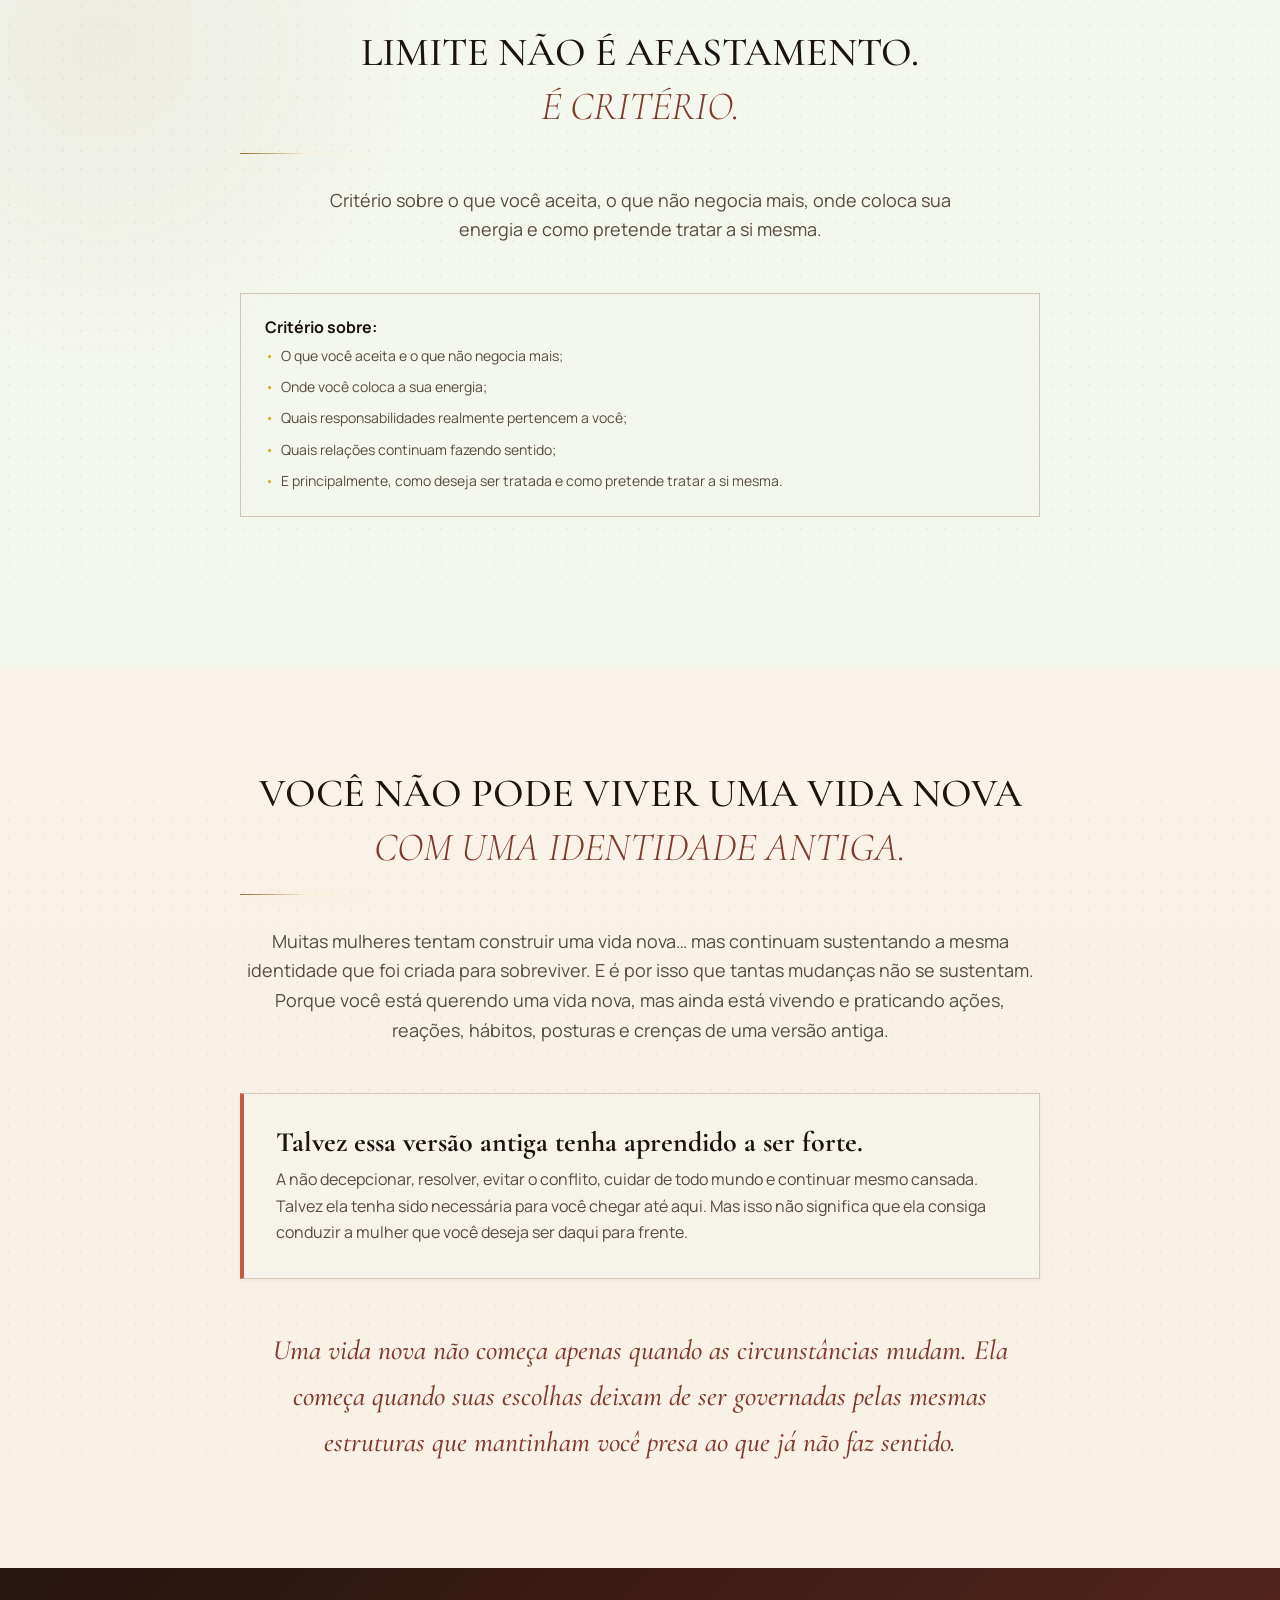
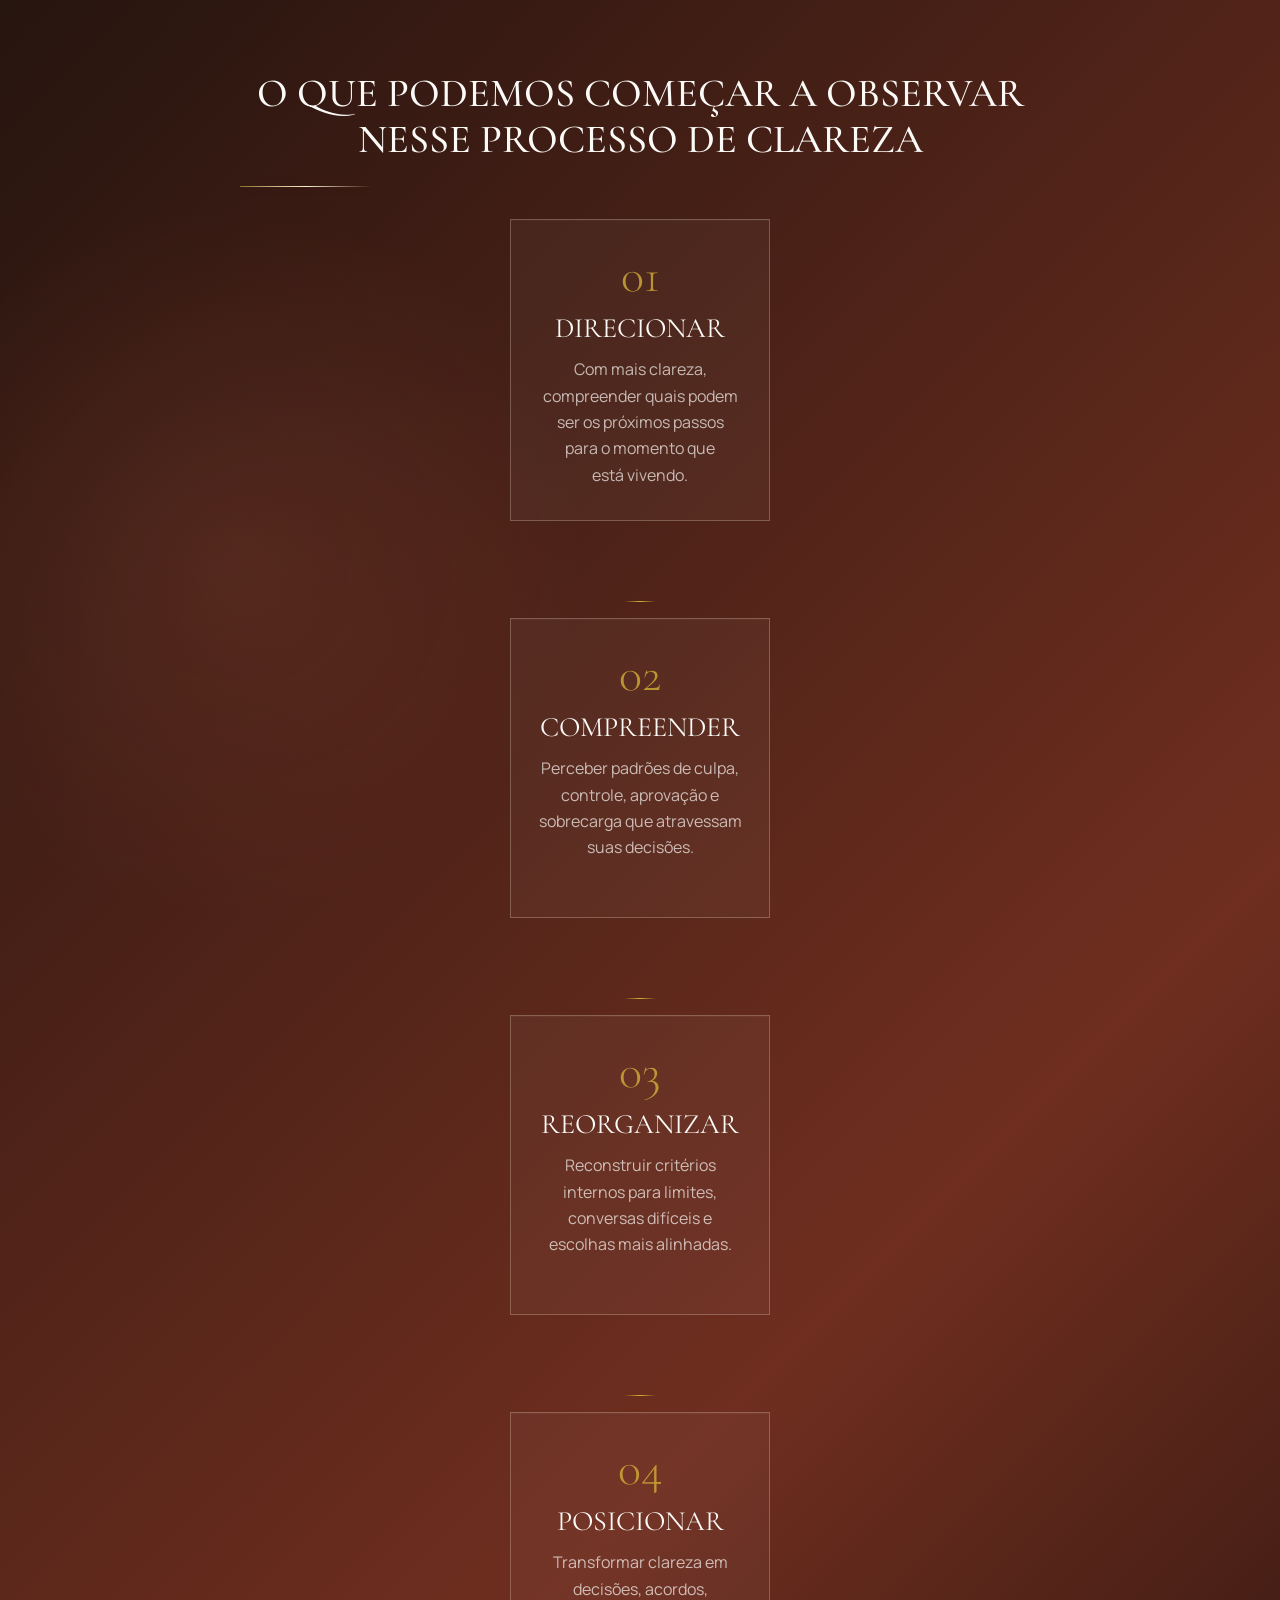
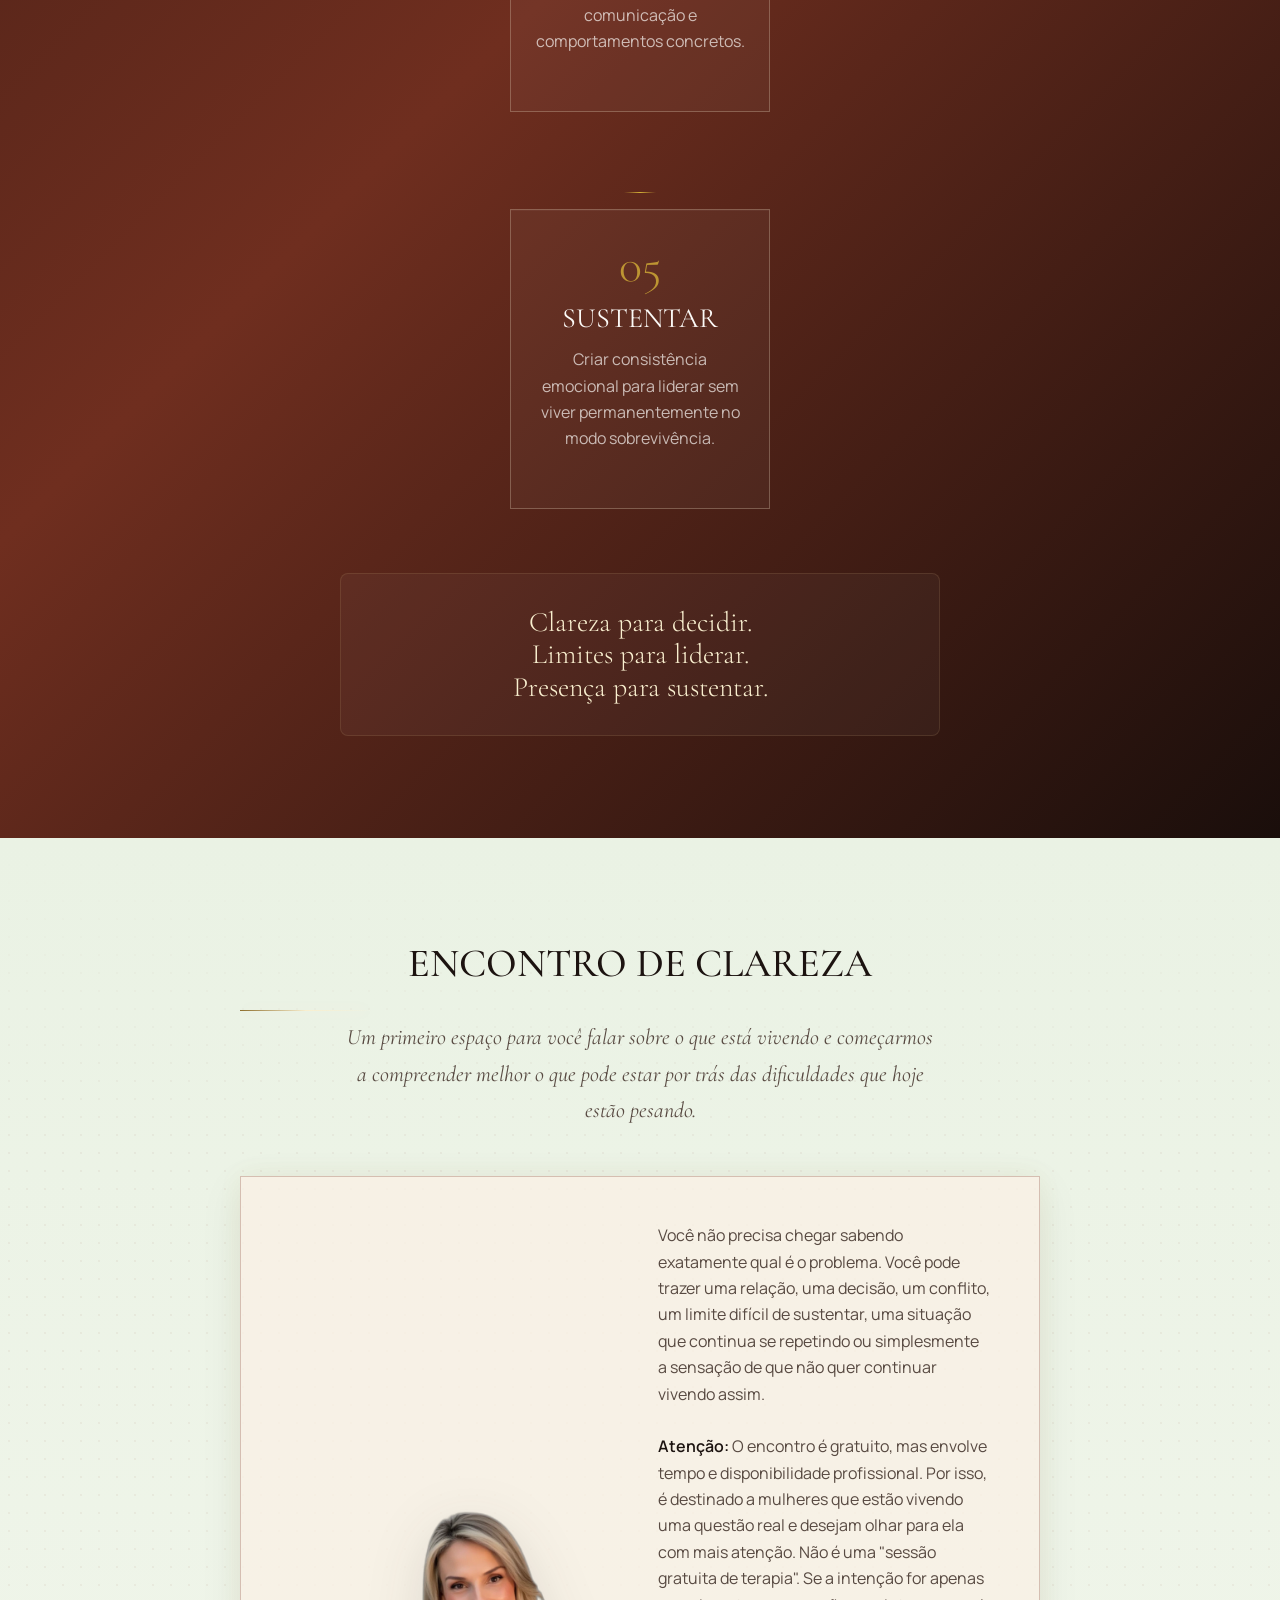
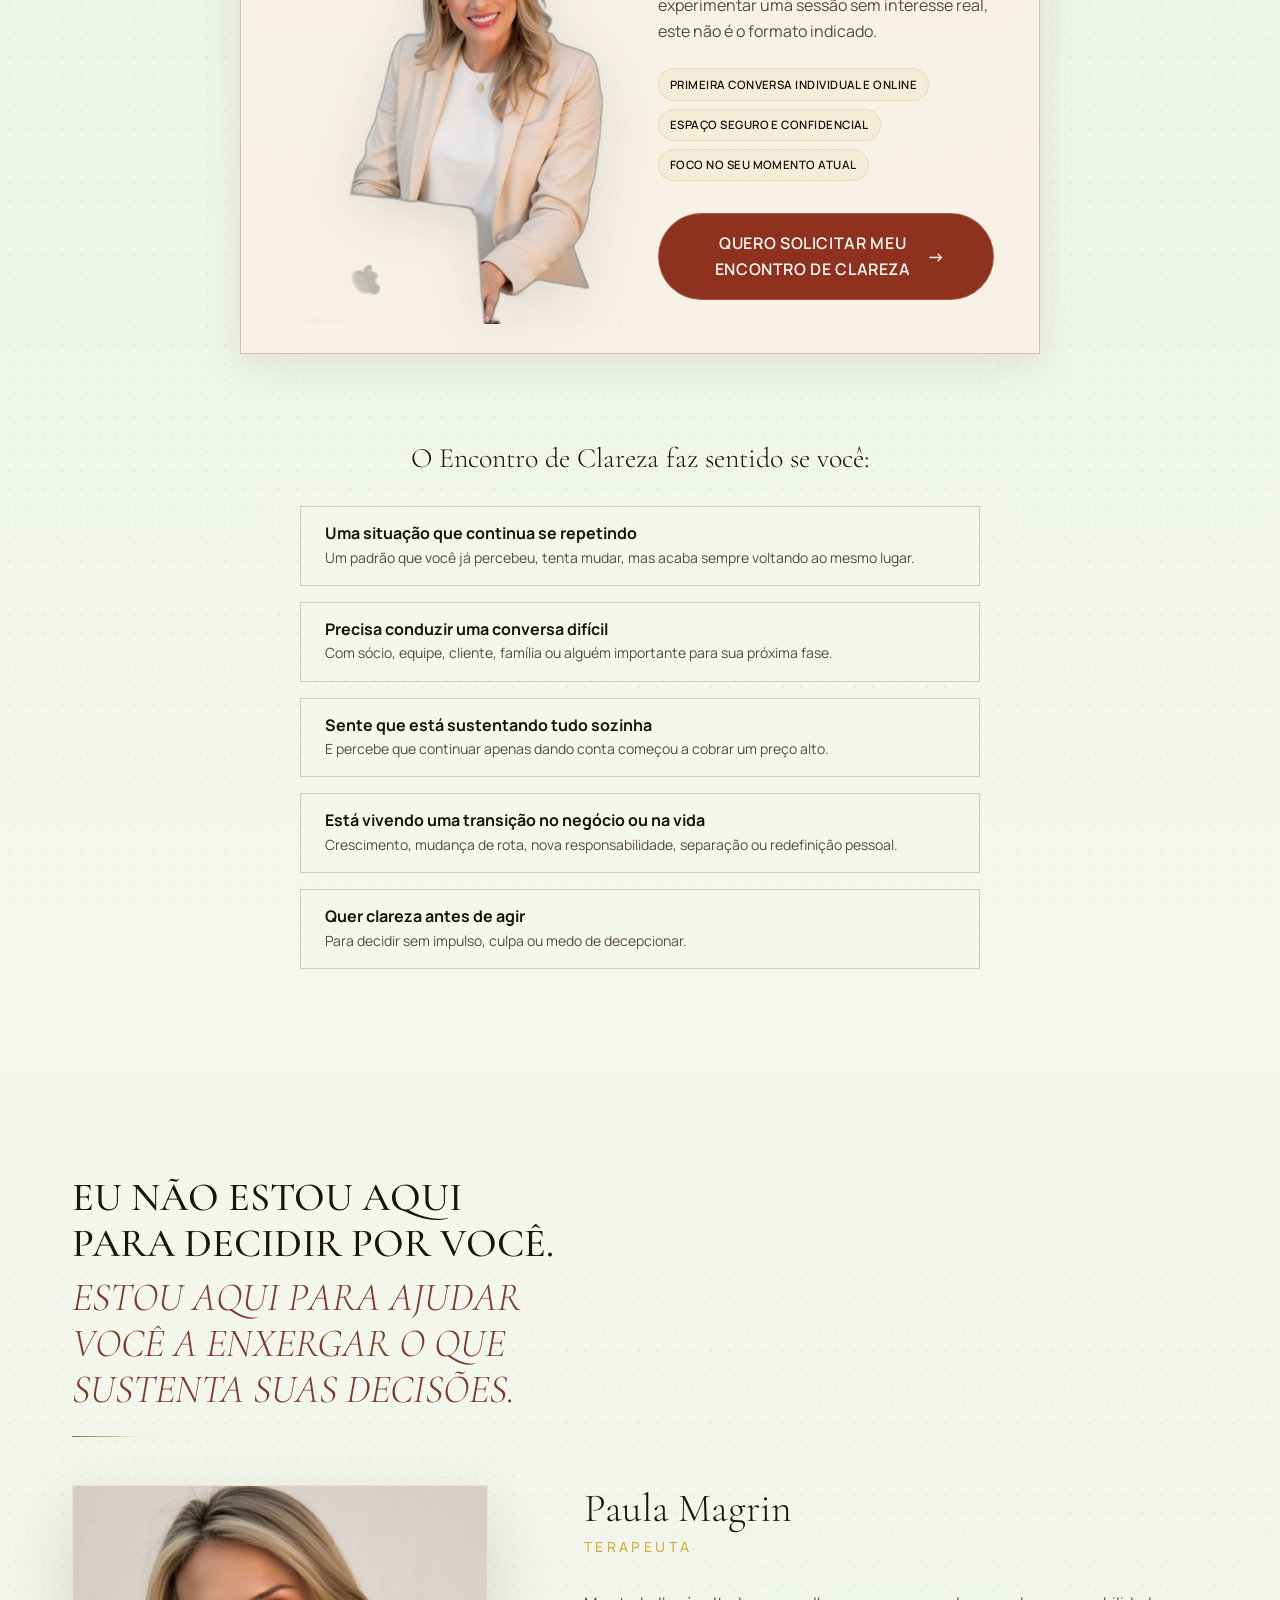
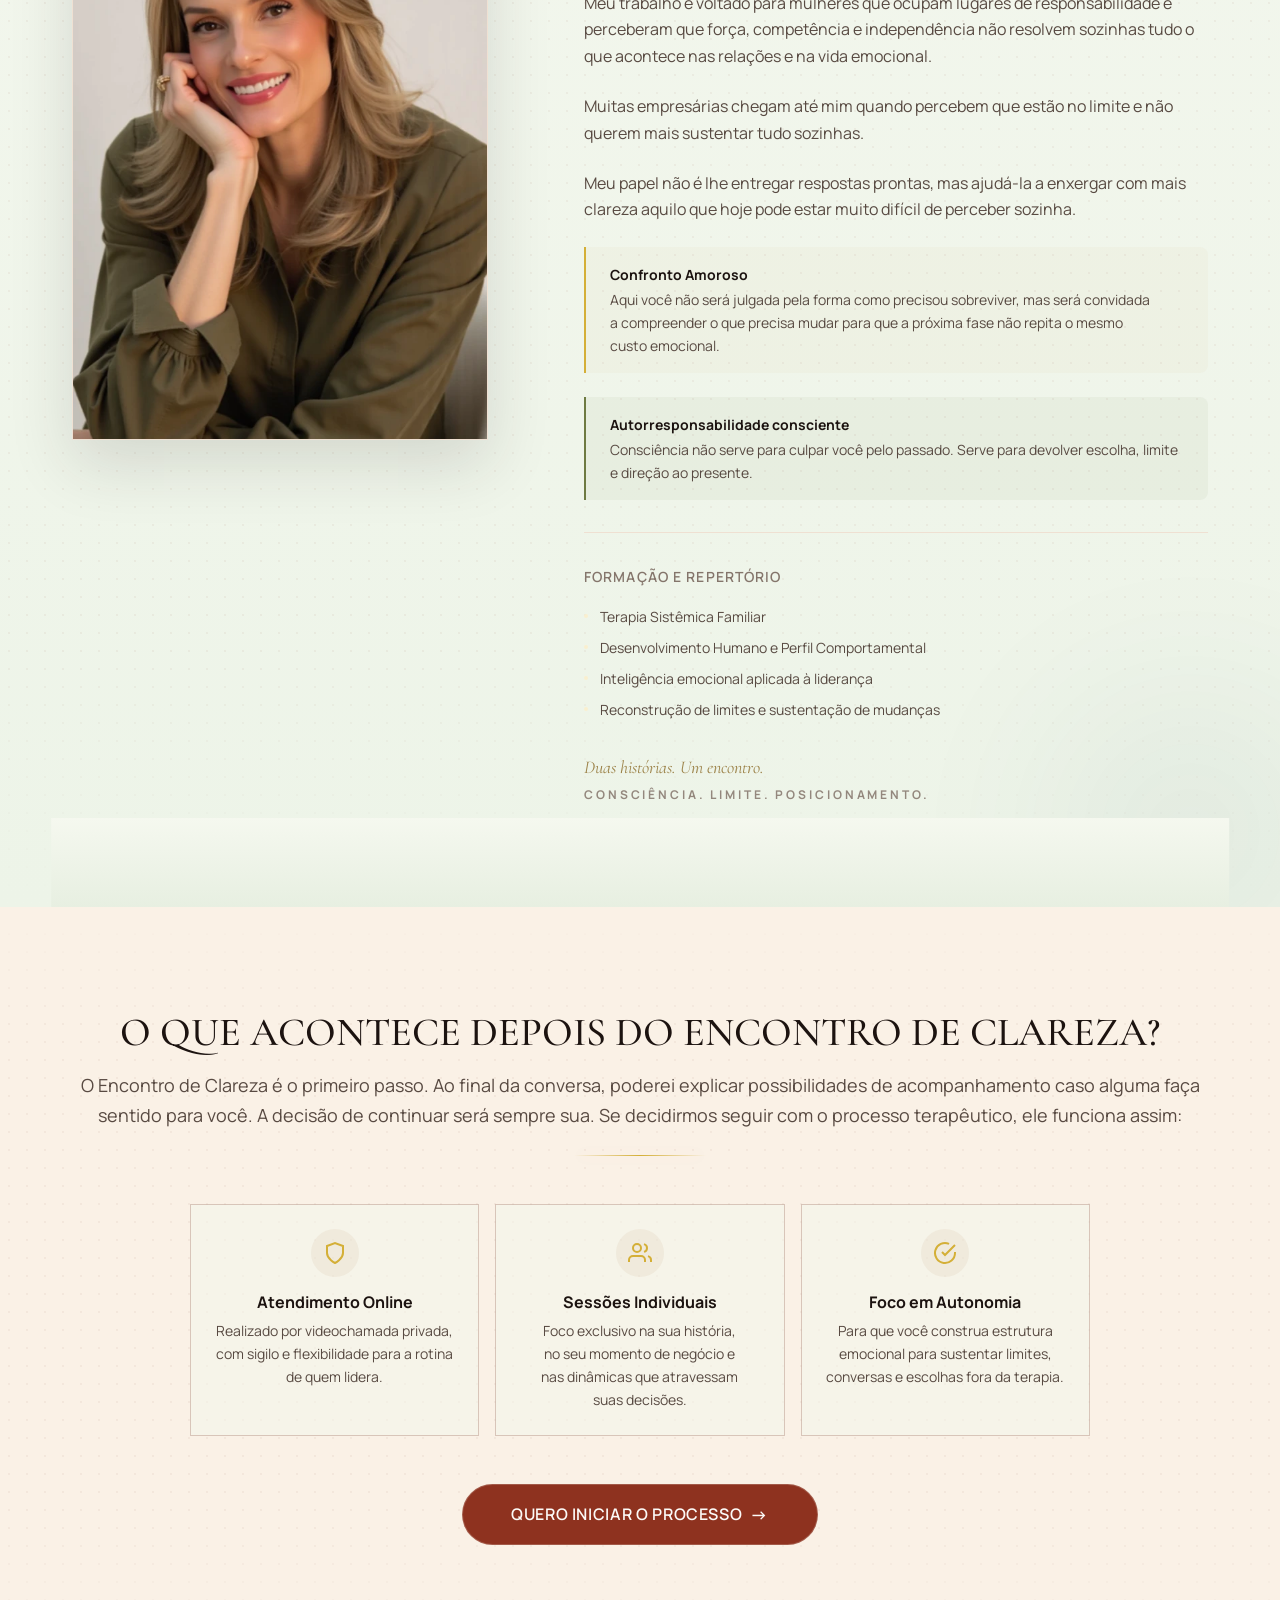
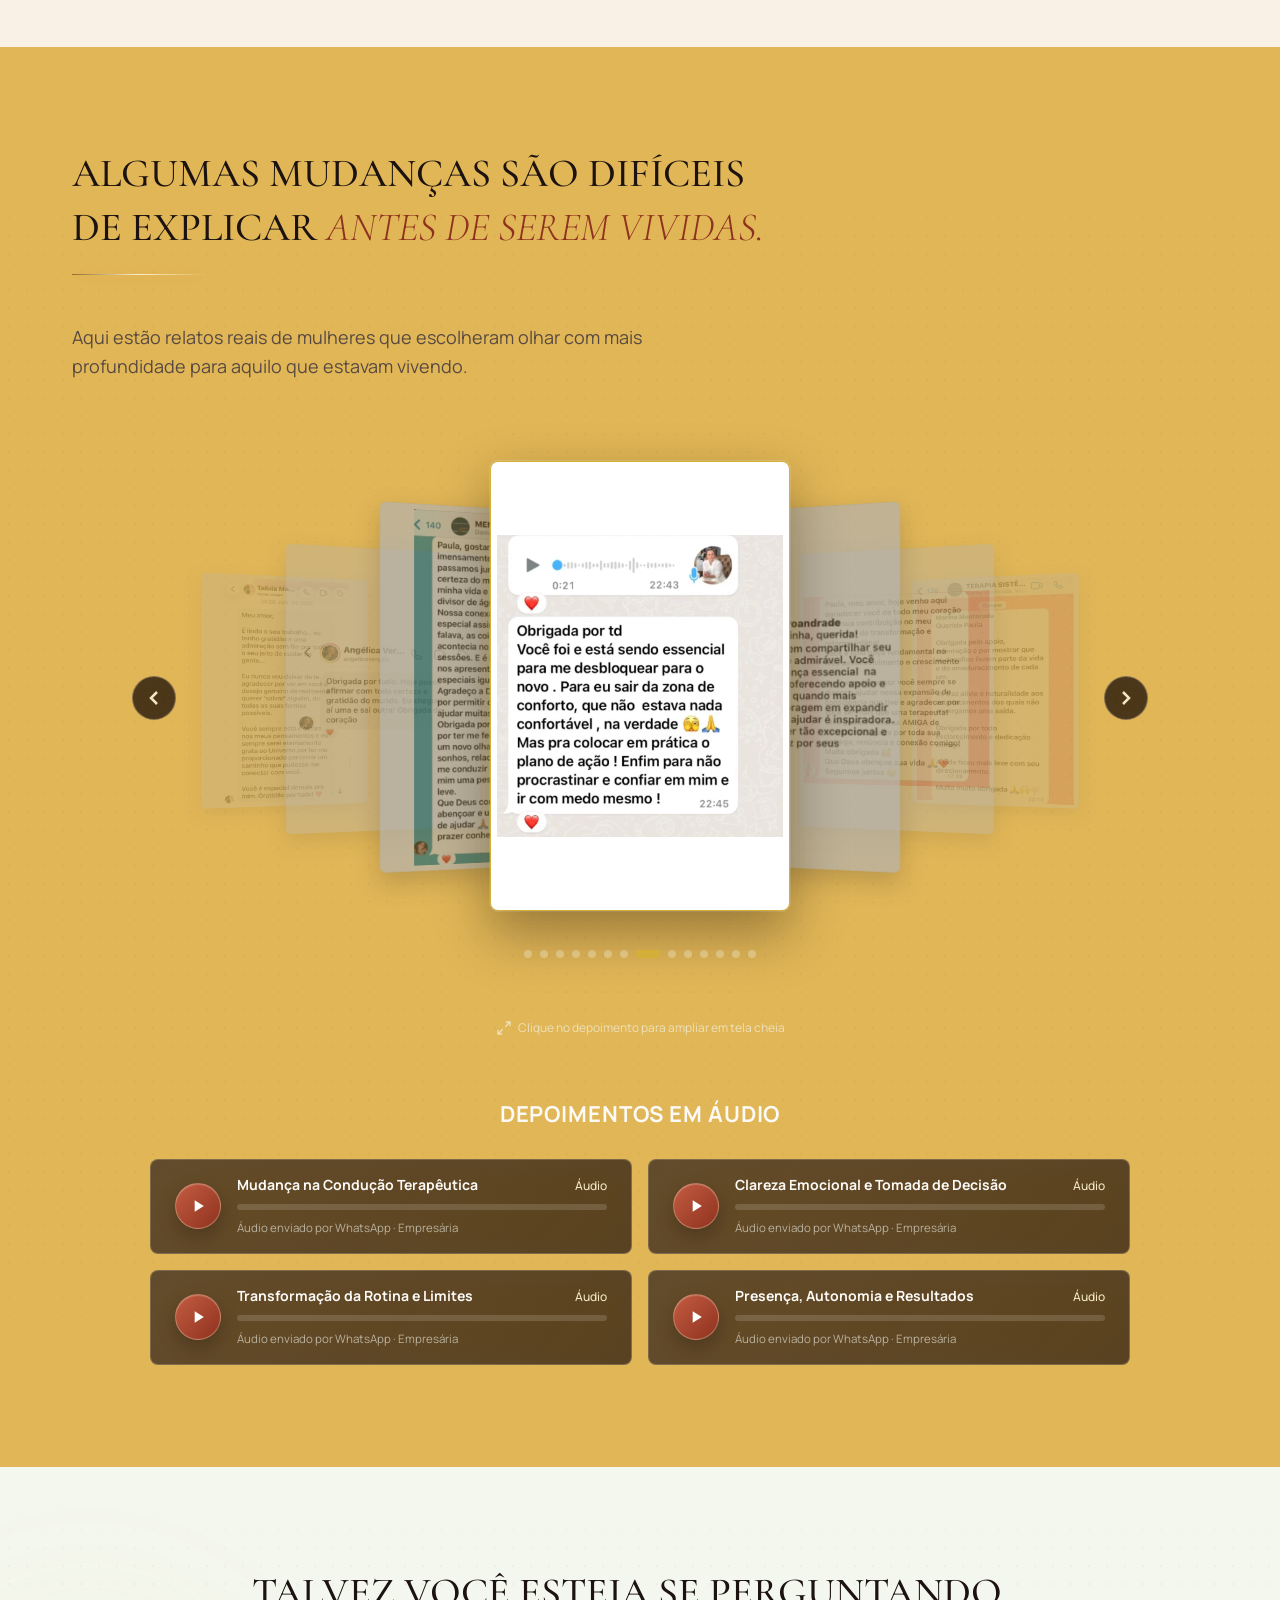
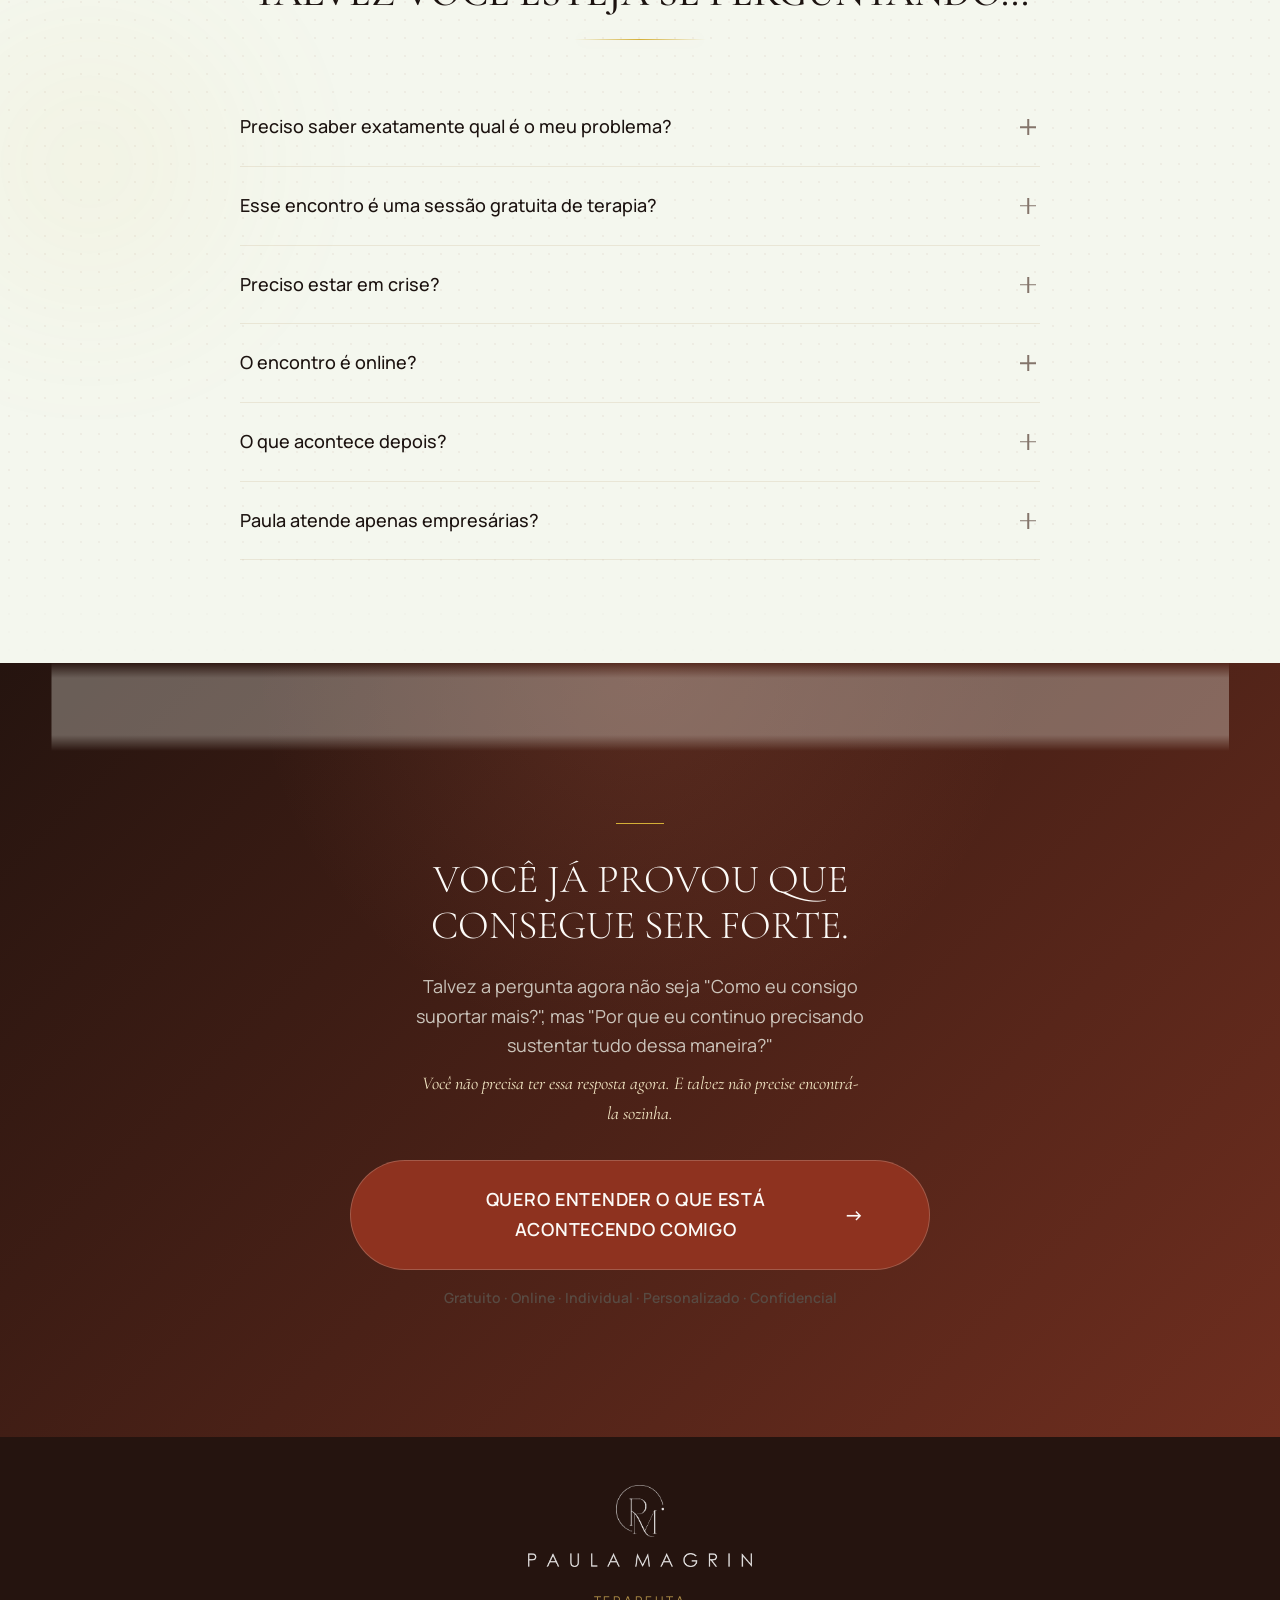
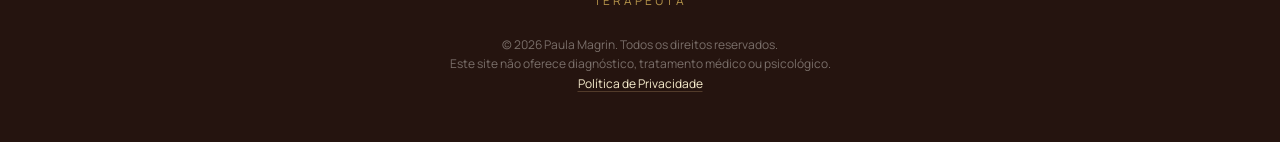
==== commit dd7ca2e7: "fix(mobile): corrigir corte de texto nos botoes cta e responsividade da secao clareza" ====
--- a/index.html
+++ b/index.html
@@ -33,13 +33,13 @@
   <link href="https://fonts.googleapis.com/css2?family=Bodoni+Moda:opsz,wght@6..96,400;6..96,500;6..96,600&family=Cormorant+Garamond:ital,wght@0,300;0,400;0,500;1,300;1,400&family=Manrope:wght@300;400;500;600;700&display=swap" rel="stylesheet">
 
   <!-- Stylesheets -->
-  <link rel="stylesheet" href="css/tokens.css?v=2.4">
-  <link rel="stylesheet" href="css/reset.css?v=2.4">
-  <link rel="stylesheet" href="css/base.css?v=2.1">
-  <link rel="stylesheet" href="css/components.css?v=2.5">
-  <link rel="stylesheet" href="css/animations.css?v=2.3">
-  <link rel="stylesheet" href="css/sections.css?v=2.5">
-  <link rel="stylesheet" href="css/responsive.css?v=2.4">
+  <link rel="stylesheet" href="css/tokens.css?v=3.0">
+  <link rel="stylesheet" href="css/reset.css?v=3.0">
+  <link rel="stylesheet" href="css/base.css?v=3.0">
+  <link rel="stylesheet" href="css/components.css?v=3.0">
+  <link rel="stylesheet" href="css/animations.css?v=3.0">
+  <link rel="stylesheet" href="css/sections.css?v=3.0">
+  <link rel="stylesheet" href="css/responsive.css?v=3.0">
 
   <!-- Schema.org -->
   <script type="application/ld+json">
@@ -426,7 +426,7 @@
               </div>
               <div class="sessao-clareza__body">
                 <p class="sessao-clareza__intro-text">
-                  Você não precisa chegar sabendo exatamente qual é o problema. Ela pode trazer uma relação, uma decisão, um conflito, um limite difícil de sustentar, uma situação que continua se repetindo ou simplesmente a sensação de que não quer continuar vivendo assim.<br><br>
+                  Você não precisa chegar sabendo exatamente qual é o problema. Você pode trazer uma relação, uma decisão, um conflito, um limite difícil de sustentar, uma situação que continua se repetindo ou simplesmente a sensação de que não quer continuar vivendo assim.<br><br>
                   <strong>Atenção:</strong> O encontro é gratuito, mas envolve tempo e disponibilidade profissional. Por isso, é destinado a mulheres que estão vivendo uma questão real e desejam olhar para ela com mais atenção. Não é uma "sessão gratuita de terapia". Se a intenção for apenas experimentar uma sessão sem interesse real, este não é o formato indicado.
                 </p>
 
--- a/css/components.css
+++ b/css/components.css
@@ -112,6 +112,8 @@
 
 .btn-cta__arrow {
   display: inline-block;
+  flex-shrink: 0;
+  line-height: 1;
   transition: transform var(--duration-base) var(--ease-gentle);
   font-size: 1.1em;
 }
--- a/css/responsive.css
+++ b/css/responsive.css
@@ -128,14 +128,25 @@
   .hero__complement {
     max-width: min(360px, calc(100vw - 2rem)) !important;
   }
+  .btn-cta {
+    width: auto;
+    max-width: min(420px, calc(100vw - 2rem));
+    padding: 0.85rem 1.25rem;
+    font-size: clamp(0.82rem, 3.6vw, 0.92rem);
+    line-height: 1.3;
+    white-space: normal;
+    text-align: center;
+  }
   .btn-cta--large {
-    width: min(340px, calc(100vw - 3rem));
-    max-width: calc(100vw - 3rem);
-    padding-inline: var(--space-lg);
+    width: min(100%, 380px);
+    max-width: calc(100vw - 2rem);
+    padding: 0.9rem 1.25rem;
     min-width: 0;
-    font-size: 0.95rem;
-    line-height: 1.2;
-    white-space: nowrap;
+    min-height: 52px;
+    font-size: clamp(0.82rem, 3.8vw, 0.92rem);
+    line-height: 1.35;
+    white-space: normal;
+    text-align: center;
   }
   .hero__media-wrapper {
     max-width: min(74vw, 240px);
@@ -167,7 +178,9 @@
   .testimonial-audio {
     padding: var(--space-md);
   }
-
+}
+
+@media (max-width: 768px) {
   .sessao-clareza__layout {
     grid-template-columns: 1fr;
     gap: var(--space-lg);
@@ -175,9 +188,10 @@
   }
   .sessao-clareza__media {
     margin-bottom: 0;
+    justify-content: center;
   }
   .sessao-clareza__photo {
-    max-width: 260px;
+    max-width: 280px;
     margin: 0 auto;
   }
   .sessao-clareza__body {
@@ -193,6 +207,10 @@
   .sessao-clareza__cta-wrap {
     display: flex;
     justify-content: center;
+    width: 100%;
+  }
+  .sessao-clareza__cta-wrap .btn-cta {
+    width: min(100%, 380px);
   }
 
   .raiz__grid {
@@ -314,8 +332,10 @@
 
   .hero .btn-cta--large {
     min-width: min(100%, 340px);
+    max-width: 100%;
     padding-inline: var(--space-xl);
-    white-space: nowrap;
+    white-space: normal;
+    text-align: center;
   }
 }
 
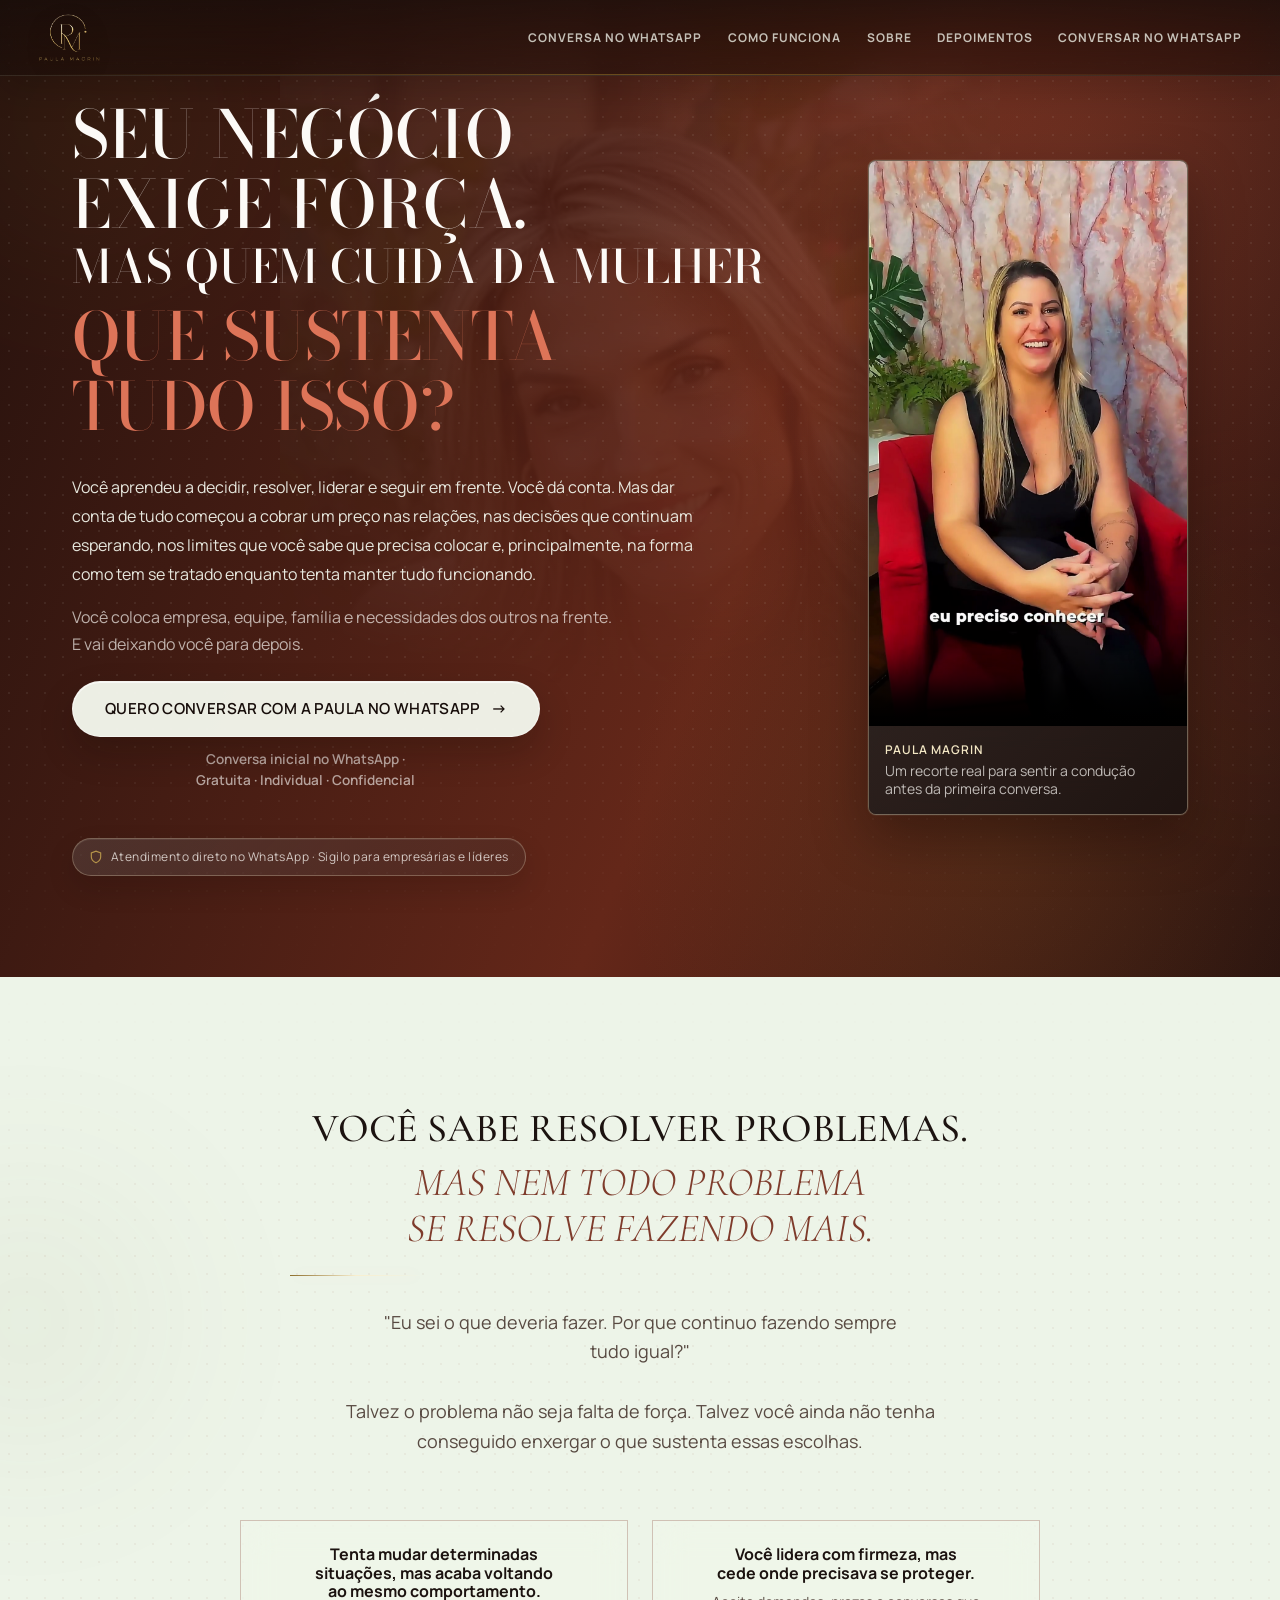
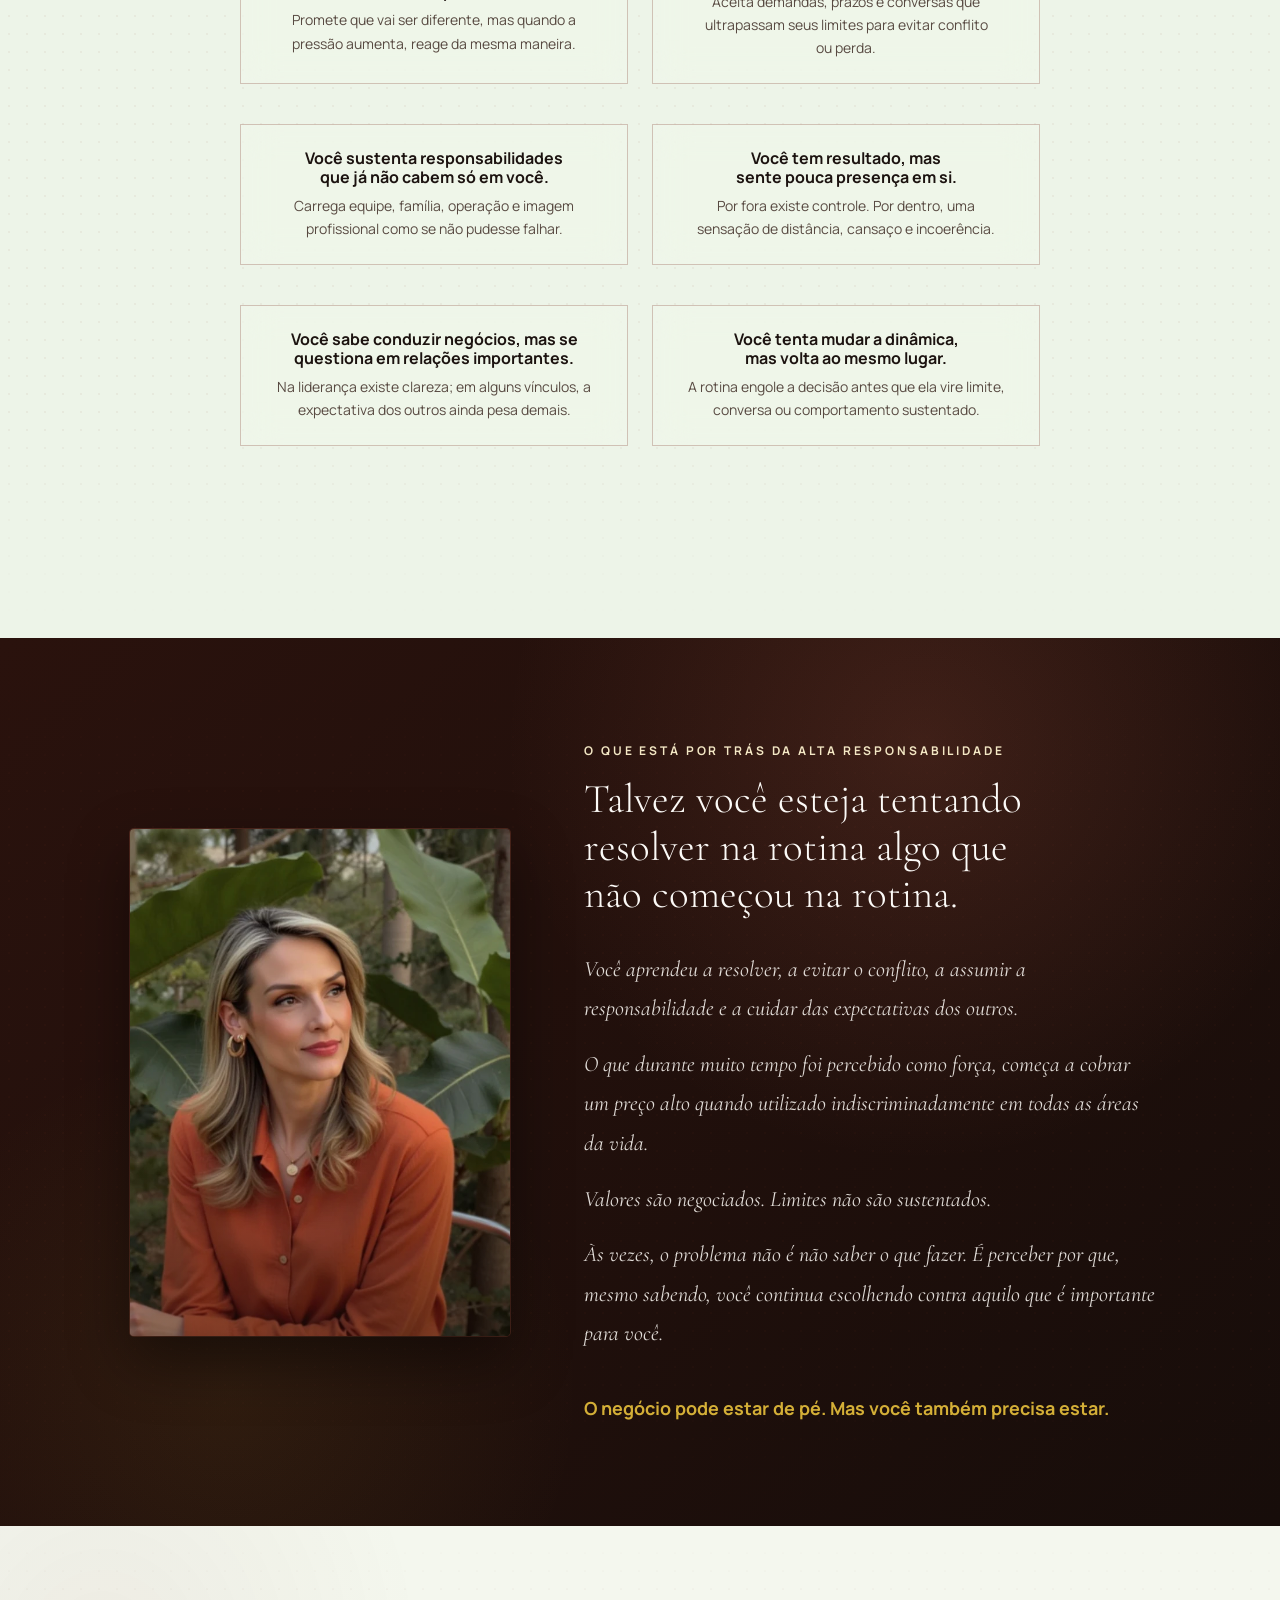
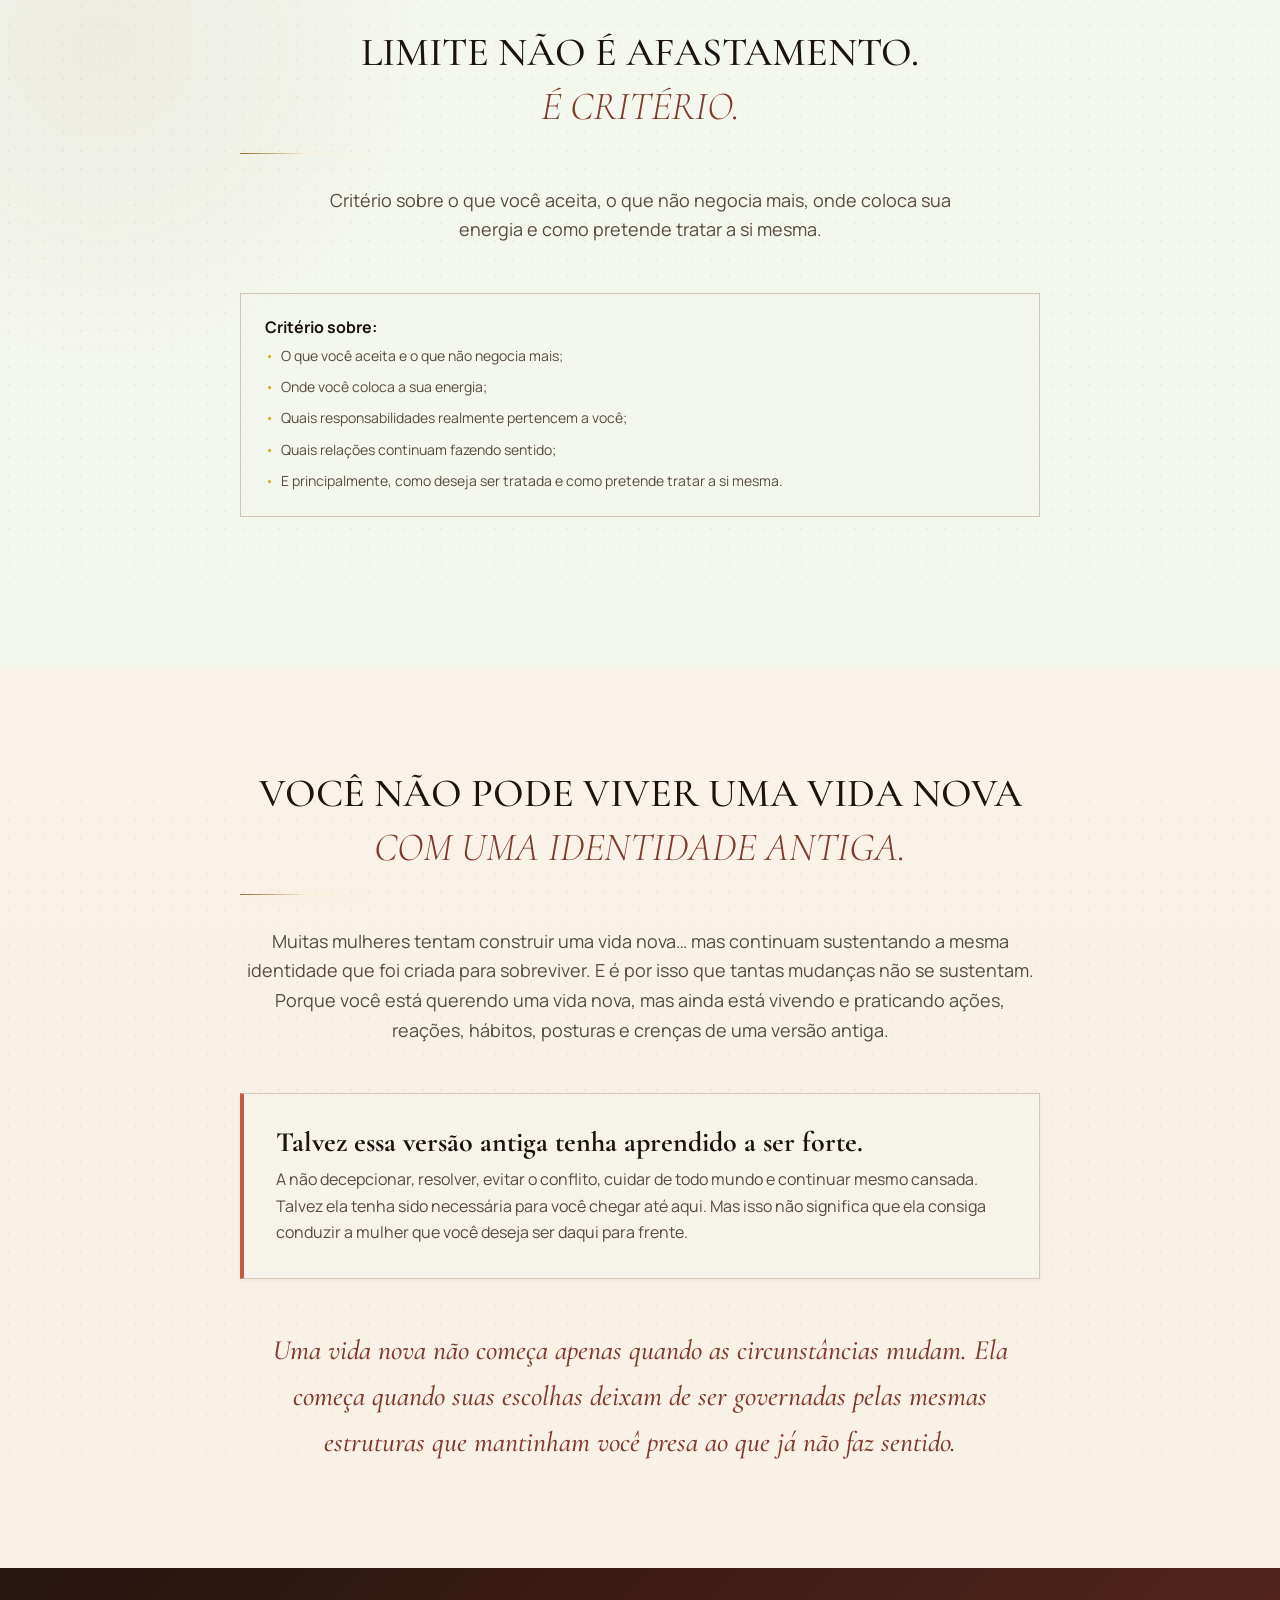
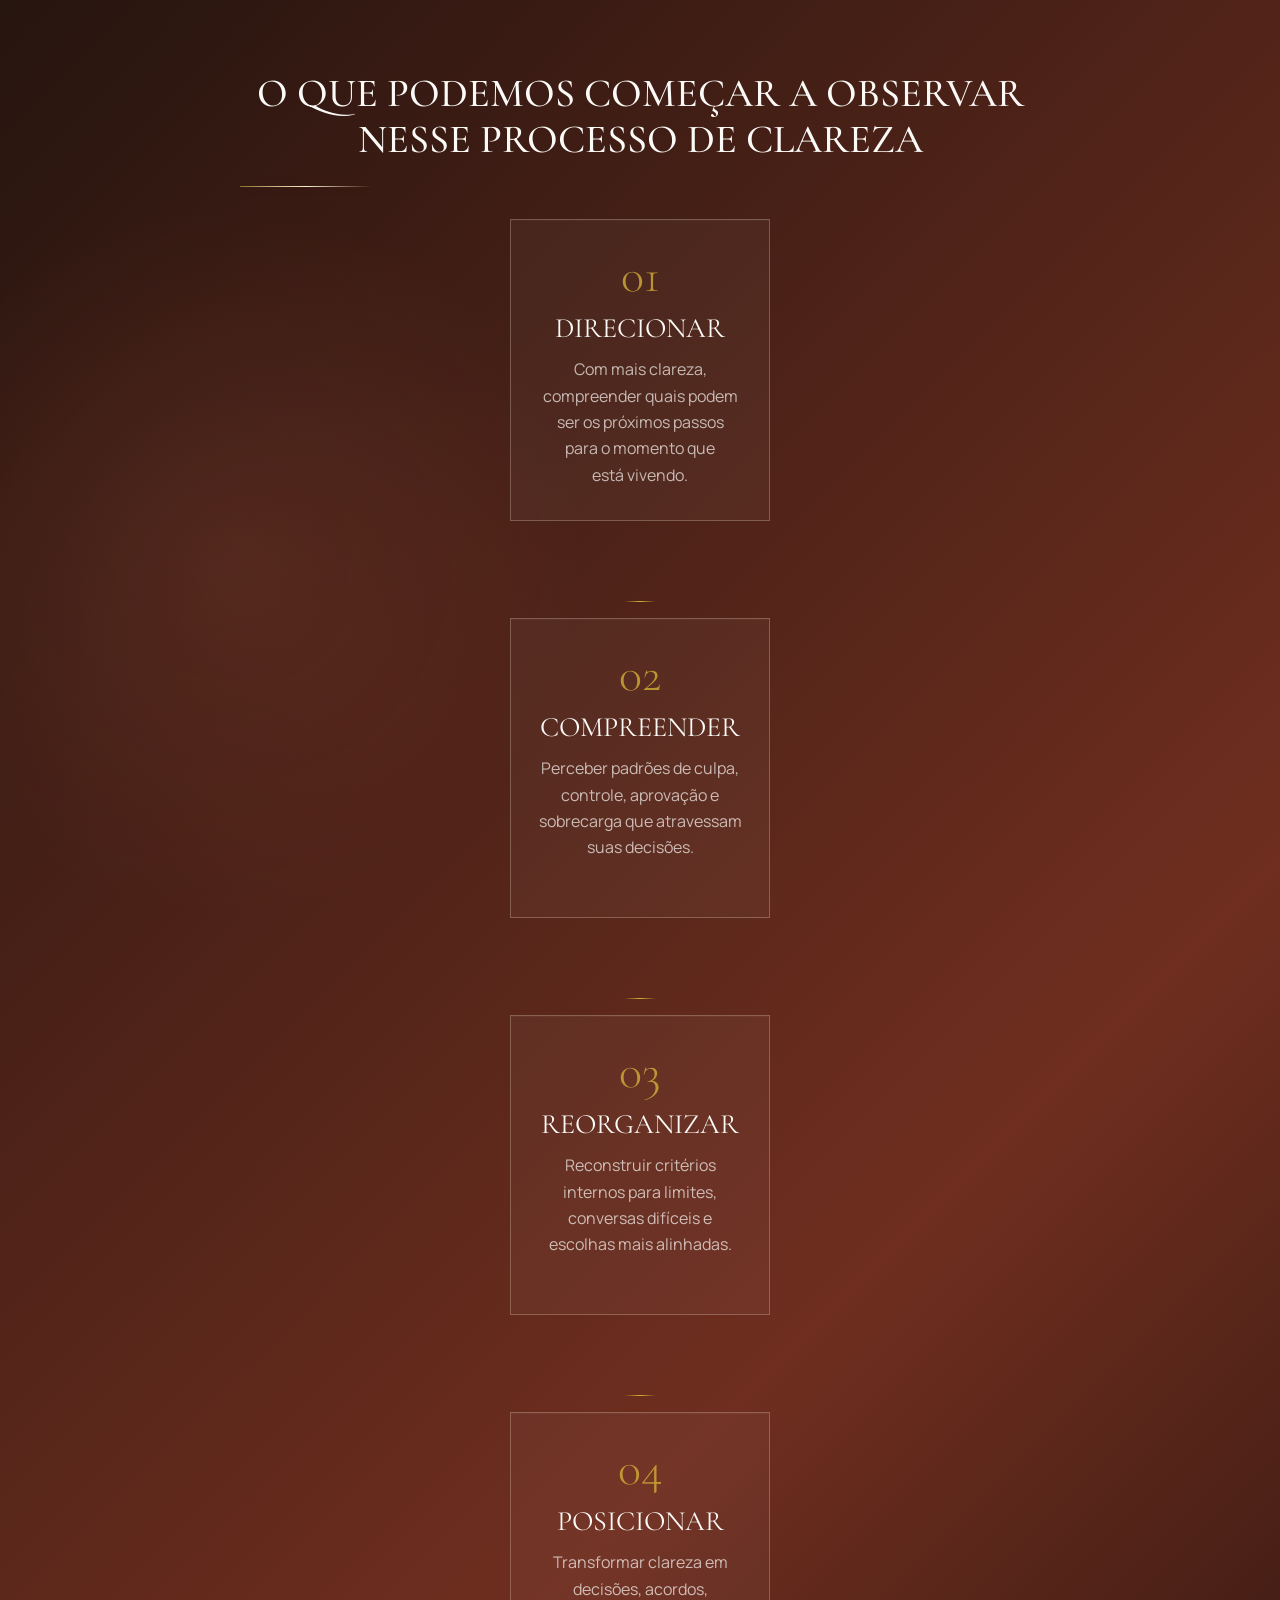
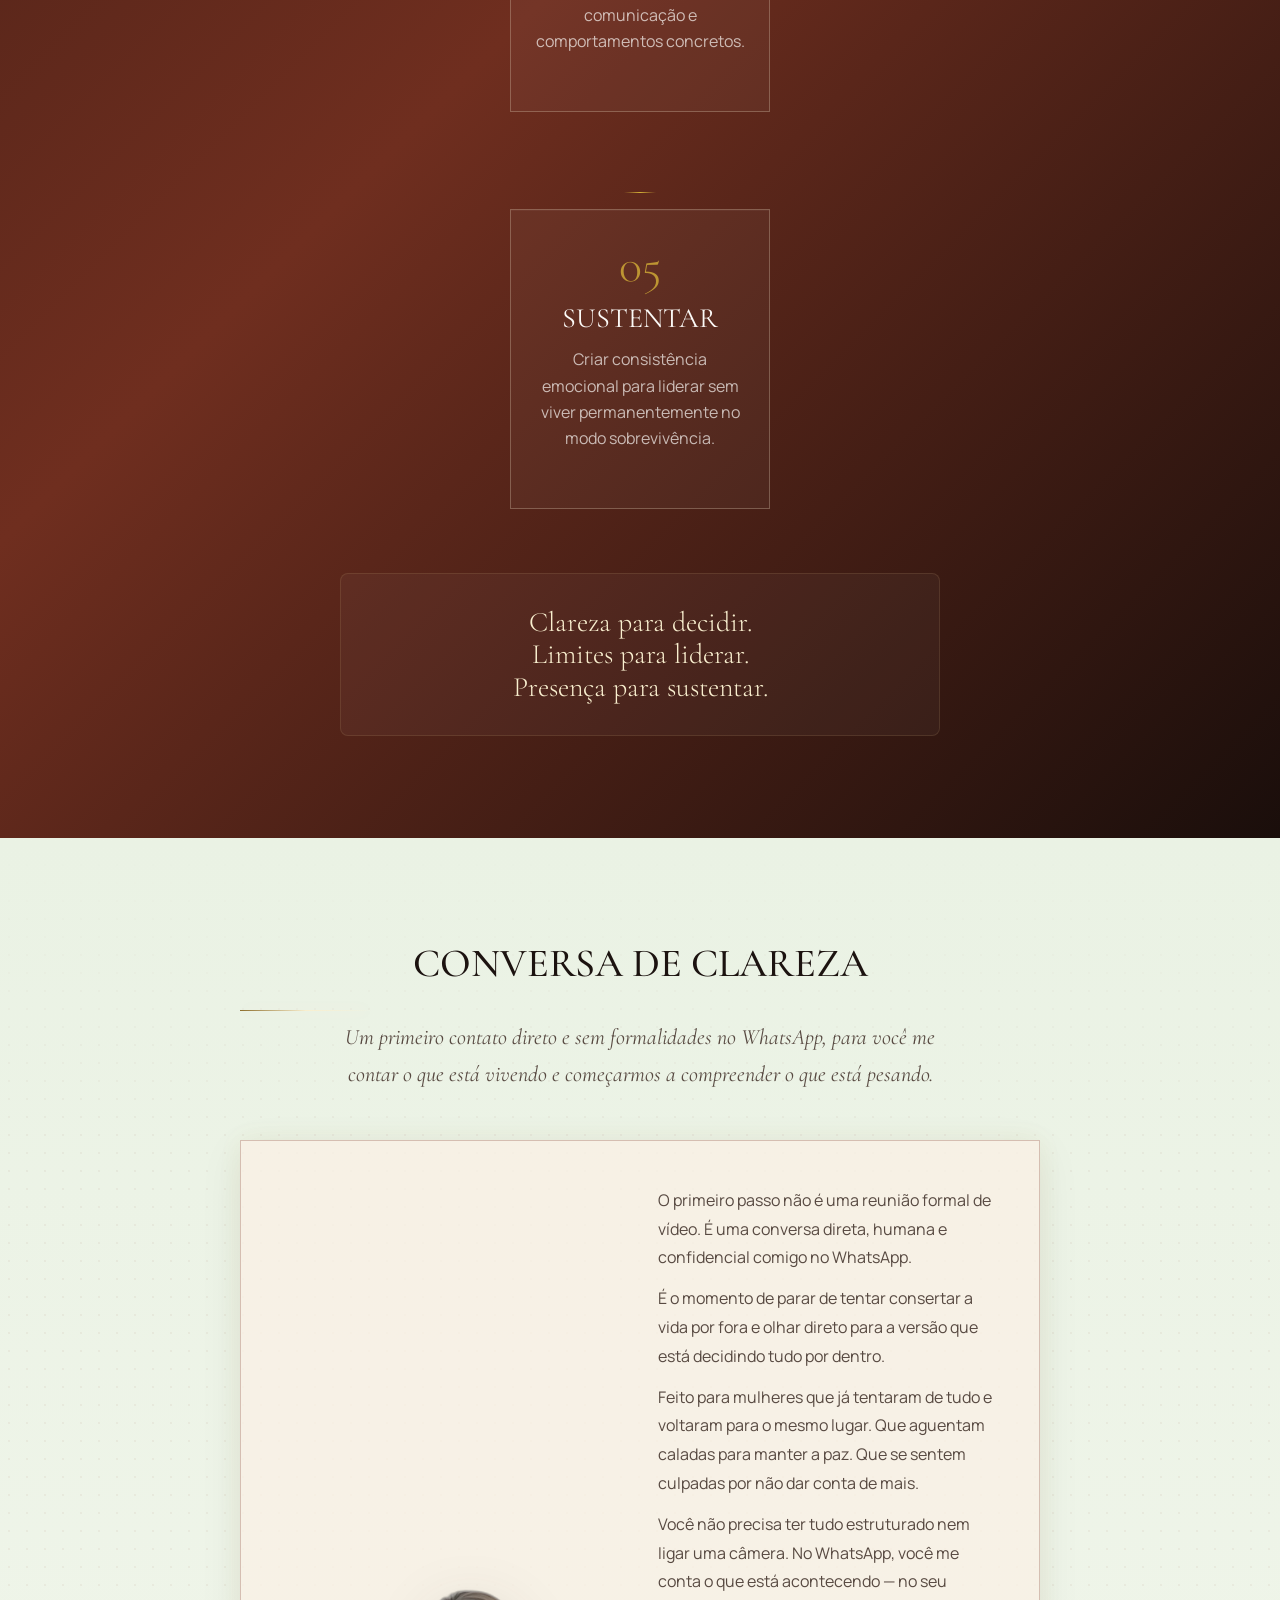
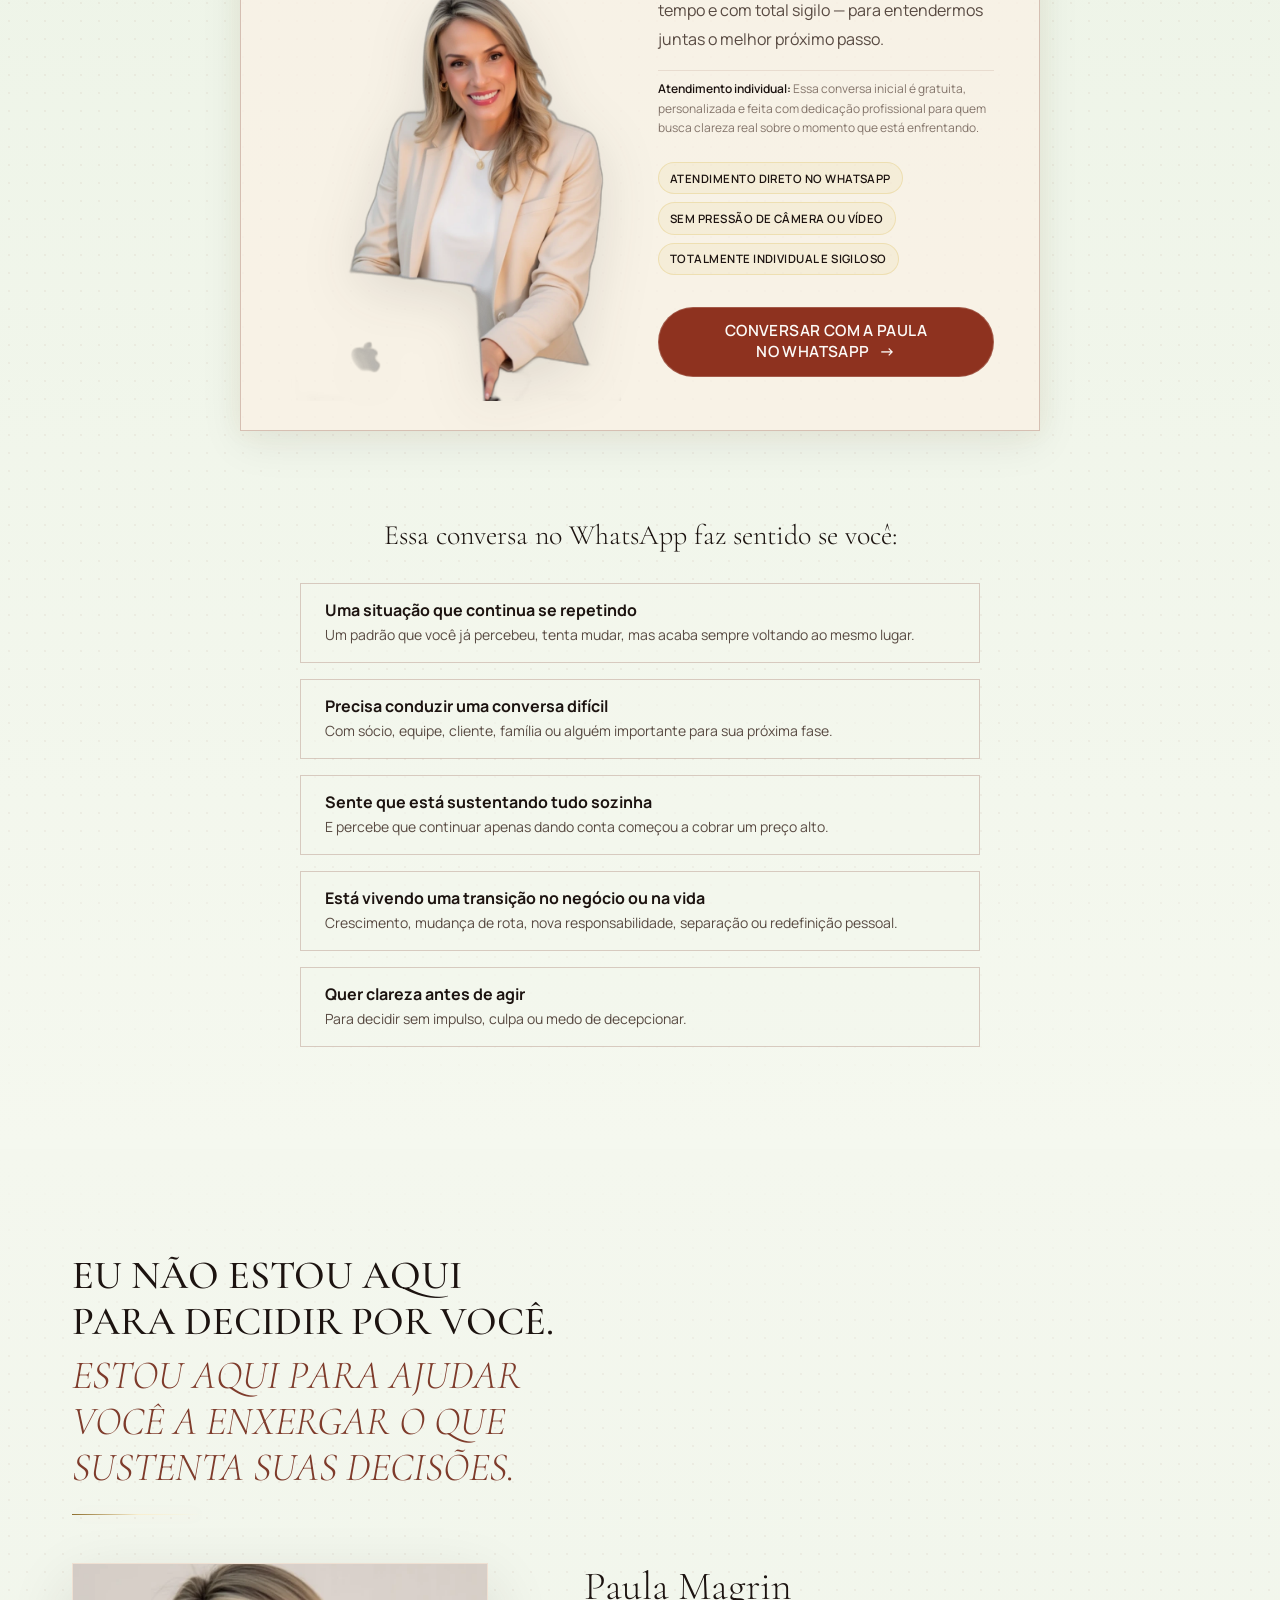
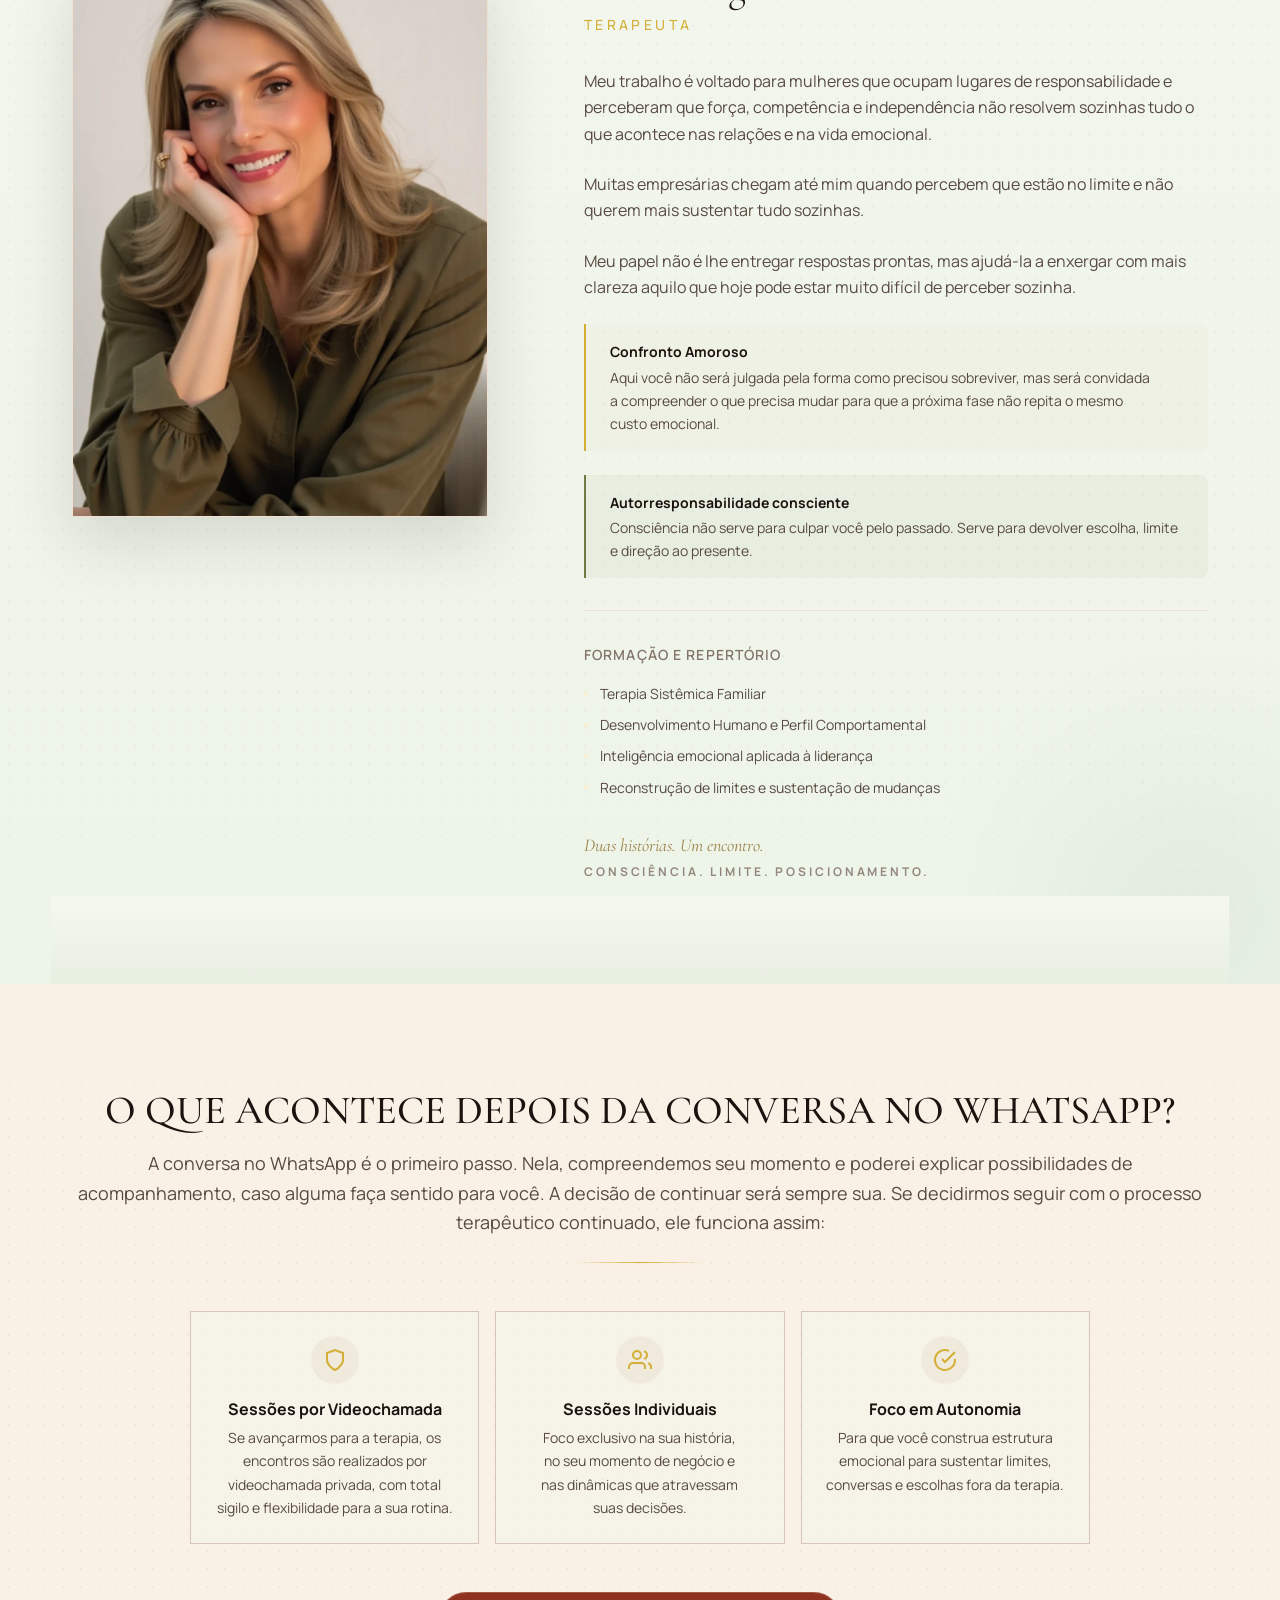
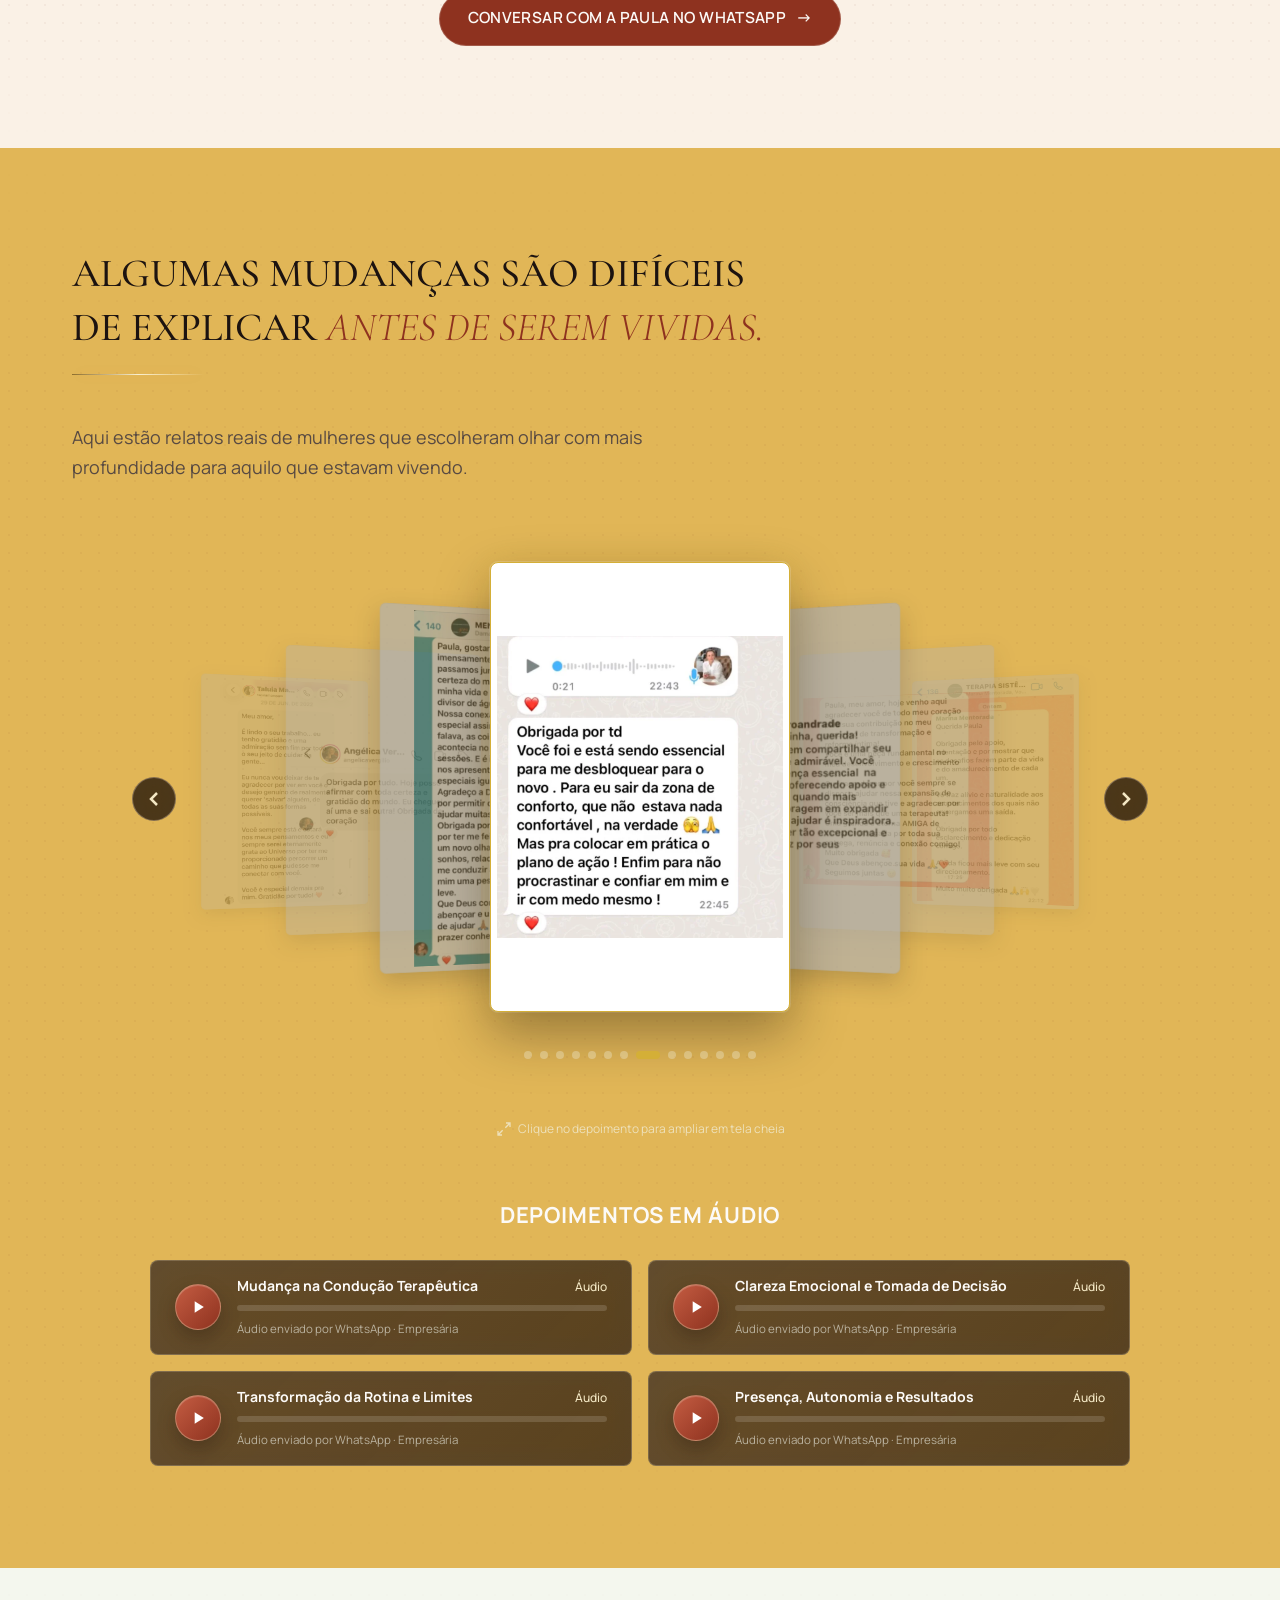
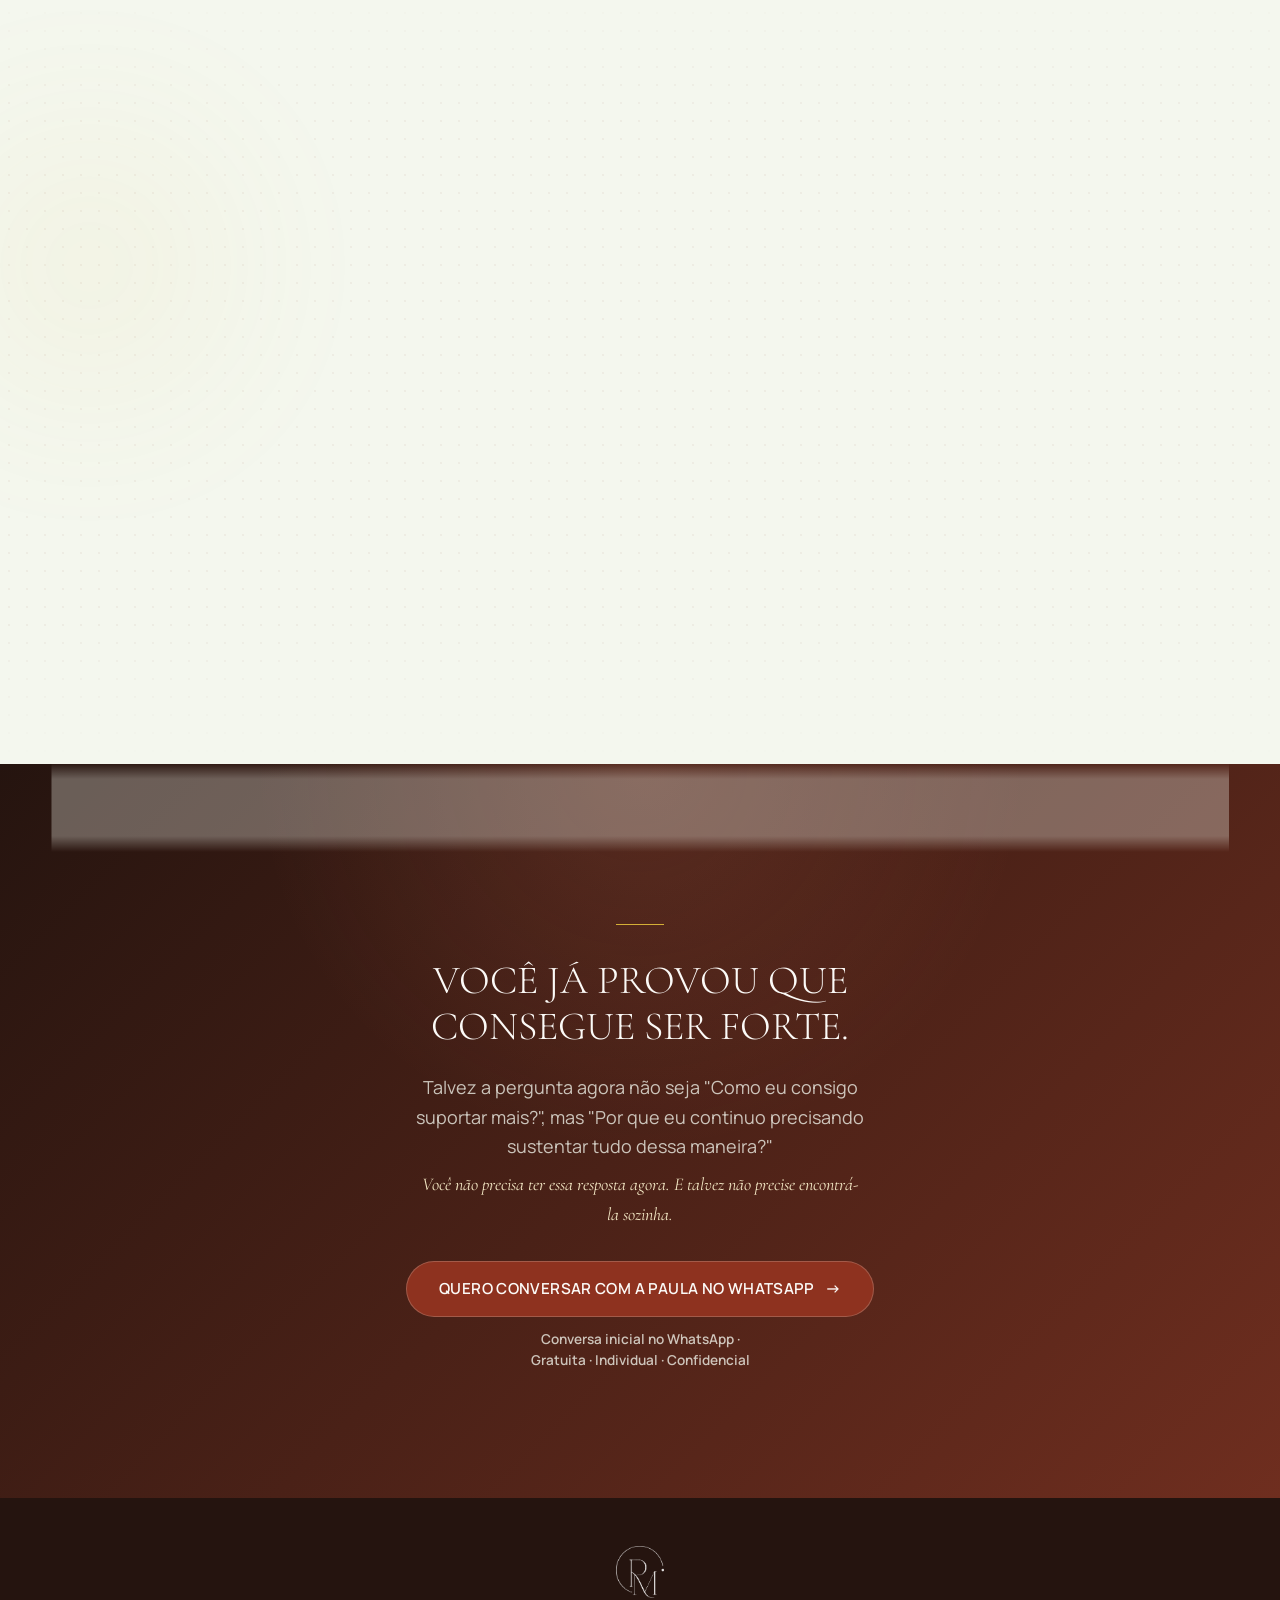
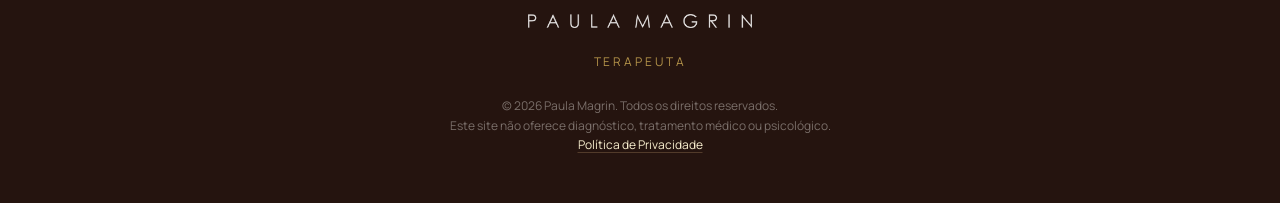
==== commit 62e949a0: "fix(cta): corrigir responsividade dos botoes e alinhar atendimento inicial no WhatsApp" ====
--- a/index.html
+++ b/index.html
@@ -33,13 +33,13 @@
   <link href="https://fonts.googleapis.com/css2?family=Bodoni+Moda:opsz,wght@6..96,400;6..96,500;6..96,600&family=Cormorant+Garamond:ital,wght@0,300;0,400;0,500;1,300;1,400&family=Manrope:wght@300;400;500;600;700&display=swap" rel="stylesheet">
 
   <!-- Stylesheets -->
-  <link rel="stylesheet" href="css/tokens.css?v=3.0">
-  <link rel="stylesheet" href="css/reset.css?v=3.0">
-  <link rel="stylesheet" href="css/base.css?v=3.0">
-  <link rel="stylesheet" href="css/components.css?v=3.0">
-  <link rel="stylesheet" href="css/animations.css?v=3.0">
-  <link rel="stylesheet" href="css/sections.css?v=3.0">
-  <link rel="stylesheet" href="css/responsive.css?v=3.0">
+  <link rel="stylesheet" href="css/tokens.css?v=3.2">
+  <link rel="stylesheet" href="css/reset.css?v=3.2">
+  <link rel="stylesheet" href="css/base.css?v=3.2">
+  <link rel="stylesheet" href="css/components.css?v=3.2">
+  <link rel="stylesheet" href="css/animations.css?v=3.2">
+  <link rel="stylesheet" href="css/sections.css?v=3.3">
+  <link rel="stylesheet" href="css/responsive.css?v=3.2">
 
   <!-- Schema.org -->
   <script type="application/ld+json">
@@ -78,11 +78,11 @@
       </button>
 
       <nav class="header__nav" id="header-nav" aria-label="Navegação principal">
-        <a href="#sessao-clareza">Encontro de Clareza</a>
+        <a href="#sessao-clareza">Conversa no WhatsApp</a>
         <a href="#como-funciona">Como funciona</a>
         <a href="#sobre">Sobre</a>
         <a href="#depoimentos">Depoimentos</a>
-        <button type="button" data-open-modal data-cta-location="header">Conversar</button>
+        <button type="button" data-open-modal data-cta-location="header">Conversar no WhatsApp</button>
       </nav>
     </div>
   </header>
@@ -142,10 +142,11 @@
 
             <div class="hero__cta-group">
               <button class="btn-cta btn-cta--large" data-open-modal data-cta-location="hero" id="cta-hero">
-                QUERO ENTENDER MELHOR O QUE ESTÁ ACONTECENDO
-                <span class="btn-cta__arrow" aria-hidden="true">→</span>
+                <span class="btn-cta__text">
+                  QUERO CONVERSAR COM A PAULA <span class="btn-cta__nowrap">NO WHATSAPP&nbsp;<span class="btn-cta__arrow" aria-hidden="true">&rarr;</span></span>
+                </span>
               </button>
-              <p class="cta-microcopy">Encontro de Clareza · Gratuito · Online · Individual · Confidencial</p>
+              <p class="cta-microcopy">Conversa inicial no WhatsApp · Gratuita · Individual · Confidencial</p>
             </div>
 
             <div class="hero__trust">
@@ -153,7 +154,7 @@
                 <svg class="trust-badge__icon" viewBox="0 0 24 24" fill="none" stroke="currentColor" stroke-width="2" aria-hidden="true">
                   <path d="M12 22s8-4 8-10V5l-8-3-8 3v7c0 6 8 10 8 10z"/>
                 </svg>
-                <span>Atendimento online · Sigilo para empresárias e líderes</span>
+                <span>Atendimento direto no WhatsApp · Sigilo para empresárias e líderes</span>
               </div>
             </div>
           </div>
@@ -400,15 +401,15 @@
     </section>
 
     <!-- ═══════════════════════════════════════════════
-         SEÇÃO 07 — ENCONTRO DE CLAREZA
-         ═══════════════════════════════════════════════ -->
-    <section class="sessao-clareza section" id="sessao-clareza" aria-label="Encontro de Clareza">
+         SEÇÃO 07 — CONVERSA DE CLAREZA NO WHATSAPP
+         ═══════════════════════════════════════════════ -->
+    <section class="sessao-clareza section" id="sessao-clareza" aria-label="Conversa de Clareza no WhatsApp">
       <div class="container">
         <div class="sessao-clareza__inner" style="max-width: var(--container-narrow); margin-inline: auto;">
           <div style="text-align: center; margin-bottom: var(--space-2xl);">
-            <h2 class="section__headline animate-on-scroll" style="margin-bottom: var(--space-xs);">ENCONTRO DE CLAREZA</h2>
-            <p class="section__subtitle animate-on-scroll" style="font-family: var(--font-display); font-size: var(--text-xl); font-style: italic; color: var(--color-text-secondary); max-width: 600px; margin-inline: auto;">
-              Um primeiro espaço para você falar sobre o que está vivendo e começarmos a compreender melhor o que pode estar por trás das dificuldades que hoje estão pesando.
+            <h2 class="section__headline animate-on-scroll" style="margin-bottom: var(--space-xs);">CONVERSA DE CLAREZA</h2>
+            <p class="section__subtitle animate-on-scroll" style="font-family: var(--font-display); font-size: var(--text-xl); font-style: italic; color: var(--color-text-secondary); max-width: 620px; margin-inline: auto;">
+              Um primeiro contato direto e sem formalidades no WhatsApp, para você me contar o que está vivendo e começarmos a compreender o que está pesando.
             </p>
           </div>
 
@@ -417,7 +418,7 @@
               <div class="sessao-clareza__media">
                 <img 
                   src="images/fotos/paula-clareza-cutout.webp" 
-                  alt="Paula Magrin no Encontro de Clareza" 
+                  alt="Paula Magrin" 
                   class="sessao-clareza__photo"
                   width="796"
                   height="1024"
@@ -425,21 +426,35 @@
                 >
               </div>
               <div class="sessao-clareza__body">
-                <p class="sessao-clareza__intro-text">
-                  Você não precisa chegar sabendo exatamente qual é o problema. Você pode trazer uma relação, uma decisão, um conflito, um limite difícil de sustentar, uma situação que continua se repetindo ou simplesmente a sensação de que não quer continuar vivendo assim.<br><br>
-                  <strong>Atenção:</strong> O encontro é gratuito, mas envolve tempo e disponibilidade profissional. Por isso, é destinado a mulheres que estão vivendo uma questão real e desejam olhar para ela com mais atenção. Não é uma "sessão gratuita de terapia". Se a intenção for apenas experimentar uma sessão sem interesse real, este não é o formato indicado.
-                </p>
+                <div class="sessao-clareza__intro-text">
+                  <p>
+                    O primeiro passo não é uma reunião formal de vídeo. É uma conversa direta, humana e confidencial comigo no WhatsApp.
+                  </p>
+                  <p>
+                    É o momento de parar de tentar consertar a vida por fora e olhar direto para a versão que está decidindo tudo por dentro.
+                  </p>
+                  <p>
+                    Feito para mulheres que já tentaram de tudo e voltaram para o mesmo lugar. Que aguentam caladas para manter a paz. Que se sentem culpadas por não dar conta de mais.
+                  </p>
+                  <p>
+                    Você não precisa ter tudo estruturado nem ligar uma câmera. No WhatsApp, você me conta o que está acontecendo — no seu tempo e com total sigilo — para entendermos juntas o melhor próximo passo.
+                  </p>
+                  <p class="sessao-clareza__notice">
+                    <strong>Atendimento individual:</strong> Essa conversa inicial é gratuita, personalizada e feita com dedicação profissional para quem busca clareza real sobre o momento que está enfrentando.
+                  </p>
+                </div>
 
                 <div class="sessao-clareza__badges-group">
-                  <span class="trust-badge">PRIMEIRA CONVERSA INDIVIDUAL E ONLINE</span>
-                  <span class="trust-badge">ESPAÇO SEGURO E CONFIDENCIAL</span>
-                  <span class="trust-badge">FOCO NO SEU MOMENTO ATUAL</span>
+                  <span class="trust-badge">ATENDIMENTO DIRETO NO WHATSAPP</span>
+                  <span class="trust-badge">SEM PRESSÃO DE CÂMERA OU VÍDEO</span>
+                  <span class="trust-badge">TOTALMENTE INDIVIDUAL E SIGILOSO</span>
                 </div>
 
                 <div class="sessao-clareza__cta-wrap">
                   <button class="btn-cta" data-open-modal data-cta-location="sessao-clareza" id="cta-clareza">
-                    QUERO SOLICITAR MEU ENCONTRO DE CLAREZA
-                    <span class="btn-cta__arrow" aria-hidden="true">→</span>
+                    <span class="btn-cta__text">
+                      CONVERSAR COM A PAULA <span class="btn-cta__nowrap">NO WHATSAPP&nbsp;<span class="btn-cta__arrow" aria-hidden="true">&rarr;</span></span>
+                    </span>
                   </button>
                 </div>
               </div>
@@ -447,7 +462,7 @@
           </div>
 
           <div class="sessao-clareza__fits animate-on-scroll" style="padding-top: var(--space-lg);">
-            <h3 style="font-family: var(--font-display); font-size: var(--text-2xl); text-align: center; margin-bottom: var(--space-xl); color: var(--color-text-primary);">O Encontro de Clareza faz sentido se você:</h3>
+            <h3 style="font-family: var(--font-display); font-size: var(--text-2xl); text-align: center; margin-bottom: var(--space-xl); color: var(--color-text-primary);">Essa conversa no WhatsApp faz sentido se você:</h3>
             <div style="display: grid; gap: var(--space-md); max-width: 680px; margin-inline: auto;">
               <div style="background: rgba(251, 248, 244, 0.52); border: 1.5px solid var(--color-border-light); padding: var(--space-md) var(--space-lg); border-radius: var(--radius-md); border-color: rgba(212, 175, 55, 0.15);">
                 <h4 style="font-family: var(--font-body); font-size: var(--text-base); font-weight: var(--weight-bold); color: var(--color-text-primary); margin-bottom: var(--space-3xs);">Uma situação que continua se repetindo</h4>
@@ -551,8 +566,8 @@
     <section class="como-funciona section" id="como-funciona" aria-label="Como funciona o processo">
       <div class="container">
         <h2 class="section__headline animate-on-scroll" style="text-align: center; margin-bottom: var(--space-2xl);">
-          O que acontece depois do Encontro de Clareza?
-          <p style="font-size: var(--text-lg); color: var(--color-text-secondary); margin-top: var(--space-md); font-family: var(--font-body); font-weight: normal; text-transform: none; letter-spacing: normal;">O Encontro de Clareza é o primeiro passo. Ao final da conversa, poderei explicar possibilidades de acompanhamento caso alguma faça sentido para você. A decisão de continuar será sempre sua. Se decidirmos seguir com o processo terapêutico, ele funciona assim:</p>
+          O que acontece depois da conversa no WhatsApp?
+          <p style="font-size: var(--text-lg); color: var(--color-text-secondary); margin-top: var(--space-md); font-family: var(--font-body); font-weight: normal; text-transform: none; letter-spacing: normal;">A conversa no WhatsApp é o primeiro passo. Nela, compreendemos seu momento e poderei explicar possibilidades de acompanhamento, caso alguma faça sentido para você. A decisão de continuar será sempre sua. Se decidirmos seguir com o processo terapêutico continuado, ele funciona assim:</p>
         </h2>
 
         <div class="como-funciona__grid" style="display: grid; grid-template-columns: repeat(auto-fit, minmax(250px, 1fr)); gap: var(--space-md); max-width: 900px; margin-inline: auto;">
@@ -560,8 +575,8 @@
             <div style="background: rgba(184, 149, 106, 0.1); width: 48px; height: 48px; border-radius: var(--radius-full); display: flex; align-items: center; justify-content: center; margin: 0 auto var(--space-md); color: var(--color-gold);">
               <svg width="24" height="24" viewBox="0 0 24 24" fill="none" stroke="currentColor" stroke-width="2"><path d="M12 22s8-4 8-10V5l-8-3-8 3v7c0 6 8 10 8 10z"/></svg>
             </div>
-            <h3 style="font-family: var(--font-body); font-size: var(--text-base); font-weight: var(--weight-bold); color: var(--color-text-primary); margin-bottom: var(--space-xs);">Atendimento Online</h3>
-            <p style="font-size: var(--text-sm); color: var(--color-text-secondary); margin-bottom: 0; line-height: var(--leading-normal);">Realizado por videochamada privada, com sigilo e flexibilidade para a rotina de quem lidera.</p>
+            <h3 style="font-family: var(--font-body); font-size: var(--text-base); font-weight: var(--weight-bold); color: var(--color-text-primary); margin-bottom: var(--space-xs);">Sessões por Videochamada</h3>
+            <p style="font-size: var(--text-sm); color: var(--color-text-secondary); margin-bottom: 0; line-height: var(--leading-normal);">Se avançarmos para a terapia, os encontros são realizados por videochamada privada, com total sigilo e flexibilidade para a sua rotina.</p>
           </div>
 
           <div class="como-funciona__item animate-on-scroll" style="background: var(--color-bg-primary); border: 1.5px solid var(--color-border-light); padding: var(--space-lg); border-radius: var(--radius-md); text-align: center; width: 100%;">
@@ -583,8 +598,9 @@
 
         <div style="text-align: center; margin-top: var(--space-2xl);" class="animate-on-scroll">
           <button class="btn-cta" data-open-modal data-cta-location="como-funciona" id="cta-funcionamento">
-            QUERO INICIAR O PROCESSO
-            <span class="btn-cta__arrow" aria-hidden="true">→</span>
+            <span class="btn-cta__text">
+              CONVERSAR COM A PAULA <span class="btn-cta__nowrap">NO WHATSAPP&nbsp;<span class="btn-cta__arrow" aria-hidden="true">&rarr;</span></span>
+            </span>
           </button>
         </div>
       </div>
@@ -772,11 +788,11 @@
 
           <div class="faq-item animate-on-scroll" role="listitem">
             <button class="faq-item__question" aria-expanded="false" aria-controls="faq-2" id="faq-btn-2">
-              <span>Esse encontro é uma sessão gratuita de terapia?</span>
+              <span>Como funciona essa conversa inicial?</span>
               <span class="faq-item__icon" aria-hidden="true"></span>
             </button>
             <div class="faq-item__answer" id="faq-2" role="region" aria-labelledby="faq-btn-2">
-              <p>Não. O Encontro de Clareza é uma primeira conversa para compreender o momento que você está vivendo e avaliar possíveis próximos passos.</p>
+              <p>O atendimento inicial acontece diretamente no WhatsApp. É uma primeira conversa reservada e acolhedora para compreender o momento que você está vivendo e avaliar possíveis caminhos, sem a formalidade de uma reunião.</p>
             </div>
           </div>
 
@@ -792,21 +808,21 @@
 
           <div class="faq-item animate-on-scroll" role="listitem">
             <button class="faq-item__question" aria-expanded="false" aria-controls="faq-4" id="faq-btn-4">
-              <span>O encontro é online?</span>
+              <span>Preciso fazer chamada de vídeo logo de início?</span>
               <span class="faq-item__icon" aria-hidden="true"></span>
             </button>
             <div class="faq-item__answer" id="faq-4" role="region" aria-labelledby="faq-btn-4">
-              <p>Sim. É realizado online, de forma individual e confidencial.</p>
+              <p>Não. O primeiro contato acontece 100% pelo WhatsApp, por mensagem ou áudio, no seu tempo e com sigilo absoluto. Você não precisa ligar a câmera. As sessões por vídeo acontecem apenas se decidirmos iniciar o acompanhamento terapêutico formal.</p>
             </div>
           </div>
 
           <div class="faq-item animate-on-scroll" role="listitem">
             <button class="faq-item__question" aria-expanded="false" aria-controls="faq-5" id="faq-btn-5">
-              <span>O que acontece depois?</span>
+              <span>O que acontece depois da conversa no WhatsApp?</span>
               <span class="faq-item__icon" aria-hidden="true"></span>
             </button>
             <div class="faq-item__answer" id="faq-5" role="region" aria-labelledby="faq-btn-5">
-              <p>Ao final, conversaremos sobre o que apareceu e sobre possíveis próximos passos. Caso algum acompanhamento faça sentido, Paula poderá explicar as possibilidades. A decisão de continuar é sua.</p>
+              <p>Ao final da conversa, avaliaremos o que apareceu e os possíveis próximos passos. Caso algum acompanhamento faça sentido, Paula explicará as possibilidades. A decisão de continuar será sempre sua.</p>
             </div>
           </div>
 
@@ -847,12 +863,13 @@
           </p>
 
           <button class="btn-cta btn-cta--large" data-open-modal data-cta-location="final" id="cta-final">
-            QUERO ENTENDER O QUE ESTÁ ACONTECENDO COMIGO
-            <span class="btn-cta__arrow" aria-hidden="true">→</span>
+            <span class="btn-cta__text">
+              QUERO CONVERSAR COM A PAULA <span class="btn-cta__nowrap">NO WHATSAPP&nbsp;<span class="btn-cta__arrow" aria-hidden="true">&rarr;</span></span>
+            </span>
           </button>
 
-          <p class="cta-microcopy" style="font-size: var(--text-sm); font-weight: var(--weight-semibold); margin-top: var(--space-md); color: var(--color-text-secondary);">
-            Gratuito · Online · Individual · Personalizado · Confidencial
+          <p class="cta-microcopy">
+            Conversa inicial no WhatsApp · Gratuita · Individual · Confidencial
           </p>
 
         </div>
@@ -904,8 +921,8 @@
       </button>
 
       <form id="lead-form" novalidate>
-        <h3 class="modal__title" id="modal-title">Vamos conversar?</h3>
-        <p class="modal__subtitle">Preencha seus dados para entendermos seu momento como empresária e o melhor próximo passo.</p>
+        <h3 class="modal__title" id="modal-title">Vamos conversar no WhatsApp?</h3>
+        <p class="modal__subtitle">Preencha seus dados para Paula entrar em contato com você diretamente pelo WhatsApp, com total discrição.</p>
 
         <div class="form-group">
           <label class="form-label" for="field-nome">Seu nome</label>
@@ -963,11 +980,12 @@
         <input type="hidden" name="device_type">
 
         <button class="btn-cta" type="submit" style="width: 100%; margin-top: var(--space-md);" id="cta-form-submit">
-          QUERO SOLICITAR MEU ENCONTRO DE CLAREZA
-          <span class="btn-cta__arrow" aria-hidden="true">→</span>
+          <span class="btn-cta__text">
+            CONVERSAR COM A PAULA <span class="btn-cta__nowrap">NO WHATSAPP&nbsp;<span class="btn-cta__arrow" aria-hidden="true">&rarr;</span></span>
+          </span>
         </button>
 
-        <p class="cta-microcopy" style="text-align: center;">Seus dados são confidenciais e serão utilizados apenas para entrarmos em contato sobre o Encontro de Clareza.</p>
+        <p class="cta-microcopy" style="text-align: center;">Seus dados são confidenciais e serão utilizados apenas para a Paula entrar em contato com você pelo WhatsApp.</p>
       </form>
 
       <!-- Success State -->
@@ -977,9 +995,9 @@
             <path d="M20 6L9 17l-5-5"/>
           </svg>
         </div>
-        <h3 class="form-success__title">Recebemos sua mensagem.</h3>
-        <p class="form-success__text">Em breve, entraremos em contato pelo WhatsApp para entendermos seu momento e explicarmos o próximo passo.</p>
-        <p class="cta-microcopy" style="margin-top: var(--space-lg);">A equipe retornará pelo WhatsApp informado no formulário.</p>
+        <h3 class="form-success__title">Recebemos seus dados.</h3>
+        <p class="form-success__text">Em breve, a Paula entrará em contato com você pelo WhatsApp para conversarem sobre seu momento.</p>
+        <p class="cta-microcopy" style="margin-top: var(--space-lg);">Aguarde a mensagem da Paula no número informado.</p>
       </div>
 
     </div>
--- a/css/components.css
+++ b/css/components.css
@@ -7,16 +7,17 @@
 
 .btn-cta {
   display: inline-flex;
+  box-sizing: border-box;
+  width: auto;
   max-width: 100%;
   align-items: center;
   justify-content: center;
-  gap: var(--space-xs);
-  padding: var(--space-md) var(--space-2xl);
-  min-height: 56px;
+  padding: 0.85rem 1.75rem;
+  min-height: 54px;
   font-family: var(--font-body);
-  font-size: var(--text-base);
+  font-size: clamp(0.85rem, 1.6vw, 0.96rem);
   font-weight: var(--weight-semibold);
-  letter-spacing: var(--tracking-wide);
+  letter-spacing: 0.025em;
   color: var(--color-text-inverse);
   background: var(--color-terracotta-dark);
   border: 1px solid rgba(244, 247, 238, 0.2);
@@ -30,6 +31,22 @@
   overflow: hidden;
 }
 
+.btn-cta__text {
+  display: inline;
+  text-align: center;
+  line-height: 1.35;
+  white-space: normal;
+  word-break: normal;
+  overflow-wrap: break-word;
+  hyphens: none;
+  max-width: 100%;
+}
+
+.btn-cta__nowrap {
+  white-space: nowrap;
+  display: inline;
+}
+
 /* Gold Foil Shimmer Hover Effect */
 .btn-cta::before {
   content: '';
@@ -39,28 +56,30 @@
   width: 50%;
   height: 100%;
   background: linear-gradient(
-    to right,
-    rgba(255, 255, 255, 0) 0%,
-    rgba(255, 255, 255, 0.45) 50%,
-    rgba(255, 255, 255, 0) 100%
+    105deg,
+    transparent 20%,
+    rgba(255, 255, 255, 0.28) 45%,
+    rgba(235, 206, 142, 0.42) 50%,
+    rgba(255, 255, 255, 0.28) 55%,
+    transparent 80%
   );
   transform: skewX(-25deg);
   transition: none;
+  pointer-events: none;
 }
 
 .btn-cta:hover {
   background: var(--color-terracotta);
-  transform: translateY(-2.5px);
+  color: var(--color-text-inverse);
+  box-shadow:
+    0 8px 24px rgba(142, 50, 31, 0.35),
+    0 0 0 3px rgba(221, 116, 88, 0.2);
+  transform: translateY(-2px);
 }
 
 .btn-cta:hover::before {
-  animation: shine 850ms var(--ease-out-expo);
-}
-
-@keyframes shine {
-  100% {
-    left: 200%;
-  }
+  left: 150%;
+  transition: left 0.75s cubic-bezier(0.25, 0.46, 0.45, 0.94);
 }
 
 .btn-cta:focus-visible {
@@ -74,9 +93,10 @@
 }
 
 .btn-cta--large {
-  padding: var(--space-lg) var(--space-3xl);
-  font-size: var(--text-lg);
-  min-height: 64px;
+  padding: clamp(0.85rem, 1.8vw, 1rem) clamp(1.25rem, 3vw, 2rem);
+  font-size: clamp(0.85rem, 1.5vw, 0.96rem);
+  min-height: 56px;
+  line-height: 1.35;
 }
 
 .btn-cta--secondary {
@@ -112,10 +132,13 @@
 
 .btn-cta__arrow {
   display: inline-block;
+  line-height: 1;
+  margin-left: 0.4em;
+  white-space: nowrap;
+  font-size: 1.05em;
+  vertical-align: baseline;
+  transition: transform var(--duration-base) var(--ease-gentle);
   flex-shrink: 0;
-  line-height: 1;
-  transition: transform var(--duration-base) var(--ease-gentle);
-  font-size: 1.1em;
 }
 
 .btn-cta:hover .btn-cta__arrow {
@@ -125,10 +148,17 @@
 /* ─── CTA Microcopy ─── */
 
 .cta-microcopy {
-  font-size: var(--text-sm);
+  font-size: clamp(0.72rem, 2.4vw, 0.85rem);
+  font-weight: var(--weight-semibold);
   color: var(--color-text-tertiary);
   margin-top: var(--space-sm);
-  line-height: var(--leading-normal);
+  line-height: 1.5;
+  text-align: center;
+  max-width: min(42ch, calc(100vw - 2rem));
+  margin-inline: auto;
+  text-wrap: balance;
+  word-break: normal;
+  overflow-wrap: break-word;
 }
 
 /* ─── Floating CTA (Mobile) ─── */
--- a/css/sections.css
+++ b/css/sections.css
@@ -506,6 +506,24 @@
   margin-bottom: var(--space-lg);
 }
 
+.sessao-clareza__intro-text p {
+  margin-bottom: var(--space-sm);
+  line-height: var(--leading-relaxed);
+}
+
+.sessao-clareza__intro-text p:last-child {
+  margin-bottom: 0;
+}
+
+.sessao-clareza__notice {
+  font-size: var(--text-xs) !important;
+  line-height: var(--leading-normal) !important;
+  color: var(--color-text-tertiary) !important;
+  margin-top: var(--space-md) !important;
+  padding-top: var(--space-xs);
+  border-top: 1px solid rgba(126, 59, 43, 0.12);
+}
+
 .sessao-clareza__badges-group {
   display: flex;
   flex-wrap: wrap;
@@ -803,15 +821,21 @@
 }
 
 .final-cta__inner {
-  max-width: 580px;
+  max-width: min(92vw, 620px);
   margin-inline: auto;
   position: relative;
   z-index: 1;
+  display: flex;
+  flex-direction: column;
+  align-items: center;
+  width: 100%;
+  box-sizing: border-box;
 }
 
 .final-cta__headline {
   margin-bottom: var(--space-lg);
   color: var(--color-text-inverse);
+  max-width: 100%;
 }
 
 .final-cta__text {
@@ -828,6 +852,14 @@
 
 .final-cta .final-cta__text[style*="font-family"] {
   color: var(--color-gold-light) !important;
+}
+
+.final-cta .cta-microcopy {
+  color: rgba(244, 247, 238, 0.76) !important;
+  max-width: min(44ch, calc(100vw - 2.5rem));
+  margin-inline: auto;
+  text-align: center;
+  text-wrap: balance;
 }
 
 /* ─── FOOTER ─── */
--- a/css/responsive.css
+++ b/css/responsive.css
@@ -129,24 +129,31 @@
     max-width: min(360px, calc(100vw - 2rem)) !important;
   }
   .btn-cta {
-    width: auto;
-    max-width: min(420px, calc(100vw - 2rem));
-    padding: 0.85rem 1.25rem;
-    font-size: clamp(0.82rem, 3.6vw, 0.92rem);
-    line-height: 1.3;
+    width: min(100%, 380px);
+    max-width: calc(100vw - 2rem);
+    padding: 0.85rem 1.15rem;
+    min-height: 52px;
+    font-size: clamp(0.78rem, 3.5vw, 0.88rem);
+    line-height: 1.35;
     white-space: normal;
     text-align: center;
+    box-sizing: border-box;
   }
   .btn-cta--large {
     width: min(100%, 380px);
     max-width: calc(100vw - 2rem);
-    padding: 0.9rem 1.25rem;
+    padding: 0.88rem 1.15rem;
     min-width: 0;
-    min-height: 52px;
-    font-size: clamp(0.82rem, 3.8vw, 0.92rem);
+    min-height: 54px;
+    font-size: clamp(0.80rem, 3.6vw, 0.90rem);
     line-height: 1.35;
     white-space: normal;
     text-align: center;
+    box-sizing: border-box;
+  }
+  .final-cta .btn-cta--large {
+    width: min(100%, 380px);
+    max-width: calc(100vw - 2rem);
   }
   .hero__media-wrapper {
     max-width: min(74vw, 240px);
@@ -154,11 +161,15 @@
   .hero .trust-badge {
     max-width: calc(100vw - 2rem);
   }
-  .hero .cta-microcopy {
-    max-width: min(32ch, calc(100vw - 3rem));
+  .hero .cta-microcopy,
+  .final-cta .cta-microcopy,
+  .cta-microcopy {
+    max-width: min(34ch, calc(100vw - 2.5rem));
     margin-inline: auto;
     text-align: center;
-    text-wrap: pretty;
+    text-wrap: balance;
+    font-size: clamp(0.72rem, 3.2vw, 0.82rem);
+    line-height: 1.45;
   }
   .hero__media-caption {
     display: none;
@@ -332,8 +343,15 @@
 
   .hero .btn-cta--large {
     min-width: min(100%, 340px);
-    max-width: 100%;
-    padding-inline: var(--space-xl);
+    max-width: 480px;
+    padding: 0.95rem 2rem;
+    white-space: normal;
+    text-align: center;
+  }
+
+  .final-cta .btn-cta--large {
+    max-width: 520px;
+    padding: 0.95rem 2rem;
     white-space: normal;
     text-align: center;
   }
@@ -396,6 +414,18 @@
   /* Hero decorative element */
   .hero__deco {
     display: none;
+  }
+
+  .hero .btn-cta--large {
+    max-width: 520px;
+    padding: 0.95rem 2rem;
+    font-size: 0.95rem;
+  }
+
+  .final-cta .btn-cta--large {
+    max-width: 580px;
+    padding: 0.95rem 2rem;
+    font-size: 0.95rem;
   }
 }
 
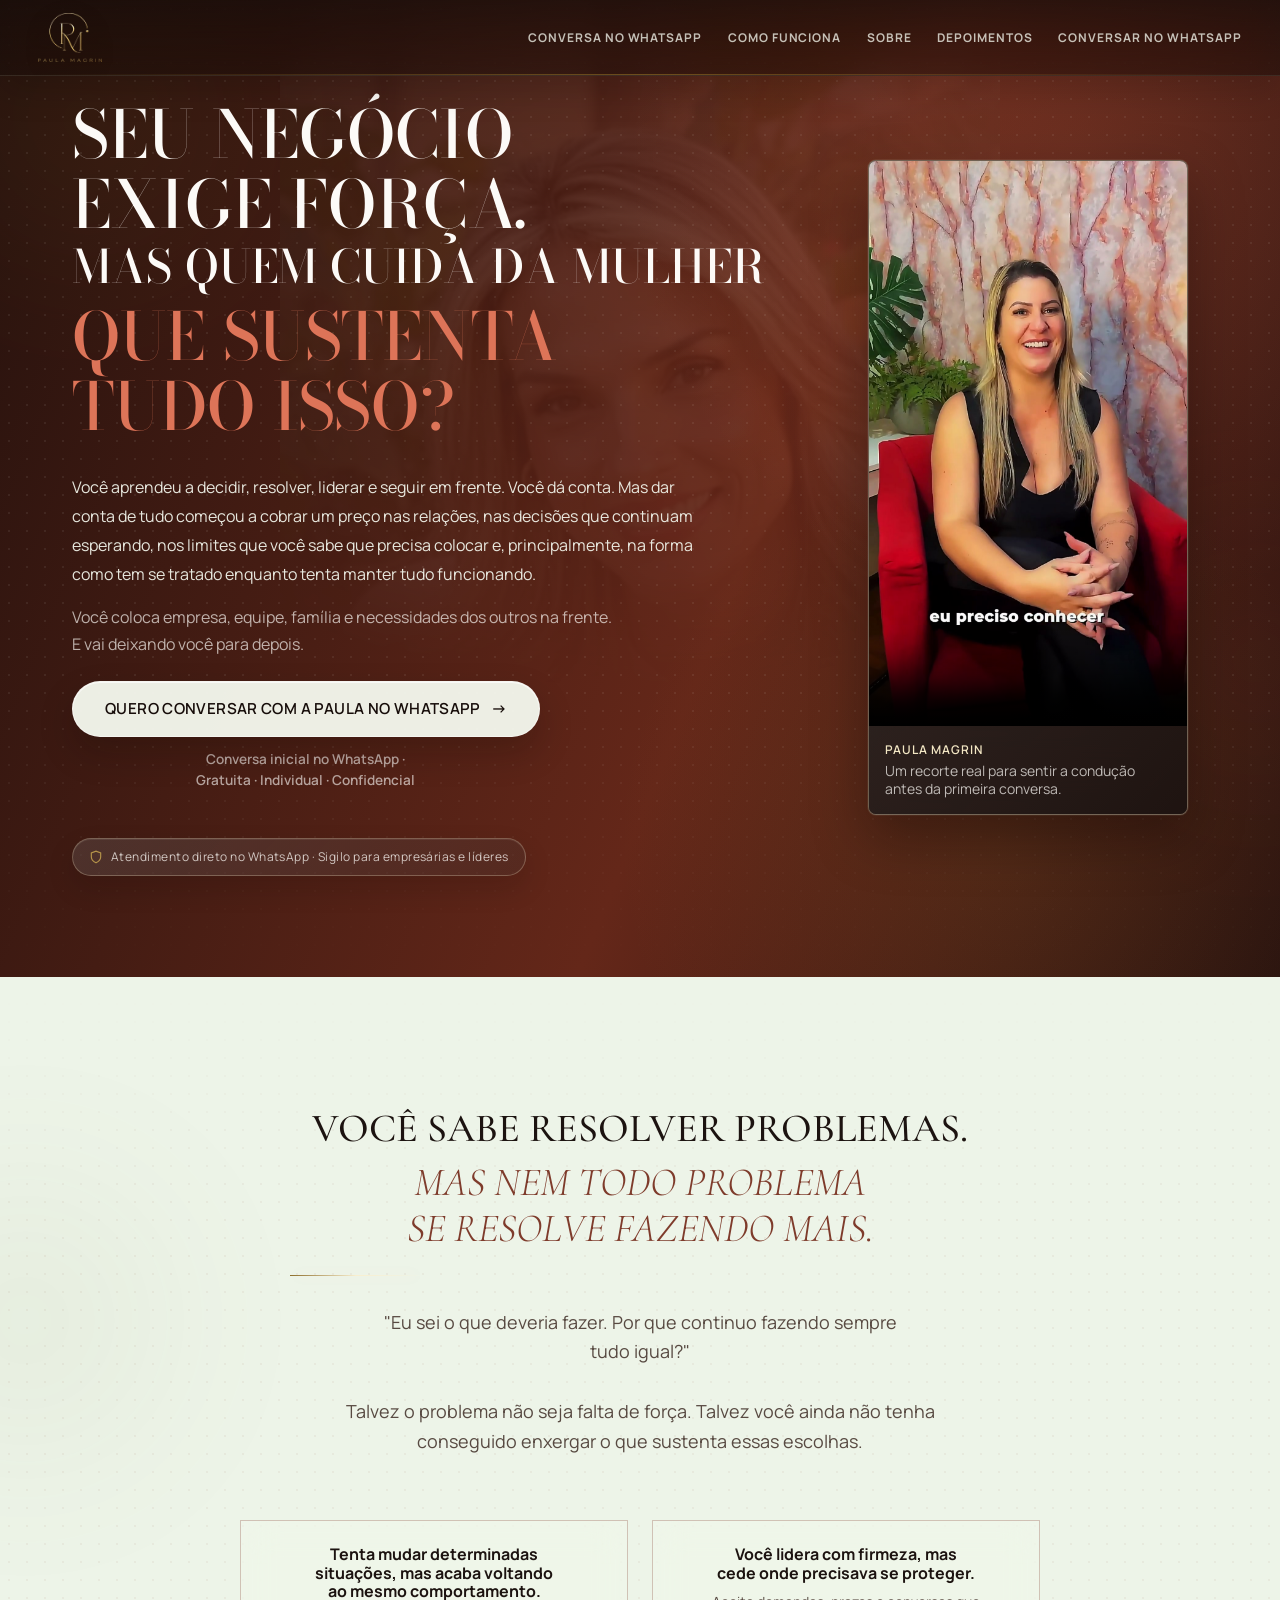
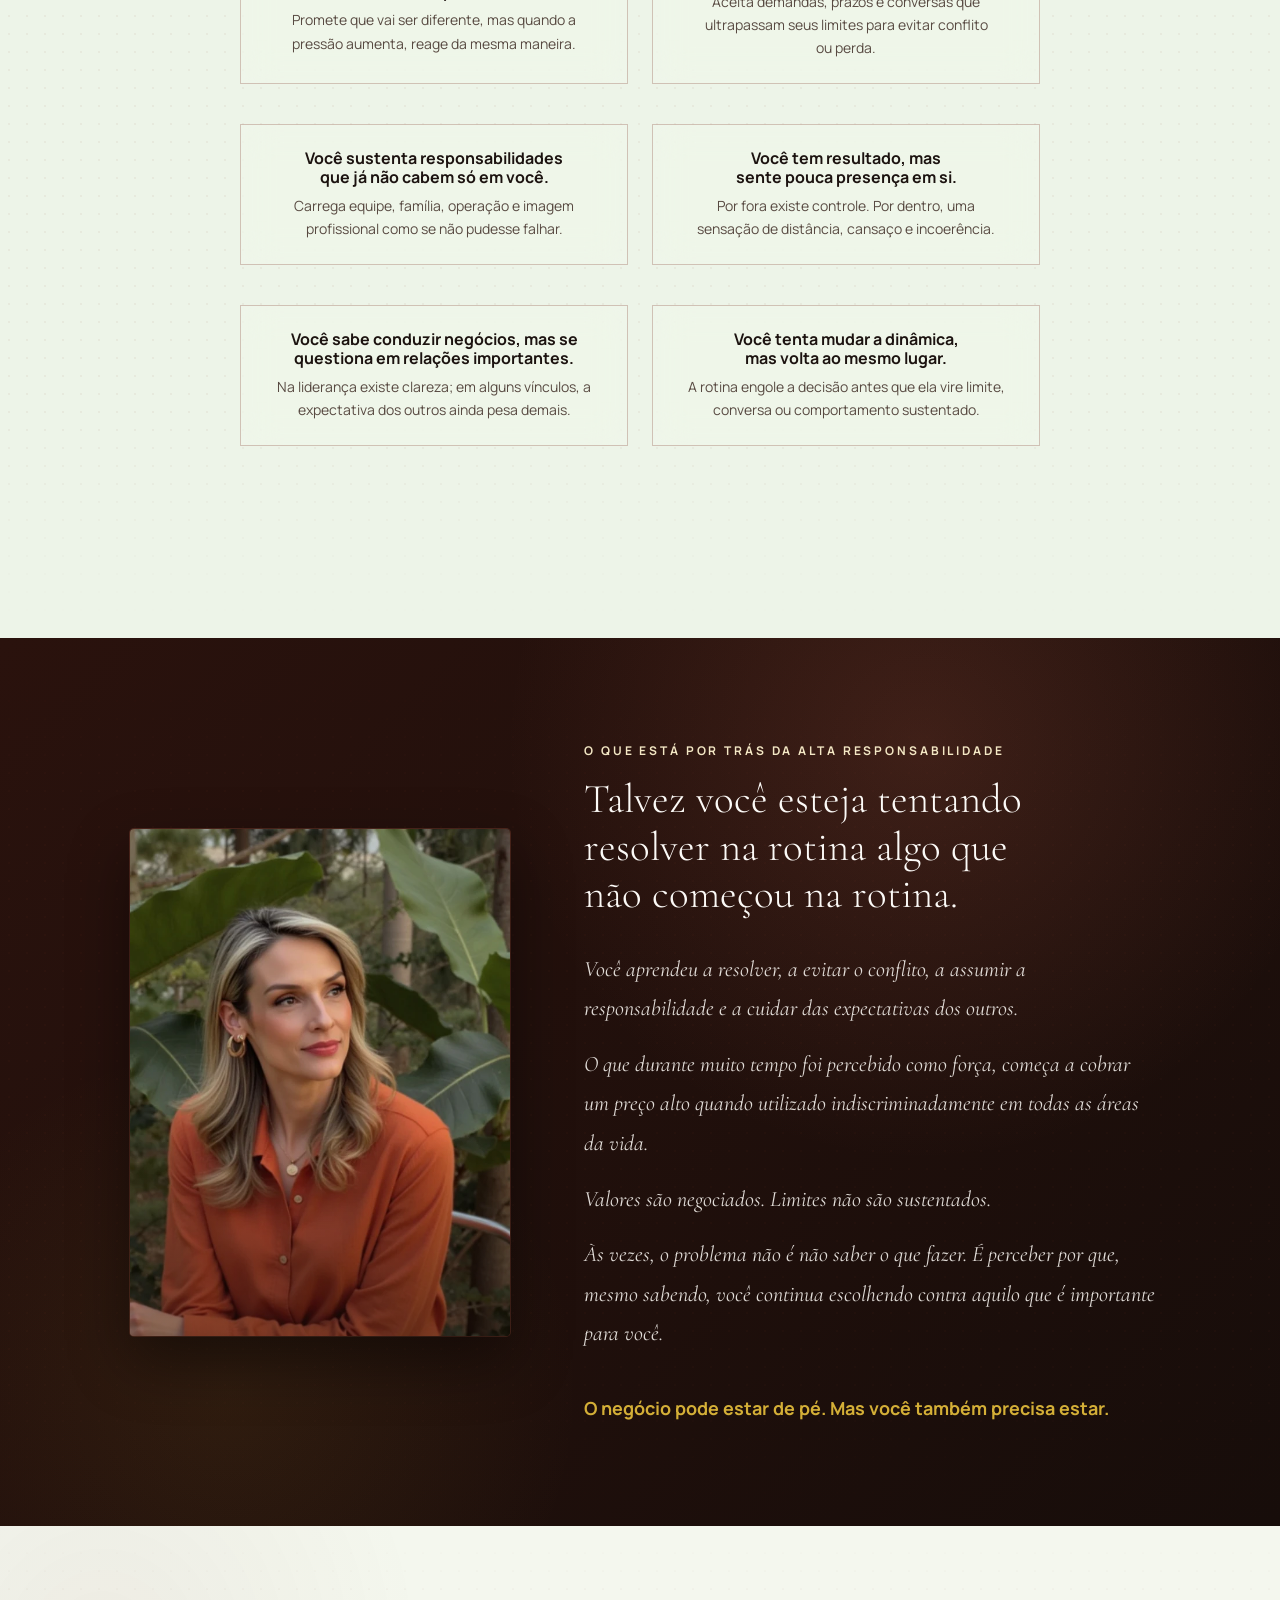
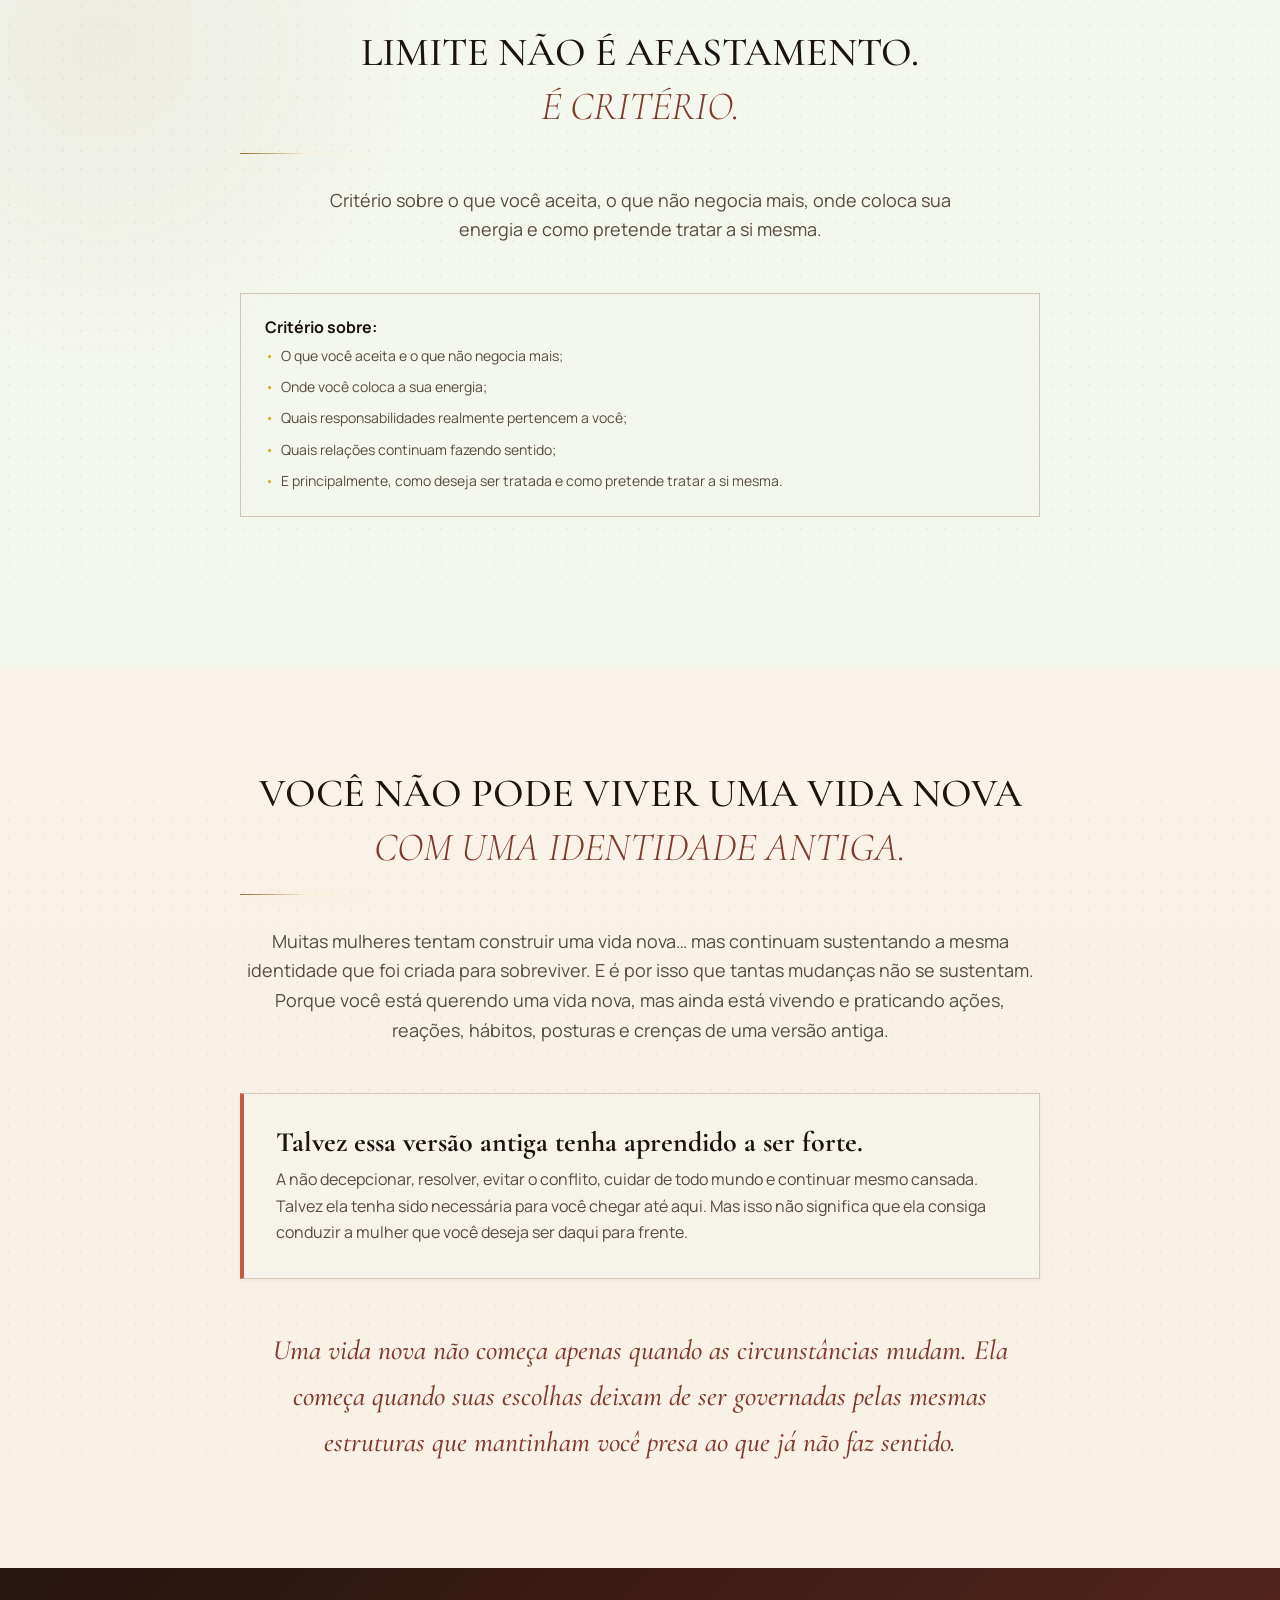
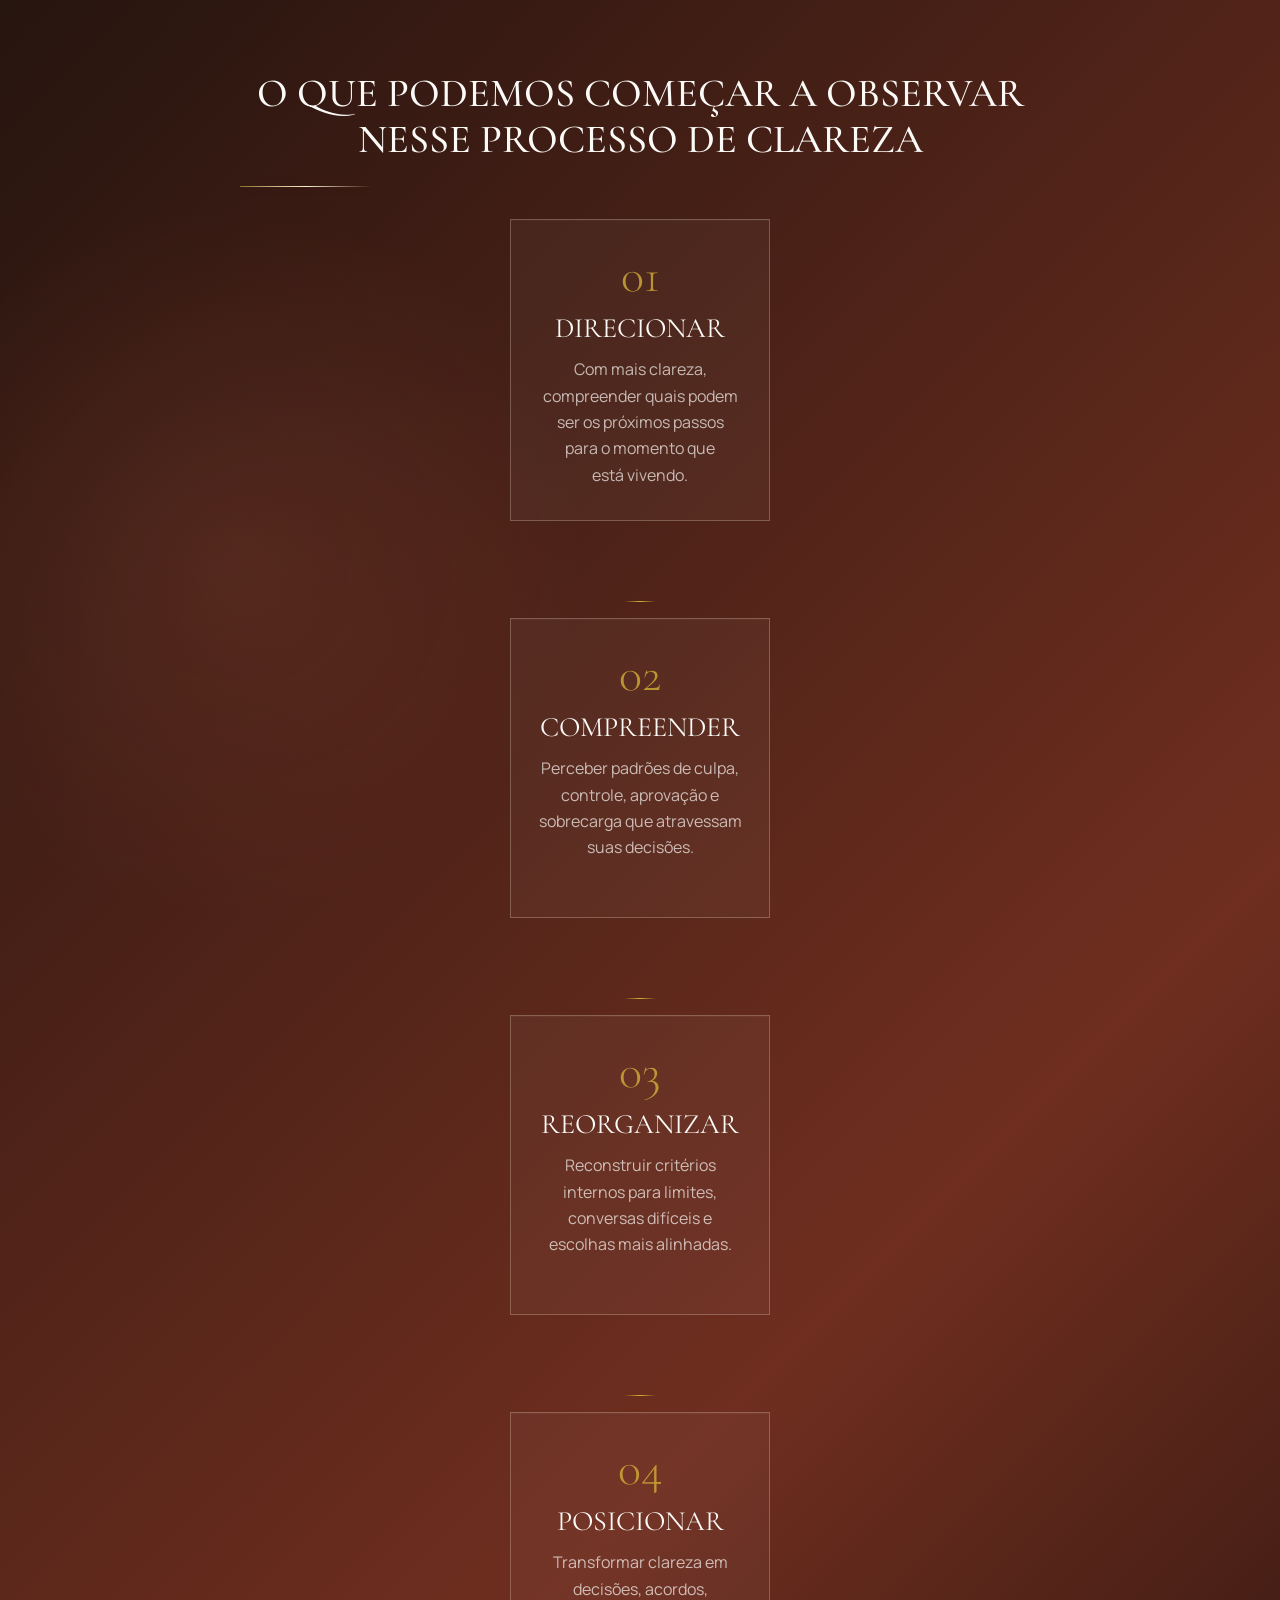
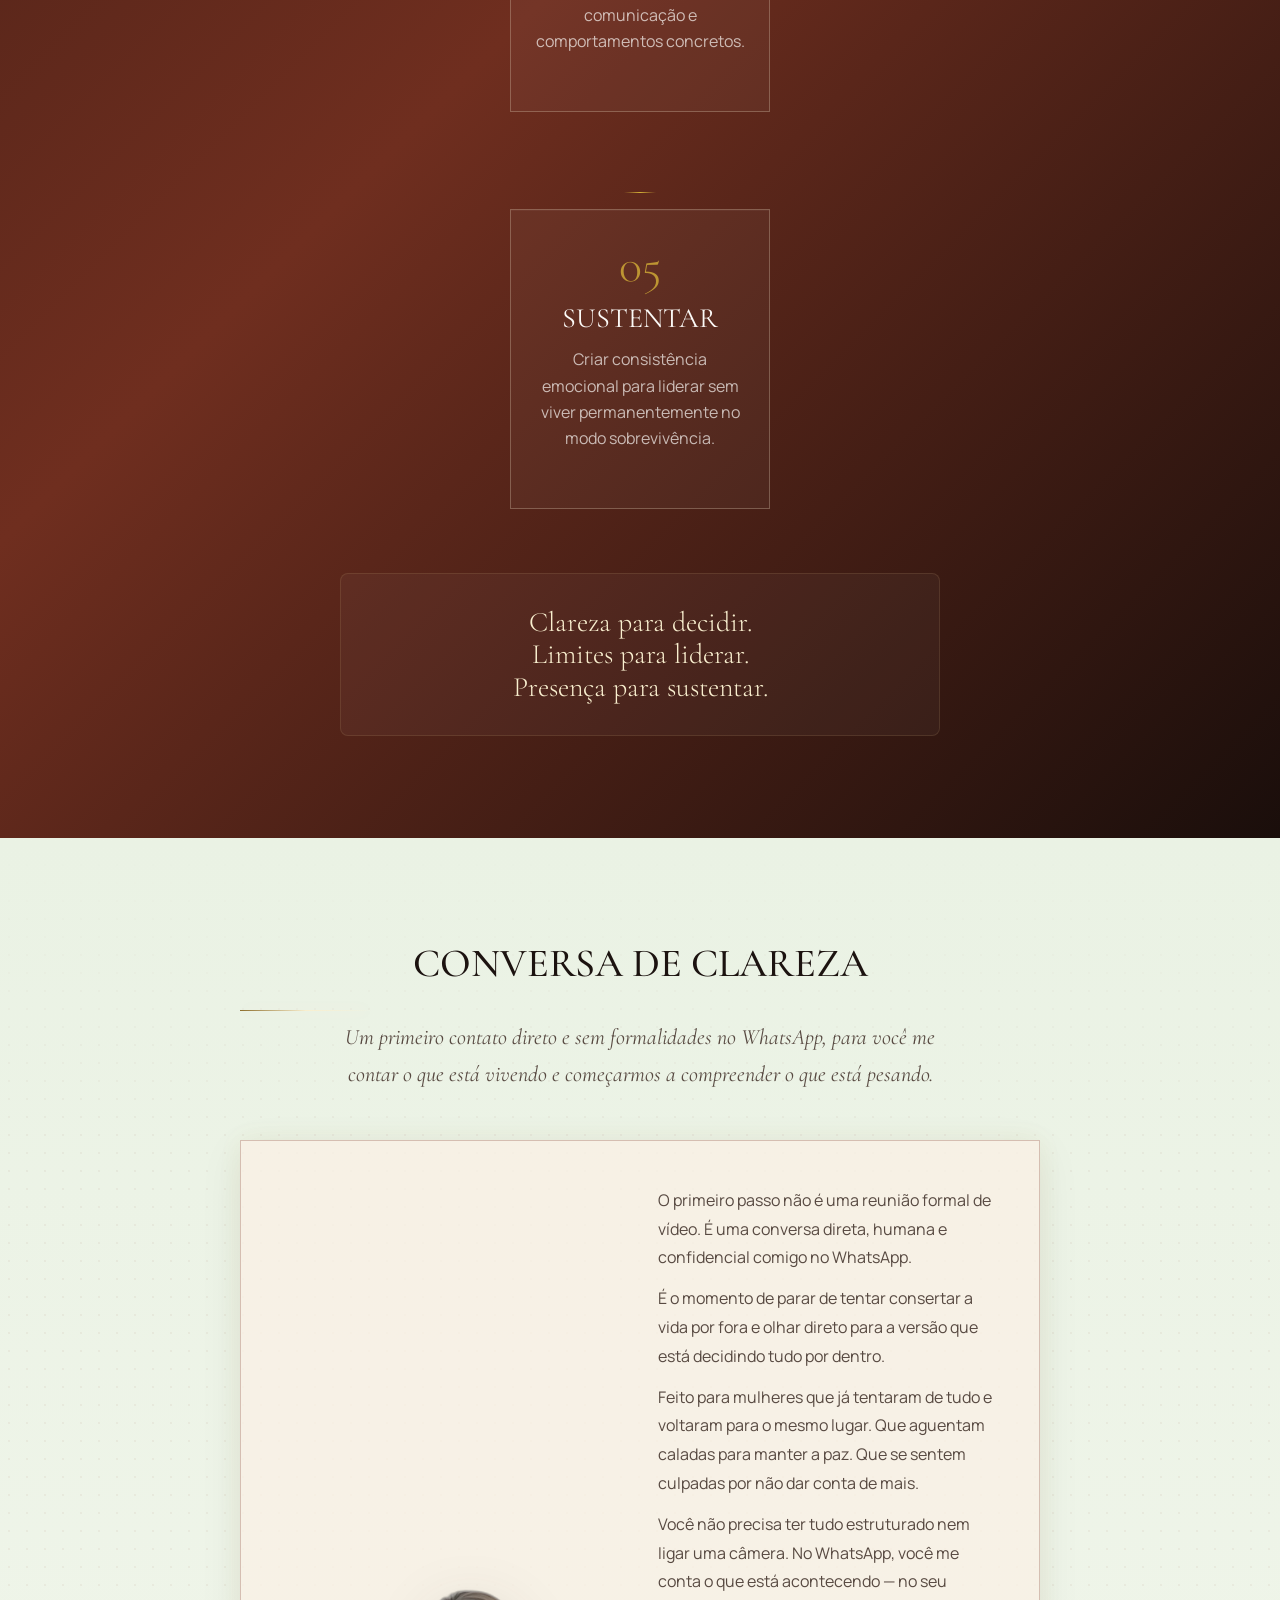
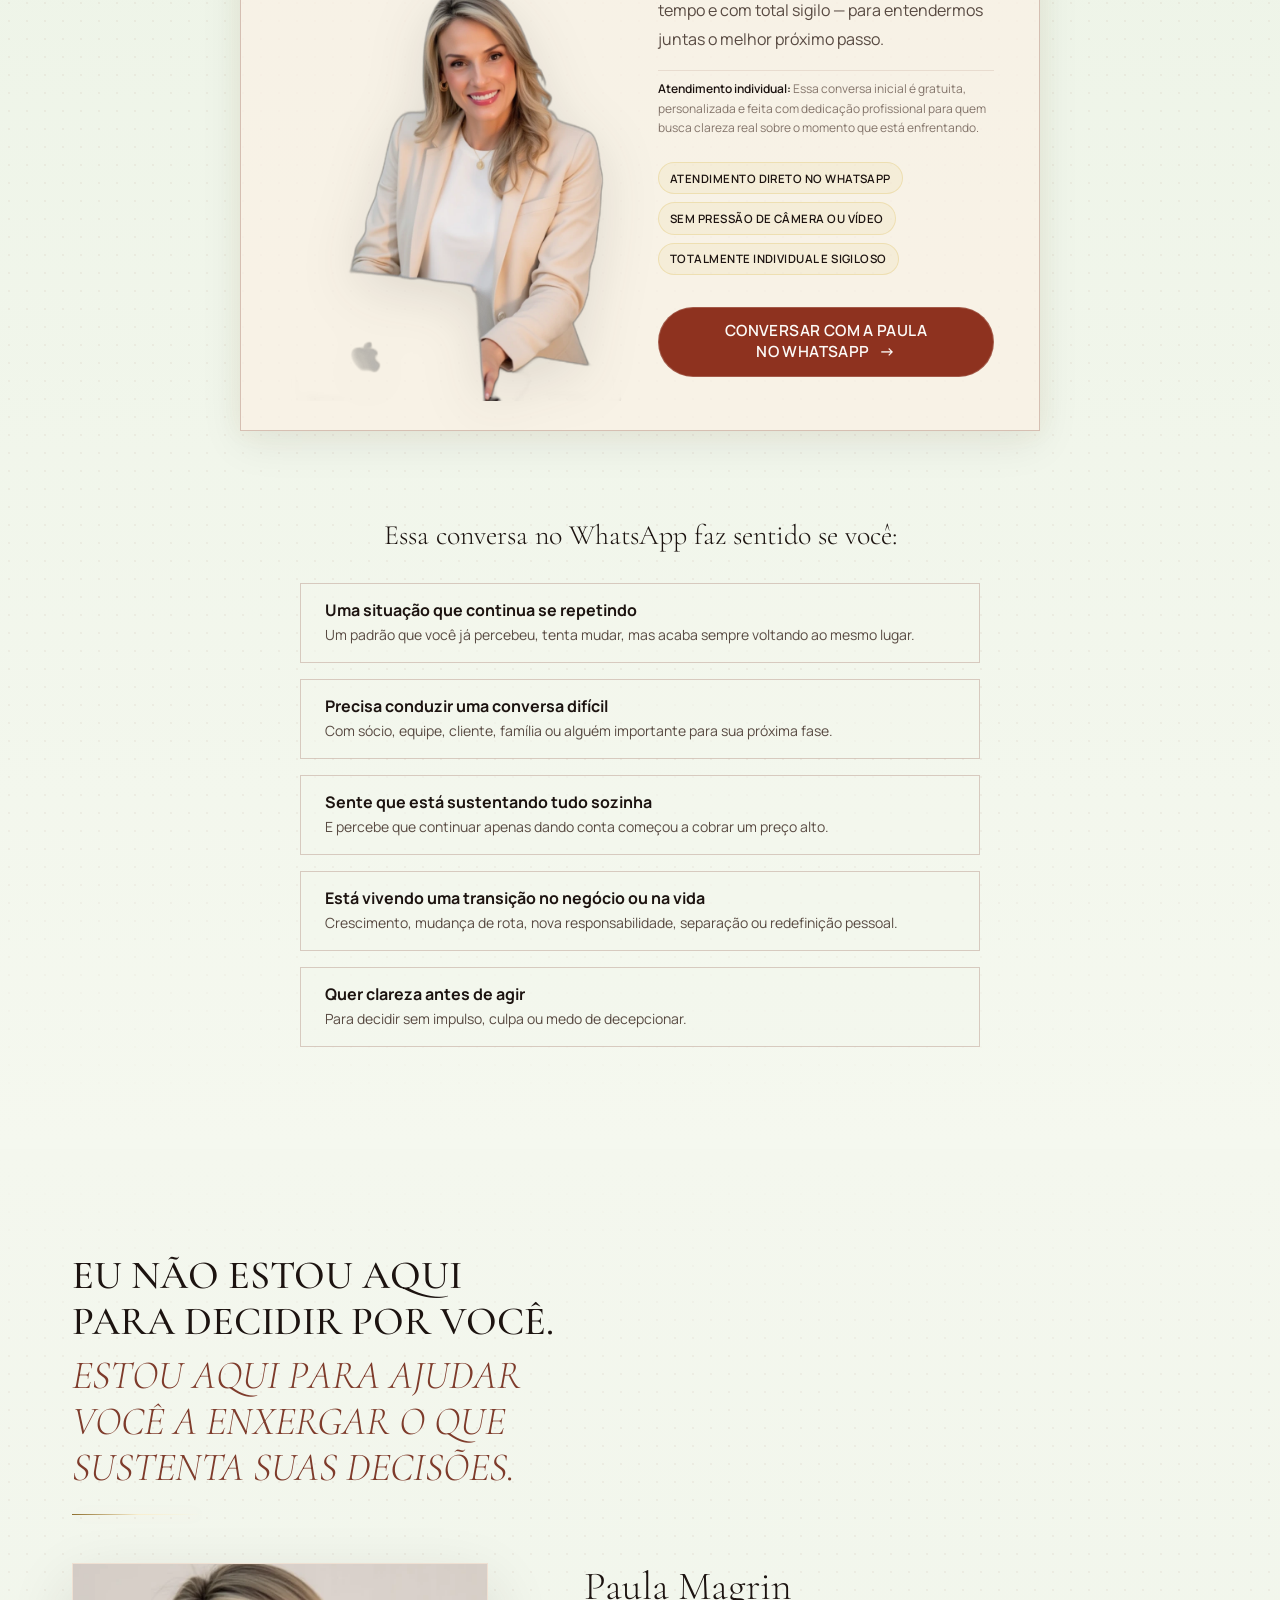
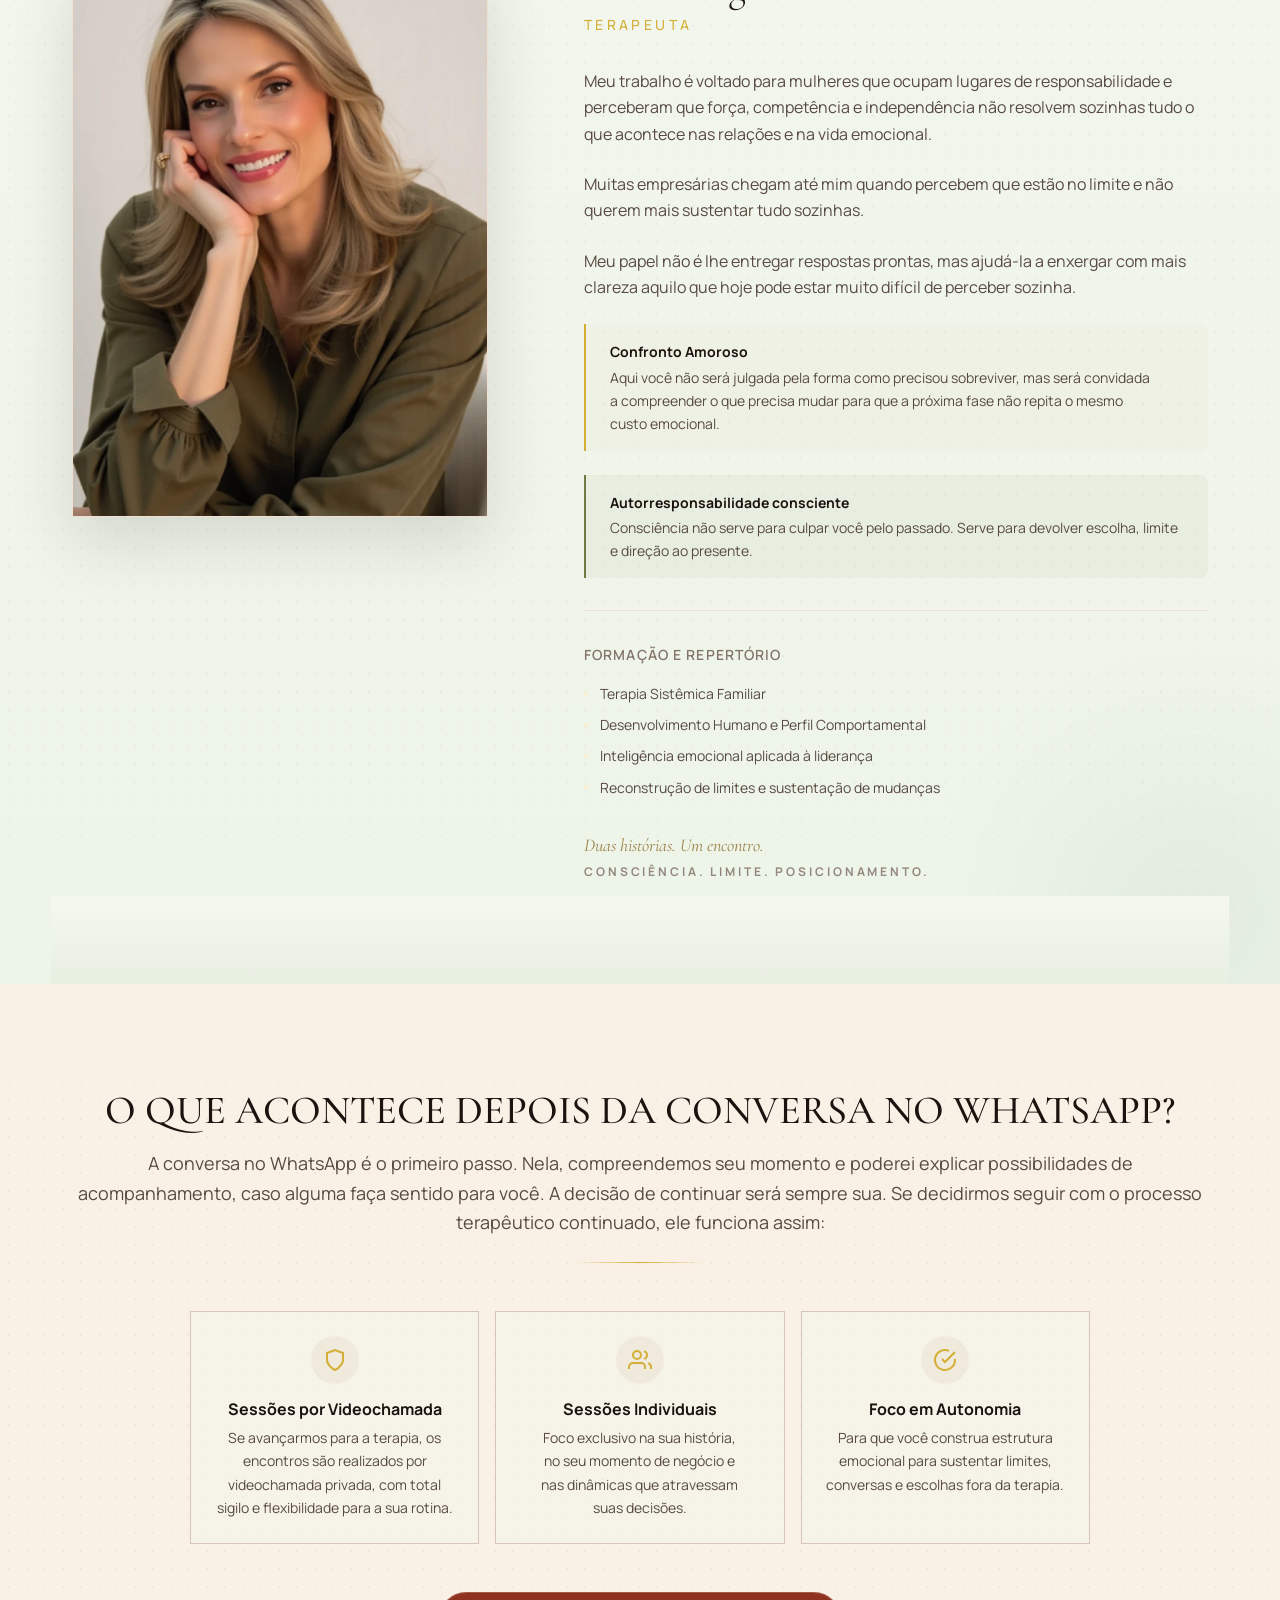
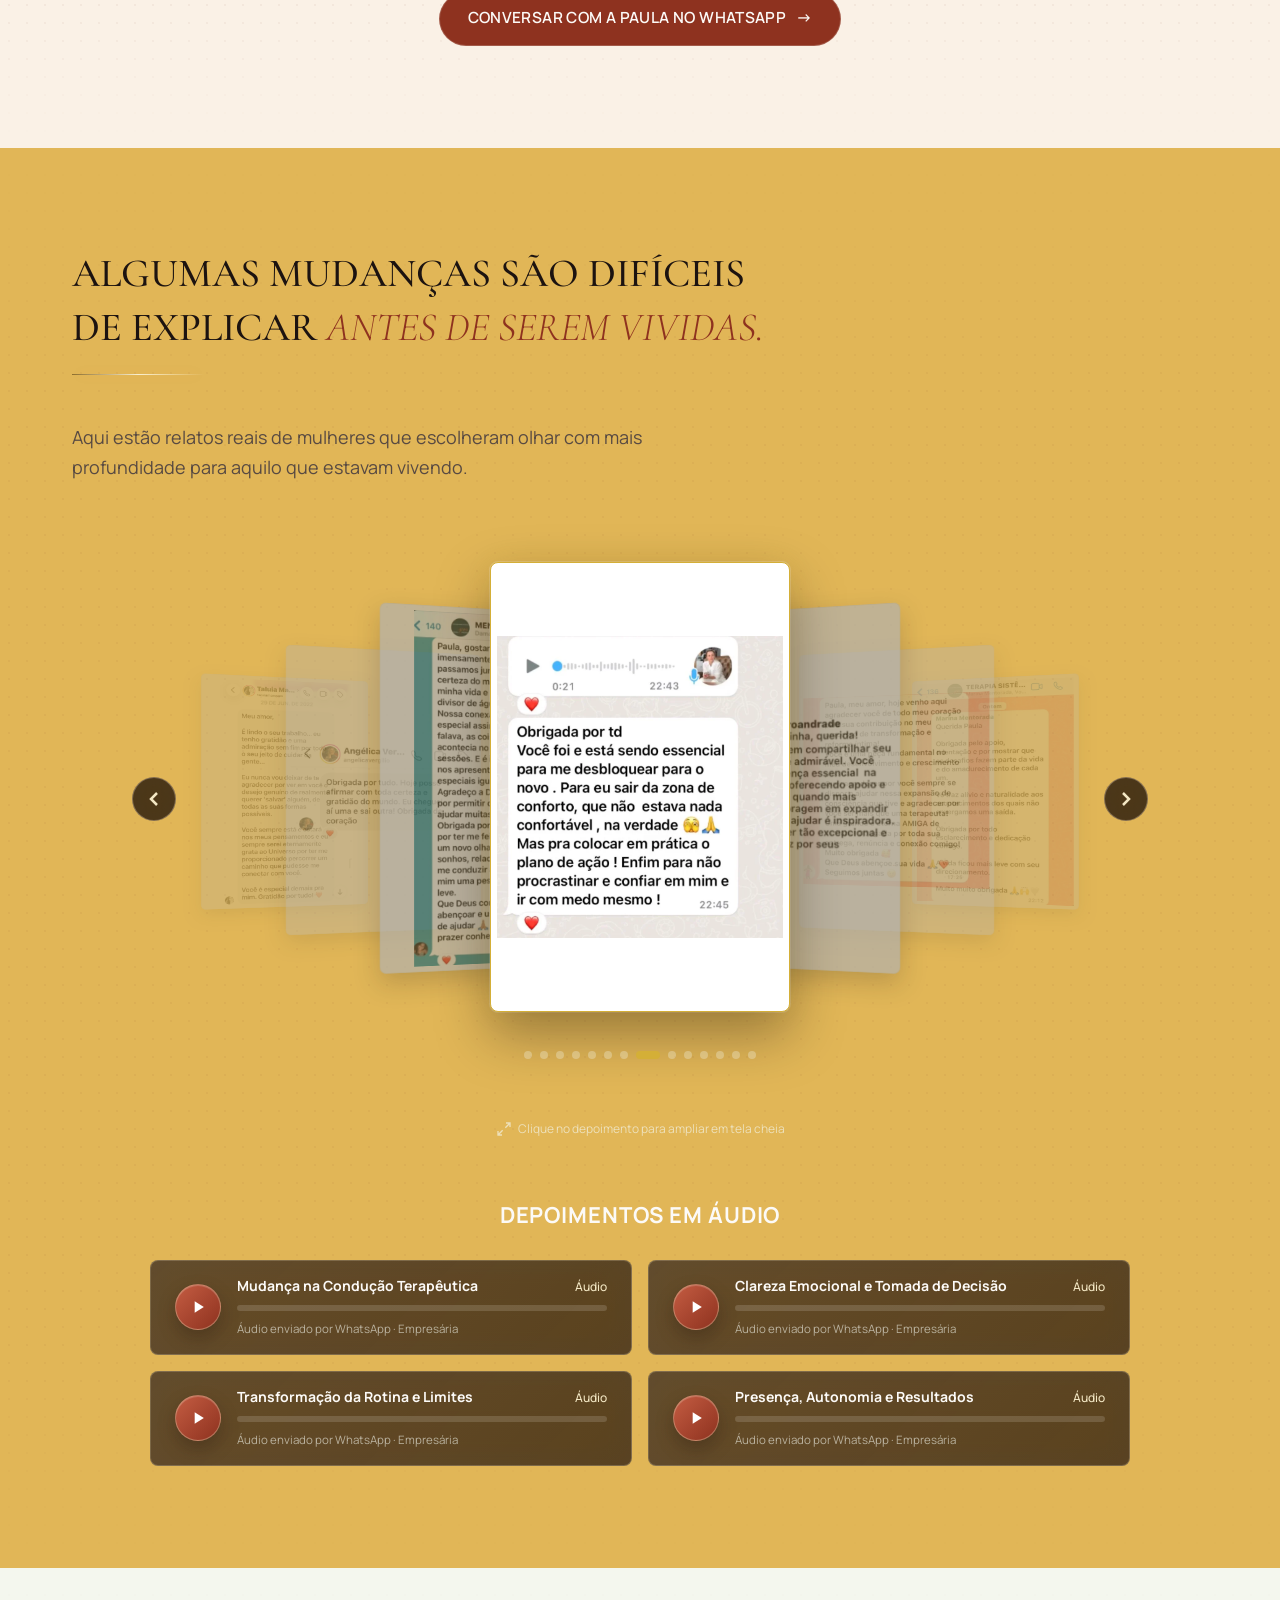
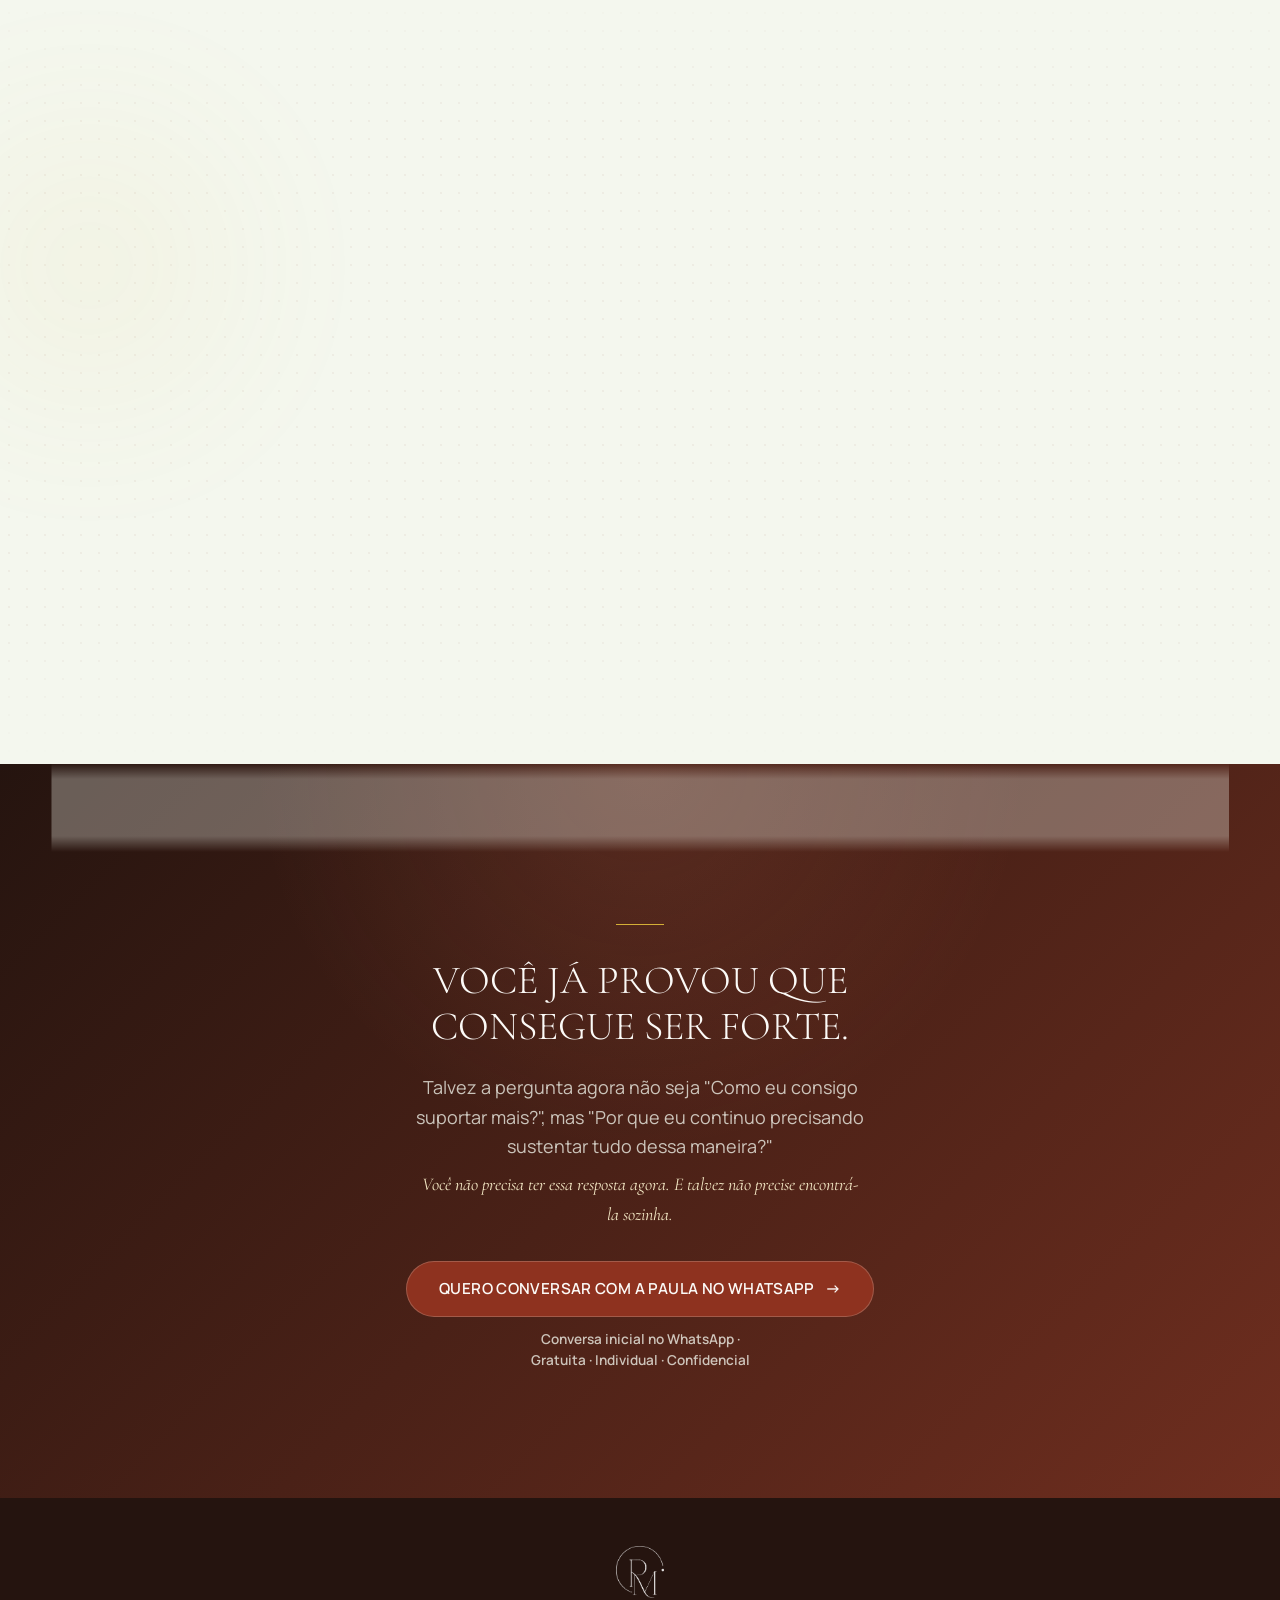
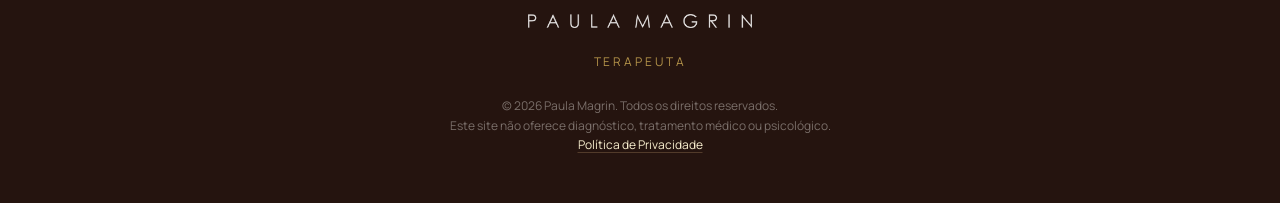
==== commit bed39f44: "feat(seo): suite completa de SEO, Open Graph 1200x630 para WhatsApp, Schema.org e sitemap" ====
--- a/index.html
+++ b/index.html
@@ -4,30 +4,51 @@
   <meta charset="UTF-8">
   <meta name="viewport" content="width=device-width, initial-scale=1.0">
 
-  <!-- SEO -->
-  <title>Paula Magrin | Terapia para Mulheres Empresárias</title>
-  <meta name="description" content="Processo terapêutico para mulheres empresárias que sustentam negócios, equipes e decisões importantes, mas desejam reconstruir limites, clareza emocional e presença em si mesmas.">
-  <meta name="robots" content="index, follow">
-  <link rel="canonical" href="/">
-
-  <!-- Open Graph -->
+  <!-- Primary Meta Tags -->
+  <title>Paula Magrin | Terapia para Mulheres Empresárias &amp; Líderes</title>
+  <meta name="title" content="Paula Magrin | Terapia para Mulheres Empresárias &amp; Líderes">
+  <meta name="description" content="Processo terapêutico e clareza emocional para empresárias e líderes. Reconstrução de identidade, limites e posicionamento sem sobrecarga. Atendimento direto no WhatsApp.">
+  <meta name="keywords" content="terapia para empresárias, terapia para líderes, reconstrução de identidade, limites emocionais, inteligência emocional líderes, terapia sistêmica individual, sobrecarga feminina, Paula Magrin, atendimento whatsapp">
+  <meta name="author" content="Paula Magrin">
+  <meta name="robots" content="index, follow, max-image-preview:large, max-snippet:-1, max-video-preview:-1">
+  <link rel="canonical" href="https://paulamagrin.com.br/">
+
+  <!-- Mobile & PWA Theme -->
+  <meta name="theme-color" content="#1C1614">
+  <meta name="msapplication-TileColor" content="#1C1614">
+  <meta name="apple-mobile-web-app-capable" content="yes">
+  <meta name="apple-mobile-web-app-status-bar-style" content="black-translucent">
+  <meta name="apple-mobile-web-app-title" content="Paula Magrin">
+  <link rel="manifest" href="site.webmanifest">
+
+  <!-- Open Graph / Facebook / WhatsApp / LinkedIn -->
   <meta property="og:type" content="website">
-  <meta property="og:title" content="Paula Magrin | Terapia para Mulheres Empresárias">
-  <meta property="og:description" content="Um processo terapêutico para empresárias que precisam sustentar decisões, relações e limites sem abandonar a si mesmas.">
-  <meta property="og:image" content="images/fotos/Foto%20Paula%2016%20.png">
-  <meta property="og:url" content="/">
   <meta property="og:locale" content="pt_BR">
   <meta property="og:site_name" content="Paula Magrin Terapeuta">
-
-  <!-- Twitter Card -->
+  <meta property="og:url" content="https://paulamagrin.com.br/">
+  <meta property="og:title" content="Paula Magrin | Terapia para Mulheres Empresárias &amp; Líderes">
+  <meta property="og:description" content="Você aprendeu a dar conta de tudo. Mas quem cuida da mulher que sustenta o negócio? Atendimento individual e confidencial diretamente no WhatsApp.">
+  <meta property="og:image" content="https://paulamagrin.com.br/images/og-share.jpg">
+  <meta property="og:image:secure_url" content="https://paulamagrin.com.br/images/og-share.jpg">
+  <meta property="og:image:type" content="image/jpeg">
+  <meta property="og:image:width" content="1200">
+  <meta property="og:image:height" content="630">
+  <meta property="og:image:alt" content="Paula Magrin — Terapia para Mulheres Empresárias e Líderes">
+
+  <!-- Twitter / X Card -->
   <meta name="twitter:card" content="summary_large_image">
-  <meta name="twitter:title" content="Paula Magrin | Terapia para Mulheres Empresárias">
-  <meta name="twitter:description" content="Clareza emocional, limites e posicionamento para mulheres empresárias.">
-
-  <!-- Favicon -->
-  <link rel="icon" type="image/png" href="images/logo/logo.png">
-
-  <!-- Preload Fonts -->
+  <meta name="twitter:url" content="https://paulamagrin.com.br/">
+  <meta name="twitter:title" content="Paula Magrin | Terapia para Mulheres Empresárias &amp; Líderes">
+  <meta name="twitter:description" content="Clareza emocional, limites e reconstrução de identidade para mulheres empresárias e líderes. Atendimento no WhatsApp.">
+  <meta name="twitter:image" content="https://paulamagrin.com.br/images/og-share.jpg">
+  <meta name="twitter:image:alt" content="Paula Magrin — Terapia para Mulheres Empresárias">
+
+  <!-- Favicons & Touch Icons -->
+  <link rel="icon" type="image/png" sizes="32x32" href="images/logo/favicon-32x32.png">
+  <link rel="icon" type="image/png" sizes="16x16" href="images/logo/favicon-16x16.png">
+  <link rel="apple-touch-icon" sizes="180x180" href="images/logo/apple-touch-icon.png">
+
+  <!-- Preload Fonts & Critical Resources -->
   <link rel="preconnect" href="https://fonts.googleapis.com">
   <link rel="preconnect" href="https://fonts.gstatic.com" crossorigin>
   <link href="https://fonts.googleapis.com/css2?family=Bodoni+Moda:opsz,wght@6..96,400;6..96,500;6..96,600&family=Cormorant+Garamond:ital,wght@0,300;0,400;0,500;1,300;1,400&family=Manrope:wght@300;400;500;600;700&display=swap" rel="stylesheet">
@@ -41,16 +62,137 @@
   <link rel="stylesheet" href="css/sections.css?v=3.3">
   <link rel="stylesheet" href="css/responsive.css?v=3.2">
 
-  <!-- Schema.org -->
+  <!-- Schema.org Rich Snippets (Person, ProfessionalService, FAQPage, WebSite) -->
   <script type="application/ld+json">
   {
     "@context": "https://schema.org",
-    "@type": "Person",
-    "name": "Paula Magrin",
-    "jobTitle": "Terapeuta",
-    "description": "Terapeuta especializada em reconstrução de identidade, limites e posicionamento emocional para mulheres empresárias.",
-    "url": "/",
-    "image": "images/fotos/Foto%20Paula%2016%20.png"
+    "@graph": [
+      {
+        "@type": "WebSite",
+        "@id": "https://paulamagrin.com.br/#website",
+        "url": "https://paulamagrin.com.br/",
+        "name": "Paula Magrin | Terapia para Mulheres Empresárias",
+        "description": "Processo terapêutico e clareza emocional para mulheres empresárias e líderes.",
+        "publisher": {
+          "@id": "https://paulamagrin.com.br/#person"
+        },
+        "inLanguage": "pt-BR"
+      },
+      {
+        "@type": "Person",
+        "@id": "https://paulamagrin.com.br/#person",
+        "name": "Paula Magrin",
+        "jobTitle": "Terapeuta",
+        "description": "Terapeuta especializada em reconstrução de identidade, limites e posicionamento emocional para mulheres empresárias e líderes.",
+        "url": "https://paulamagrin.com.br/",
+        "image": "https://paulamagrin.com.br/images/fotos/paula-clareza-cutout.webp",
+        "knowsAbout": [
+          "Terapia Sistêmica Familiar",
+          "Desenvolvimento Humano e Perfil Comportamental",
+          "Inteligência Emocional Aplicada à Liderança",
+          "Reconstrução de Identidade e Limites",
+          "Posicionamento Emocional"
+        ]
+      },
+      {
+        "@type": "ProfessionalService",
+        "@id": "https://paulamagrin.com.br/#service",
+        "name": "Paula Magrin — Terapia & Desenvolvimento Humano",
+        "url": "https://paulamagrin.com.br/",
+        "logo": "https://paulamagrin.com.br/images/logo/logo-dourada-opt.png",
+        "image": "https://paulamagrin.com.br/images/og-share.jpg",
+        "description": "Atendimento terapêutico e clareza emocional individual para empresárias, líderes e mulheres em posições de alta responsabilidade.",
+        "priceRange": "$$$",
+        "currenciesAccepted": "BRL",
+        "founder": {
+          "@id": "https://paulamagrin.com.br/#person"
+        },
+        "areaServed": {
+          "@type": "Country",
+          "name": "Brasil"
+        },
+        "availableLanguage": {
+          "@type": "Language",
+          "name": "Portuguese"
+        },
+        "hasOfferCatalog": {
+          "@type": "OfferCatalog",
+          "name": "Serviços Terapêuticos",
+          "itemListElement": [
+            {
+              "@type": "Offer",
+              "itemOffered": {
+                "@type": "Service",
+                "name": "Conversa Inicial de Clareza",
+                "description": "Primeiro atendimento individual e confidencial diretamente pelo WhatsApp para compreensão do momento atual."
+              }
+            },
+            {
+              "@type": "Offer",
+              "itemOffered": {
+                "@type": "Service",
+                "name": "Processo Terapêutico Individual",
+                "description": "Sessões individuais por videochamada privada com foco em reconstrução de limites, identidade e posicionamento."
+              }
+            }
+          ]
+        }
+      },
+      {
+        "@type": "FAQPage",
+        "@id": "https://paulamagrin.com.br/#faq",
+        "mainEntity": [
+          {
+            "@type": "Question",
+            "name": "Preciso saber exatamente qual é o meu problema?",
+            "acceptedAnswer": {
+              "@type": "Answer",
+              "text": "Não. Podemos começar justamente pelo que hoje ainda está confuso."
+            }
+          },
+          {
+            "@type": "Question",
+            "name": "Como funciona essa conversa inicial?",
+            "acceptedAnswer": {
+              "@type": "Answer",
+              "text": "O atendimento inicial acontece diretamente no WhatsApp. É uma primeira conversa reservada e acolhedora para compreender o momento que você está vivendo e avaliar possíveis caminhos, sem a formalidade de uma reunião."
+            }
+          },
+          {
+            "@type": "Question",
+            "name": "Preciso estar em crise?",
+            "acceptedAnswer": {
+              "@type": "Answer",
+              "text": "Não. Muitas mulheres procuram ajuda justamente quando percebem que determinadas situações começaram a se repetir e não querem esperar que isso se transforme em uma ruptura maior."
+            }
+          },
+          {
+            "@type": "Question",
+            "name": "Preciso fazer chamada de vídeo logo de início?",
+            "acceptedAnswer": {
+              "@type": "Answer",
+              "text": "Não. O primeiro contato acontece 100% pelo WhatsApp, por mensagem ou áudio, no seu tempo e com sigilo absoluto. Você não precisa ligar a câmera. As sessões por vídeo acontecem apenas se decidirmos iniciar o acompanhamento terapêutico formal."
+            }
+          },
+          {
+            "@type": "Question",
+            "name": "O que acontece depois da conversa no WhatsApp?",
+            "acceptedAnswer": {
+              "@type": "Answer",
+              "text": "Ao final da conversa, avaliaremos o que apareceu e os possíveis próximos passos. Caso algum acompanhamento faça sentido, Paula explicará as possibilidades. A decisão de continuar será sempre sua."
+            }
+          },
+          {
+            "@type": "Question",
+            "name": "Paula atende apenas empresárias?",
+            "acceptedAnswer": {
+              "@type": "Answer",
+              "text": "A comunicação desta página é direcionada principalmente a empresárias, empreendedoras, profissionais autônomas e mulheres em posições de liderança, mas a avaliação do momento é individual."
+            }
+          }
+        ]
+      }
+    ]
   }
   </script>
 
@@ -67,7 +209,10 @@
   <header class="header" role="banner">
     <div class="container header__container">
       <a href="#hero" class="header__logo-link" aria-label="Ir para o início">
-        <img class="header__logo" src="images/logo/logo dourada.png" alt="Paula Magrin">
+        <picture>
+          <source srcset="images/logo/logo-dourada-opt.webp" type="image/webp">
+          <img class="header__logo" src="images/logo/logo-dourada-opt.png" alt="Paula Magrin" width="150" height="50" decoding="async">
+        </picture>
       </a>
       
       <!-- Hamburger Toggle -->
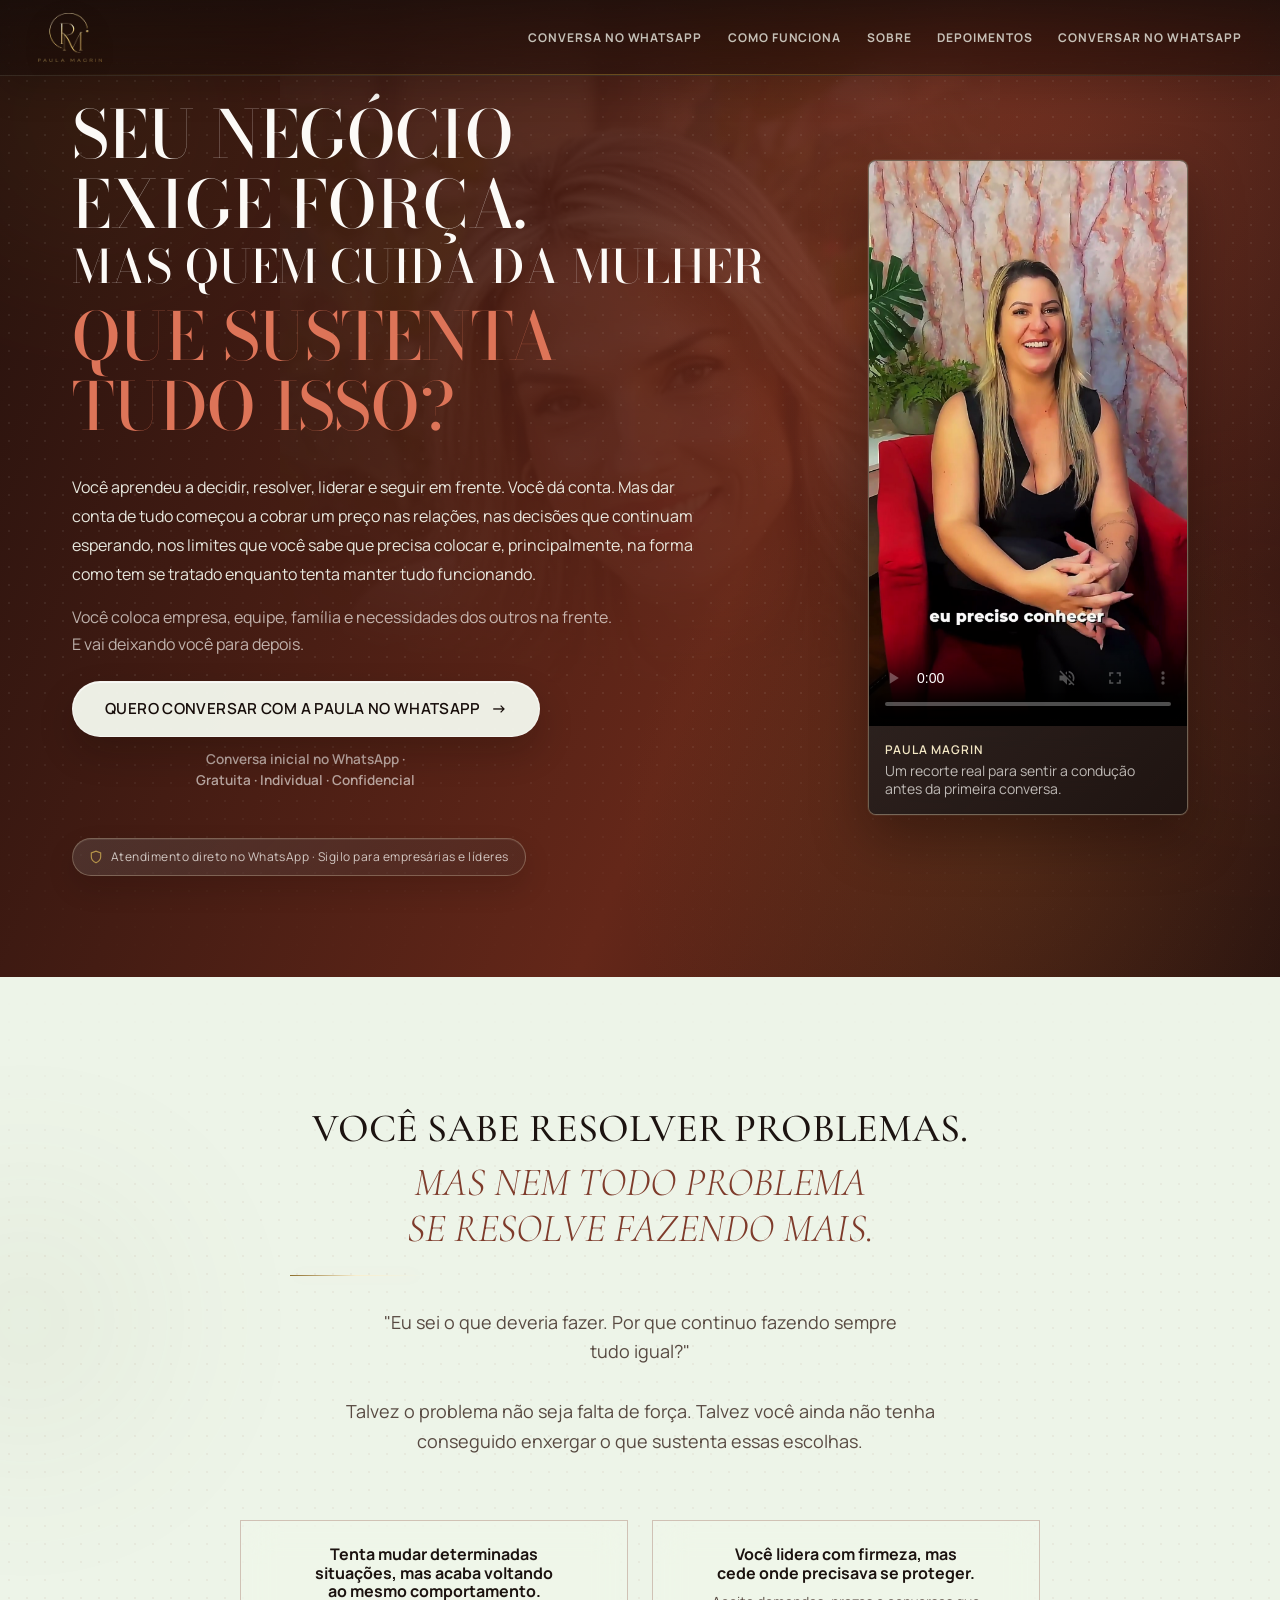
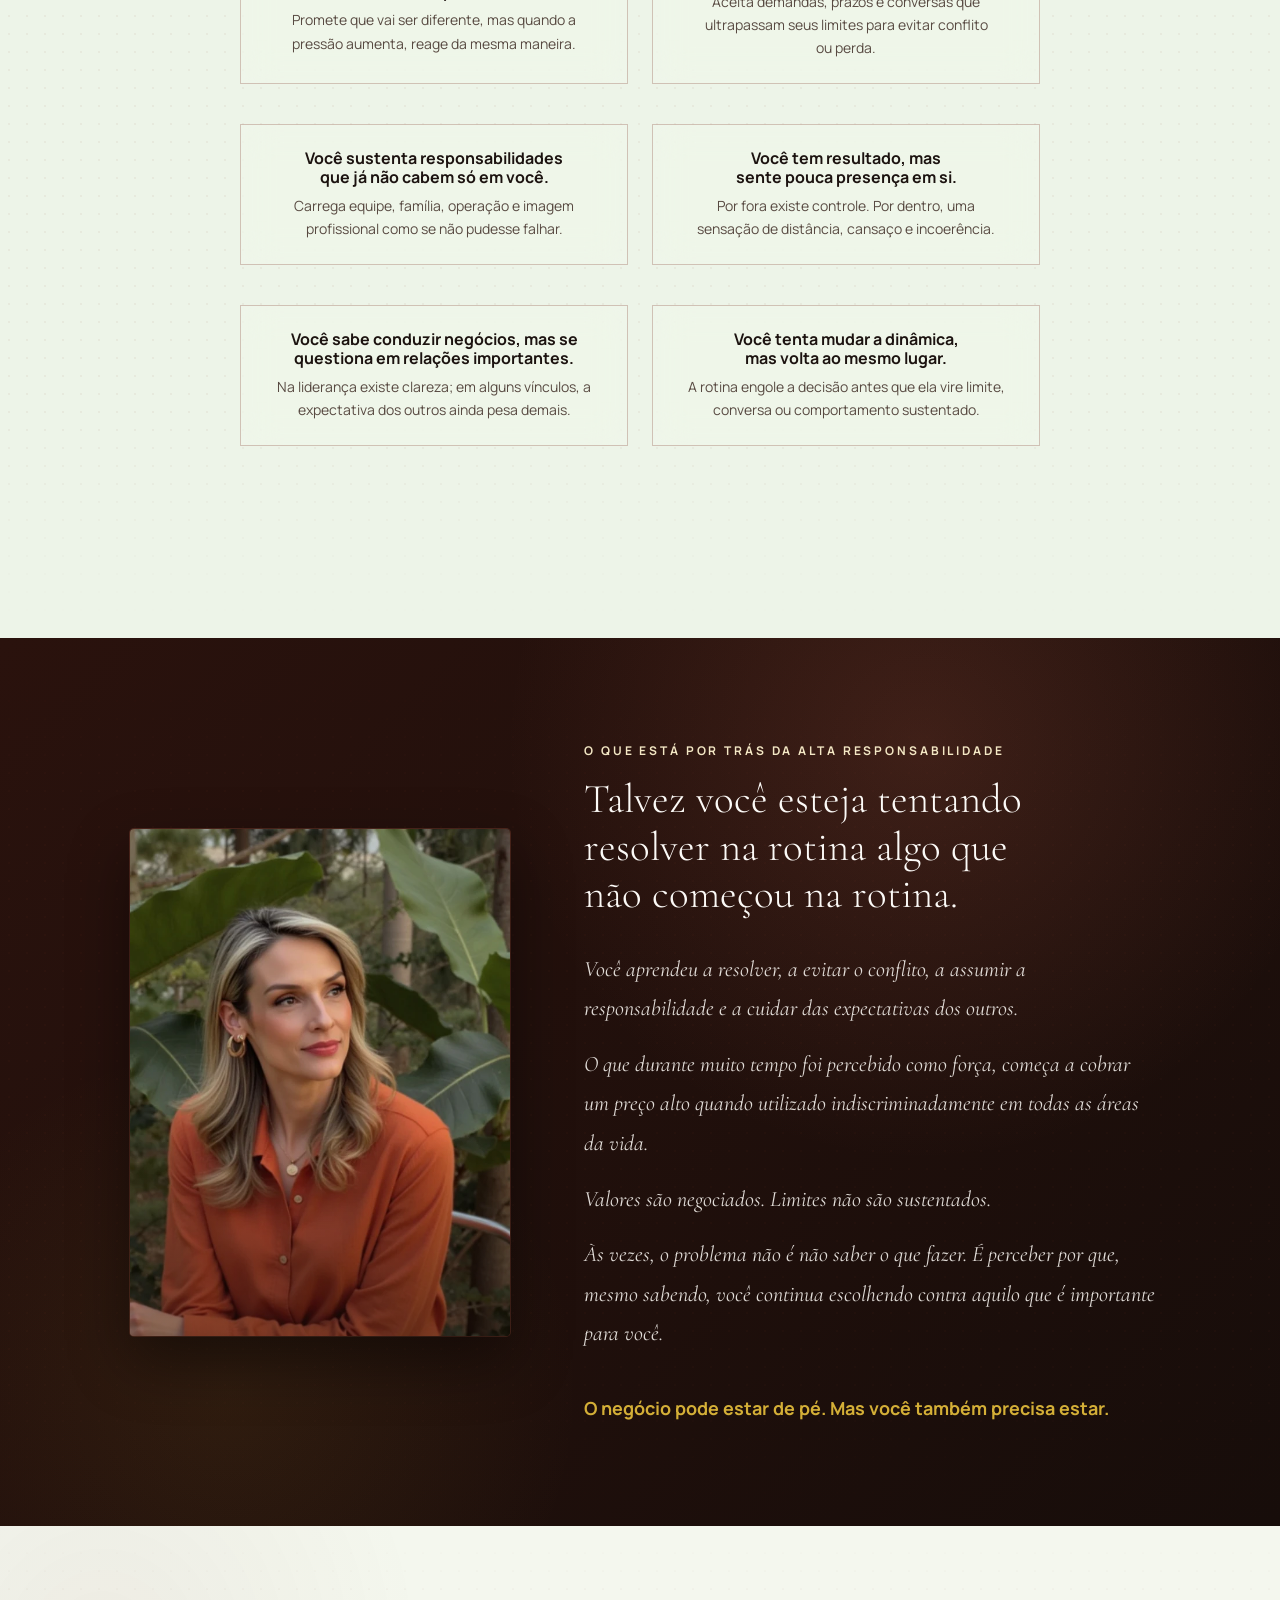
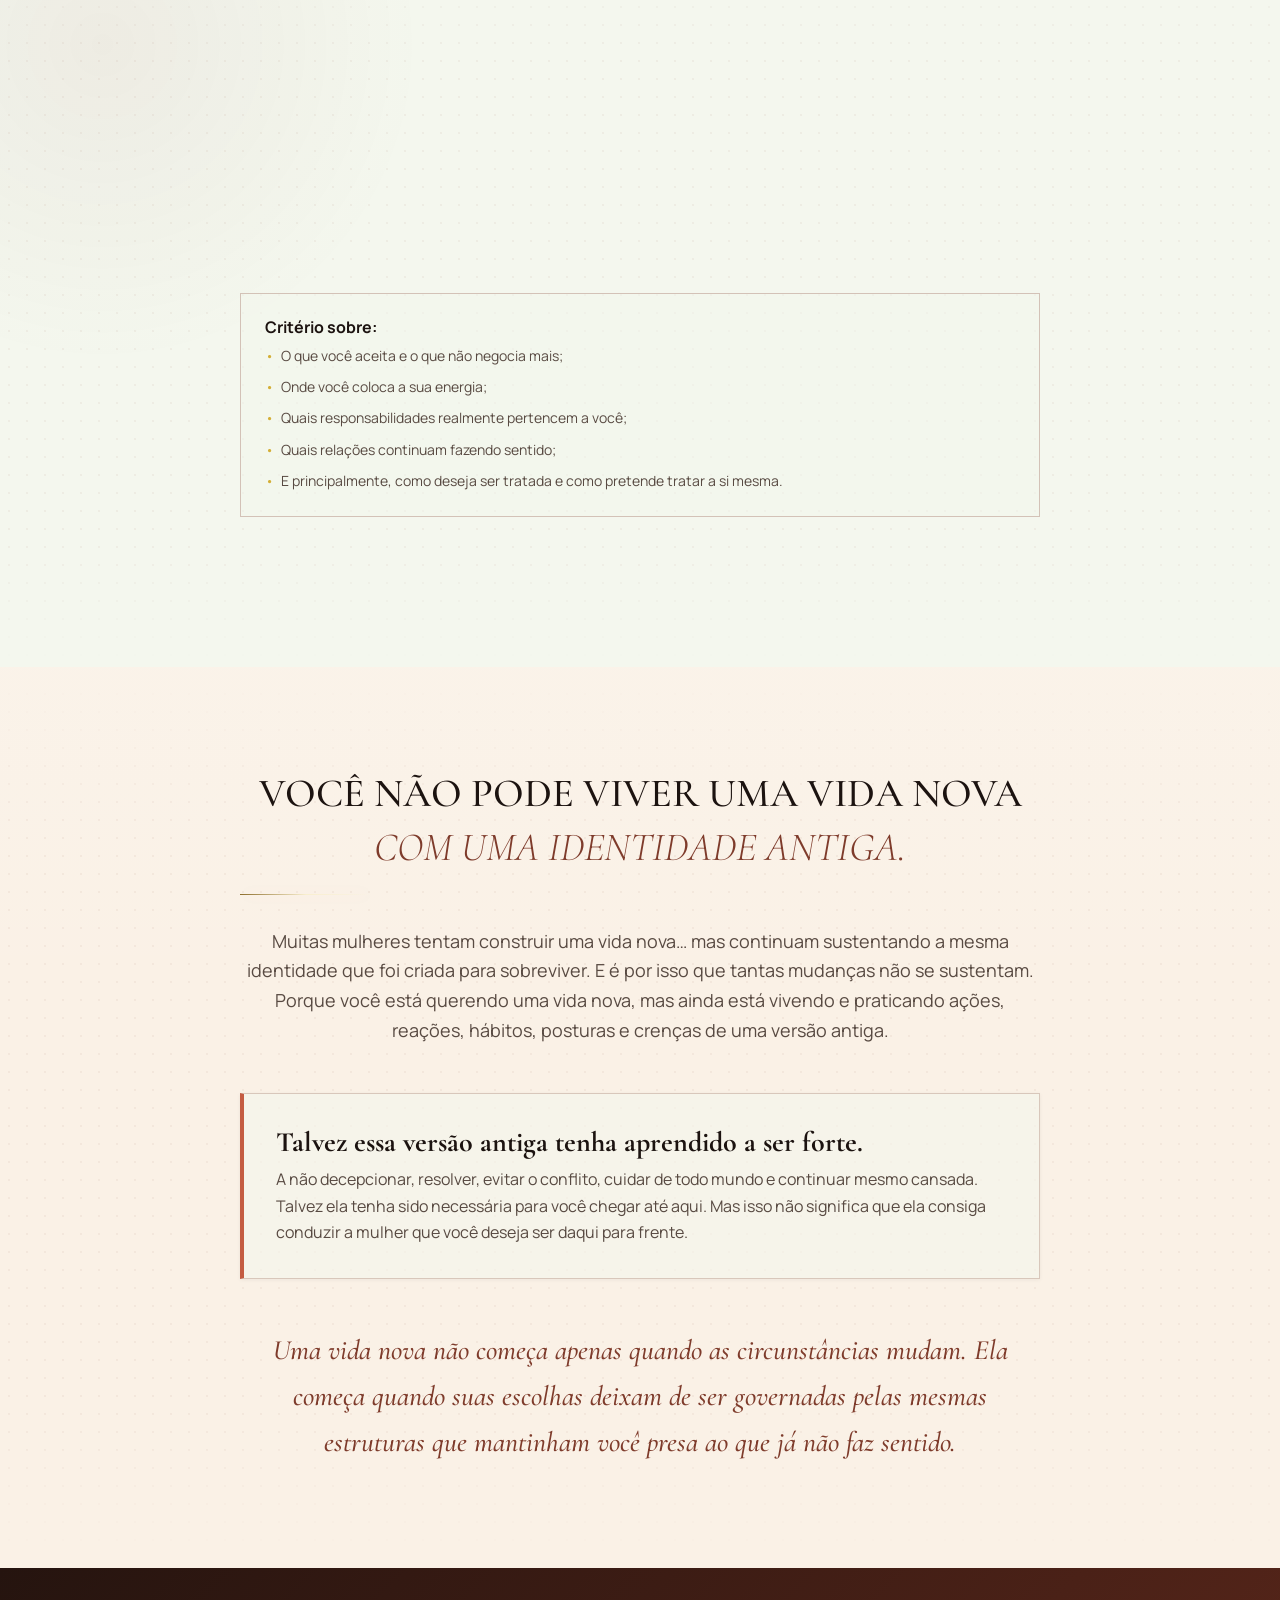
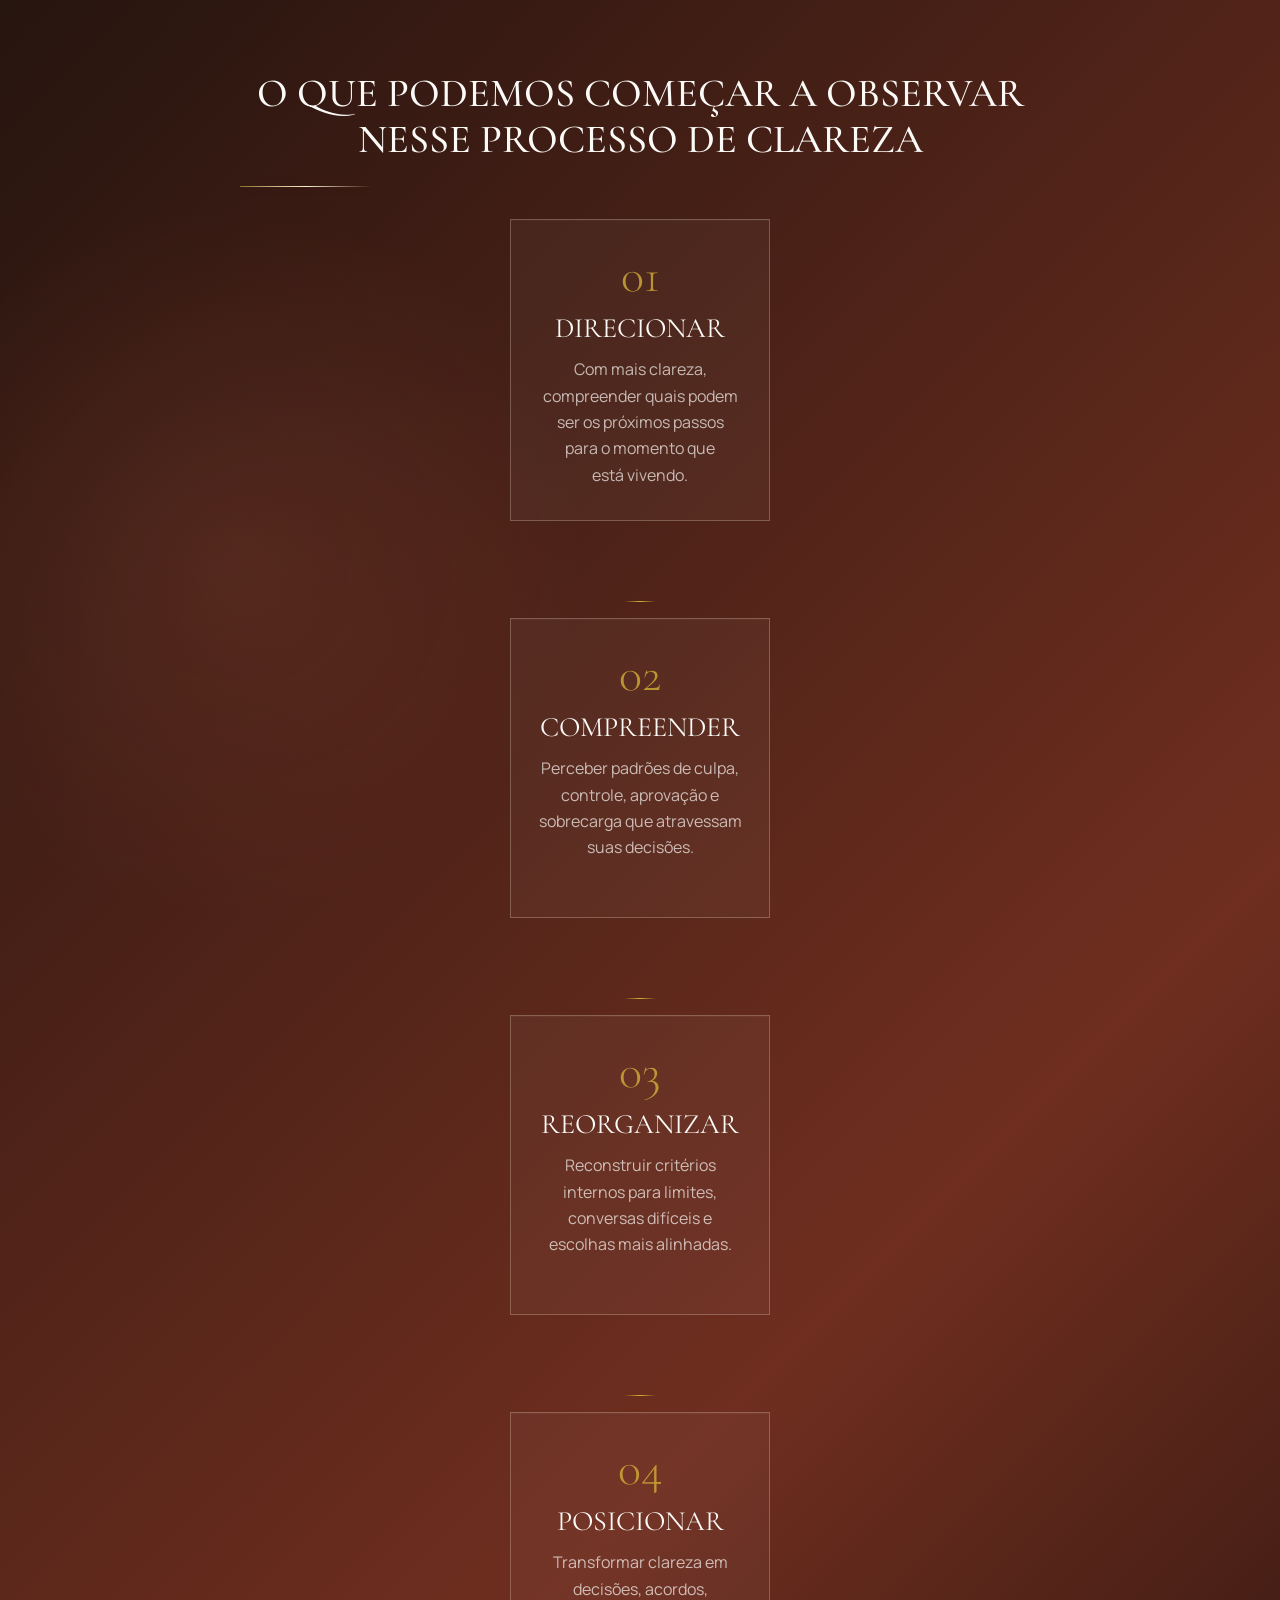
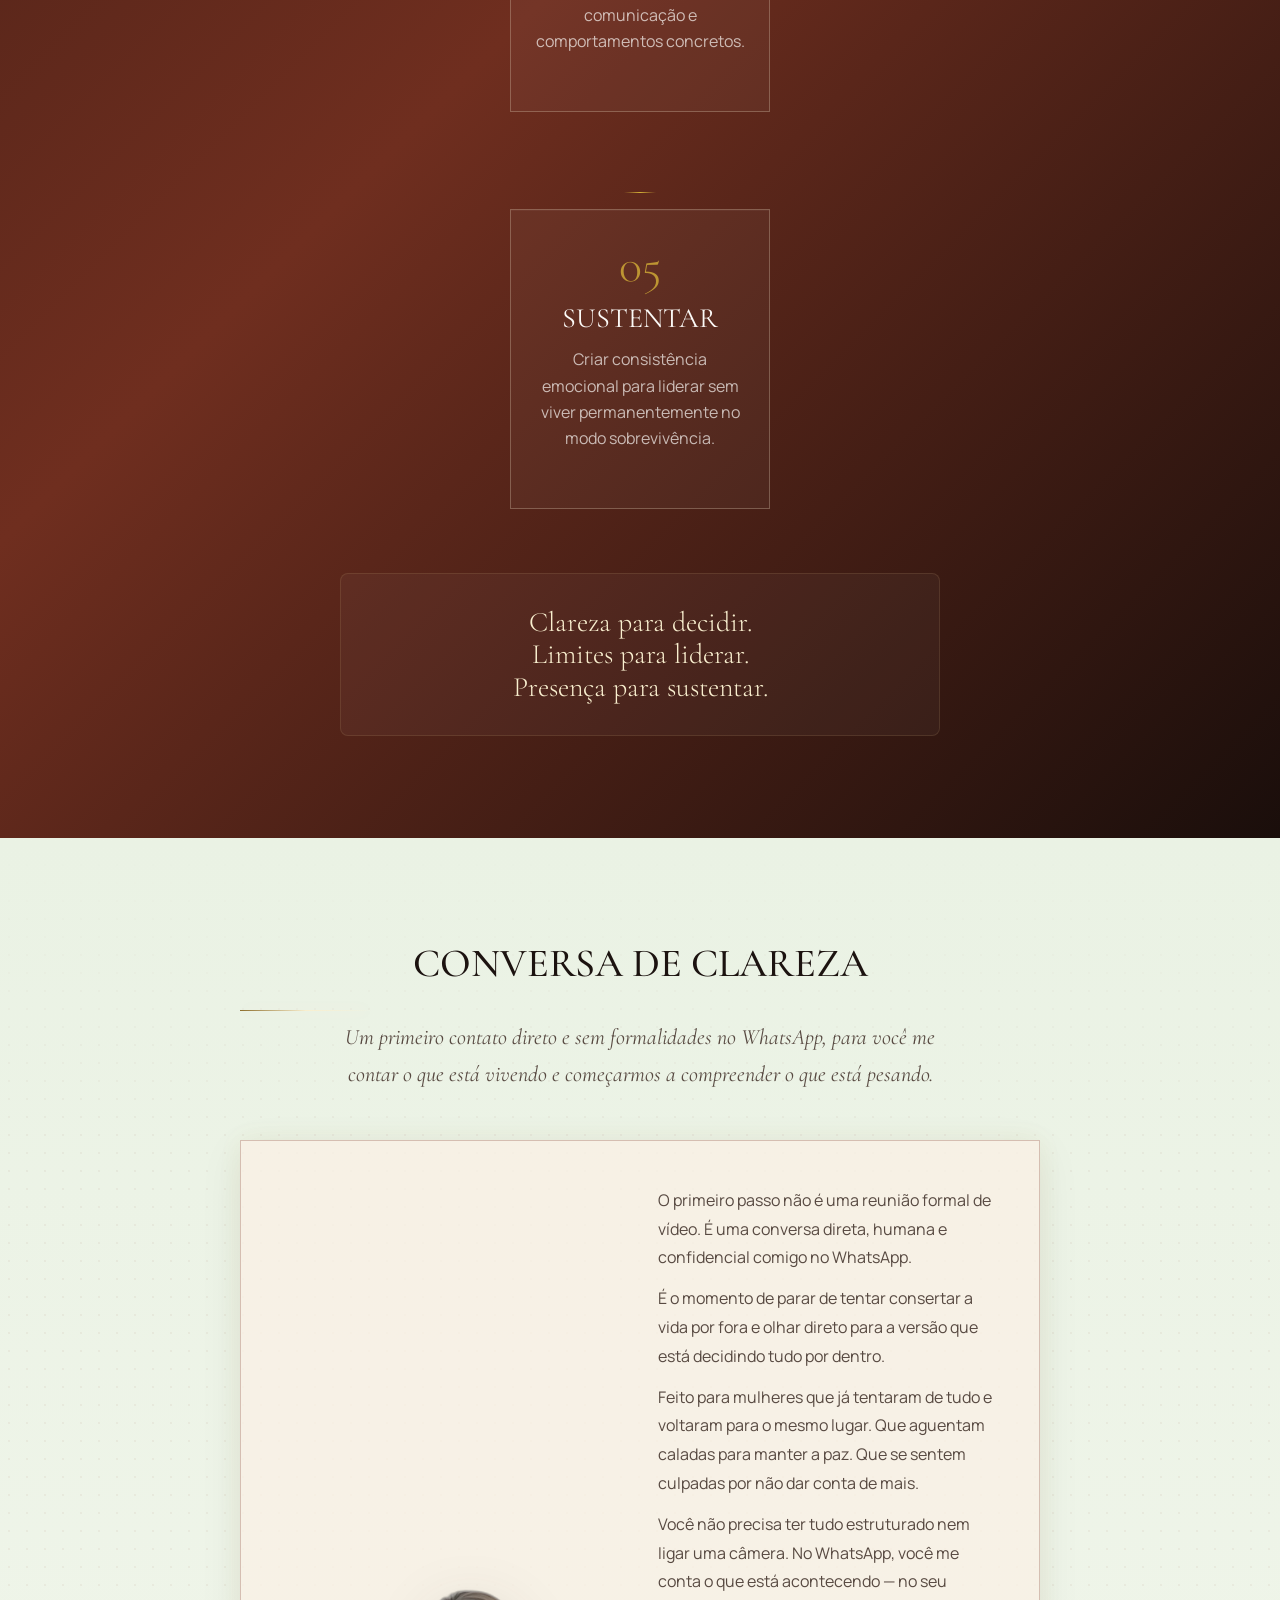
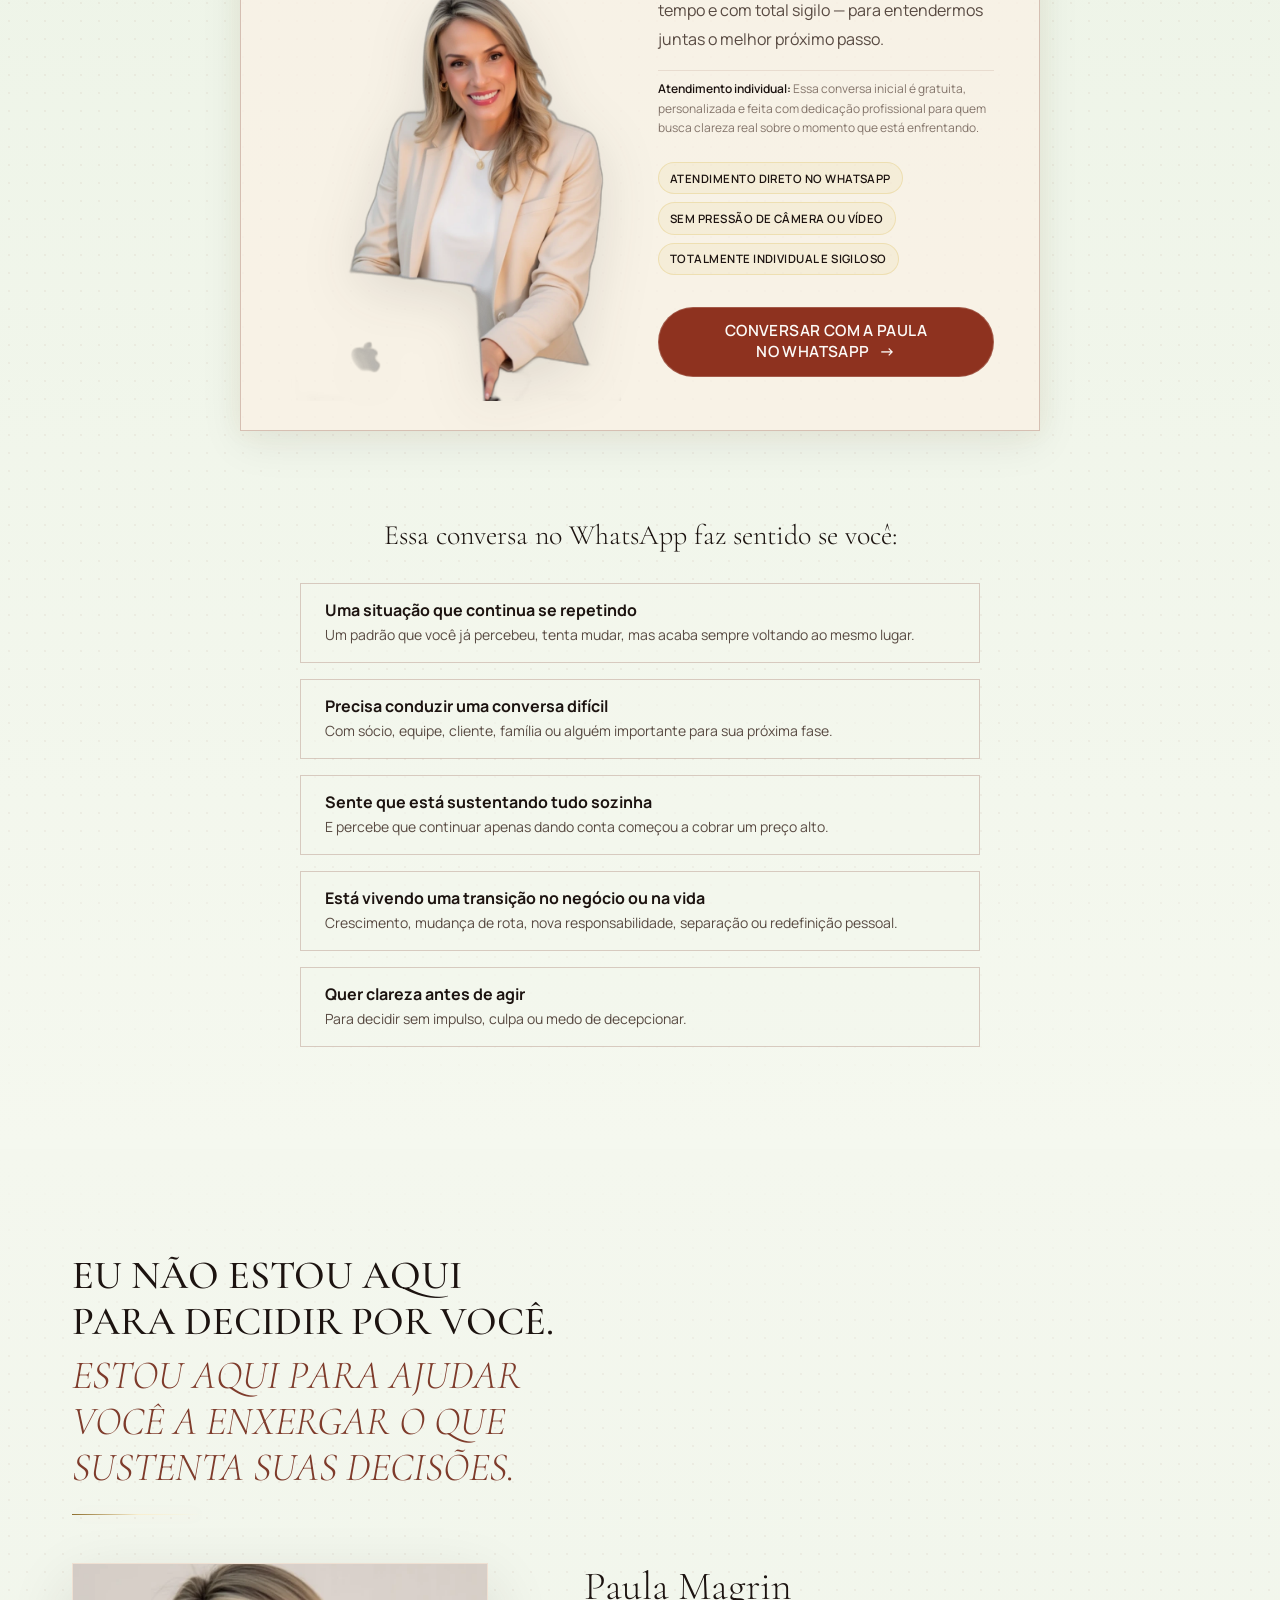
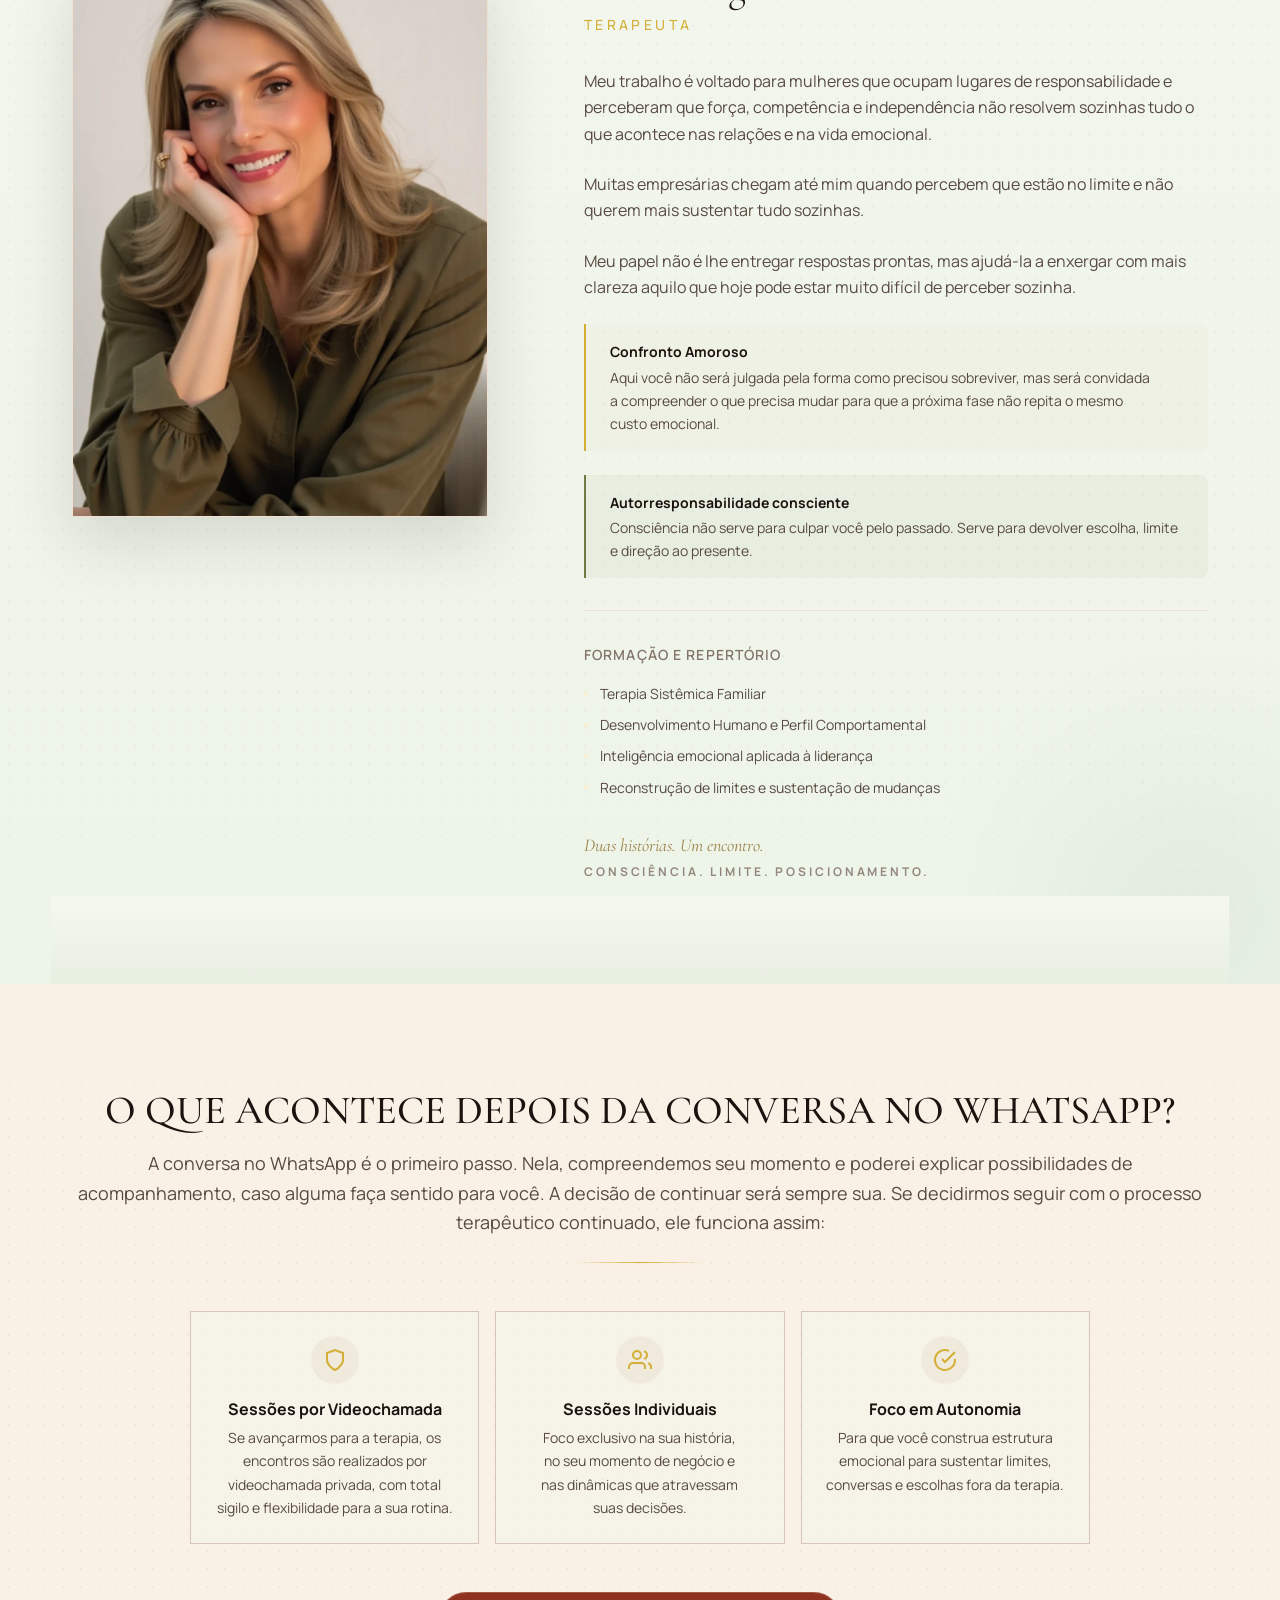
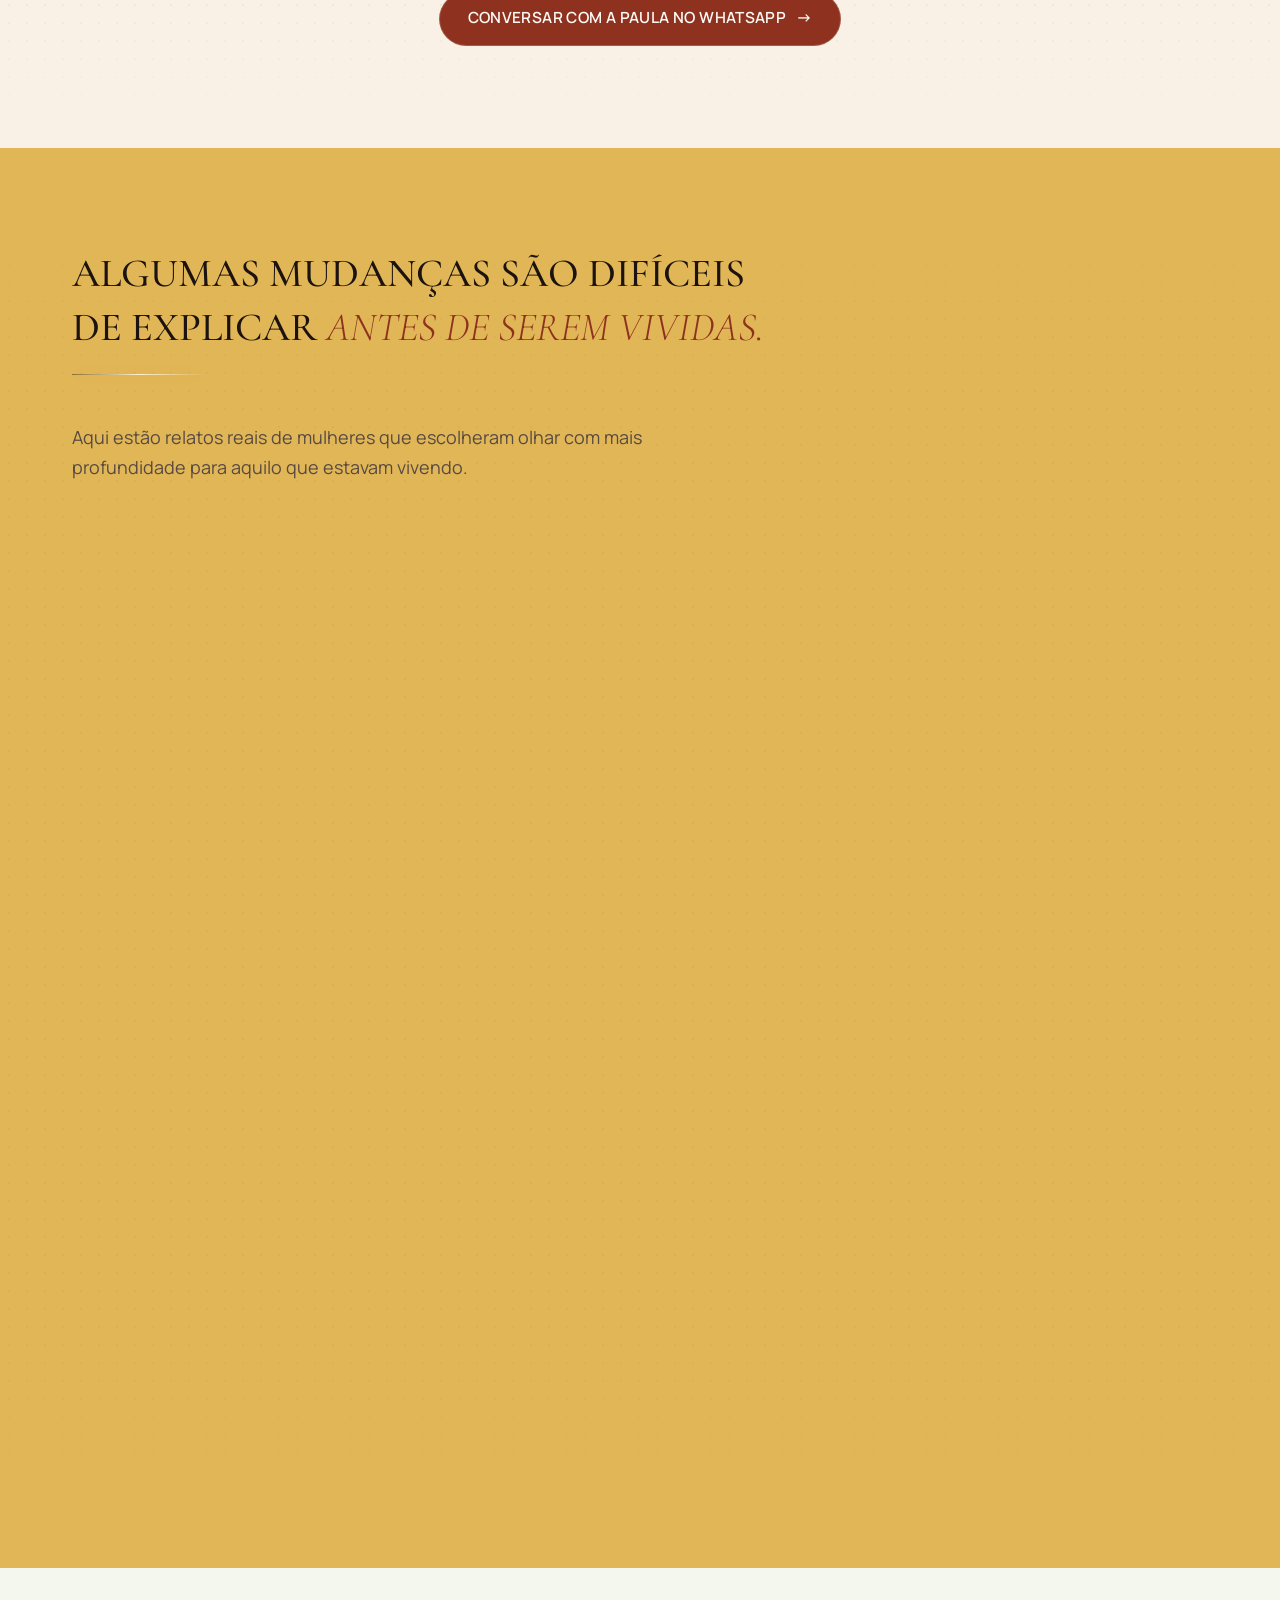
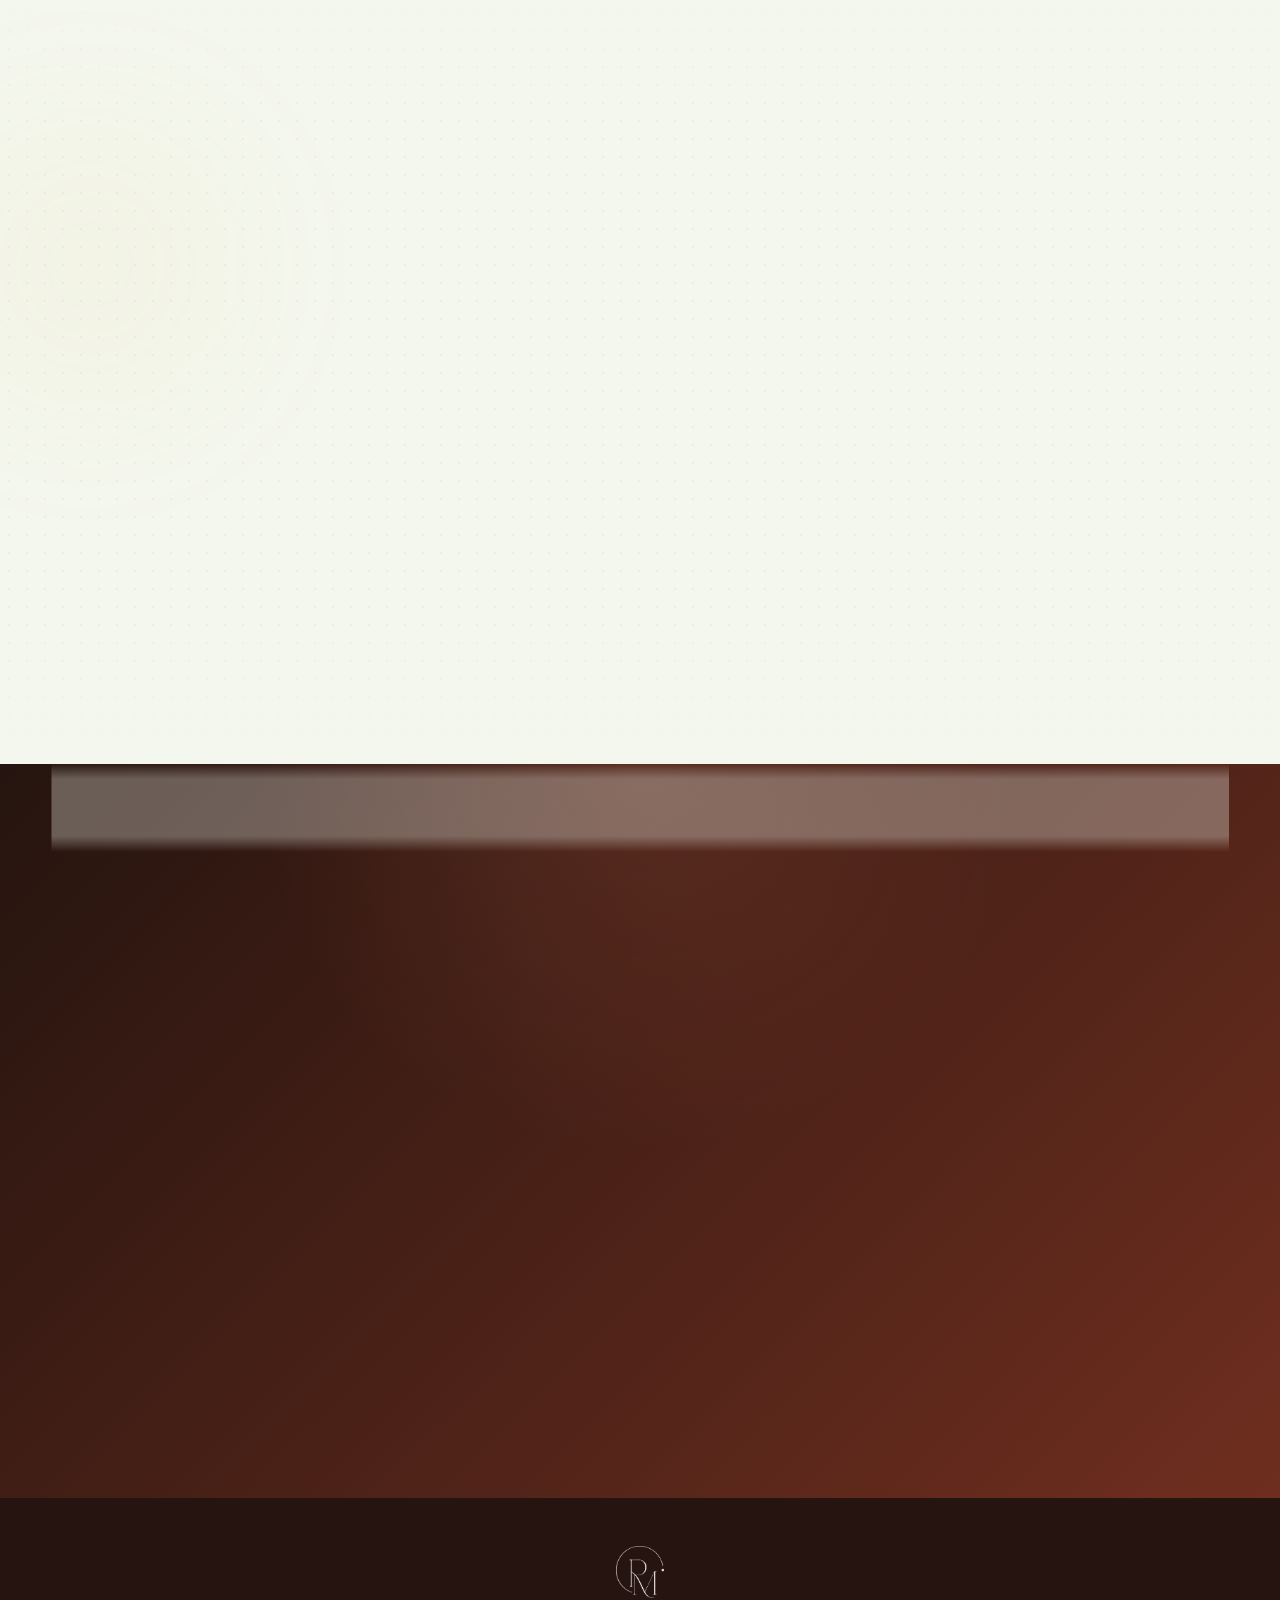
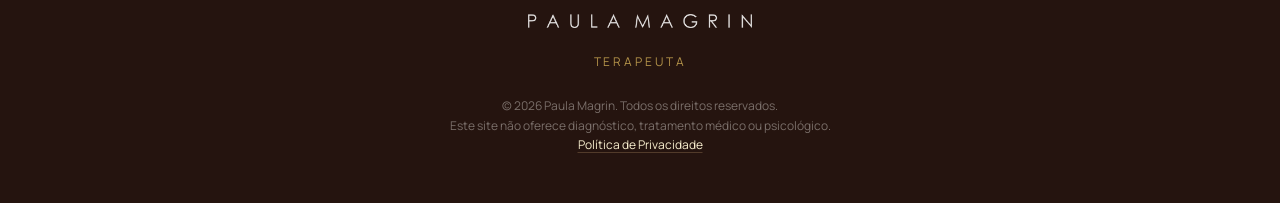
==== commit c00ce149: "feat: configurar whatsapp e meta pixel" ====
--- a/index.html
+++ b/index.html
@@ -12,6 +12,24 @@
   <meta name="author" content="Paula Magrin">
   <meta name="robots" content="index, follow, max-image-preview:large, max-snippet:-1, max-video-preview:-1">
   <link rel="canonical" href="https://paulamagrin.com.br/">
+
+  <!-- Meta Pixel Code -->
+  <script>
+    !function(f,b,e,v,n,t,s)
+    {if(f.fbq)return;n=f.fbq=function(){n.callMethod?
+    n.callMethod.apply(n,arguments):n.queue.push(arguments)};
+    if(!f._fbq)f._fbq=n;n.push=n;n.loaded=!0;n.version='2.0';
+    n.queue=[];t=b.createElement(e);t.async=!0;
+    t.src=v;s=b.getElementsByTagName(e)[0];
+    s.parentNode.insertBefore(t,s)}(window, document,'script',
+    'https://connect.facebook.net/en_US/fbevents.js');
+    fbq('init', '2262409447917221');
+    fbq('track', 'PageView');
+  </script>
+  <noscript><img height="1" width="1" style="display:none"
+    src="https://www.facebook.com/tr?id=2262409447917221&ev=PageView&noscript=1"
+  /></noscript>
+  <!-- End Meta Pixel Code -->
 
   <!-- Mobile & PWA Theme -->
   <meta name="theme-color" content="#1C1614">
